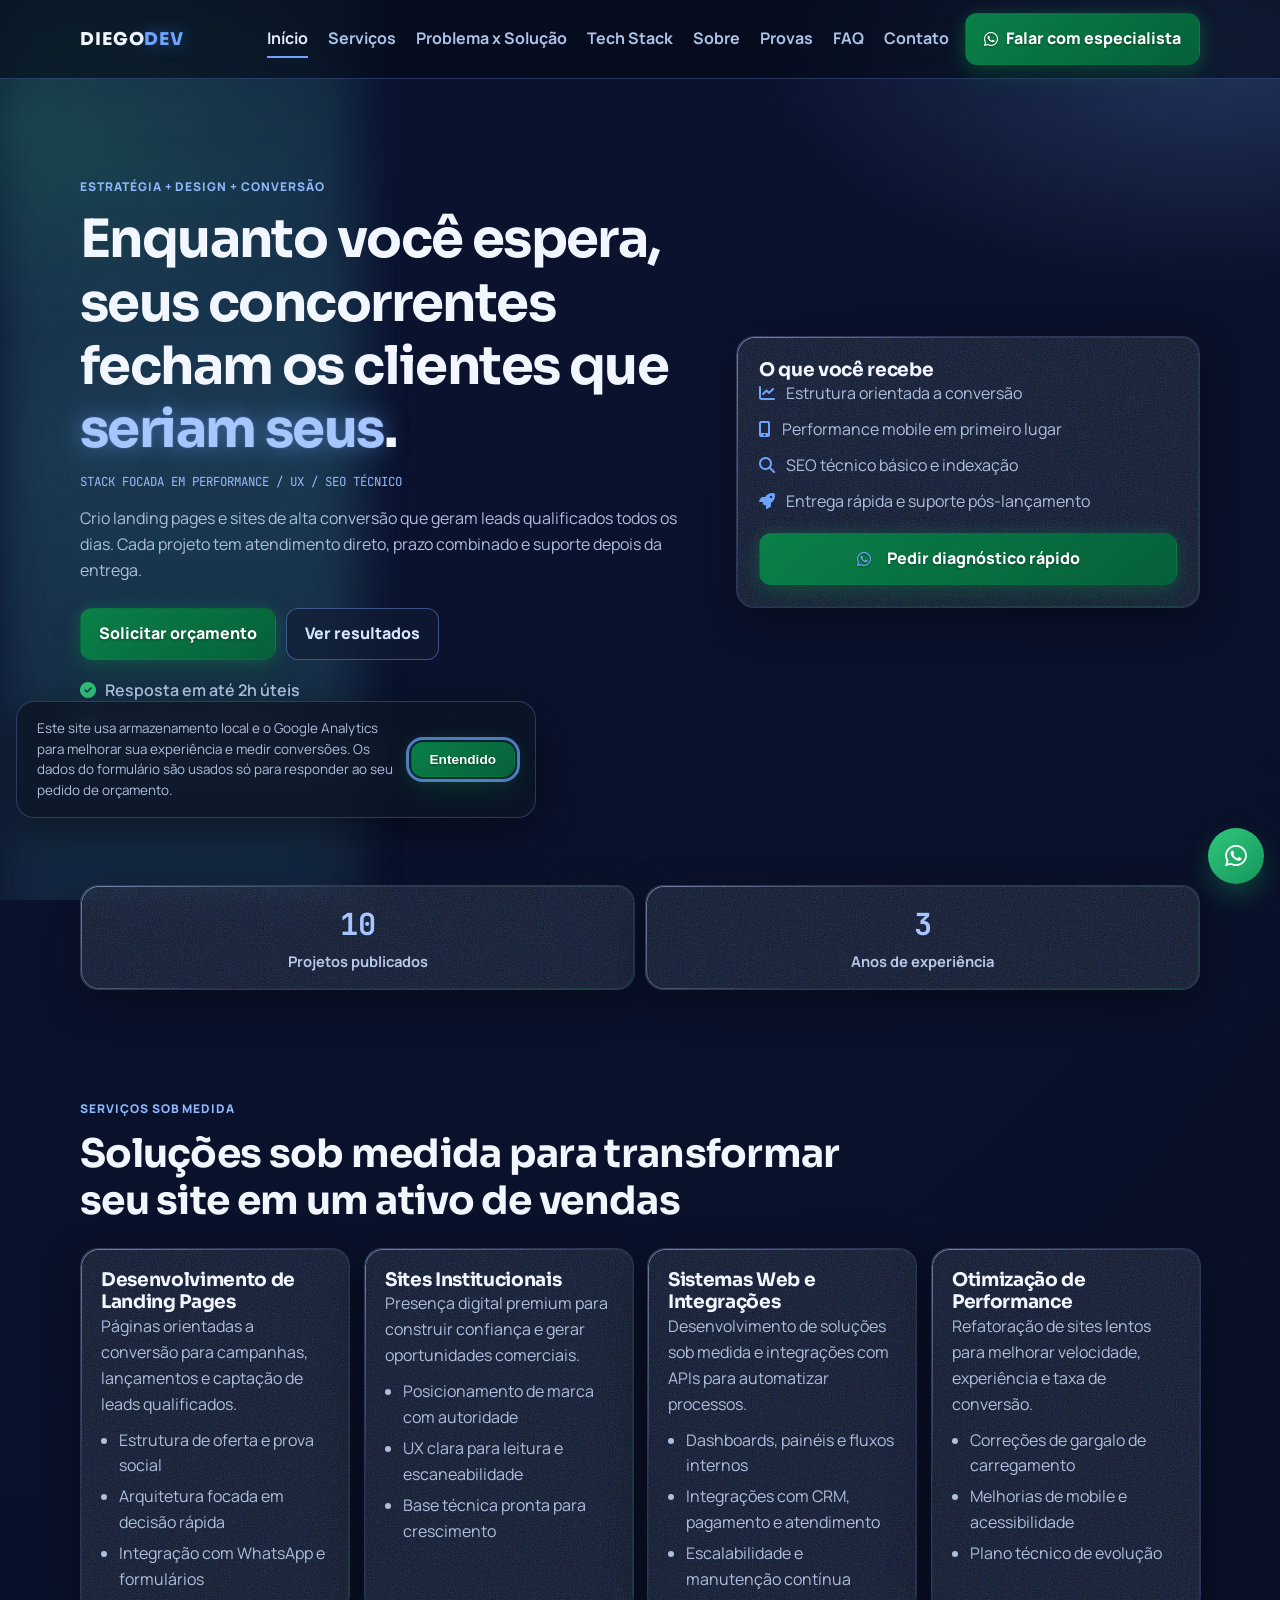
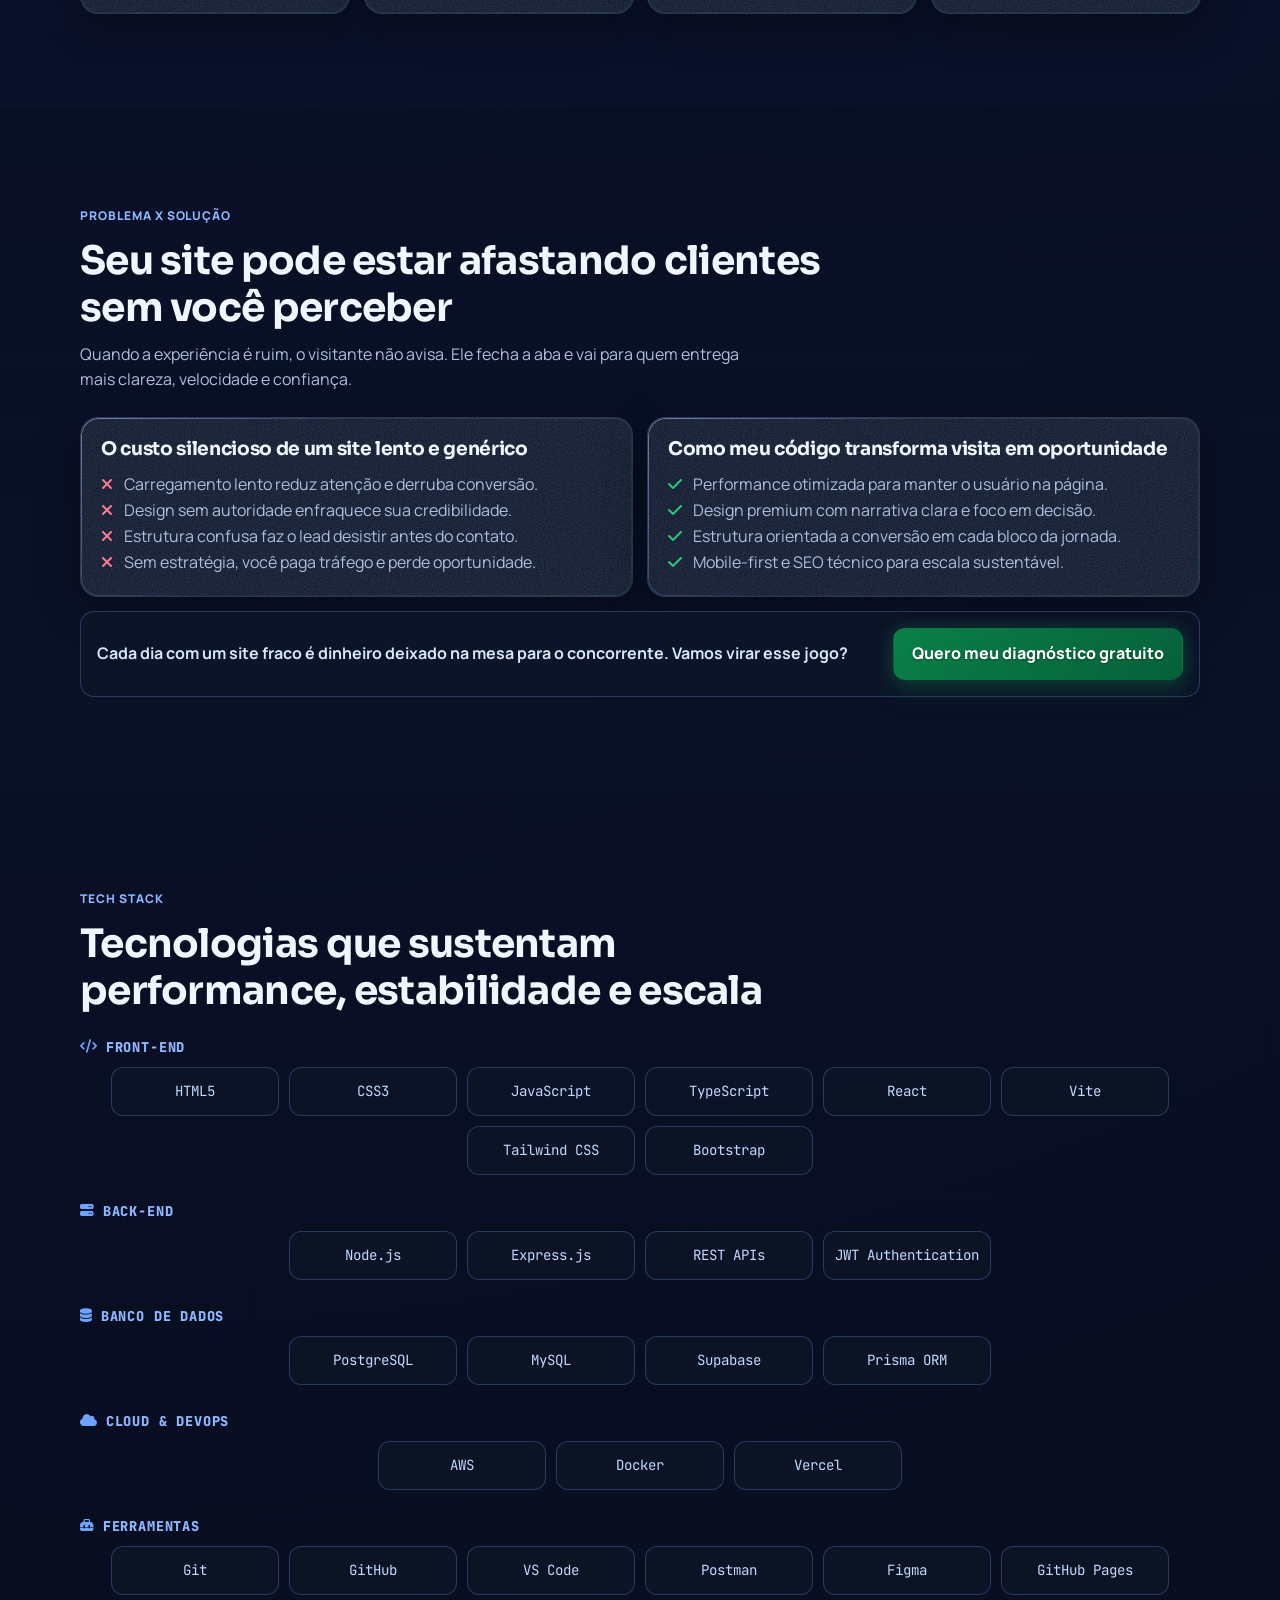
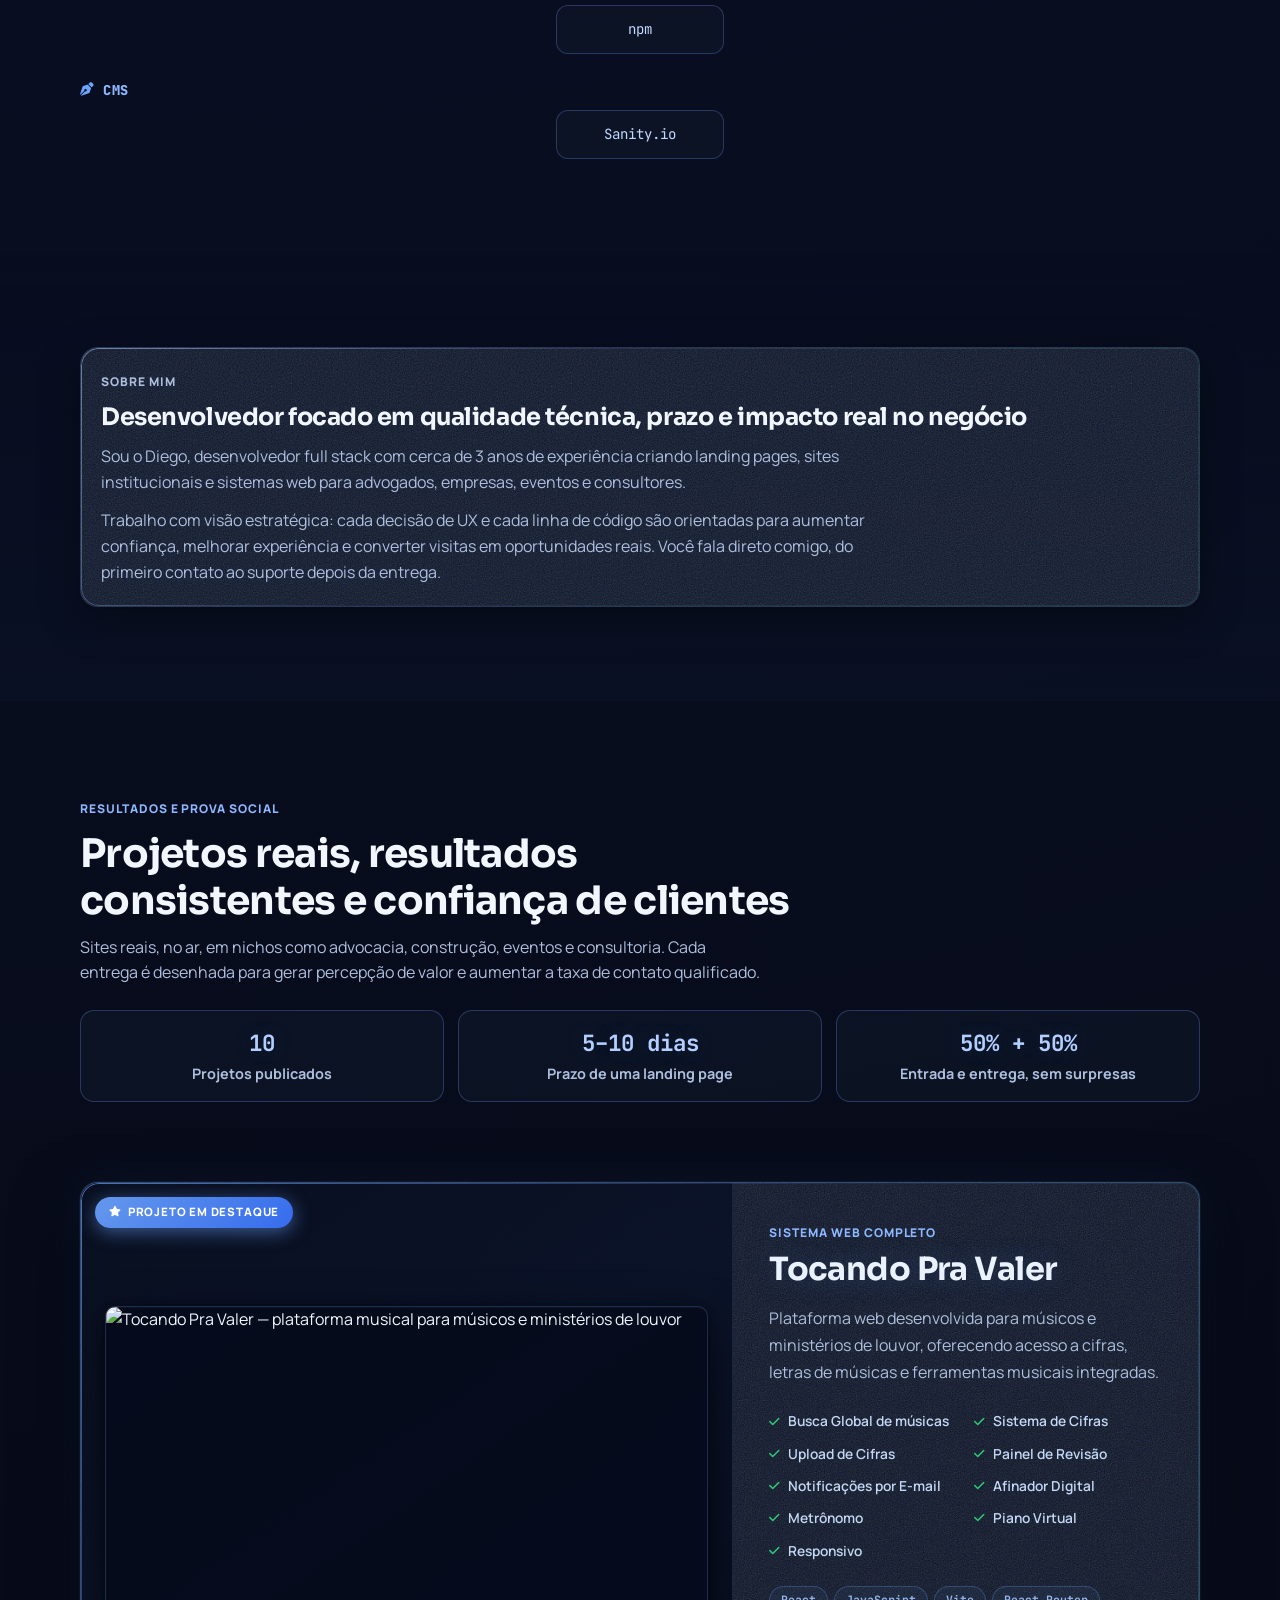
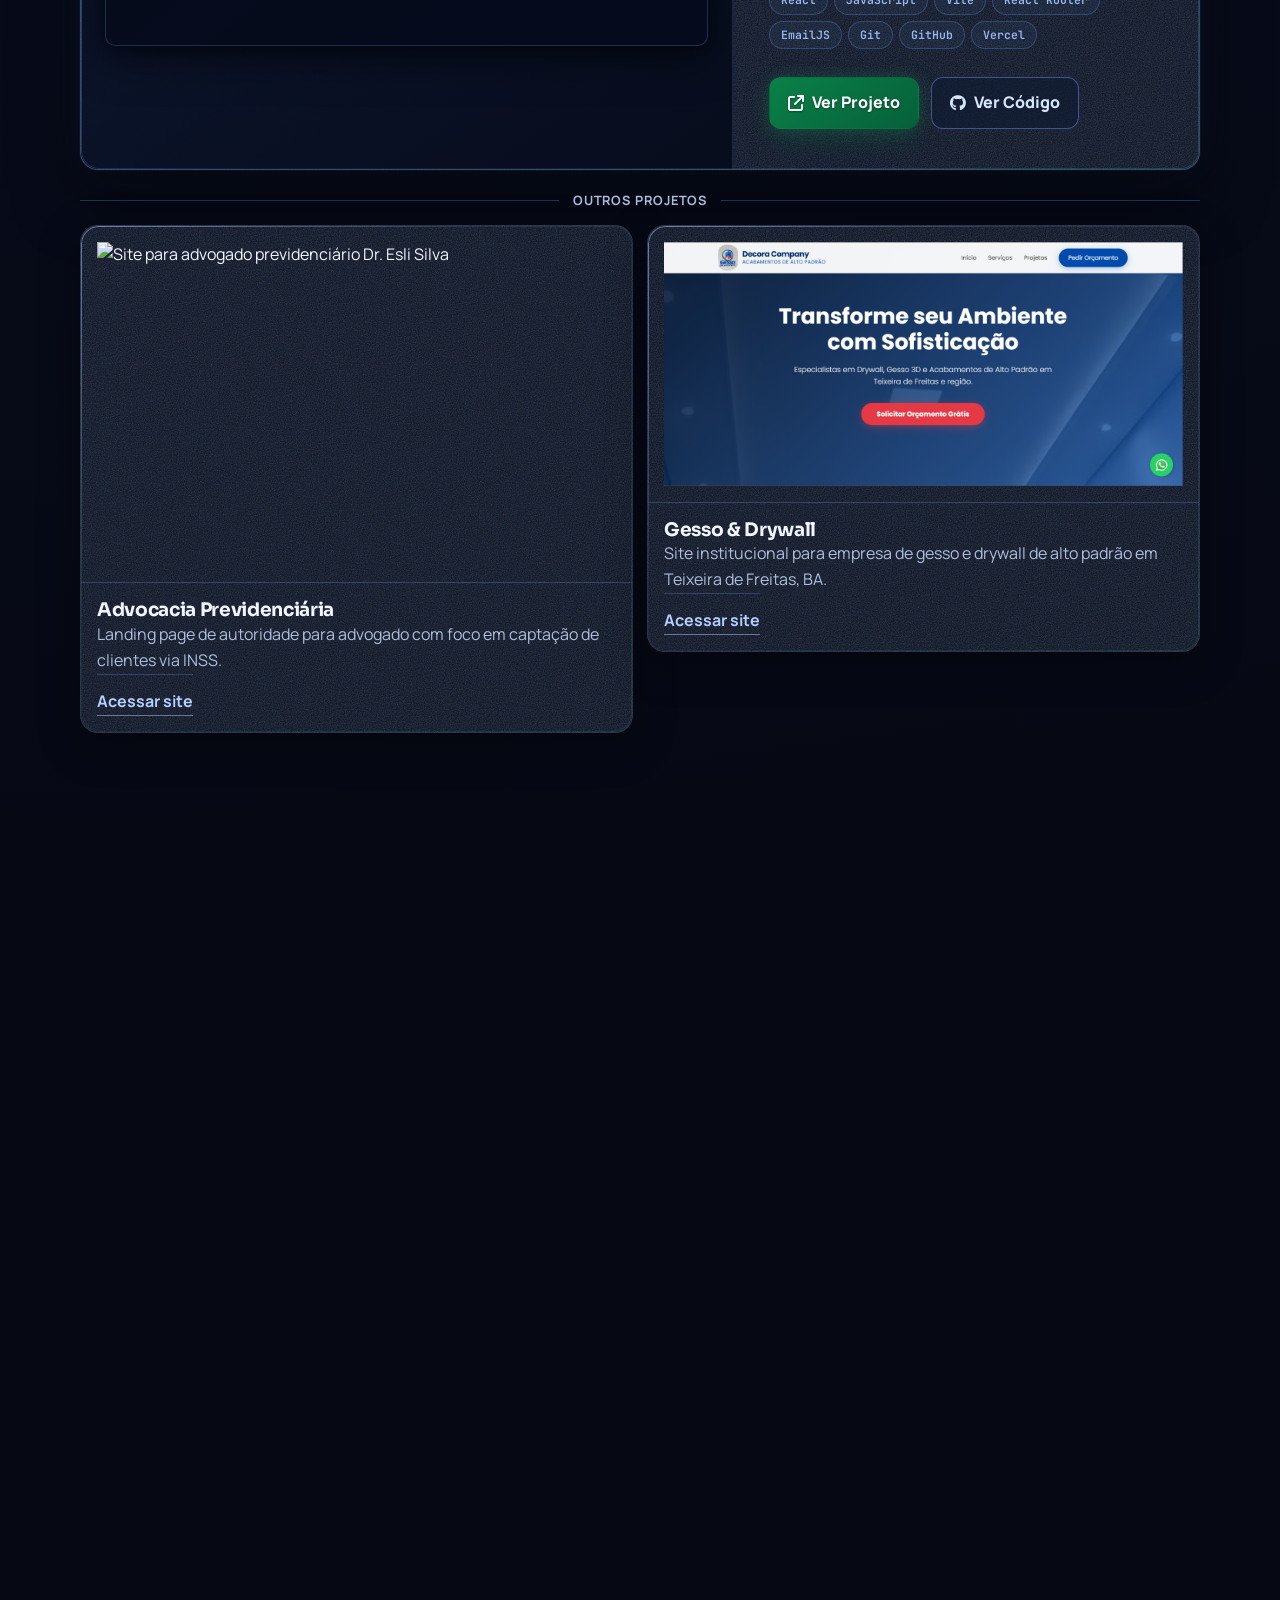
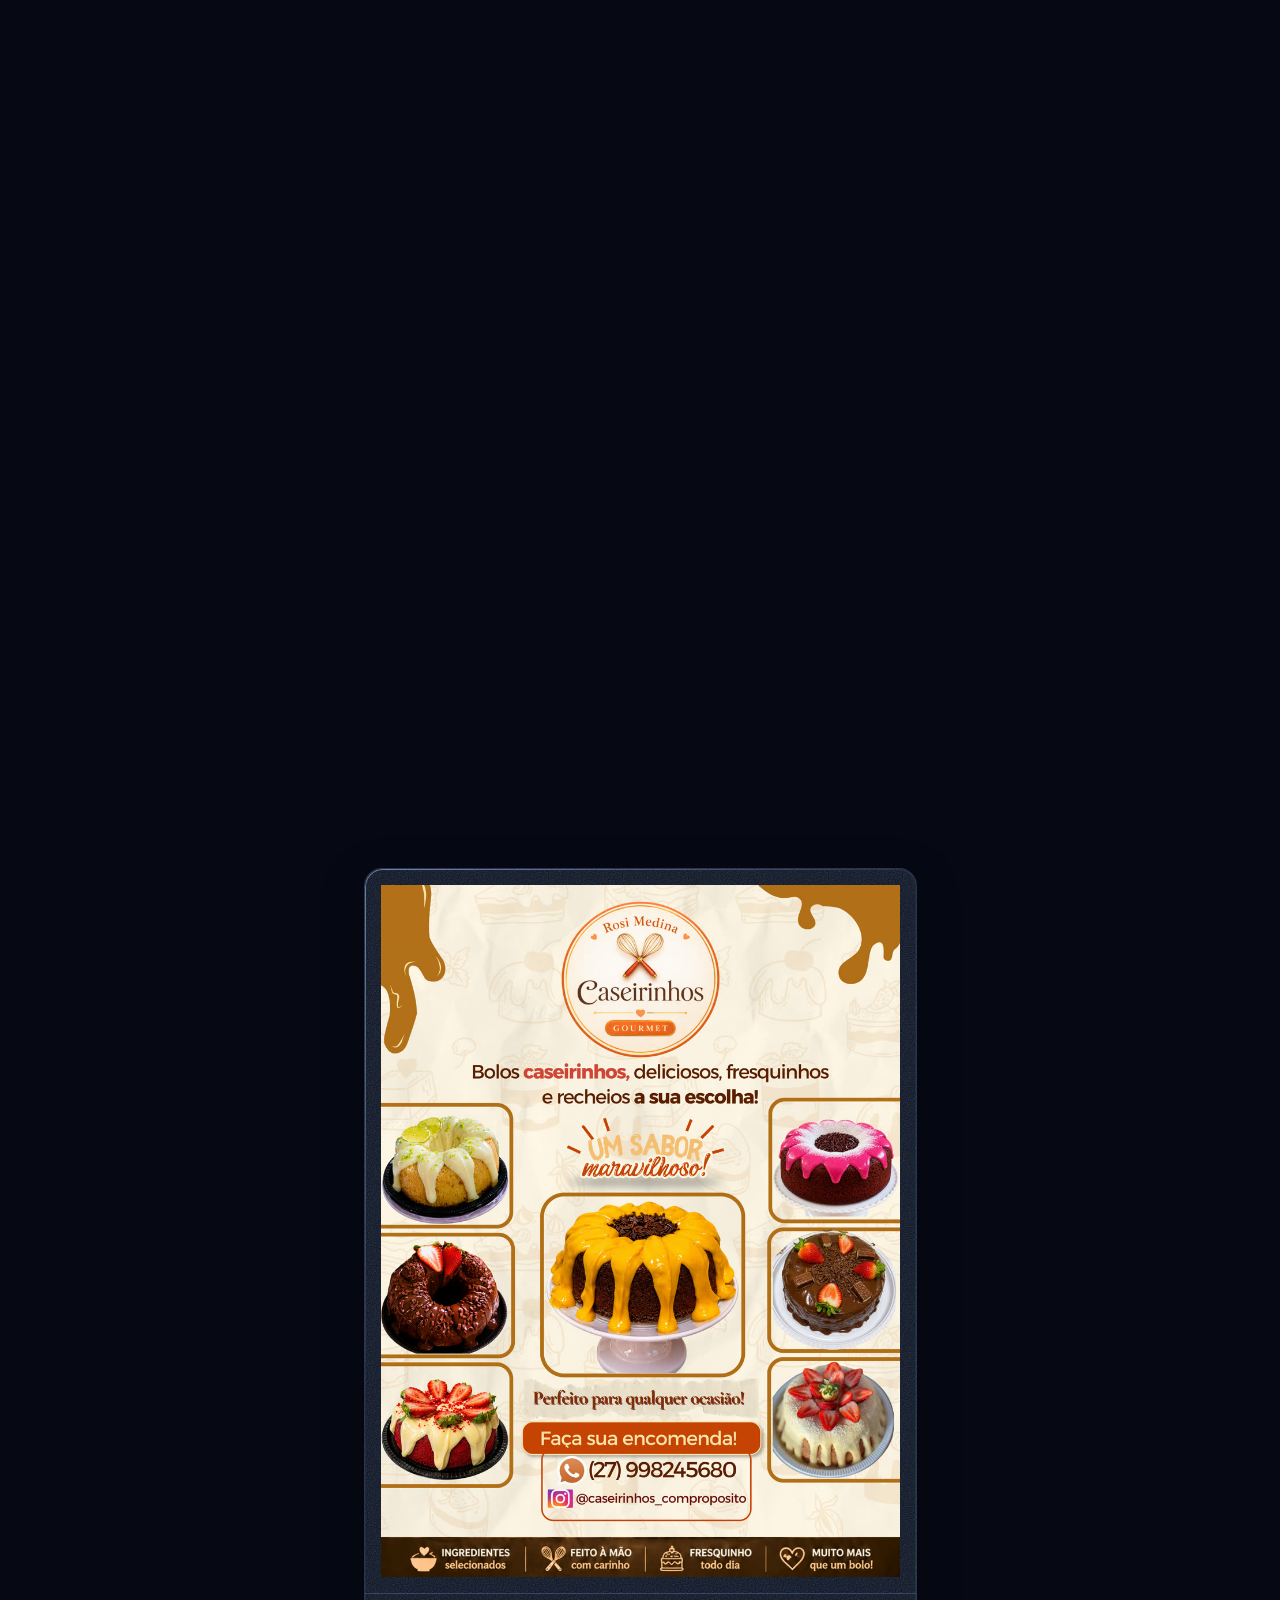
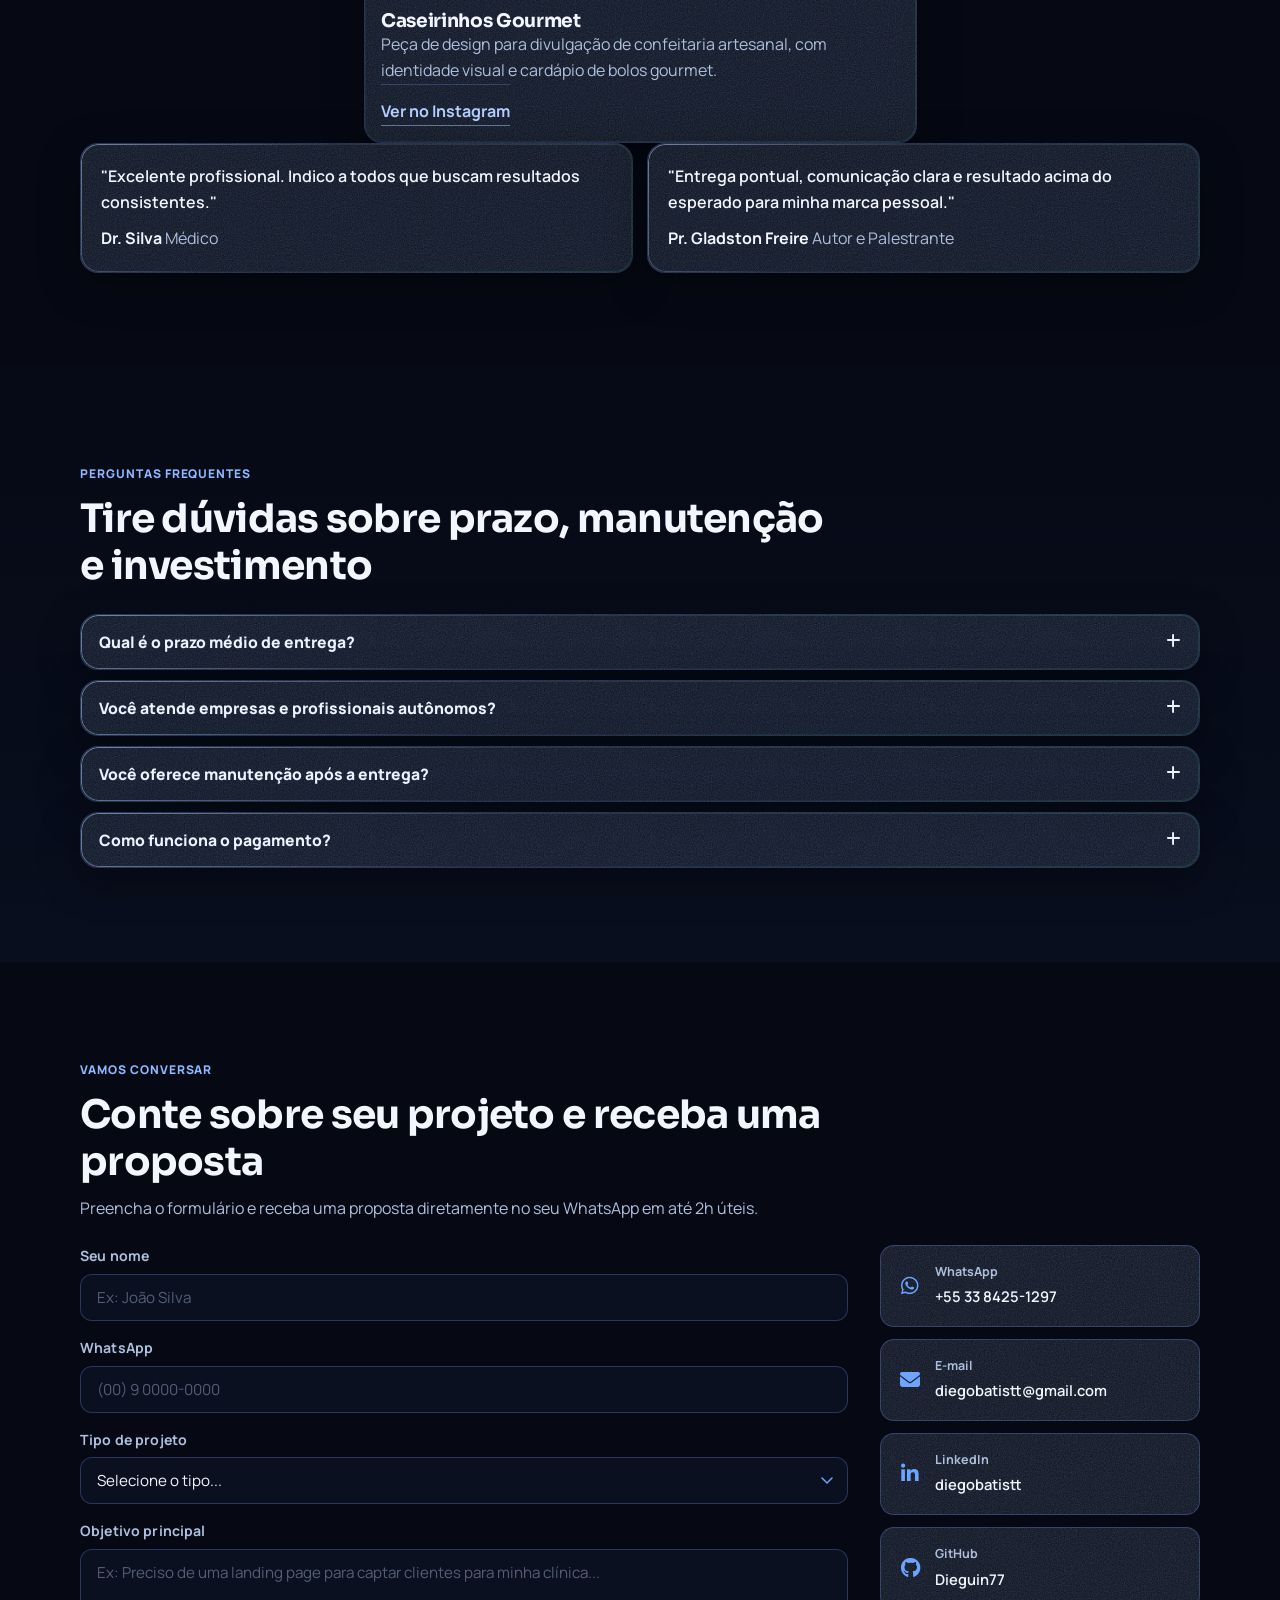
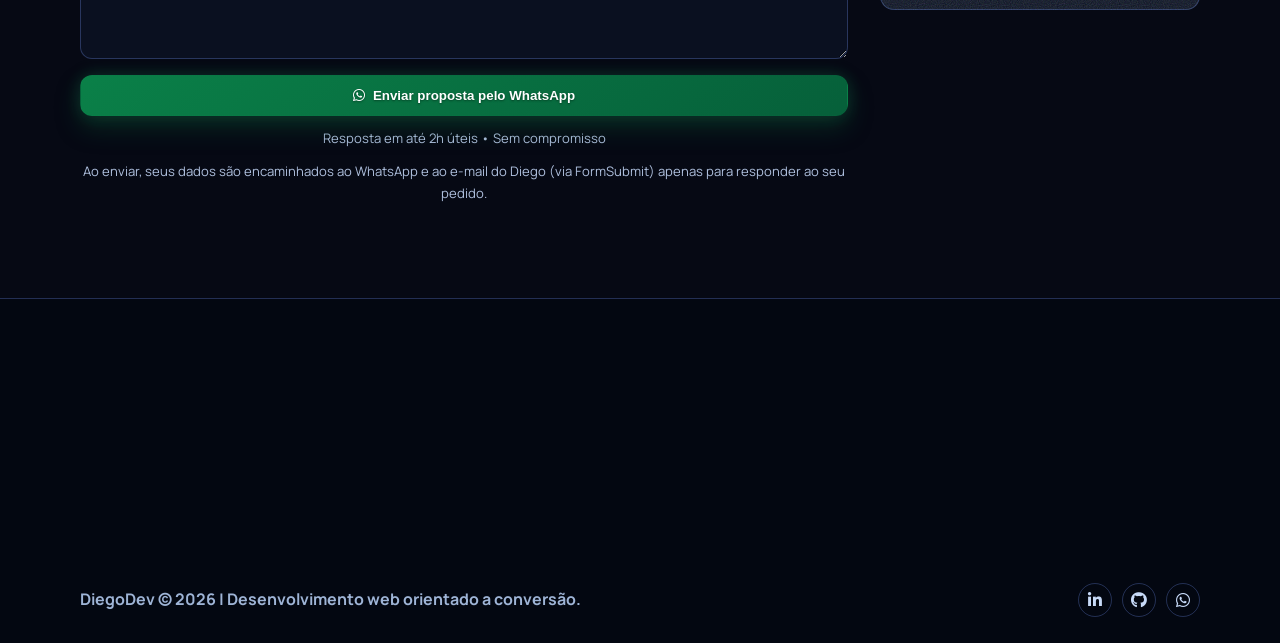
==== index.html @ 4d2b1c66 "feat: envia lead por e-mail, ab_variant em todos os eventos e atualiza aviso LGPD Co-Authored-By: Cl" ====
<!DOCTYPE html>
<html lang="pt-BR">
<head>
    <meta charset="UTF-8">
    <meta name="viewport" content="width=device-width, initial-scale=1.0">
    <title>Desenvolvedor Web Full Stack | Landing Pages de Alta Conversão — DiegoDev</title>
    <meta name="description" content="Desenvolvedor web full stack para empresas e profissionais no Brasil e exterior. Criação de landing pages, sites institucionais e sistemas web com foco em conversão e performance.">
    <meta name="keywords" content="desenvolvedor web, desenvolvedor web minas gerais, desenvolvedor web governador valadares, criacao de sites, landing page, site institucional, desenvolvimento web brasil">
    <meta name="robots" content="index, follow, max-image-preview:large, max-snippet:-1, max-video-preview:-1">
    <meta name="author" content="DiegoDev">
    <meta name="theme-color" content="#060914">
    <link rel="canonical" href="https://diegodev.dev.br/">
    <link rel="icon" type="image/png" href="imagem/favycon.png">
    <link rel="apple-touch-icon" href="imagem/favycon.png">

    <meta property="og:type" content="website">
    <meta property="og:locale" content="pt_BR">
    <meta property="og:site_name" content="DiegoDev">
    <meta property="og:title" content="Desenvolvedor Web Full Stack | Landing Pages e Sites de Alta Conversão - DiegoDev">
    <meta property="og:description" content="Transforme seu site em um canal de vendas com estratégia, design e performance.">
    <meta property="og:url" content="https://diegodev.dev.br/">
    <meta property="og:image" content="https://diegodev.dev.br/imagem/og-cover.svg">
    <meta property="og:image:width" content="1200">
    <meta property="og:image:height" content="630">
    <meta property="og:image:alt" content="DiegoDev — Desenvolvedor Web Full Stack">

    <meta name="twitter:card" content="summary_large_image">
    <meta name="twitter:title" content="Desenvolvedor Web Full Stack | Landing Pages e Sites de Alta Conversão - DiegoDev">
    <meta name="twitter:description" content="Criação de sites, landing pages e sistemas web com foco em conversão e performance.">
    <meta name="twitter:image" content="https://diegodev.dev.br/imagem/og-cover.svg">

    <link rel="preconnect" href="https://fonts.googleapis.com">
    <link rel="preconnect" href="https://fonts.gstatic.com" crossorigin>
    <link rel="preconnect" href="https://cdnjs.cloudflare.com" crossorigin>
    <link rel="preconnect" href="https://www.googletagmanager.com" crossorigin>
    <link rel="preload" href="https://fonts.googleapis.com/css2?family=JetBrains+Mono:wght@500;700&family=Manrope:wght@400;500;600;700;800&family=Sora:wght@600;700;800&display=swap" as="style" crossorigin onload="this.onload=null;this.rel='stylesheet'">
    <noscript><link href="https://fonts.googleapis.com/css2?family=JetBrains+Mono:wght@500;700&family=Manrope:wght@400;500;600;700;800&family=Sora:wght@600;700;800&display=swap" rel="stylesheet"></noscript>
    <link rel="preload" href="https://cdnjs.cloudflare.com/ajax/libs/font-awesome/6.6.0/css/all.min.css" as="style" onload="this.onload=null;this.rel='stylesheet'" crossorigin="anonymous" referrerpolicy="no-referrer">
    <noscript><link href="https://cdnjs.cloudflare.com/ajax/libs/font-awesome/6.6.0/css/all.min.css" rel="stylesheet" crossorigin="anonymous" referrerpolicy="no-referrer"></noscript>
    <link rel="stylesheet" href="style.css">
    <noscript><style>.reveal{opacity:1!important;transform:none!important;}</style></noscript>

    <!-- GA4 Consent Mode v2 — padrão negado até aceite do banner LGPD -->
    <script>
        window.dataLayer = window.dataLayer || [];
        function gtag(){dataLayer.push(arguments);}
        gtag('consent', 'default', {
            'analytics_storage': 'denied',
            'ad_storage': 'denied',
            'wait_for_update': 500
        });
        if (localStorage.getItem('lgpd_accepted')) {
            gtag('consent', 'update', { 'analytics_storage': 'granted' });
        }
    </script>
    <script async src="https://www.googletagmanager.com/gtag/js?id=G-18HRSQXSXP"></script>
    <script>
        window.dataLayer = window.dataLayer || [];
        function gtag(){dataLayer.push(arguments);}
        gtag('js', new Date());
        gtag('config', 'G-18HRSQXSXP');
    </script>

        <script type="application/ld+json">
        {
            "@context": "https://schema.org",
            "@type": "ProfessionalService",
            "@id": "https://diegodev.dev.br/#professionalservice",
            "name": "DiegoDev",
            "url": "https://diegodev.dev.br/",
            "description": "Desenvolvimento de landing pages, sites institucionais e sistemas web com foco em conversão e performance.",
            "areaServed": ["Minas Gerais", "Brasil", "Worldwide"],
            "telephone": "+553384251297",
            "email": "diegobatistt@gmail.com",
            "address": {
                "@type": "PostalAddress",
                "addressLocality": "Governador Valadares",
                "addressRegion": "MG",
                "addressCountry": "BR"
            },
            "sameAs": [
                "https://www.linkedin.com/in/diegobatistt",
                "https://github.com/Dieguin77"
            ],
            "serviceType": [
                "Landing Pages",
                "Sites Institucionais",
                "Sistemas Web",
                "Integrações"
            ]
        }
        </script>

        <script type="application/ld+json">
        {
            "@context": "https://schema.org",
            "@graph": [
                {
                    "@type": "Organization",
                    "name": "DiegoDev",
                    "url": "https://diegodev.dev.br/",
                    "logo": "https://diegodev.dev.br/imagem/favycon.png",
                    "sameAs": [
                        "https://www.linkedin.com/in/diegobatistt",
                        "https://github.com/Dieguin77"
                    ],
                    "contactPoint": {
                        "@type": "ContactPoint",
                        "contactType": "sales",
                        "telephone": "+553384251297",
                        "email": "diegobatistt@gmail.com",
                        "availableLanguage": ["pt-BR"]
                    }
                },
                {
                    "@type": "WebSite",
                    "name": "DiegoDev",
                    "url": "https://diegodev.dev.br/",
                    "inLanguage": "pt-BR"
                }
            ]
        }
        </script>

        <script type="application/ld+json">
        {
            "@context": "https://schema.org",
            "@type": "FAQPage",
            "mainEntity": [
                {
                    "@type": "Question",
                    "name": "Qual é o prazo médio de entrega?",
                    "acceptedAnswer": {
                        "@type": "Answer",
                        "text": "Landing pages costumam levar de 5 a 10 dias úteis. Projetos institucionais variam de 10 a 20 dias, conforme escopo."
                    }
                },
                {
                    "@type": "Question",
                    "name": "Você atende empresas e profissionais autônomos?",
                    "acceptedAnswer": {
                        "@type": "Answer",
                        "text": "Sim. O projeto é adaptado para cada contexto, seja B2B, B2C, negócios locais ou posicionamento pessoal."
                    }
                },
                {
                    "@type": "Question",
                    "name": "Você oferece manutenção após a entrega?",
                    "acceptedAnswer": {
                        "@type": "Answer",
                        "text": "Sim. Posso atuar com suporte contínuo, melhorias evolutivas e ajustes técnicos para manter o projeto performando."
                    }
                },
                {
                    "@type": "Question",
                    "name": "Como funciona o pagamento?",
                    "acceptedAnswer": {
                        "@type": "Answer",
                        "text": "Modelo padrão: 50% na aprovação da proposta e 50% na entrega. Em projetos maiores, avaliamos parcelamento."
                    }
                }
            ]
        }
        </script>

        <script type="application/ld+json">
        {
            "@context": "https://schema.org",
            "@type": "Person",
            "@id": "https://diegodev.dev.br/#diego",
            "name": "Diego",
            "jobTitle": "Desenvolvedor Web Full Stack",
            "url": "https://diegodev.dev.br/",
            "email": "diegobatistt@gmail.com",
            "telephone": "+553384251297",
            "sameAs": [
                "https://www.linkedin.com/in/diegobatistt",
                "https://github.com/Dieguin77"
            ],
            "worksFor": {
                "@type": "Organization",
                "name": "DiegoDev",
                "url": "https://diegodev.dev.br/"
            }
        }
        </script>
</head>
<body>
    <a class="skip-link" href="#contato">Pular para contato</a>
    <div class="scroll-progress" id="scrollProgress" aria-hidden="true"></div>
    <div class="bg-beams" aria-hidden="true"></div>
    <div class="bg-noise" aria-hidden="true"></div>
    <div class="bg-aurora" aria-hidden="true"></div>
    <div class="cursor-glow" id="cursorGlow" aria-hidden="true"></div>

    <header class="site-header" id="topo">
        <div class="container header-wrap">
            <a class="brand" href="#topo" aria-label="Voltar ao topo">DIEGO<span>DEV</span></a>

            <button class="menu-toggle" id="menuToggle" aria-label="Abrir menu" aria-expanded="false" aria-controls="mobileMenu">
                <span></span>
                <span></span>
                <span></span>
            </button>

            <nav class="desktop-nav" aria-label="Navegação principal">
                <a href="#hero">Início</a>
                <a href="#servicos">Serviços</a>
                <a href="#problema-solucao">Problema x Solução</a>
                <a href="#stack">Tech Stack</a>
                <a href="#sobre">Sobre</a>
                <a href="#provas">Provas</a>
                <a href="#faq">FAQ</a>
                <a href="#contato">Contato</a>
            </nav>

            <a class="btn btn-primary btn-header" href="https://wa.me/553384251297?text=Olá+Diego!+Quero+atrair+mais+clientes+com+um+site+de+alta+conversão." target="_blank" rel="noopener noreferrer">
                <i class="fab fa-whatsapp" aria-hidden="true"></i>
                Falar com especialista
            </a>
        </div>

        <nav class="mobile-menu" id="mobileMenu" aria-label="Menu mobile">
            <a href="#hero">Início</a>
            <a href="#servicos">Serviços</a>
            <a href="#problema-solucao">Problema x Solução</a>
            <a href="#stack">Tech Stack</a>
            <a href="#sobre">Sobre</a>
            <a href="#provas">Provas</a>
            <a href="#faq">FAQ</a>
            <a href="#contato">Contato</a>
        </nav>
    </header>

    <main>
        <section class="hero section" id="hero" aria-labelledby="heroHeadline">
            <div class="container hero-grid">
                <div class="hero-copy reveal">
                    <p class="eyebrow">Estratégia + Design + Conversão</p>
                    <h1 id="heroHeadline">Enquanto você espera, seus concorrentes fecham os clientes que <span>seriam seus</span>.</h1>
                    <p class="tech-line">STACK FOCADA EM PERFORMANCE / UX / SEO TÉCNICO</p>
                    <p class="lead" id="heroSubheadline">Crio landing pages e sites de alta conversão que geram leads qualificados todos os dias. Cada projeto tem atendimento direto, prazo combinado e suporte depois da entrega.</p>

                    <div class="hero-ctas">
                        <a class="btn btn-primary" id="heroPrimaryCta" data-track="hero-primary-cta" href="#contato">Solicitar orçamento</a>
                        <a class="btn btn-secondary" data-track="hero-secondary-cta" href="#provas">Ver resultados</a>
                    </div>

                    <div class="trust-inline">
                        <span><i class="fas fa-circle-check" aria-hidden="true"></i> Resposta em até 2h úteis</span>
                        <span><i class="fas fa-circle-check" aria-hidden="true"></i> 10 projetos publicados</span>
                        <span><i class="fas fa-circle-check" aria-hidden="true"></i> Pagamento em 2 etapas (50% + 50%)</span>
                    </div>
                </div>

                <aside class="hero-card reveal" aria-label="Destaques do serviço">
                    <h3>O que você recebe</h3>
                    <ul>
                        <li><i class="fas fa-chart-line" aria-hidden="true"></i> Estrutura orientada a conversão</li>
                        <li><i class="fas fa-mobile-screen-button" aria-hidden="true"></i> Performance mobile em primeiro lugar</li>
                        <li><i class="fas fa-magnifying-glass" aria-hidden="true"></i> SEO técnico básico e indexação</li>
                        <li><i class="fas fa-rocket" aria-hidden="true"></i> Entrega rápida e suporte pós-lançamento</li>
                    </ul>
                    <a class="btn btn-primary btn-full" data-track="hero-diagnostico-whatsapp" href="https://wa.me/553384251297?text=Olá+Diego!+Quero+receber+um+diagnóstico+do+meu+site." target="_blank" rel="noopener noreferrer">
                        <i class="fab fa-whatsapp" aria-hidden="true"></i>
                        Pedir diagnóstico rápido
                    </a>
                </aside>
            </div>
        </section>

        <section class="metrics section-sm" aria-label="Métricas de autoridade">
            <div class="container metrics-grid">
                <article class="metric-item reveal">
                    <strong class="metric-number" data-target="10">0</strong>
                    <span>Projetos publicados</span>
                </article>
                <article class="metric-item reveal">
                    <strong class="metric-number" data-target="3">0</strong>
                    <span>Anos de experiência</span>
                </article>
            </div>
        </section>

        <section class="section" id="servicos" aria-labelledby="servicos-title">
            <div class="container">
                <div class="section-heading reveal">
                    <p class="eyebrow">Serviços sob medida</p>
                    <h2 id="servicos-title">Soluções sob medida para transformar seu site em um ativo de vendas</h2>
                </div>
                <div class="service-grid">
                    <article class="service-card reveal">
                        <h3>Desenvolvimento de Landing Pages</h3>
                        <p>Páginas orientadas a conversão para campanhas, lançamentos e captação de leads qualificados.</p>
                        <ul>
                            <li>Estrutura de oferta e prova social</li>
                            <li>Arquitetura focada em decisão rápida</li>
                            <li>Integração com WhatsApp e formulários</li>
                        </ul>
                    </article>
                    <article class="service-card reveal">
                        <h3>Sites Institucionais</h3>
                        <p>Presença digital premium para construir confiança e gerar oportunidades comerciais.</p>
                        <ul>
                            <li>Posicionamento de marca com autoridade</li>
                            <li>UX clara para leitura e escaneabilidade</li>
                            <li>Base técnica pronta para crescimento</li>
                        </ul>
                    </article>
                    <article class="service-card reveal">
                        <h3>Sistemas Web e Integrações</h3>
                        <p>Desenvolvimento de soluções sob medida e integrações com APIs para automatizar processos.</p>
                        <ul>
                            <li>Dashboards, painéis e fluxos internos</li>
                            <li>Integrações com CRM, pagamento e atendimento</li>
                            <li>Escalabilidade e manutenção contínua</li>
                        </ul>
                    </article>
                    <article class="service-card reveal">
                        <h3>Otimização de Performance</h3>
                        <p>Refatoração de sites lentos para melhorar velocidade, experiência e taxa de conversão.</p>
                        <ul>
                            <li>Correções de gargalo de carregamento</li>
                            <li>Melhorias de mobile e acessibilidade</li>
                            <li>Plano técnico de evolução</li>
                        </ul>
                    </article>
                </div>
            </div>
        </section>

        <section class="section soft-bg" id="problema-solucao" aria-labelledby="problema-solucao-title">
            <div class="container">
                <div class="section-heading reveal">
                    <p class="eyebrow">Problema x Solução</p>
                    <h2 id="problema-solucao-title">Seu site pode estar afastando clientes sem você perceber</h2>
                    <p class="section-intro">
                        Quando a experiência é ruim, o visitante não avisa. Ele fecha a aba e vai para quem entrega mais clareza,
                        velocidade e confiança.
                    </p>
                </div>

                <div class="problem-solution-grid">
                    <article class="problem-card reveal" aria-labelledby="problema-title">
                        <h3 id="problema-title">O custo silencioso de um site lento e genérico</h3>
                        <ul>
                            <li><i class="fas fa-xmark" aria-hidden="true"></i> Carregamento lento reduz atenção e derruba conversão.</li>
                            <li><i class="fas fa-xmark" aria-hidden="true"></i> Design sem autoridade enfraquece sua credibilidade.</li>
                            <li><i class="fas fa-xmark" aria-hidden="true"></i> Estrutura confusa faz o lead desistir antes do contato.</li>
                            <li><i class="fas fa-xmark" aria-hidden="true"></i> Sem estratégia, você paga tráfego e perde oportunidade.</li>
                        </ul>
                    </article>

                    <article class="solution-card reveal" aria-labelledby="solucao-title">
                        <h3 id="solucao-title">Como meu código transforma visita em oportunidade</h3>
                        <ul>
                            <li><i class="fas fa-check" aria-hidden="true"></i> Performance otimizada para manter o usuário na página.</li>
                            <li><i class="fas fa-check" aria-hidden="true"></i> Design premium com narrativa clara e foco em decisão.</li>
                            <li><i class="fas fa-check" aria-hidden="true"></i> Estrutura orientada a conversão em cada bloco da jornada.</li>
                            <li><i class="fas fa-check" aria-hidden="true"></i> Mobile-first e SEO técnico para escala sustentável.</li>
                        </ul>
                    </article>
                </div>

                <div class="section-cta-inline reveal">
                    <p>Cada dia com um site fraco é dinheiro deixado na mesa para o concorrente. Vamos virar esse jogo?</p>
                    <a class="btn btn-primary" data-track="problema-solucao-cta" href="#contato">Quero meu diagnóstico gratuito</a>
                </div>
            </div>
        </section>

        <section class="section" id="stack" aria-labelledby="stack-title">
            <div class="container">
                <div class="section-heading reveal">
                    <p class="eyebrow">Tech Stack</p>
                    <h2 id="stack-title">Tecnologias que sustentam performance, estabilidade e escala</h2>
                </div>
                <div class="stack-categories">
                    <div class="stack-category reveal">
                        <h3 class="stack-category-title"><i class="fas fa-code" aria-hidden="true"></i> Front-End</h3>
                        <ul class="stack-grid" aria-label="Tecnologias de Front-End">
                            <li class="stack-chip reveal">HTML5</li>
                            <li class="stack-chip reveal">CSS3</li>
                            <li class="stack-chip reveal">JavaScript</li>
                            <li class="stack-chip reveal">TypeScript</li>
                            <li class="stack-chip reveal">React</li>
                            <li class="stack-chip reveal">Vite</li>
                            <li class="stack-chip reveal">Tailwind CSS</li>
                            <li class="stack-chip reveal">Bootstrap</li>
                        </ul>
                    </div>

                    <div class="stack-category reveal">
                        <h3 class="stack-category-title"><i class="fas fa-server" aria-hidden="true"></i> Back-End</h3>
                        <ul class="stack-grid" aria-label="Tecnologias de Back-End">
                            <li class="stack-chip reveal">Node.js</li>
                            <li class="stack-chip reveal">Express.js</li>
                            <li class="stack-chip reveal">REST APIs</li>
                            <li class="stack-chip reveal">JWT Authentication</li>
                        </ul>
                    </div>

                    <div class="stack-category reveal">
                        <h3 class="stack-category-title"><i class="fas fa-database" aria-hidden="true"></i> Banco de Dados</h3>
                        <ul class="stack-grid" aria-label="Tecnologias de Banco de Dados">
                            <li class="stack-chip reveal">PostgreSQL</li>
                            <li class="stack-chip reveal">MySQL</li>
                            <li class="stack-chip reveal">Supabase</li>
                            <li class="stack-chip reveal">Prisma ORM</li>
                        </ul>
                    </div>

                    <div class="stack-category reveal">
                        <h3 class="stack-category-title"><i class="fas fa-cloud" aria-hidden="true"></i> Cloud &amp; DevOps</h3>
                        <ul class="stack-grid" aria-label="Tecnologias de Cloud e DevOps">
                            <li class="stack-chip reveal">AWS</li>
                            <li class="stack-chip reveal">Docker</li>
                            <li class="stack-chip reveal">Vercel</li>
                        </ul>
                    </div>

                    <div class="stack-category reveal">
                        <h3 class="stack-category-title"><i class="fas fa-toolbox" aria-hidden="true"></i> Ferramentas</h3>
                        <ul class="stack-grid" aria-label="Ferramentas de trabalho">
                            <li class="stack-chip reveal">Git</li>
                            <li class="stack-chip reveal">GitHub</li>
                            <li class="stack-chip reveal">VS Code</li>
                            <li class="stack-chip reveal">Postman</li>
                            <li class="stack-chip reveal">Figma</li>
                            <li class="stack-chip reveal">GitHub Pages</li>
                            <li class="stack-chip reveal">npm</li>
                        </ul>
                    </div>

                    <div class="stack-category reveal">
                        <h3 class="stack-category-title"><i class="fas fa-pen-nib" aria-hidden="true"></i> CMS</h3>
                        <ul class="stack-grid" aria-label="Tecnologias de CMS">
                            <li class="stack-chip reveal">Sanity.io</li>
                        </ul>
                    </div>
                </div>
            </div>
        </section>

        <section class="section soft-bg" id="sobre" aria-labelledby="sobre-title">
            <div class="container">
                <article class="about-card reveal">
                    <p class="eyebrow">Sobre mim</p>
                    <h2 id="sobre-title">Desenvolvedor focado em qualidade técnica, prazo e impacto real no negócio</h2>
                    <p>
                        Sou o Diego, desenvolvedor full stack com cerca de 3 anos de experiência criando landing pages,
                        sites institucionais e sistemas web para advogados, empresas, eventos e consultores.
                    </p>
                    <p>
                        Trabalho com visão estratégica: cada decisão de UX e cada linha de código são orientadas para
                        aumentar confiança, melhorar experiência e converter visitas em oportunidades reais. Você fala
                        direto comigo, do primeiro contato ao suporte depois da entrega.
                    </p>
                </article>
            </div>
        </section>

        <section class="section" id="provas" aria-labelledby="provas-title">
            <div class="container">
                <div class="section-heading reveal">
                    <p class="eyebrow">Resultados e prova social</p>
                    <h2 id="provas-title">Projetos reais, resultados consistentes e confiança de clientes</h2>
                    <p class="section-intro">
                        Sites reais, no ar, em nichos como advocacia, construção, eventos e consultoria. Cada entrega é desenhada
                        para gerar percepção de valor e aumentar a taxa de contato qualificado.
                    </p>
                </div>

                <div class="authority-strip reveal" aria-label="Indicadores de autoridade">
                    <article>
                        <strong>10</strong>
                        <span>Projetos publicados</span>
                    </article>
                    <article>
                        <strong>5–10 dias</strong>
                        <span>Prazo de uma landing page</span>
                    </article>
                    <article>
                        <strong>50% + 50%</strong>
                        <span>Entrada e entrega, sem surpresas</span>
                    </article>
                </div>

                <!-- Destaque principal -->
                <article class="featured-project reveal" aria-labelledby="featured-title">
                    <div class="featured-project-image">
                        <span class="featured-badge">
                            <i class="fas fa-star" aria-hidden="true"></i> Projeto em Destaque
                        </span>
                        <div class="screenshot-frame">
                            <img src="imagem/print-tocando-pra-valer.jpg" alt="Tocando Pra Valer — plataforma musical para músicos e ministérios de louvor" loading="lazy" width="1280" height="720">
                        </div>
                    </div>
                    <div class="featured-project-content">
                        <p class="eyebrow">Sistema Web Completo</p>
                        <h3 id="featured-title">Tocando Pra Valer</h3>
                        <p class="featured-desc">
                            Plataforma web desenvolvida para músicos e ministérios de louvor, oferecendo acesso a cifras,
                            letras de músicas e ferramentas musicais integradas.
                        </p>
                        <ul class="featured-features" aria-label="Funcionalidades">
                            <li><i class="fas fa-check" aria-hidden="true"></i> Busca Global de músicas</li>
                            <li><i class="fas fa-check" aria-hidden="true"></i> Sistema de Cifras</li>
                            <li><i class="fas fa-check" aria-hidden="true"></i> Upload de Cifras</li>
                            <li><i class="fas fa-check" aria-hidden="true"></i> Painel de Revisão</li>
                            <li><i class="fas fa-check" aria-hidden="true"></i> Notificações por E-mail</li>
                            <li><i class="fas fa-check" aria-hidden="true"></i> Afinador Digital</li>
                            <li><i class="fas fa-check" aria-hidden="true"></i> Metrônomo</li>
                            <li><i class="fas fa-check" aria-hidden="true"></i> Piano Virtual</li>
                            <li><i class="fas fa-check" aria-hidden="true"></i> Responsivo</li>
                        </ul>
                        <div class="featured-tech" aria-label="Tecnologias utilizadas">
                            <span>React</span>
                            <span>JavaScript</span>
                            <span>Vite</span>
                            <span>React Router</span>
                            <span>EmailJS</span>
                            <span>Git</span>
                            <span>GitHub</span>
                            <span>Vercel</span>
                        </div>
                        <div class="featured-actions">
                            <a class="btn btn-primary" data-track="featured-ver-projeto" href="https://tocando-pra-valer3-0.vercel.app" target="_blank" rel="noopener noreferrer">
                                <i class="fas fa-arrow-up-right-from-square" aria-hidden="true"></i>
                                Ver Projeto
                            </a>
                            <a class="btn btn-secondary" data-track="featured-ver-codigo" href="https://github.com/Dieguin77/tocando-pra-valer-3" target="_blank" rel="noopener noreferrer">
                                <i class="fab fa-github" aria-hidden="true"></i>
                                Ver Código
                            </a>
                        </div>
                    </div>
                </article>

                <div class="other-projects-label reveal" aria-hidden="true">
                    <span>Outros projetos</span>
                </div>

                <div class="portfolio-grid">
                    <article class="portfolio-card reveal">
                        <div class="card-image">
                            <img src="imagem/esli.jpg" alt="Site para advogado previdenciário Dr. Esli Silva" loading="lazy" width="1280" height="800">
                        </div>
                        <div>
                            <h3>Advocacia Previdenciária</h3>
                            <p>Landing page de autoridade para advogado com foco em captação de clientes via INSS.</p>
                            <a href="https://eslisilvaadvocacia.com.br/" target="_blank" rel="noopener noreferrer" aria-label="Acessar site: Advocacia Previdenciária Dr. Esli Silva">Acessar site</a>
                        </div>
                    </article>
                    <article class="portfolio-card reveal">
                        <div class="card-image">
                            <img src="imagem/decoracompany.png" alt="Site para Gesso Decoracompany - Drywall e Gesso" loading="lazy" width="1280" height="800">
                        </div>
                        <div>
                            <h3>Gesso & Drywall</h3>
                            <p>Site institucional para empresa de gesso e drywall de alto padrão em Teixeira de Freitas, BA.</p>
                            <a href="https://gessodecoracompany.com.br/" target="_blank" rel="noopener noreferrer" aria-label="Acessar site: Gesso Decoracompany">Acessar site</a>
                        </div>
                    </article>
                    <article class="portfolio-card reveal">
                        <div class="card-image">
                            <img src="imagem/welding.png" alt="CR Welding - Projeto internacional de construção industrial" loading="lazy" width="1280" height="800">
                        </div>
                        <div>
                            <h3>Projeto Internacional</h3>
                            <p>Site em inglês para empresa de construção industrial e soldagem de estruturas metálicas.</p>
                            <a href="https://dieguin77.github.io/Celio-Welding/" target="_blank" rel="noopener noreferrer" aria-label="Acessar site: CR Welding — construção industrial">Acessar site</a>
                        </div>
                    </article>
                    <article class="portfolio-card reveal">
                        <div class="card-image">
                            <img src="imagem/print-pr-gladston.jpg" alt="Projeto para autor e palestrante" loading="lazy" width="1280" height="800">
                        </div>
                        <div>
                            <h3>Autor e Palestrante</h3>
                            <p>Página orientada a posicionamento de marca e venda de mentoria.</p>
                            <a href="https://gladstonfreire.com.br/" target="_blank" rel="noopener noreferrer" aria-label="Acessar site: Gladston Freire — Autor e Palestrante">Acessar site</a>
                        </div>
                    </article>
                    <article class="portfolio-card reveal">
                        <div class="card-image">
                            <img src="imagem/home-rucilan.jpeg" alt="Rucirlan — Consultor de Consórcios e Investimentos" loading="lazy" width="1280" height="800">
                        </div>
                        <div>
                            <h3>Consultor de Consórcios</h3>
                            <p>Site para consultor multimarcas de consórcios e investimentos com foco em geração de leads.</p>
                            <a href="https://dieguin77.github.io/rucirlan/" target="_blank" rel="noopener noreferrer" aria-label="Acessar site: Rucirlan — Consultor de Consórcios">Acessar site</a>
                        </div>
                    </article>
                    <article class="portfolio-card reveal">
                        <div class="card-image">
                            <img src="imagem/umadgov-2026.jpeg" alt="UMADGOV 2026 - sistema de venda das camisas oficiais do evento" loading="lazy" width="1280" height="800">
                        </div>
                        <div>
                            <h3>UMADGOV 2026</h3>
                            <p>Sistema web para venda das camisas oficiais do evento, com geração de PIX e painel administrativo.</p>
                            <a href="https://umadgov.com.br" target="_blank" rel="noopener noreferrer" aria-label="Acessar site: UMADGOV 2026">Acessar site</a>
                        </div>
                    </article>
                    <article class="portfolio-card reveal">
                        <div class="card-image">
                            <img src="imagem/sistema-lista-tarefas.png" alt="Sistema de Lista de Tarefas com CRUD e reordenação" loading="lazy" width="1280" height="800">
                        </div>
                        <div>
                            <h3>Lista de Tarefas</h3>
                            <p>API REST própria para gestão de tarefas, com CRUD completo, reordenação por drag-and-drop e persistência em banco de dados.</p>
                            <a href="https://sistema-tarefas-app.fly.dev/" target="_blank" rel="noopener noreferrer" aria-label="Acessar site: Sistema de Lista de Tarefas">Acessar site</a>
                        </div>
                    </article>
                    <article class="portfolio-card reveal">
                        <div class="card-image">
                            <img src="imagem/everlabs-fullstack.jpeg" alt="Everlabs Full Stack - sistema de gestão de tarefas Kanban" loading="lazy" width="1280" height="800">
                        </div>
                        <div>
                            <h3>Everlabs Full Stack</h3>
                            <p>Sistema fullstack de gestão de tarefas estilo Kanban, com autenticação JWT e Clean Architecture.</p>
                            <a href="https://everlabs-fullstack.vercel.app" target="_blank" rel="noopener noreferrer" aria-label="Acessar site: Everlabs Full Stack">Acessar site</a>
                        </div>
                    </article>
                    <article class="portfolio-card reveal">
                        <div class="card-image">
                            <img src="imagem/banner-rosi-medina.jpg" alt="Banner de divulgação para a confeitaria Caseirinhos Gourmet" loading="lazy" width="1280" height="800">
                        </div>
                        <div>
                            <h3>Caseirinhos Gourmet</h3>
                            <p>Peça de design para divulgação de confeitaria artesanal, com identidade visual e cardápio de bolos gourmet.</p>
                            <a href="https://instagram.com/caseirinhos_comproposito" target="_blank" rel="noopener noreferrer" aria-label="Ver no Instagram: Caseirinhos Gourmet">Ver no Instagram</a>
                        </div>
                    </article>
                </div>

                <div class="testimonial-grid">
                    <article class="testimonial-card reveal">
                        <p>"Excelente profissional. Indico a todos que buscam resultados consistentes."</p>
                        <strong>Dr. Silva</strong>
                        <span>Médico</span>
                    </article>
                    <article class="testimonial-card reveal">
                        <p>"Entrega pontual, comunicação clara e resultado acima do esperado para minha marca pessoal."</p>
                        <strong>Pr. Gladston Freire</strong>
                        <span>Autor e Palestrante</span>
                    </article>
                </div>
            </div>
        </section>

        <section class="section soft-bg" id="faq" aria-labelledby="faq-title">
            <div class="container">
                <div class="section-heading reveal">
                    <p class="eyebrow">Perguntas frequentes</p>
                    <h2 id="faq-title">Tire dúvidas sobre prazo, manutenção e investimento</h2>
                </div>
                <div class="faq-list">
                    <article class="faq-item reveal">
                        <button class="faq-question" id="faq-q1" aria-expanded="false" aria-controls="faq-a1">
                            Qual é o prazo médio de entrega?
                            <i class="fas fa-plus" aria-hidden="true"></i>
                        </button>
                        <div class="faq-answer" id="faq-a1" role="region" aria-labelledby="faq-q1">
                            <p>Landing pages costumam levar de 5 a 10 dias úteis. Projetos institucionais variam de 10 a 20 dias, conforme escopo.</p>
                        </div>
                    </article>
                    <article class="faq-item reveal">
                        <button class="faq-question" id="faq-q2" aria-expanded="false" aria-controls="faq-a2">
                            Você atende empresas e profissionais autônomos?
                            <i class="fas fa-plus" aria-hidden="true"></i>
                        </button>
                        <div class="faq-answer" id="faq-a2" role="region" aria-labelledby="faq-q2">
                            <p>Sim. O projeto é adaptado para cada contexto, seja B2B, B2C, negócios locais ou posicionamento pessoal.</p>
                        </div>
                    </article>
                    <article class="faq-item reveal">
                        <button class="faq-question" id="faq-q3" aria-expanded="false" aria-controls="faq-a3">
                            Você oferece manutenção após a entrega?
                            <i class="fas fa-plus" aria-hidden="true"></i>
                        </button>
                        <div class="faq-answer" id="faq-a3" role="region" aria-labelledby="faq-q3">
                            <p>Sim. Posso atuar com suporte contínuo, melhorias evolutivas e ajustes técnicos para manter o projeto performando.</p>
                        </div>
                    </article>
                    <article class="faq-item reveal">
                        <button class="faq-question" id="faq-q4" aria-expanded="false" aria-controls="faq-a4">
                            Como funciona o pagamento?
                            <i class="fas fa-plus" aria-hidden="true"></i>
                        </button>
                        <div class="faq-answer" id="faq-a4" role="region" aria-labelledby="faq-q4">
                            <p>Modelo padrão: 50% na aprovação da proposta e 50% na entrega. Em projetos maiores, avaliamos parcelamento.</p>
                        </div>
                    </article>
                </div>
            </div>
        </section>

        <section class="section" id="contato" aria-labelledby="contato-title">
            <div class="container">
                <div class="section-heading reveal">
                    <p class="eyebrow">Vamos conversar</p>
                    <h2 id="contato-title">Conte sobre seu projeto e receba uma proposta</h2>
                    <p class="section-intro">Preencha o formulário e receba uma proposta diretamente no seu WhatsApp em até 2h úteis.</p>
                </div>
                <div class="contact-grid">
                    <form id="leadForm" class="lead-form reveal" novalidate aria-label="Formulário de contato">
                        <div class="form-group">
                            <label for="nome">Seu nome</label>
                            <input type="text" id="nome" name="nome" placeholder="Ex: João Silva" required autocomplete="name">
                        </div>
                        <div class="form-group">
                            <label for="telefone">WhatsApp</label>
                            <input type="tel" id="telefone" name="telefone" placeholder="(00) 9 0000-0000" required autocomplete="tel">
                        </div>
                        <div class="form-group">
                            <label for="tipo">Tipo de projeto</label>
                            <select id="tipo" name="tipo">
                                <option value="">Selecione o tipo...</option>
                                <option value="Landing Page">Landing Page</option>
                                <option value="Site Institucional">Site Institucional</option>
                                <option value="Sistema Web">Sistema Web</option>
                                <option value="Otimização de Performance">Otimização de Performance</option>
                                <option value="Outro">Outro</option>
                            </select>
                        </div>
                        <div class="form-group">
                            <label for="detalhes">Objetivo principal</label>
                            <textarea id="detalhes" name="detalhes" rows="4" placeholder="Ex: Preciso de uma landing page para captar clientes para minha clínica..."></textarea>
                        </div>
                        <button type="submit" class="btn btn-primary btn-full" data-track="lead-form-submit">
                            <i class="fab fa-whatsapp" aria-hidden="true"></i>
                            Enviar proposta pelo WhatsApp
                        </button>
                        <p class="form-note">Resposta em até 2h úteis &bull; Sem compromisso</p>
                        <p class="form-note">Ao enviar, seus dados são encaminhados ao WhatsApp e ao e-mail do Diego (via FormSubmit) apenas para responder ao seu pedido.</p>
                        <p id="formAnnouncer" class="sr-only" aria-live="polite" aria-atomic="true"></p>
                    </form>

                    <div class="contact-info reveal">
                        <a class="contact-card" href="https://wa.me/553384251297" target="_blank" rel="noopener noreferrer">
                            <i class="fab fa-whatsapp" aria-hidden="true"></i>
                            <div>
                                <strong>WhatsApp</strong>
                                <span>+55 33 8425-1297</span>
                            </div>
                        </a>
                        <a class="contact-card" href="mailto:diegobatistt@gmail.com">
                            <i class="fas fa-envelope" aria-hidden="true"></i>
                            <div>
                                <strong>E-mail</strong>
                                <span>diegobatistt@gmail.com</span>
                            </div>
                        </a>
                        <a class="contact-card" href="https://www.linkedin.com/in/diegobatistt" target="_blank" rel="noopener noreferrer">
                            <i class="fab fa-linkedin-in" aria-hidden="true"></i>
                            <div>
                                <strong>LinkedIn</strong>
                                <span>diegobatistt</span>
                            </div>
                        </a>
                        <a class="contact-card" href="https://github.com/Dieguin77" target="_blank" rel="noopener noreferrer">
                            <i class="fab fa-github" aria-hidden="true"></i>
                            <div>
                                <strong>GitHub</strong>
                                <span>Dieguin77</span>
                            </div>
                        </a>
                    </div>
                </div>
            </div>
        </section>

    </main>

    <footer class="site-footer">
        <div class="container footer-wrap">
            <div class="final-cta reveal">
                <p class="eyebrow">Vamos conversar</p>
                <h2>Pronto para ter um site que gera contatos?</h2>
                <p>Você recebe um plano claro para tirar a ideia do papel com performance, design cuidadoso e foco em conversão. Resposta em até 2h úteis.</p>
                <a class="btn btn-primary" data-track="footer-final-whatsapp" href="https://wa.me/553384251297?text=Olá+Diego!+Quero+um+orçamento+para+uma+landing+page." target="_blank" rel="noopener noreferrer">
                    <i class="fab fa-whatsapp" aria-hidden="true"></i>
                    Solicitar orçamento
                </a>
            </div>

            <p>DiegoDev © 2026 | Desenvolvimento web orientado a conversão.</p>
            <div class="footer-social">
                <a href="https://www.linkedin.com/in/diegobatistt" target="_blank" rel="noopener noreferrer" aria-label="LinkedIn"><i class="fab fa-linkedin-in" aria-hidden="true"></i></a>
                <a href="https://github.com/Dieguin77" target="_blank" rel="noopener noreferrer" aria-label="GitHub"><i class="fab fa-github" aria-hidden="true"></i></a>
                <a href="https://wa.me/553384251297" target="_blank" rel="noopener noreferrer" aria-label="WhatsApp"><i class="fab fa-whatsapp" aria-hidden="true"></i></a>
            </div>
        </div>
    </footer>

    <a href="https://wa.me/553384251297?text=Olá+Diego!+Vi+seu+site+e+quero+atrair+mais+clientes." class="whatsapp-float" data-track="float-whatsapp" target="_blank" rel="noopener noreferrer" aria-label="Falar no WhatsApp">
        <i class="fab fa-whatsapp" aria-hidden="true"></i>
    </a>

    <div class="lgpd-banner" id="lgpdBanner" role="dialog" aria-modal="true" aria-live="polite" aria-label="Aviso de privacidade" hidden>
        <p>Este site usa armazenamento local e o Google Analytics para melhorar sua experiência e medir conversões. Os dados do formulário são usados só para responder ao seu pedido de orçamento.</p>
        <button class="btn btn-primary lgpd-accept" id="lgpdAccept">Entendido</button>
    </div>

    <script src="script.js"></script>
</body>
</html>
---- style.css ----
:root {
    --bg: #060914;
    --bg-soft: #0a1022;
    --surface: rgba(17, 25, 45, 0.52);
    --surface-strong: rgba(13, 21, 38, 0.82);
    --text: #f1f6ff;
    --muted: #aebfdd;
    --line: rgba(118, 156, 255, 0.28);
    --primary: #6da4ff;
    --success: #30c67c;
    --glow: 0 0 26px rgba(109, 164, 255, 0.2);
    --neon-primary: 0 0 18px rgba(109, 164, 255, 0.45);
    --neon-success: 0 0 22px rgba(48, 198, 124, 0.5);
    --radius: 18px;

    /* Borda 1px com gradiente translúcido (frosted edge) */
    --border-grad: linear-gradient(135deg,
        rgba(176, 204, 255, 0.55) 0%,
        rgba(120, 160, 255, 0.05) 38%,
        rgba(48, 198, 124, 0.16) 100%);

    /* Textura de ruído finíssima para vidro jateado (frosted glass) */
    --noise: url("data:image/svg+xml,%3Csvg xmlns='http://www.w3.org/2000/svg' width='140' height='140'%3E%3Cfilter id='n'%3E%3CfeTurbulence type='fractalNoise' baseFrequency='0.85' numOctaves='2' stitchTiles='stitch'/%3E%3C/filter%3E%3Crect width='100%25' height='100%25' filter='url(%23n)' opacity='0.38'/%3E%3C/svg%3E");

    --font-title: 'Sora', sans-serif;
    --font-body: 'Manrope', sans-serif;
    --font-mono: 'JetBrains Mono', monospace;
}

* {
    margin: 0;
    padding: 0;
    box-sizing: border-box;
}

html {
    scroll-behavior: smooth;
}

body {
    font-family: var(--font-body);
    background: radial-gradient(circle at 8% 2%, #0b1330 0%, #060914 55%);
    color: var(--text);
    line-height: 1.62;
    overflow-x: hidden;
    -webkit-font-smoothing: antialiased;
    -moz-osx-font-smoothing: grayscale;
    text-rendering: optimizeLegibility;
}

a {
    text-decoration: none;
    color: inherit;
}

ul {
    list-style: none;
}

.container {
    width: min(1120px, 92%);
    margin-inline: auto;
}

.section {
    padding: 72px 0;
}

@media (max-width: 767px) {
    .section { padding: 48px 0; }
}

.section-sm {
    padding: 20px 0 10px;
}

.soft-bg {
    background: linear-gradient(180deg, rgba(8, 14, 30, 0.24), rgba(12, 21, 43, 0.44));
}

.skip-link {
    position: absolute;
    left: -9999px;
    top: 8px;
    background: #fff;
    color: #000;
    border-radius: 8px;
    padding: 10px 14px;
    font-weight: 700;
    z-index: 999;
}

.skip-link:focus {
    left: 10px;
}

/* Visível apenas para screen readers */
.sr-only {
    position: absolute;
    width: 1px;
    height: 1px;
    padding: 0;
    margin: -1px;
    overflow: hidden;
    clip: rect(0, 0, 0, 0);
    white-space: nowrap;
    border: 0;
}

/* M1 — LCP: hero copy visível desde o primeiro frame; só anima transform */
.hero-copy.reveal {
    opacity: 1;
}

.bg-noise,
.bg-aurora,
.bg-beams {
    position: fixed;
    inset: 0;
    pointer-events: none;
    z-index: -2;
}

/* Malha de pontos high-tech que "respira" */
.bg-noise {
    opacity: 0.4;
    background-image: radial-gradient(rgba(201, 220, 255, 0.2) 0.6px, transparent 0.6px);
    background-size: 16px 16px;
    will-change: transform, opacity;
    animation: breathe 9s ease-in-out infinite;
}

@keyframes breathe {
    0%, 100% { opacity: 0.32; transform: scale(1); }
    50% { opacity: 0.5; transform: scale(1.035); }
}

.bg-aurora {
    background:
        radial-gradient(46% 34% at 95% 5%, rgba(109, 164, 255, 0.24) 0%, transparent 80%),
        radial-gradient(34% 30% at 2% 14%, rgba(48, 198, 124, 0.16) 0%, transparent 80%);
    animation: drift 12s ease-in-out infinite alternate;
}

@keyframes drift {
    from { transform: translateY(0); }
    to { transform: translateY(-14px); }
}

/* Feixes de luz cruzando a tela no escuro */
.bg-beams {
    overflow: hidden;
}

.bg-beams::before,
.bg-beams::after {
    content: '';
    position: absolute;
    top: -50%;
    left: 0;
    width: 28%;
    height: 200%;
    background: linear-gradient(180deg, transparent 0%, rgba(109, 164, 255, 0.14) 50%, transparent 100%);
    filter: blur(26px);
    will-change: transform, opacity;
    animation: beam 16s linear infinite;
}

.bg-beams::after {
    background: linear-gradient(180deg, transparent 0%, rgba(48, 198, 124, 0.12) 50%, transparent 100%);
    animation-duration: 22s;
    animation-delay: -8s;
}

@keyframes beam {
    0%   { transform: translateX(-35vw) rotate(14deg); opacity: 0; }
    15%  { opacity: 1; }
    85%  { opacity: 1; }
    100% { transform: translateX(125vw) rotate(14deg); opacity: 0; }
}

/* Glow radial que segue o cursor (spotlight global).
   Movido apenas via transform (translate3d) para rodar 100% no compositor,
   sem repintar a viewport a cada frame. */
.cursor-glow {
    position: fixed;
    top: 0;
    left: 0;
    width: 620px;
    height: 620px;
    margin: -310px 0 0 -310px;
    pointer-events: none;
    z-index: -1;
    background: radial-gradient(circle, rgba(109, 164, 255, 0.08) 0%, transparent 62%);
    opacity: 0;
    transition: opacity 0.5s ease;
    will-change: transform;
}

.cursor-glow.is-active { opacity: 1; }

/* Barra de progresso de leitura */
.scroll-progress {
    position: fixed;
    top: 0;
    left: 0;
    width: 100%;
    height: 3px;
    transform: scaleX(0);
    transform-origin: 0 50%;
    background: linear-gradient(90deg, var(--primary), var(--success));
    box-shadow: 0 0 14px rgba(109, 164, 255, 0.55);
    z-index: 200;
    will-change: transform;
}

.site-header {
    position: sticky;
    top: 0;
    z-index: 100;
    backdrop-filter: blur(12px);
    -webkit-backdrop-filter: blur(12px);
    background: rgba(5, 10, 22, 0.64);
    border-bottom: 1px solid var(--line);
}

.header-wrap {
    min-height: 78px;
    display: flex;
    align-items: center;
    gap: 16px;
}

.brand {
    font-family: var(--font-title);
    font-size: 1.1rem;
    font-weight: 800;
    letter-spacing: 0.05em;
}

.brand span {
    color: var(--primary);
    text-shadow: var(--neon-primary);
}

.desktop-nav {
    display: none;
}

.menu-toggle {
    margin-left: auto;
    border: 1px solid var(--line);
    background: rgba(12, 20, 38, 0.7);
    border-radius: 12px;
    width: 42px;
    height: 42px;
    display: inline-flex;
    align-items: center;
    justify-content: center;
    flex-direction: column;
    gap: 4px;
    cursor: pointer;
}

.menu-toggle span {
    width: 18px;
    height: 2px;
    background: #eff5ff;
    transition: 0.25s ease;
}

.menu-toggle.active span:nth-child(1) { transform: translateY(6px) rotate(45deg); }
.menu-toggle.active span:nth-child(2) { opacity: 0; }
.menu-toggle.active span:nth-child(3) { transform: translateY(-6px) rotate(-45deg); }

.mobile-menu {
    display: none;
    background: rgba(5, 10, 22, 0.94);
    border-top: 1px solid var(--line);
    padding: 12px 4%;
}

.mobile-menu.active {
    display: grid;
    gap: 8px;
}

.mobile-menu a {
    border: 1px solid rgba(118, 156, 255, 0.18);
    background: rgba(15, 24, 43, 0.7);
    border-radius: 10px;
    padding: 11px 12px;
    font-weight: 700;
    color: var(--muted);
}

.mobile-menu a:hover {
    color: #fff;
    border-color: rgba(118, 156, 255, 0.38);
}

.btn {
    position: relative;
    isolation: isolate;
    overflow: hidden;
    display: inline-flex;
    align-items: center;
    justify-content: center;
    gap: 8px;
    border-radius: 12px;
    padding: 12px 18px;
    font-weight: 800;
    border: 1px solid transparent;
    transition: transform 0.25s cubic-bezier(0.22, 1, 0.36, 1), box-shadow 0.25s ease, filter 0.2s ease;
}

.btn:hover {
    transform: translateY(-2px);
    filter: brightness(1.05);
}

/* Brilho dinâmico que segue o cursor dentro do botão */
.btn-primary::before {
    content: '';
    position: absolute;
    inset: 0;
    z-index: -1;
    background: radial-gradient(120px circle at var(--mx, 50%) var(--my, 50%),
        rgba(255, 255, 255, 0.4) 0%, transparent 60%);
    opacity: 0;
    transition: opacity 0.3s ease;
}

.btn-primary:hover::before { opacity: 1; }

.btn-primary {
    background: linear-gradient(140deg, #0a8048 0%, #06603a 100%);
    color: #ffffff;
    text-shadow: 0 1px 2px rgba(0, 30, 15, 0.5);
    box-shadow: 0 12px 25px rgba(10, 90, 54, 0.34), 0 0 18px rgba(48, 198, 124, 0.2);
}

.btn-primary:hover {
    box-shadow: 0 16px 38px rgba(24, 142, 89, 0.45), 0 0 0 1px rgba(120, 255, 190, 0.2);
}

.btn-success,
.btn-success:hover {
    background: linear-gradient(140deg, #065e38 0%, #044526 100%) !important;
    cursor: default !important;
    transform: none !important;
    opacity: 0.88;
}

/* Spotlight de vidro: brilho radial que acompanha o cursor sobre os cards */
.glow-card {
    position: relative;
    overflow: hidden;
}

.glow-card::before {
    content: '';
    position: absolute;
    inset: 0;
    border-radius: inherit;
    background: radial-gradient(240px circle at var(--mx, 50%) var(--my, 50%),
        rgba(109, 164, 255, 0.18) 0%, transparent 60%);
    opacity: 0;
    transition: opacity 0.35s ease;
    pointer-events: none;
    z-index: 0;
}

.glow-card:hover::before { opacity: 1; }

.glow-card > * {
    position: relative;
    z-index: 1;
}

.btn-secondary {
    background: rgba(17, 27, 50, 0.64);
    color: #d7e6ff;
    border-color: rgba(118, 156, 255, 0.44);
}

.btn-full { width: 100%; }
.btn-header { display: none; }

.hero { padding-top: 48px; }
.hero-grid { display: grid; gap: 18px; }

.eyebrow {
    display: inline-block;
    text-transform: uppercase;
    letter-spacing: 0.08em;
    color: #8eb8ff;
    font-size: 0.75rem;
    font-weight: 800;
    margin-bottom: 12px;
}

.tech-line {
    margin-top: 10px;
    font-family: var(--font-mono);
    font-size: 0.78rem;
    color: #9ec1ff;
    opacity: 0.95;
}

h1, h2, h3 {
    font-family: var(--font-title);
    line-height: 1.2;
    letter-spacing: -0.018em;
}

h1 {
    font-size: clamp(1.8rem, 7.2vw, 3.3rem);
    max-width: 17ch;
    letter-spacing: -0.03em;
}

/* Reflexo neon apenas no ponto focal de conversão do hero */
h1 span {
    color: #a6c6ff;
    text-shadow: 0 0 24px rgba(109, 164, 255, 0.55), 0 0 2px rgba(166, 198, 255, 0.4);
}

.lead {
    margin-top: 14px;
    color: var(--muted);
    max-width: 60ch;
}

.hero-ctas {
    margin-top: 24px;
    display: flex;
    gap: 10px;
    flex-wrap: wrap;
}

.trust-inline {
    margin-top: 18px;
    display: grid;
    gap: 8px;
    color: #b9cae9;
    font-weight: 600;
}

.trust-inline i {
    color: var(--success);
    margin-right: 6px;
}

.hero-card,
.service-card,
.portfolio-card,
.testimonial-card,
.faq-item,
.metric-item,
.problem-card,
.solution-card,
.about-card,
.final-cta {
    position: relative;
    background-color: var(--surface);
    background-image: var(--noise);
    background-size: 140px 140px;
    background-blend-mode: soft-light;
    border: 1px solid rgba(118, 156, 255, 0.14);
    border-radius: var(--radius);
    backdrop-filter: blur(12px) saturate(125%);
    -webkit-backdrop-filter: blur(12px) saturate(125%);
    box-shadow: 0 12px 40px rgba(0, 0, 0, 0.35), inset 0 1px 0 rgba(255, 255, 255, 0.05);
}

/* Borda translúcida em gradiente, recortada com mask para 1px nítido */
.hero-card::after,
.service-card::after,
.portfolio-card::after,
.testimonial-card::after,
.faq-item::after,
.metric-item::after,
.problem-card::after,
.solution-card::after,
.about-card::after,
.final-cta::after {
    content: '';
    position: absolute;
    inset: 0;
    border-radius: inherit;
    padding: 1px;
    background: var(--border-grad);
    -webkit-mask: linear-gradient(#fff 0 0) content-box, linear-gradient(#fff 0 0);
    -webkit-mask-composite: xor;
            mask: linear-gradient(#fff 0 0) content-box, linear-gradient(#fff 0 0);
            mask-composite: exclude;
    pointer-events: none;
    z-index: 2;
}

.hero-card { padding: 22px; }
.hero-card h2 { font-size: 1.2rem; margin-bottom: 14px; }
.hero-card ul { display: grid; gap: 10px; color: var(--muted); margin-bottom: 18px; }
.hero-card i { color: var(--primary); margin-right: 8px; }

.metrics-grid {
    display: grid;
    grid-template-columns: 1fr;
    gap: 10px;
}

.metric-item { padding: 14px; text-align: center; }
.metric-number {
    display: block;
    font-family: var(--font-mono);
    font-size: 1.9rem;
    color: #a7c6ff;
}

.metric-item span {
    color: #b8c8e8;
    font-size: 0.92rem;
    font-weight: 700;
}

.section-heading {
    max-width: 760px;
    margin-bottom: 24px;
}

.section-heading h2 { font-size: clamp(1.4rem, 5.8vw, 2.45rem); }
.section-intro { margin-top: 10px; color: var(--muted); max-width: 68ch; }

.service-grid,
.testimonial-grid,
.problem-solution-grid,
.authority-strip {
    display: grid;
    gap: 14px;
}

.portfolio-grid {
    display: grid;
    gap: 14px;
    align-items: start;
}

.service-grid { grid-template-columns: 1fr; }

.service-card,
.testimonial-card { padding: 20px; }

.service-card p,
.testimonial-card span,
.portfolio-card p,
.faq-answer p,
.about-card p,
.final-cta p,
.solution-card ul,
.problem-card ul {
    color: var(--muted);
}

.service-card ul {
    margin-top: 10px;
    list-style: disc;
    padding-left: 18px;
    display: grid;
    gap: 5px;
    color: var(--muted);
}

.problem-card,
.solution-card,
.about-card,
.final-cta { padding: 20px; }

.problem-card h3,
.solution-card h3,
.about-card h2,
.final-cta h2 { margin-bottom: 12px; }

.problem-card i { color: #ff7d93; margin-right: 8px; }
.solution-card i { color: var(--success); margin-right: 8px; }

.section-cta-inline {
    margin-top: 14px;
    padding: 16px;
    border-radius: 14px;
    border: 1px solid var(--line);
    background: rgba(15, 24, 43, 0.62);
    display: grid;
    gap: 10px;
    align-items: center;
}

.section-cta-inline p { color: #d7e5ff; font-weight: 700; }

.stack-categories {
    display: grid;
    gap: 28px;
}

.stack-category-title {
    display: flex;
    align-items: center;
    gap: 8px;
    margin-bottom: 12px;
    font-family: var(--font-mono);
    font-size: 0.85rem;
    font-weight: 800;
    text-transform: uppercase;
    letter-spacing: 0.06em;
    color: #8eb8ff;
}

.stack-category-title i { color: var(--primary); }

.stack-grid {
    display: flex;
    flex-wrap: wrap;
    justify-content: center;
    gap: 10px;
}

.stack-chip {
    width: 168px;
    text-align: center;
    padding: 12px 10px;
    border-radius: 12px;
    border: 1px solid var(--line);
    background: rgba(14, 22, 40, 0.74);
    font-family: var(--font-mono);
    font-size: 0.88rem;
    color: #c3d8ff;
    transition: transform 0.25s cubic-bezier(0.22, 1, 0.36, 1), border-color 0.25s ease,
                box-shadow 0.25s ease, color 0.25s ease;
}

.stack-chip.reveal:hover {
    transform: translateY(-4px);
    color: #eaf2ff;
    border-color: rgba(118, 156, 255, 0.6);
    box-shadow: 0 10px 24px rgba(8, 14, 30, 0.5), var(--glow);
}

.service-card,
.portfolio-card,
.testimonial-card {
    transition: transform 0.3s cubic-bezier(0.22, 1, 0.36, 1), border-color 0.3s ease, box-shadow 0.3s ease;
}

.service-card.reveal:hover,
.portfolio-card.reveal:hover,
.testimonial-card.reveal:hover {
    transform: translateY(-6px);
    border-color: rgba(118, 156, 255, 0.5);
    box-shadow: 0 22px 50px rgba(0, 0, 0, 0.45), var(--glow);
}

.portfolio-card img { transition: transform 0.5s cubic-bezier(0.22, 1, 0.36, 1); }
.portfolio-card:hover .card-image img { transform: scale(1.06); }

.about-card p { max-width: 80ch; }
.about-card p + p { margin-top: 12px; }

.authority-strip article {
    background: var(--surface-strong);
    border: 1px solid var(--line);
    border-radius: 14px;
    padding: 14px;
    text-align: center;
}

.authority-strip strong {
    display: block;
    color: #b4ceff;
    text-shadow: var(--glow);
    font-family: var(--font-mono);
    font-size: 1.4rem;
}

.authority-strip span {
    color: var(--muted);
    font-weight: 700;
    font-size: 0.9rem;
}

.portfolio-card {
    overflow: hidden;
    display: flex;
    flex-direction: column;
}

.card-image {
    height: 220px;
    overflow: hidden;
    flex-shrink: 0;
    border-bottom: 1px solid var(--line);
}

.portfolio-card img {
    width: 100%;
    height: 100%;
    object-fit: cover;
    object-position: top;
    display: block;
}

.portfolio-card > div {
    padding: 16px;
    display: flex;
    flex-direction: column;
    flex: 1;
}

.portfolio-card div a {
    display: block;
    margin-top: auto;
    padding-top: 14px;
    font-weight: 700;
    color: #b4ceff;
    border-top: 1px solid var(--line);
    border-bottom: 1px solid rgba(180, 206, 255, 0.5);
    width: fit-content;
}

.portfolio-card div a:hover {
    color: #d7e6ff;
    border-top-color: rgba(118, 156, 255, 0.5);
    border-bottom-color: rgba(215, 230, 255, 0.9);
}

/* ============================================================
   CONTACT SECTION — Formulário de lead
   ============================================================ */

.contact-grid {
    display: grid;
    gap: 32px;
}

.lead-form {
    display: grid;
    gap: 16px;
}

.form-group {
    display: grid;
    gap: 6px;
}

.form-group label {
    font-weight: 700;
    color: var(--muted);
    font-size: 0.88rem;
    letter-spacing: 0.01em;
}

.lead-form input,
.lead-form select,
.lead-form textarea {
    background: rgba(13, 21, 38, 0.7);
    border: 1px solid var(--line);
    border-radius: 12px;
    padding: 12px 16px;
    color: var(--text);
    font-family: var(--font-body);
    font-size: 0.95rem;
    width: 100%;
    transition: border-color 0.2s ease, box-shadow 0.2s ease;
    -webkit-appearance: none;
    appearance: none;
}

.lead-form input::placeholder,
.lead-form textarea::placeholder {
    color: rgba(174, 191, 221, 0.45);
}

.lead-form input:focus,
.lead-form select:focus,
.lead-form textarea:focus {
    border-color: rgba(109, 164, 255, 0.6);
    box-shadow: 0 0 0 3px rgba(109, 164, 255, 0.12);
    outline: none;
}

.lead-form input.input-error,
.lead-form select.input-error,
.lead-form textarea.input-error {
    border-color: rgba(255, 90, 100, 0.7);
    box-shadow: 0 0 0 3px rgba(255, 90, 100, 0.12);
}

.lead-form textarea {
    resize: vertical;
    min-height: 100px;
}

.lead-form select {
    cursor: pointer;
    background-image: url("data:image/svg+xml,%3Csvg xmlns='http://www.w3.org/2000/svg' width='12' height='8' viewBox='0 0 12 8'%3E%3Cpath d='M1 1l5 5 5-5' stroke='%236da4ff' stroke-width='1.5' fill='none' stroke-linecap='round'/%3E%3C/svg%3E");
    background-repeat: no-repeat;
    background-position: right 14px center;
    padding-right: 36px;
}

.lead-form select option { background: #0a1022; }

.form-note {
    text-align: center;
    font-size: 0.82rem;
    color: var(--muted);
    margin-top: -4px;
}

.contact-info {
    display: grid;
    gap: 12px;
    align-content: start;
}

.contact-card {
    display: flex;
    align-items: center;
    gap: 14px;
    padding: 16px 18px;
    background: var(--surface);
    background-image: var(--noise);
    background-size: 140px 140px;
    background-blend-mode: soft-light;
    border: 1px solid var(--line);
    border-radius: 14px;
    backdrop-filter: blur(12px);
    transition: border-color 0.25s ease, transform 0.25s ease;
    color: var(--text);
}

.contact-card:hover {
    border-color: rgba(109, 164, 255, 0.4);
    transform: translateY(-2px);
}

.contact-card i {
    font-size: 1.25rem;
    color: var(--primary);
    width: 22px;
    text-align: center;
    flex-shrink: 0;
}

.contact-card strong {
    display: block;
    font-size: 0.78rem;
    color: var(--muted);
    font-weight: 700;
    margin-bottom: 2px;
}

.contact-card span {
    font-size: 0.92rem;
    font-weight: 600;
}

@media (min-width: 860px) {
    .contact-grid { grid-template-columns: 1fr 320px; }
}

/* ============================================================
   LGPD BANNER
   ============================================================ */

.lgpd-banner {
    position: fixed;
    bottom: 82px;
    left: 16px;
    right: 16px;
    max-width: 520px;
    background: var(--surface-strong);
    border: 1px solid var(--line);
    border-radius: var(--radius);
    padding: 16px 20px;
    display: flex;
    align-items: center;
    gap: 16px;
    flex-wrap: wrap;
    backdrop-filter: blur(14px);
    -webkit-backdrop-filter: blur(14px);
    box-shadow: 0 12px 40px rgba(0, 0, 0, 0.45);
    z-index: 150;
    animation: slideUp 0.4s cubic-bezier(0.22, 1, 0.36, 1);
}

.lgpd-banner[hidden] { display: none; }

@keyframes slideUp {
    from { opacity: 0; transform: translateY(20px); }
    to   { opacity: 1; transform: translateY(0); }
}

.lgpd-banner p {
    flex: 1;
    font-size: 0.84rem;
    color: var(--muted);
    line-height: 1.55;
    min-width: 200px;
}

.lgpd-accept {
    padding: 9px 18px;
    font-size: 0.85rem;
    white-space: nowrap;
    flex-shrink: 0;
}

/* ============================================================
   PORTFOLIO — card solitário centralizado
   ============================================================ */

@media (min-width: 860px) {
    .portfolio-card:last-child:nth-child(2n+1) {
        grid-column: 1 / span 2;
        justify-self: center;
        width: calc(50% - 7px);
    }
}

/* ============================================================
   FEATURED PROJECT — Tocando Pra Valer
   ============================================================ */

.featured-project {
    position: relative;
    display: grid;
    margin-top: 80px;
    margin-bottom: 20px;
    border: 1px solid rgba(109, 164, 255, 0.3);
    border-radius: var(--radius);
    overflow: hidden;
    background-color: var(--surface);
    background-image: var(--noise);
    background-blend-mode: soft-light;
    backdrop-filter: blur(14px) saturate(130%);
    -webkit-backdrop-filter: blur(14px) saturate(130%);
    box-shadow:
        0 24px 64px rgba(0, 0, 0, 0.5),
        0 0 0 1px rgba(109, 164, 255, 0.08),
        0 0 50px rgba(109, 164, 255, 0.07);
    transition:
        transform 0.3s cubic-bezier(0.22, 1, 0.36, 1),
        box-shadow 0.3s ease,
        border-color 0.3s ease;
}

.featured-project::after {
    content: '';
    position: absolute;
    inset: 0;
    border-radius: inherit;
    padding: 1px;
    background: linear-gradient(135deg,
        rgba(109, 164, 255, 0.68) 0%,
        rgba(120, 160, 255, 0.06) 45%,
        rgba(48, 198, 124, 0.24) 100%);
    -webkit-mask: linear-gradient(#fff 0 0) content-box, linear-gradient(#fff 0 0);
    -webkit-mask-composite: xor;
            mask: linear-gradient(#fff 0 0) content-box, linear-gradient(#fff 0 0);
            mask-composite: exclude;
    pointer-events: none;
    z-index: 2;
}

.featured-project.glow-card::before {
    background: radial-gradient(280px circle at var(--mx, 50%) var(--my, 50%),
        rgba(109, 164, 255, 0.14) 0%, transparent 65%);
}

.featured-project.reveal:hover {
    transform: translateY(-4px);
    border-color: rgba(109, 164, 255, 0.48);
    box-shadow:
        0 32px 80px rgba(0, 0, 0, 0.55),
        0 0 0 1px rgba(109, 164, 255, 0.2),
        0 0 80px rgba(109, 164, 255, 0.14);
}

/* — Image column: glassmorphism dark stage for the screenshot — */

.featured-project-image {
    position: relative;
    display: flex;
    align-items: center;
    justify-content: center;
    padding: 28px 24px;
    overflow: hidden;
    background: linear-gradient(145deg,
        rgba(8, 15, 32, 0.98) 0%,
        rgba(10, 18, 40, 0.95) 50%,
        rgba(6, 12, 28, 0.98) 100%);
    border-bottom: 1px solid rgba(109, 164, 255, 0.14);
}

/* — Screenshot frame: bordered & shadowed container around the image — */

.screenshot-frame {
    width: 100%;
    border-radius: 10px;
    border: 1px solid rgba(109, 164, 255, 0.22);
    box-shadow:
        0 12px 40px rgba(0, 0, 0, 0.55),
        0 2px 8px rgba(0, 0, 0, 0.4),
        inset 0 1px 0 rgba(255, 255, 255, 0.04);
    overflow: hidden;
    background: rgba(6, 12, 28, 0.9);
}

.screenshot-frame img {
    width: 100%;
    height: auto;
    object-fit: contain;
    display: block;
    transition: transform 0.3s cubic-bezier(0.22, 1, 0.36, 1);
}

.featured-project:hover .screenshot-frame img { transform: scale(1.02); }

.featured-badge {
    position: absolute;
    top: 14px;
    left: 14px;
    display: inline-flex;
    align-items: center;
    gap: 6px;
    padding: 6px 14px;
    border-radius: 30px;
    background: linear-gradient(135deg, rgba(109, 164, 255, 0.92) 0%, rgba(58, 116, 255, 0.92) 100%);
    color: #fff;
    font-size: 0.72rem;
    font-weight: 800;
    letter-spacing: 0.07em;
    text-transform: uppercase;
    box-shadow: 0 4px 18px rgba(109, 164, 255, 0.5);
    backdrop-filter: blur(8px);
    z-index: 3;
}

.featured-badge i { font-size: 0.66rem; }

/* — Content column — */

.featured-project-content {
    padding: 26px 22px;
    display: flex;
    flex-direction: column;
    justify-content: center;
}

.featured-project-content .eyebrow { margin-bottom: 8px; }

.featured-project-content h3 {
    font-size: clamp(1.45rem, 4vw, 2rem);
    margin-bottom: 16px;
    color: #eaf2ff;
    text-shadow: 0 0 32px rgba(109, 164, 255, 0.24);
}

.featured-desc {
    color: var(--muted);
    margin-bottom: 24px;
    line-height: 1.7;
}

.featured-features {
    display: grid;
    grid-template-columns: repeat(2, 1fr);
    gap: 10px 16px;
    margin-bottom: 24px;
    padding: 0;
    list-style: none;
}

.featured-features li {
    color: #c4d8f5;
    font-size: 0.86rem;
    font-weight: 600;
    display: flex;
    align-items: center;
    gap: 8px;
}

.featured-features li i {
    color: var(--success);
    font-size: 0.75rem;
    flex-shrink: 0;
}

.featured-tech {
    display: flex;
    flex-wrap: wrap;
    gap: 6px;
    margin-bottom: 28px;
}

.featured-tech span {
    padding: 4px 11px;
    border-radius: 30px;
    border: 1px solid rgba(109, 164, 255, 0.25);
    background: rgba(109, 164, 255, 0.06);
    color: #9ab8f0;
    font-family: var(--font-mono);
    font-size: 0.72rem;
    font-weight: 600;
    transition: border-color 0.22s ease, background 0.22s ease, color 0.22s ease, transform 0.22s ease;
}

.featured-tech span:hover {
    border-color: rgba(109, 164, 255, 0.5);
    background: rgba(109, 164, 255, 0.12);
    color: #d4e6ff;
    transform: translateY(-2px);
}

.featured-actions {
    display: flex;
    gap: 12px;
    flex-wrap: wrap;
    margin-top: auto;
}

.other-projects-label {
    display: flex;
    align-items: center;
    gap: 14px;
    margin-bottom: 14px;
}

.other-projects-label::before,
.other-projects-label::after {
    content: '';
    flex: 1;
    height: 1px;
    background: var(--line);
}

.other-projects-label span {
    color: var(--muted);
    font-size: 0.8rem;
    font-weight: 700;
    letter-spacing: 0.07em;
    text-transform: uppercase;
    white-space: nowrap;
}

.testimonial-card p { margin-bottom: 10px; font-weight: 600; }

.faq-list { display: grid; gap: 10px; }
.faq-item { overflow: hidden; }

.faq-question {
    width: 100%;
    background: transparent;
    color: #ecf3ff;
    border: none;
    padding: 16px 18px;
    font-family: var(--font-body);
    font-size: 0.98rem;
    font-weight: 800;
    text-align: left;
    display: flex;
    align-items: center;
    justify-content: space-between;
    cursor: pointer;
}

.faq-answer {
    max-height: 0;
    overflow: hidden;
    transition: max-height 0.35s ease;
}

.faq-answer p { padding: 0 18px 16px; }
.faq-item.active .faq-answer { max-height: 220px; }
.faq-item.active .faq-question i { transform: rotate(45deg); }

.site-footer {
    padding: 36px 0 26px;
    border-top: 1px solid var(--line);
    background: rgba(4, 8, 18, 0.86);
}

.footer-wrap {
    display: grid;
    gap: 14px;
    justify-items: center;
    text-align: center;
    color: #9eb4d6;
    font-weight: 700;
}

.final-cta {
    width: 100%;
    max-width: 820px;
    text-align: left;
}

.final-cta .btn { margin-top: 12px; }

.footer-social {
    display: flex;
    gap: 10px;
}

.footer-social a {
    width: 34px;
    height: 34px;
    display: grid;
    place-items: center;
    border-radius: 50%;
    border: 1px solid rgba(118, 156, 255, 0.28);
    color: #c7daf8;
}

.footer-social a:hover {
    border-color: rgba(118, 156, 255, 0.58);
    box-shadow: var(--glow);
}

.whatsapp-float {
    position: fixed;
    right: 16px;
    bottom: 16px;
    width: 56px;
    height: 56px;
    display: grid;
    place-items: center;
    border-radius: 50%;
    font-size: 1.55rem;
    color: #fff;
    background: linear-gradient(140deg, #30c67c 0%, #15985b 100%);
    box-shadow: 0 12px 24px rgba(19, 140, 82, 0.36);
    z-index: 120;
    animation: pulse 2s infinite;
}

@keyframes pulse {
    0% { box-shadow: 0 0 0 0 rgba(48, 198, 124, 0.45); }
    70% { box-shadow: 0 0 0 14px rgba(48, 198, 124, 0); }
    100% { box-shadow: 0 0 0 0 rgba(48, 198, 124, 0); }
}

.reveal {
    opacity: 0;
    transform: translateY(26px);
    transition: opacity 0.7s cubic-bezier(0.22, 1, 0.36, 1),
                transform 0.7s cubic-bezier(0.22, 1, 0.36, 1);
    transition-delay: var(--reveal-delay, 0ms);
}

/* will-change só enquanto o elemento ainda vai animar (definido pelo JS);
   removido após a revelação para não manter camadas órfãs na memória. */
.reveal.will-animate {
    will-change: opacity, transform;
}

.reveal.visible {
    opacity: 1;
    transform: translateY(0);
}

.lead-form input:focus,
.lead-form select:focus,
.lead-form textarea:focus,
.btn:focus-visible,
.menu-toggle:focus-visible,
.faq-question:focus-visible,
.mobile-menu a:focus-visible,
.desktop-nav a:focus-visible {
    outline: 3px solid rgba(109, 164, 255, 0.7);
    outline-offset: 2px;
}

@media (min-width: 700px) {
    .metrics-grid { grid-template-columns: repeat(2, 1fr); }
    .service-grid { grid-template-columns: repeat(2, 1fr); }
    .authority-strip { grid-template-columns: repeat(3, 1fr); }
    .section-cta-inline { grid-template-columns: 1fr auto; }

    .footer-wrap {
        display: flex;
        align-items: center;
        justify-content: space-between;
        text-align: left;
        flex-wrap: wrap;
    }
}

@media (min-width: 860px) {
    .site-header { background: rgba(5, 10, 22, 0.58); }

    .desktop-nav {
        margin-left: auto;
        display: flex;
        gap: 20px;
        color: #adc3e8;
        font-weight: 700;
    }

    .desktop-nav a { position: relative; }

    .desktop-nav a::after {
        content: '';
        position: absolute;
        left: 0;
        bottom: -6px;
        width: 0;
        height: 2px;
        background: var(--primary);
        box-shadow: var(--glow);
        transition: width 0.25s ease;
    }

    .desktop-nav a:hover::after,
    .desktop-nav a.active::after { width: 100%; }

    .desktop-nav a:hover,
    .desktop-nav a.active { color: #e2ecff; }

    .btn-header { display: inline-flex; }
    .menu-toggle,
    .mobile-menu { display: none; }

    .hero { padding-top: 66px; }

    .hero-grid {
        grid-template-columns: 1.15fr 0.85fr;
        gap: 28px;
        align-items: center;
    }

    .service-grid { grid-template-columns: repeat(4, 1fr); }
    .problem-solution-grid { grid-template-columns: 1fr 1fr; }
    .portfolio-grid { grid-template-columns: repeat(2, 1fr); }
    .testimonial-grid { grid-template-columns: repeat(2, 1fr); }

    .featured-project { grid-template-columns: 1.4fr 1fr; }
    .featured-project-image {
        border-bottom: none;
        border-right: 1px solid rgba(109, 164, 255, 0.14);
    }
    .featured-project-content { padding: 40px 36px; }

    .section { padding: 94px 0; }
}

@media (prefers-reduced-motion: reduce) {
    *, *::before, *::after {
        animation: none !important;
        transition: none !important;
        scroll-behavior: auto !important;
    }
}
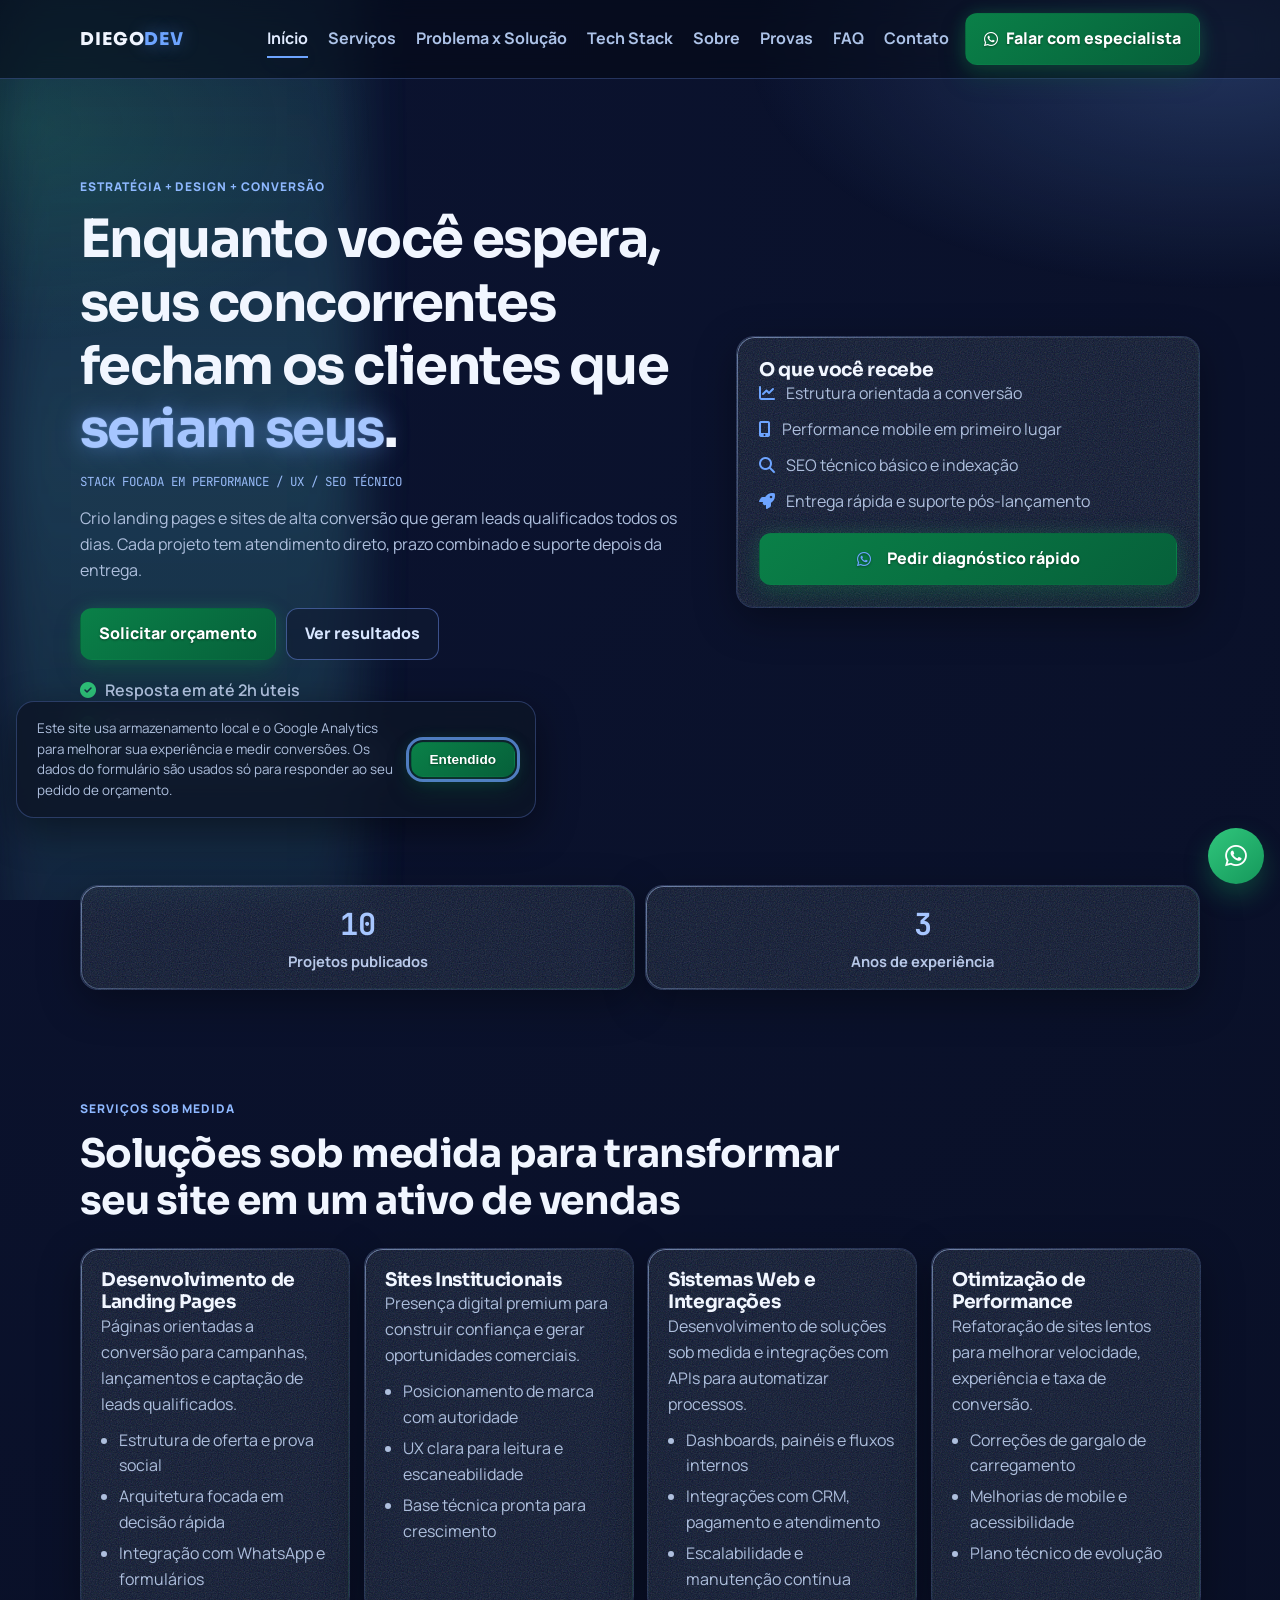
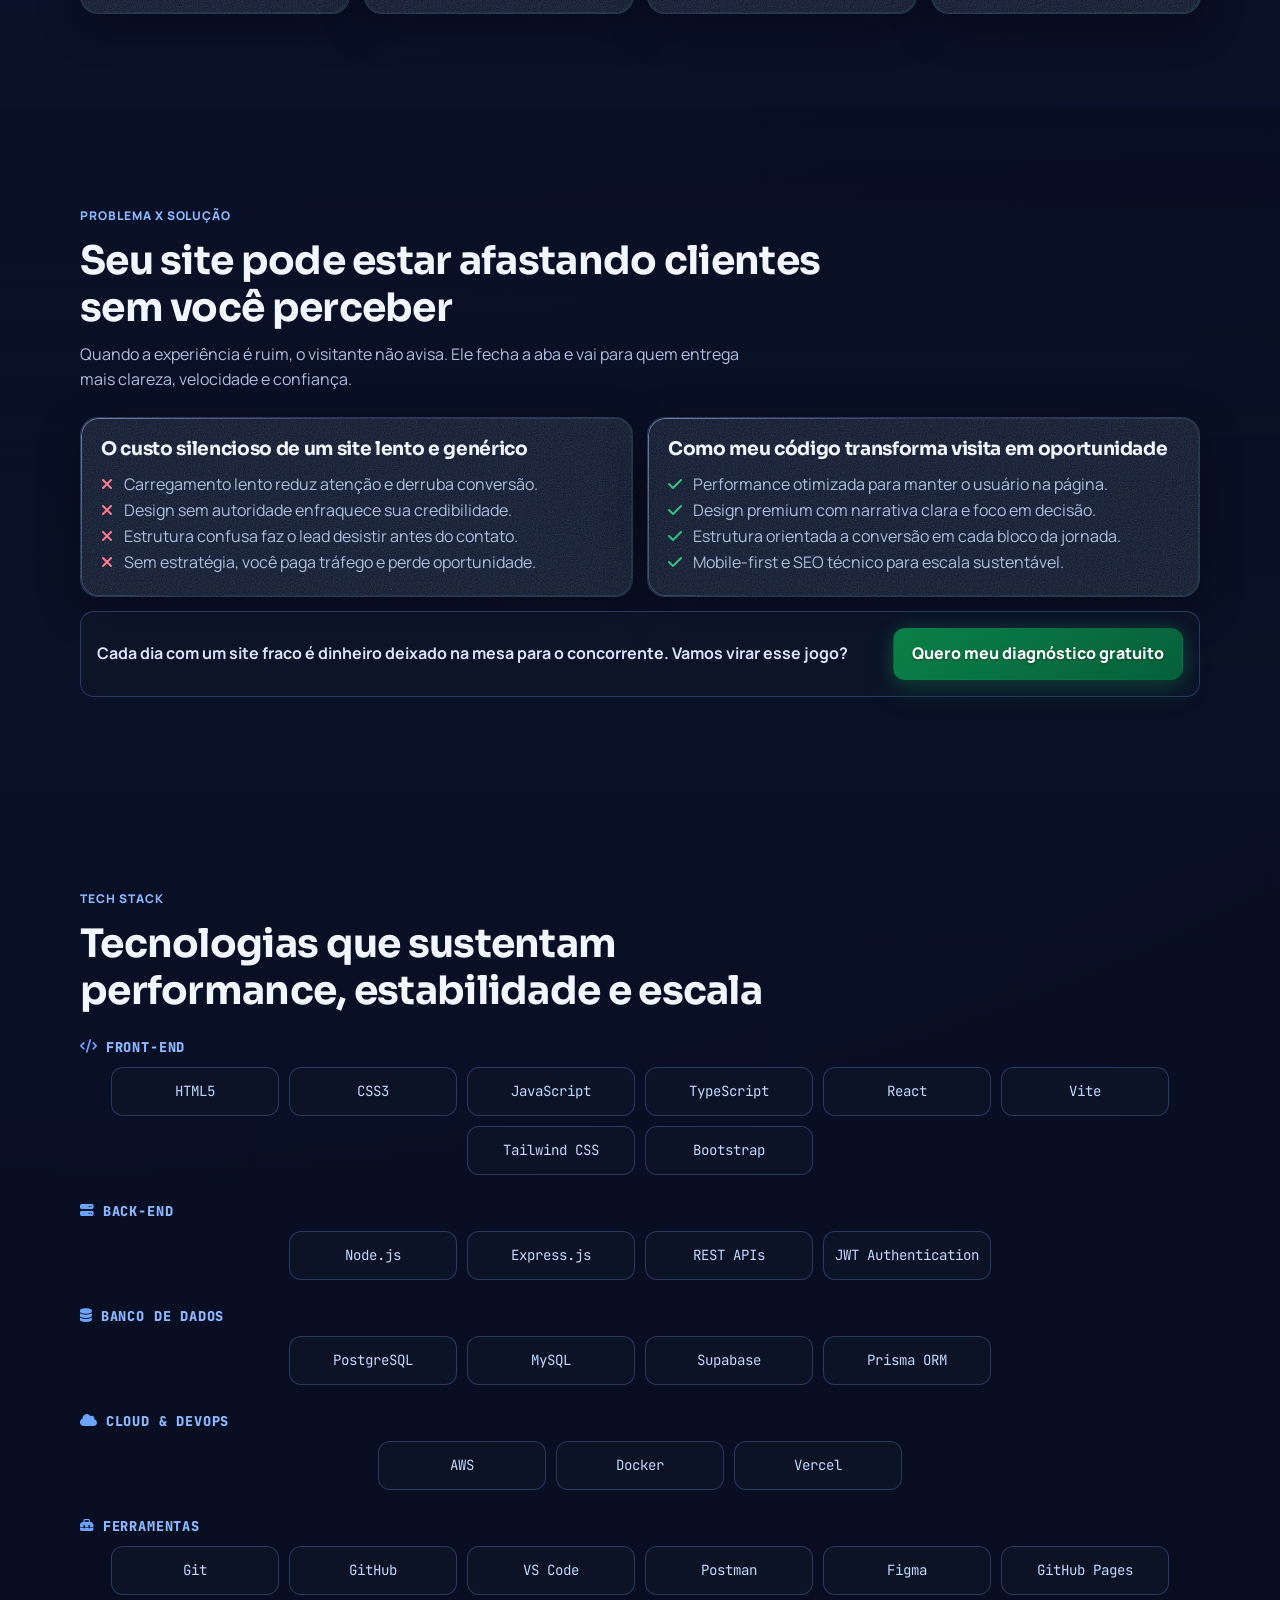
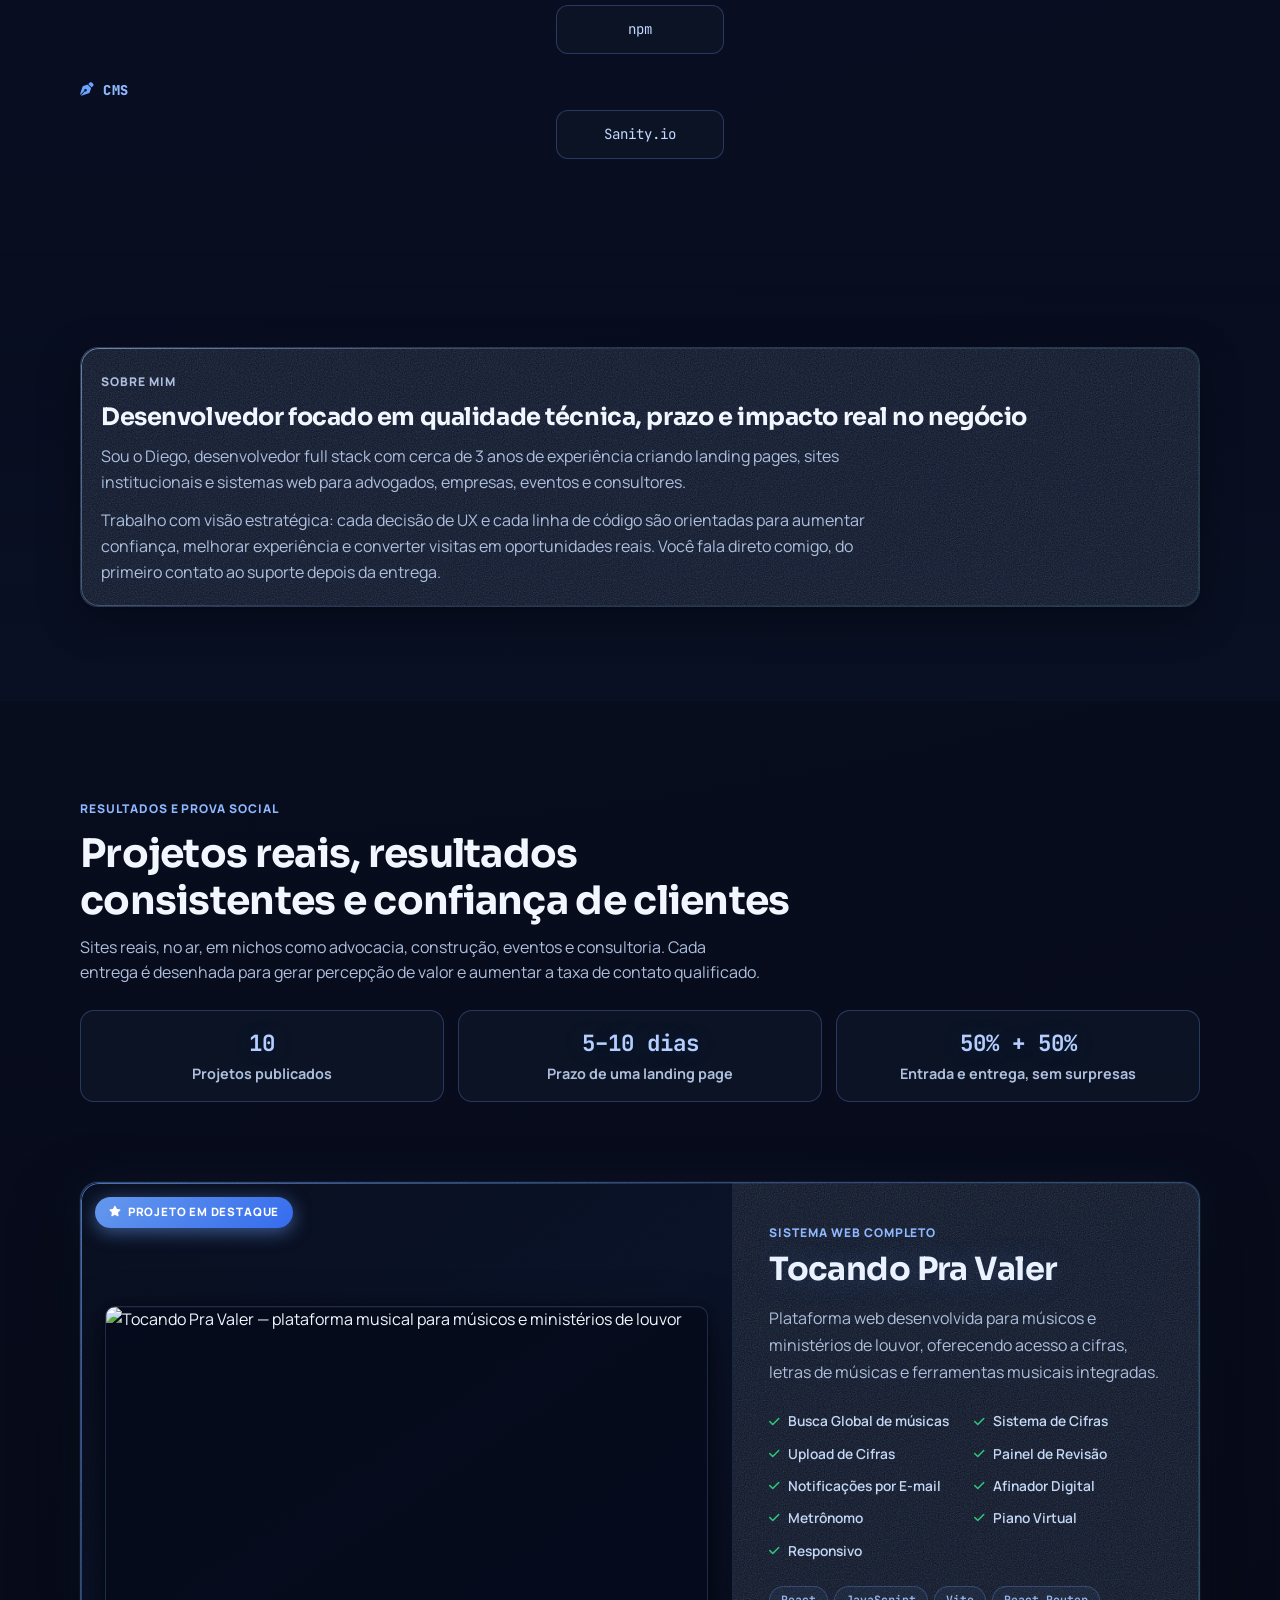
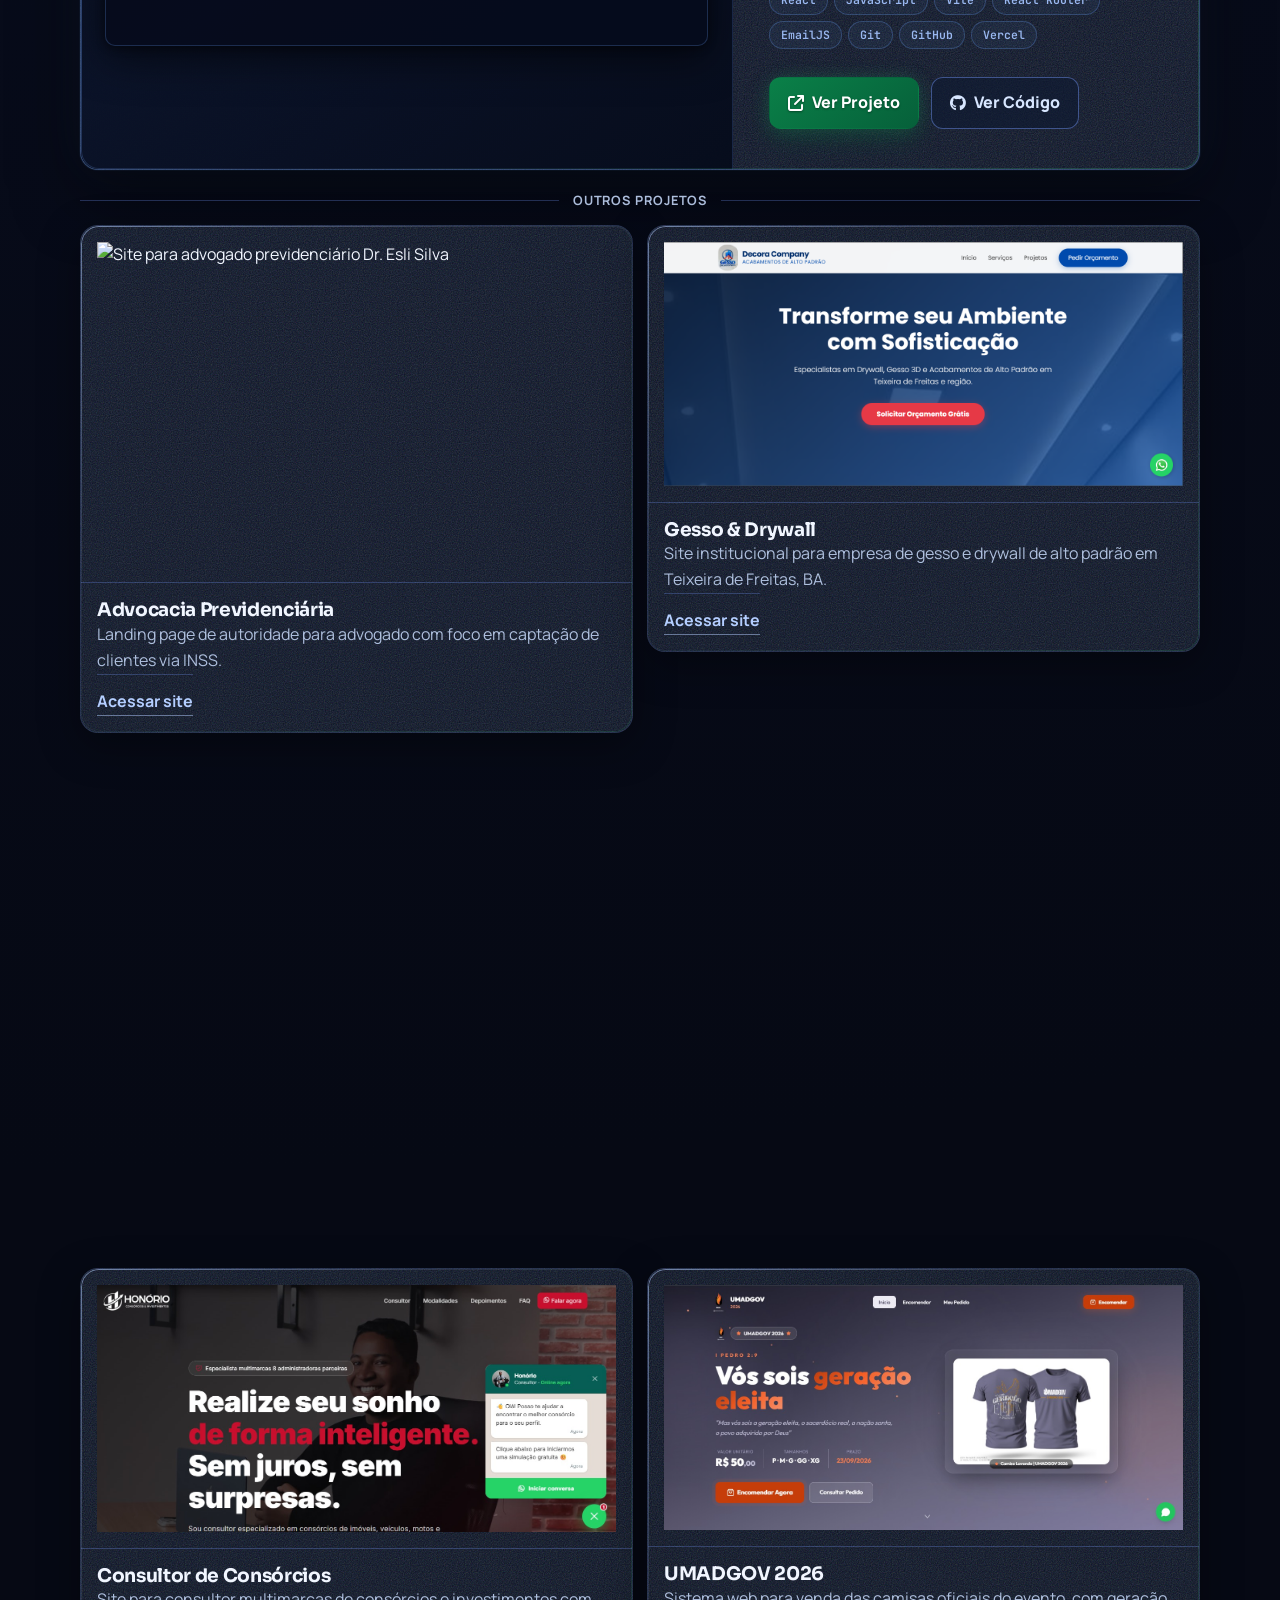
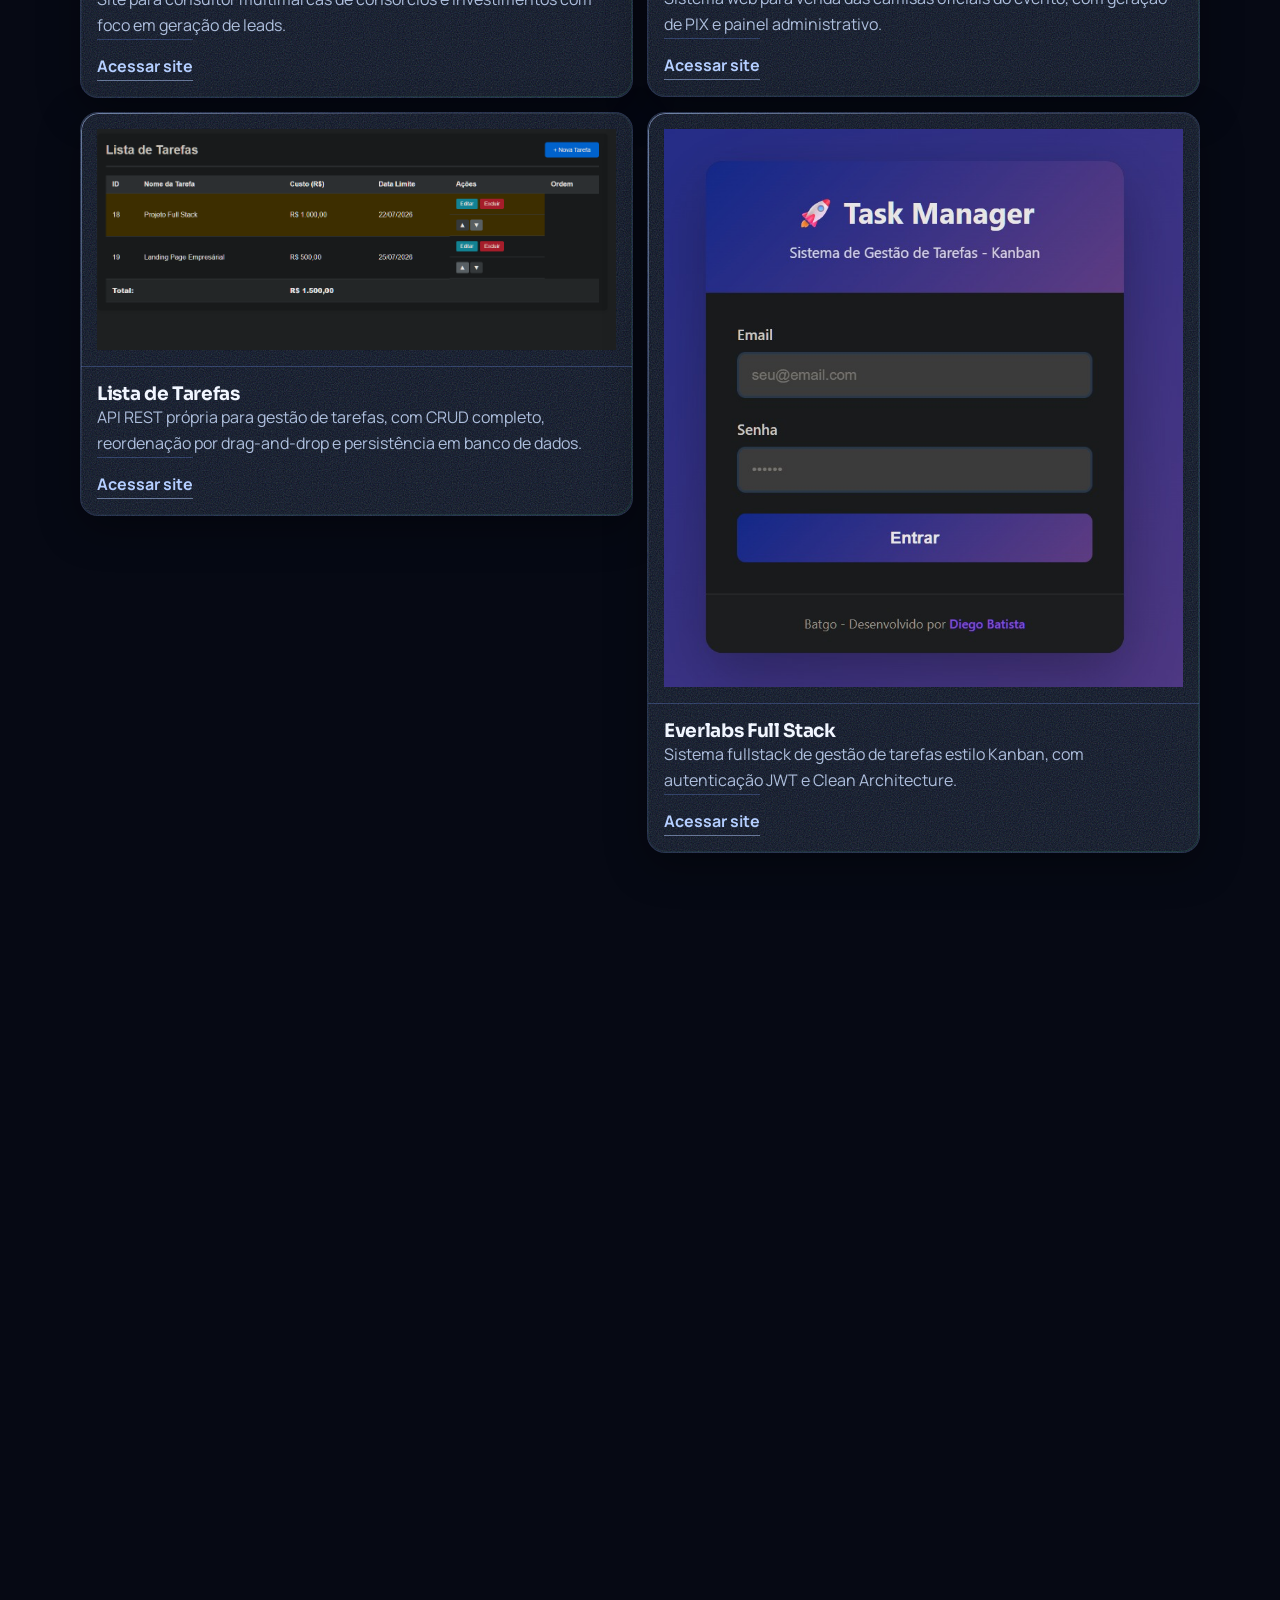
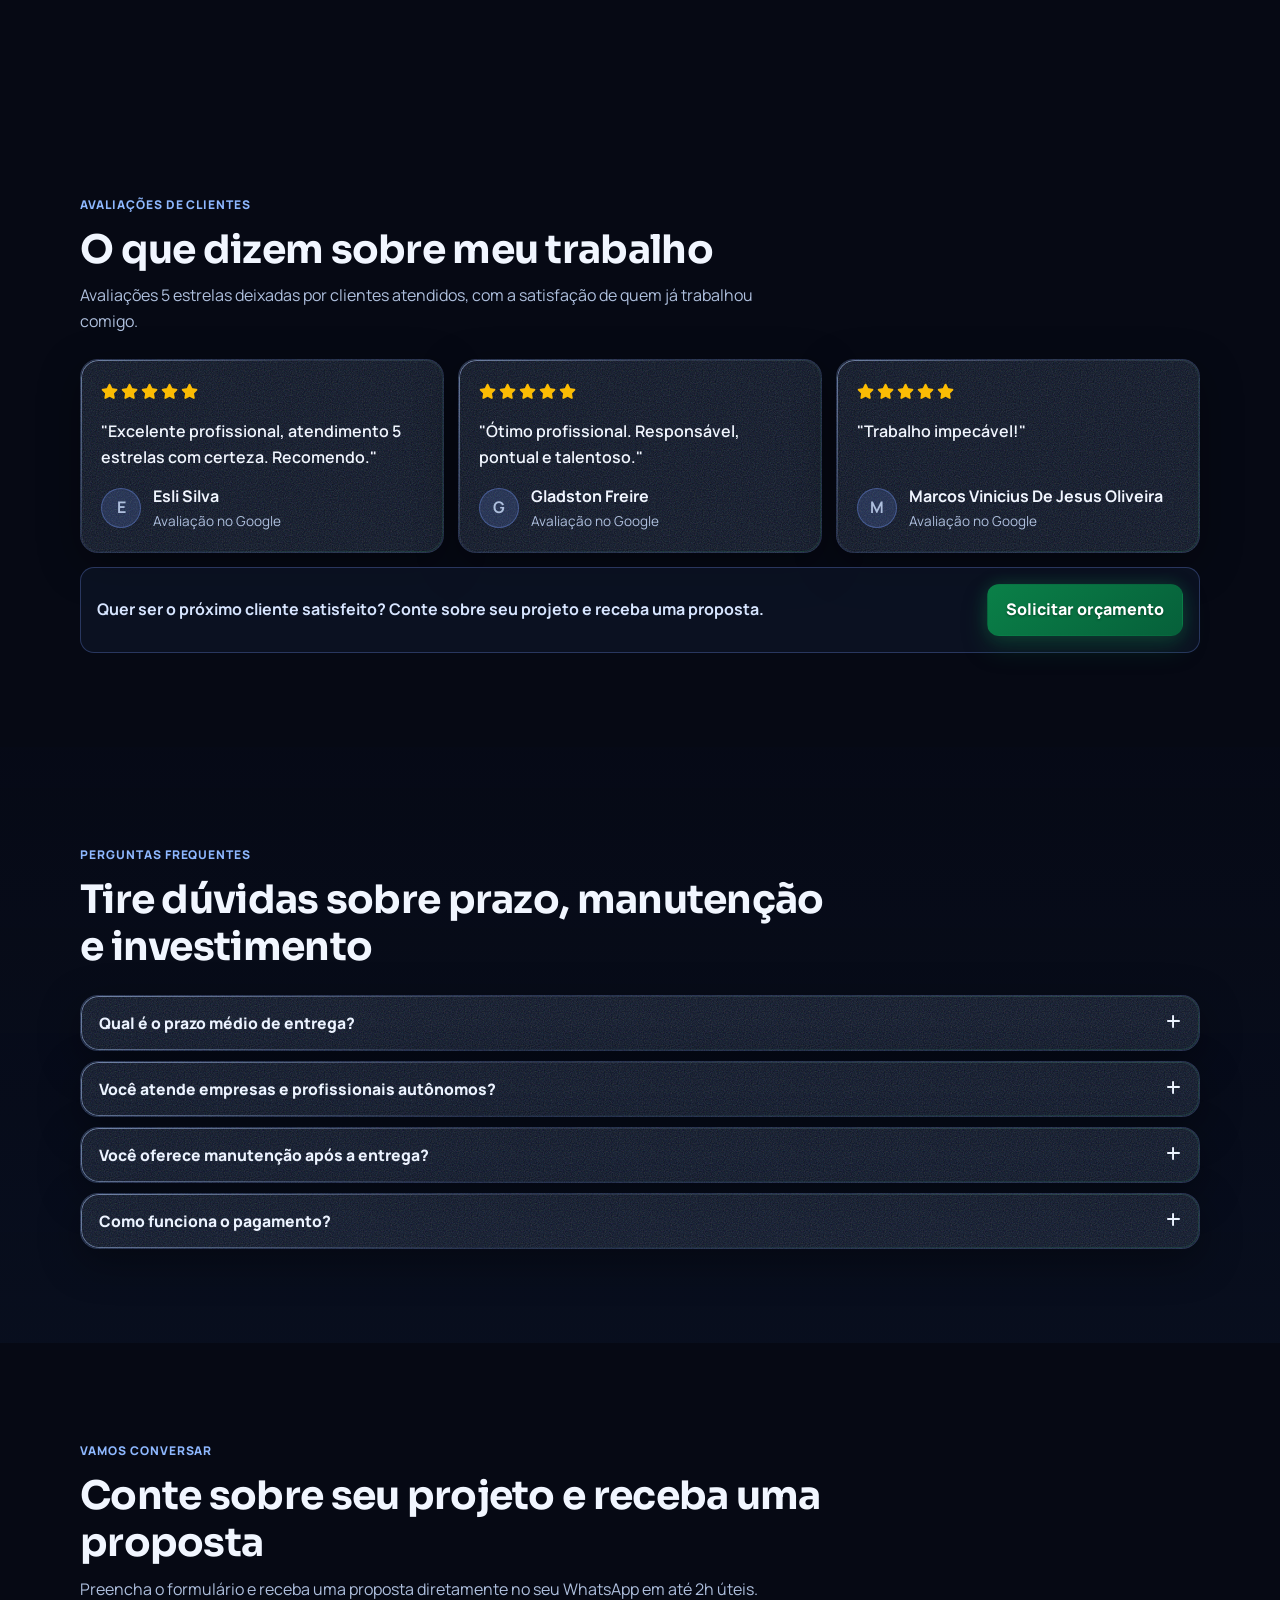
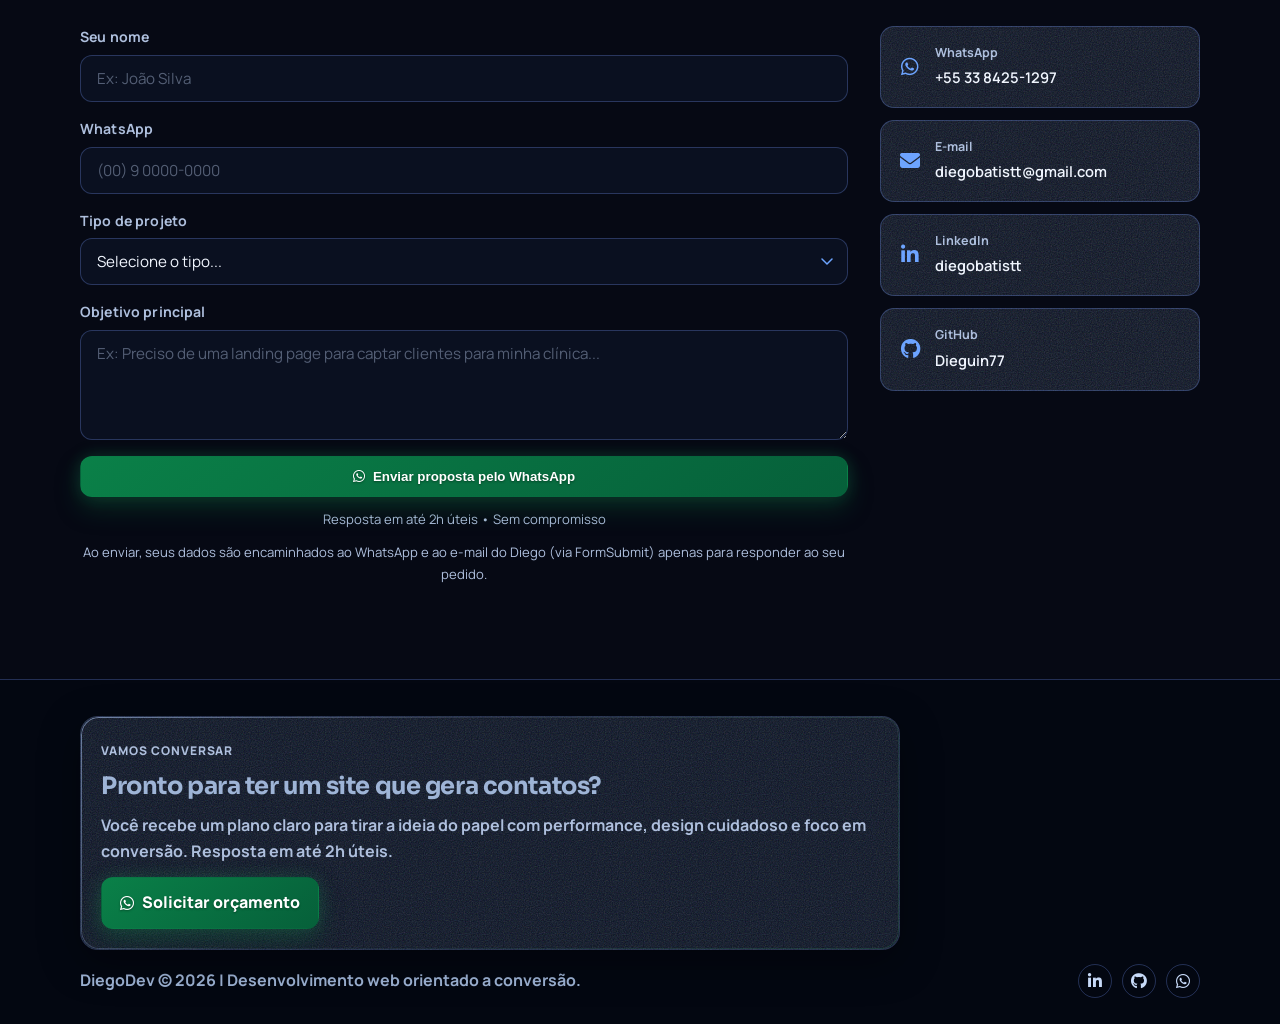
==== commit e972aee4: "feat: adiciona seção de avaliações de clientes na prova social Substitui os depoimentos sem comprova" ====
--- a/index.html
+++ b/index.html
@@ -634,17 +634,33 @@
                     </article>
                 </div>
 
-                <div class="testimonial-grid">
-                    <article class="testimonial-card reveal">
-                        <p>"Excelente profissional. Indico a todos que buscam resultados consistentes."</p>
-                        <strong>Dr. Silva</strong>
-                        <span>Médico</span>
-                    </article>
-                    <article class="testimonial-card reveal">
-                        <p>"Entrega pontual, comunicação clara e resultado acima do esperado para minha marca pessoal."</p>
-                        <strong>Pr. Gladston Freire</strong>
-                        <span>Autor e Palestrante</span>
-                    </article>
+                <div class="reviews-block">
+                    <div class="section-heading reveal">
+                        <p class="eyebrow">Avaliações de clientes</p>
+                        <h3 class="reviews-title">O que dizem sobre meu trabalho</h3>
+                        <p class="section-intro">Avaliações 5 estrelas deixadas por clientes atendidos, com a satisfação de quem já trabalhou comigo.</p>
+                    </div>
+                    <div class="testimonial-grid">
+                        <article class="testimonial-card review-card reveal">
+                            <div class="review-stars" role="img" aria-label="5 de 5 estrelas"><i class="fas fa-star" aria-hidden="true"></i><i class="fas fa-star" aria-hidden="true"></i><i class="fas fa-star" aria-hidden="true"></i><i class="fas fa-star" aria-hidden="true"></i><i class="fas fa-star" aria-hidden="true"></i></div>
+                            <blockquote>"Excelente profissional, atendimento 5 estrelas com certeza. Recomendo."</blockquote>
+                            <footer><span class="review-avatar" aria-hidden="true">E</span><div><strong>Esli Silva</strong><span>Avaliação no Google</span></div></footer>
+                        </article>
+                        <article class="testimonial-card review-card reveal">
+                            <div class="review-stars" role="img" aria-label="5 de 5 estrelas"><i class="fas fa-star" aria-hidden="true"></i><i class="fas fa-star" aria-hidden="true"></i><i class="fas fa-star" aria-hidden="true"></i><i class="fas fa-star" aria-hidden="true"></i><i class="fas fa-star" aria-hidden="true"></i></div>
+                            <blockquote>"Ótimo profissional. Responsável, pontual e talentoso."</blockquote>
+                            <footer><span class="review-avatar" aria-hidden="true">G</span><div><strong>Gladston Freire</strong><span>Avaliação no Google</span></div></footer>
+                        </article>
+                        <article class="testimonial-card review-card reveal">
+                            <div class="review-stars" role="img" aria-label="5 de 5 estrelas"><i class="fas fa-star" aria-hidden="true"></i><i class="fas fa-star" aria-hidden="true"></i><i class="fas fa-star" aria-hidden="true"></i><i class="fas fa-star" aria-hidden="true"></i><i class="fas fa-star" aria-hidden="true"></i></div>
+                            <blockquote>"Trabalho impecável!"</blockquote>
+                            <footer><span class="review-avatar" aria-hidden="true">M</span><div><strong>Marcos Vinicius De Jesus Oliveira</strong><span>Avaliação no Google</span></div></footer>
+                        </article>
+                    </div>
+                    <div class="section-cta-inline reveal">
+                        <p>Quer ser o próximo cliente satisfeito? Conte sobre seu projeto e receba uma proposta.</p>
+                        <a class="btn btn-primary" data-track="reviews-cta" href="#contato">Solicitar orçamento</a>
+                    </div>
                 </div>
             </div>
         </section>
--- a/style.css
+++ b/style.css
@@ -1361,3 +1361,28 @@
         scroll-behavior: auto !important;
     }
 }
+
+/* Avaliações de clientes */
+.reviews-block { margin-top: 48px; }
+.reviews-title { font-size: clamp(1.4rem, 5.8vw, 2.45rem); }
+.reviews-block .testimonial-grid { margin-top: 24px; }
+.review-card { display: flex; flex-direction: column; gap: 14px; }
+.review-stars { color: #fbbc04; font-size: 0.95rem; letter-spacing: 3px; }
+.review-card blockquote { margin: 0; font-weight: 600; flex: 1; }
+.review-card footer { display: flex; align-items: center; gap: 12px; }
+.review-card footer div { display: flex; flex-direction: column; min-width: 0; }
+.review-card footer span:not(.review-avatar) { color: var(--muted); font-size: 0.85rem; }
+.review-avatar {
+    flex: none;
+    width: 40px;
+    height: 40px;
+    border-radius: 50%;
+    display: grid;
+    place-items: center;
+    font-weight: 700;
+    background: rgba(118, 156, 255, 0.18);
+    border: 1px solid rgba(118, 156, 255, 0.35);
+}
+@media (min-width: 1024px) {
+    .reviews-block .testimonial-grid { grid-template-columns: repeat(3, 1fr); }
+}
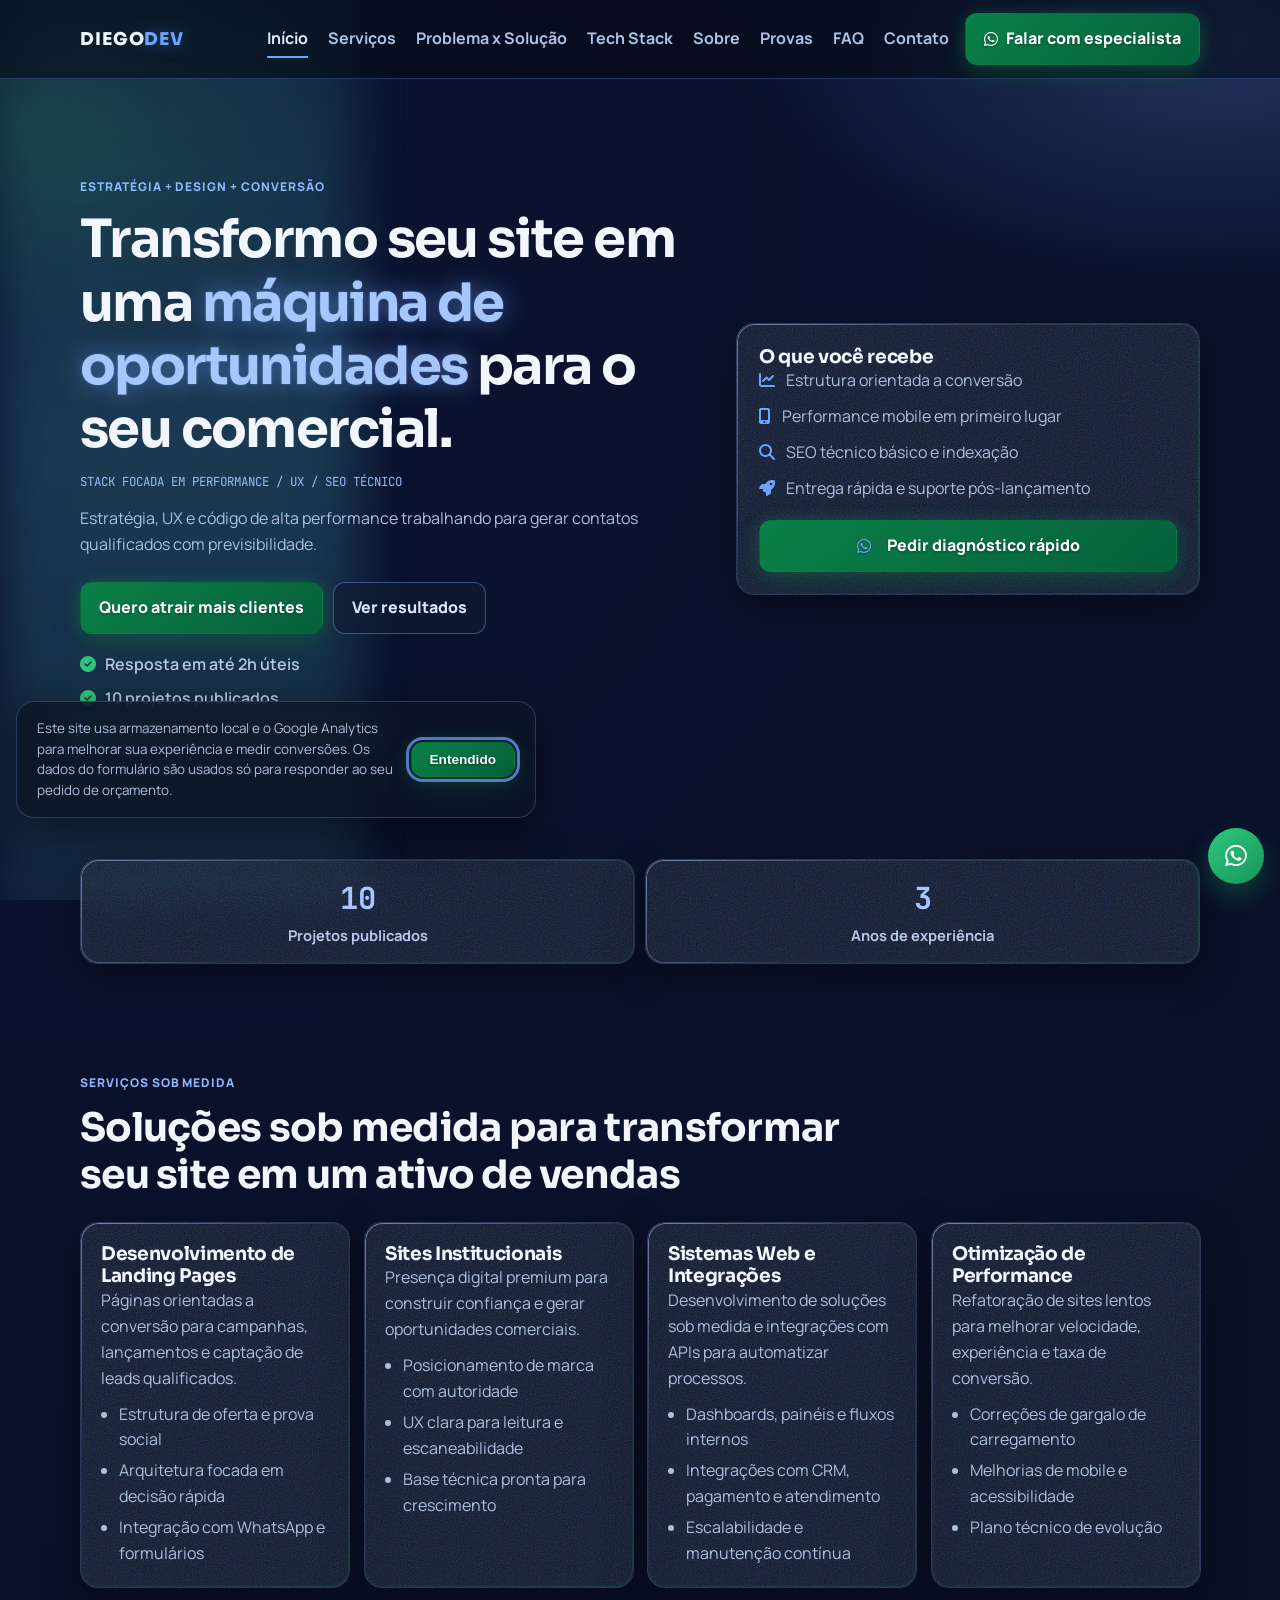
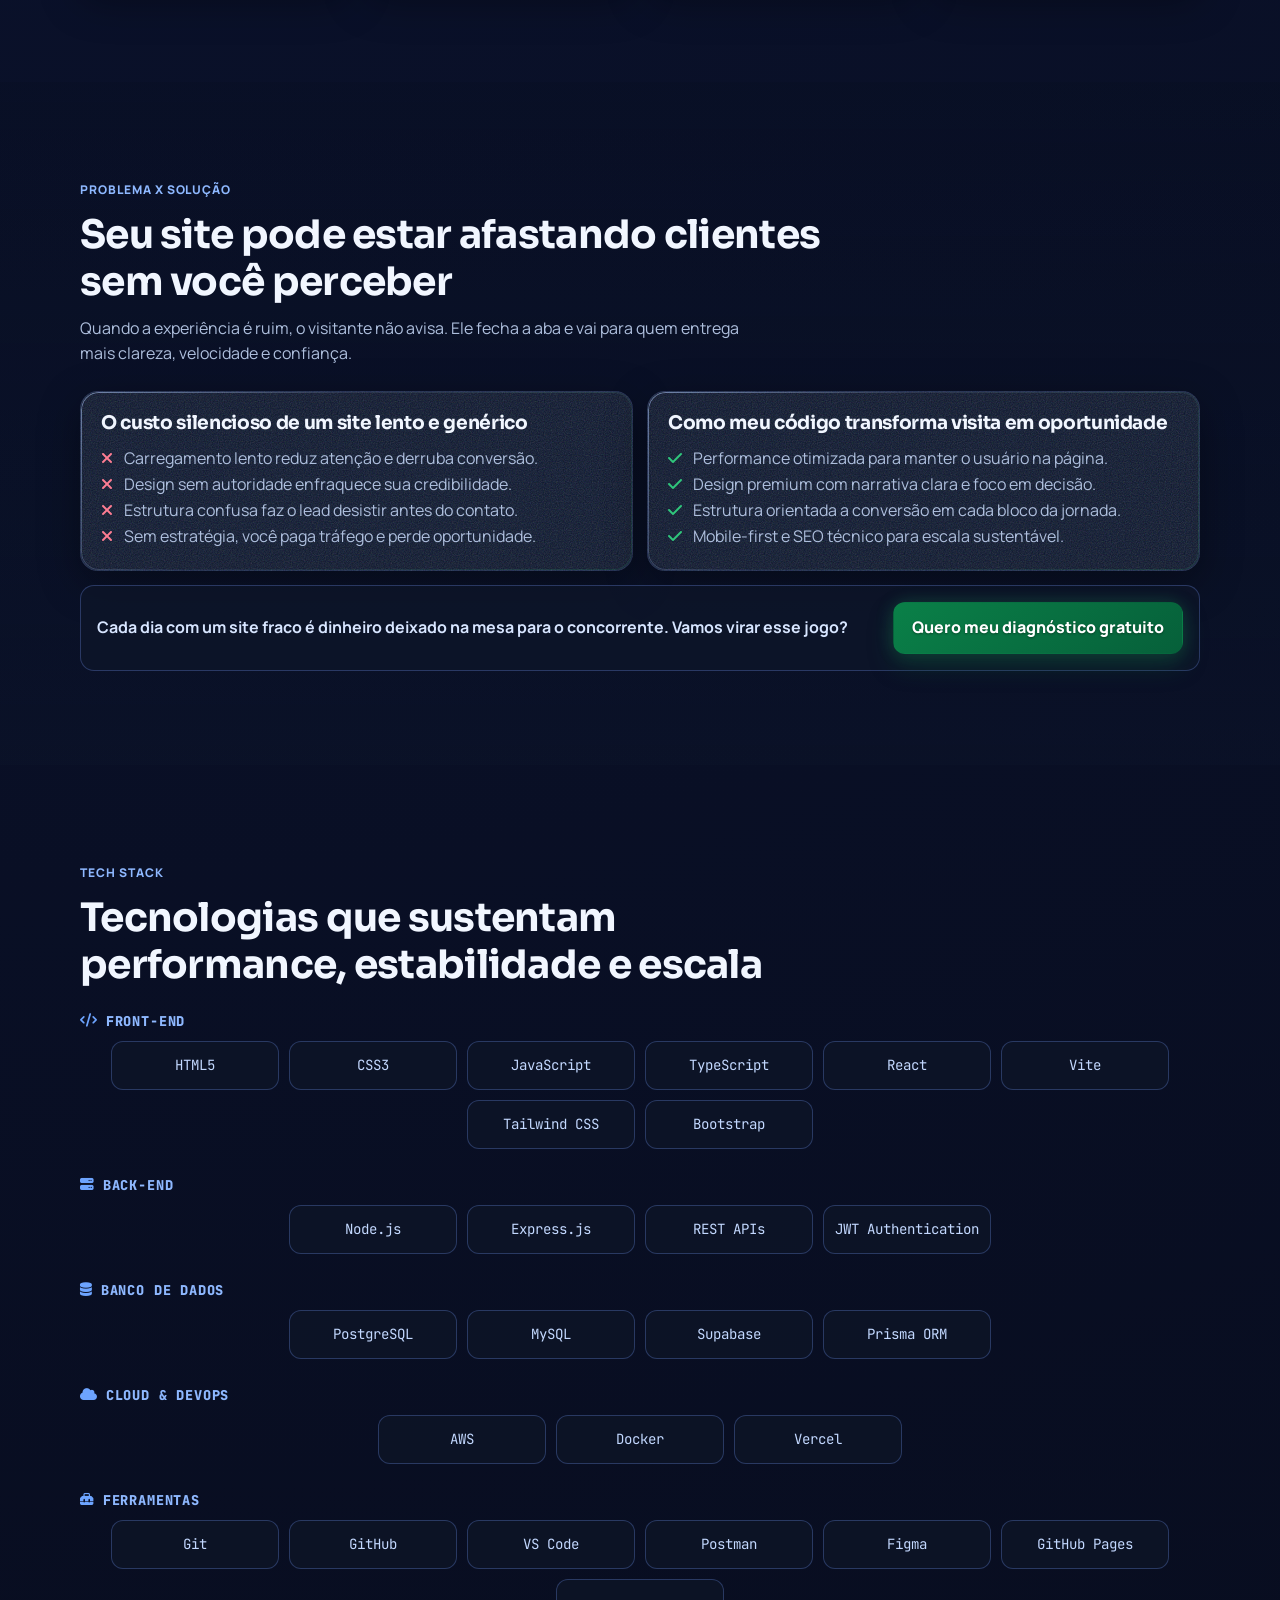
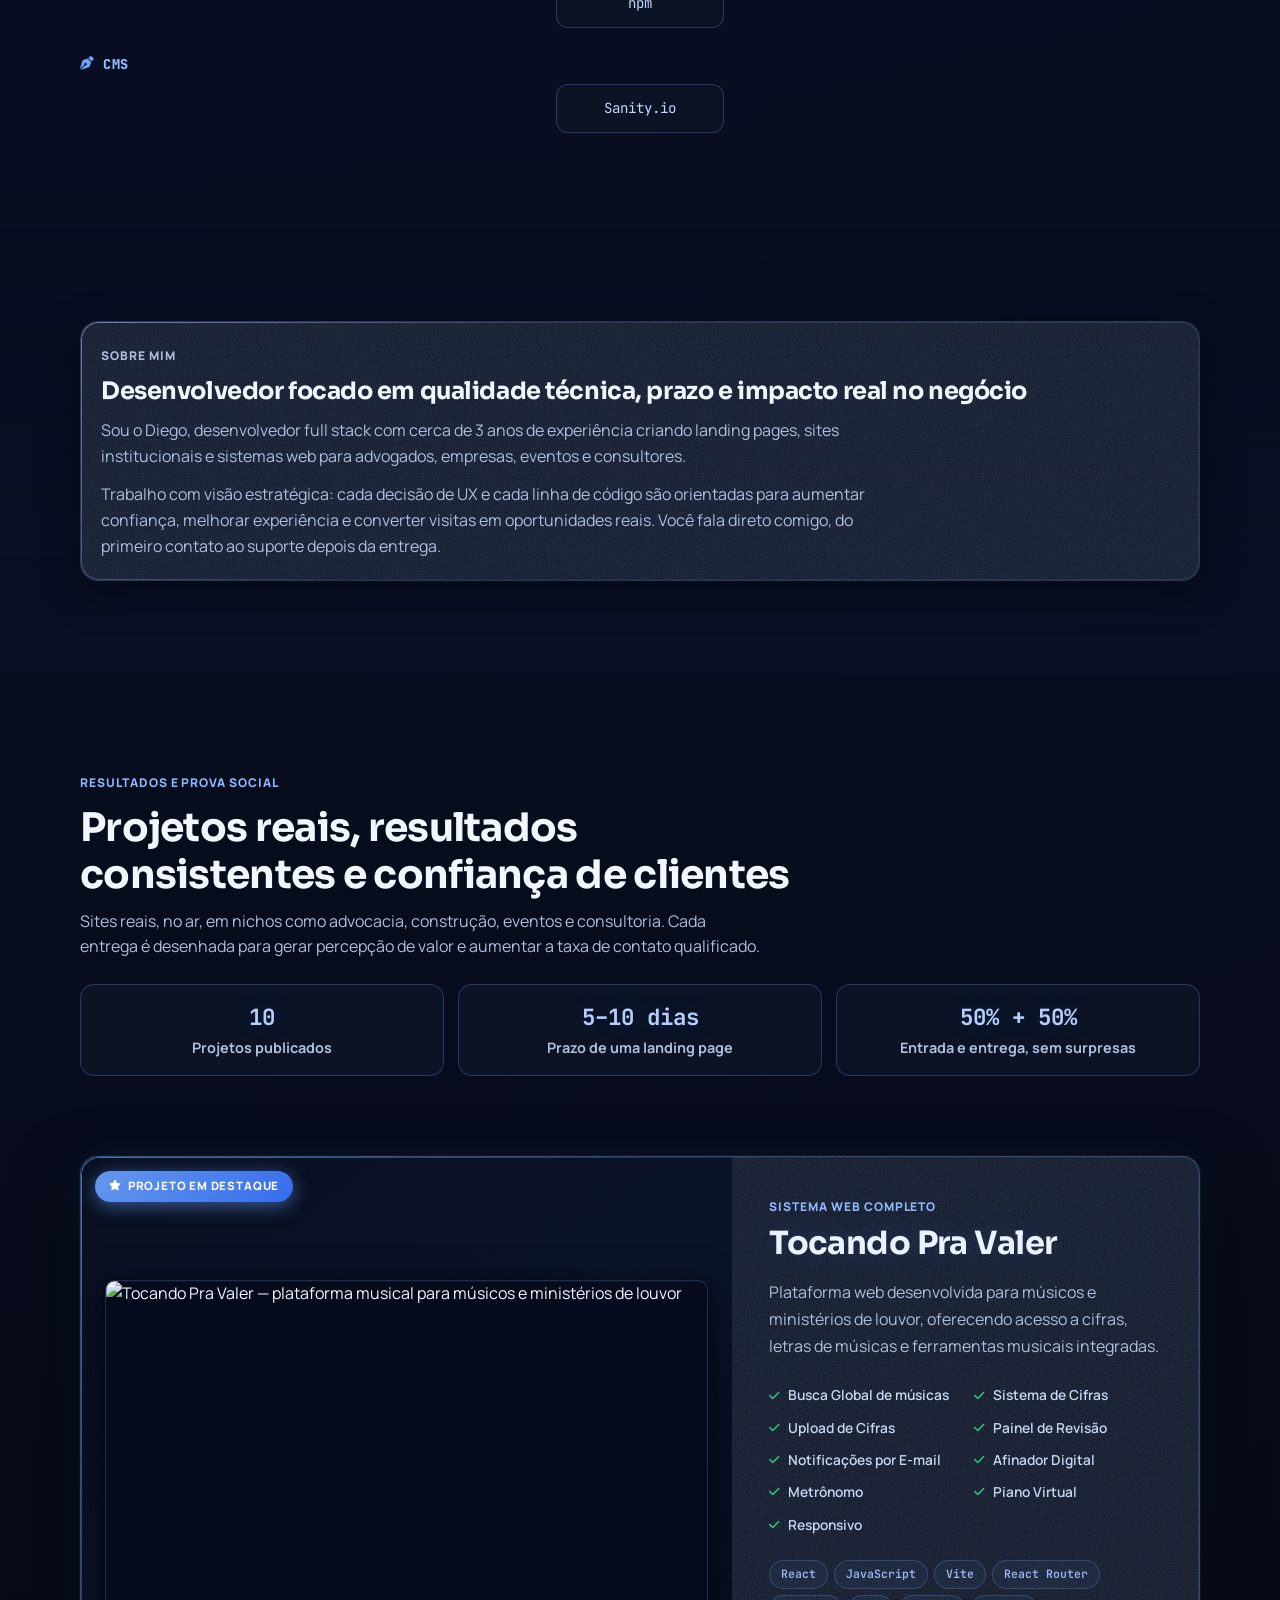
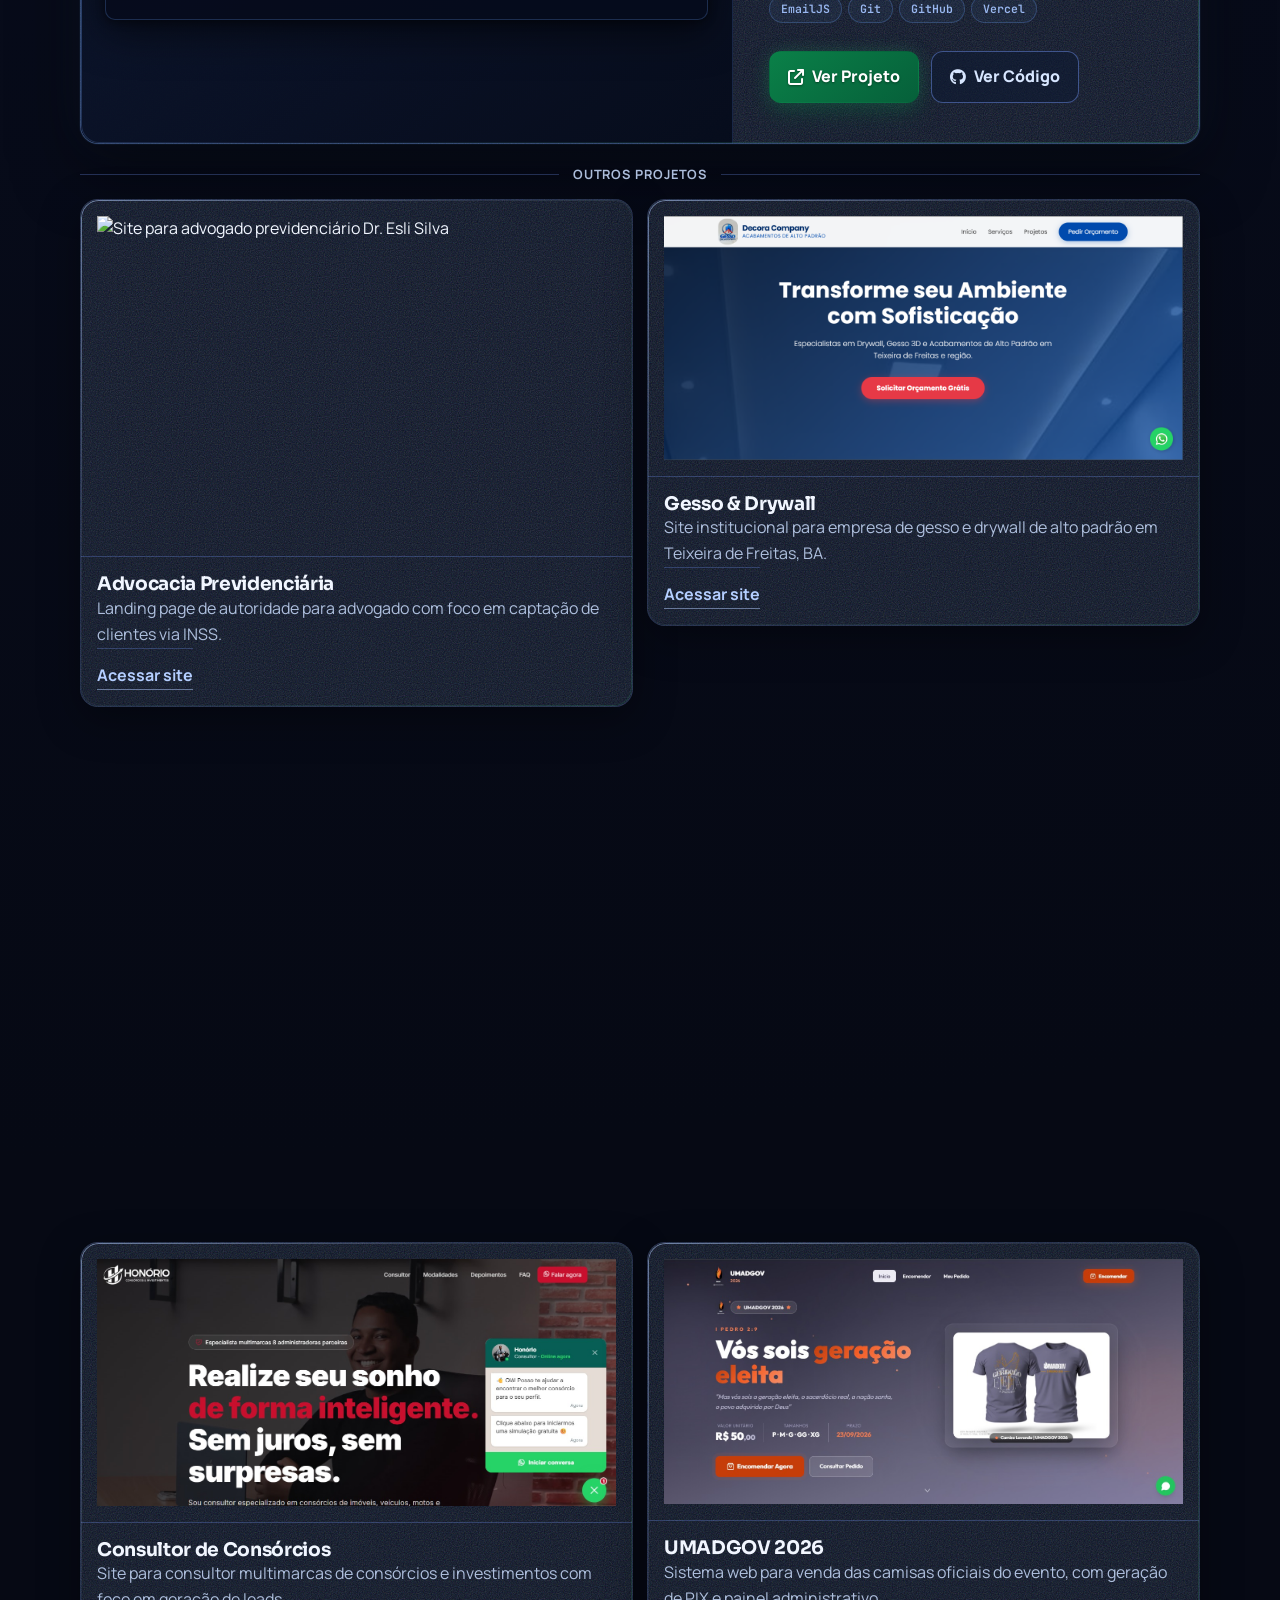
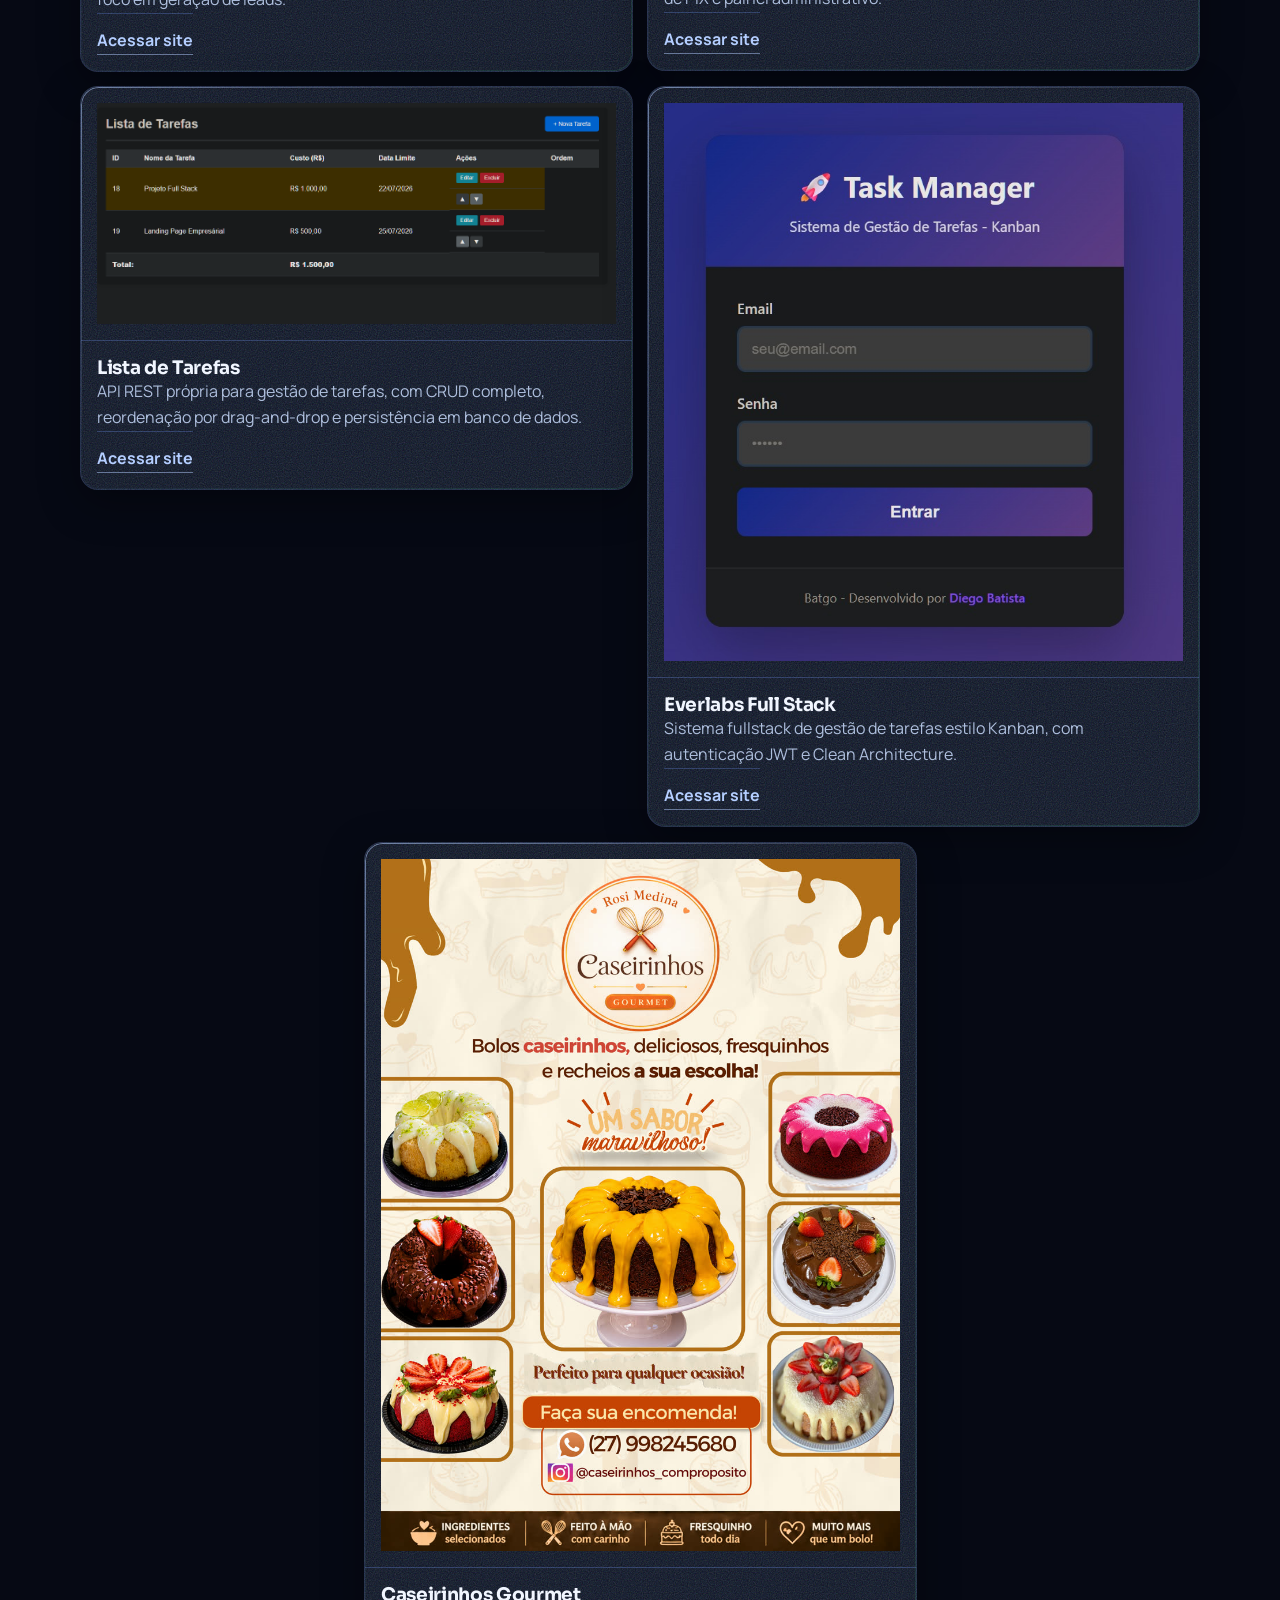
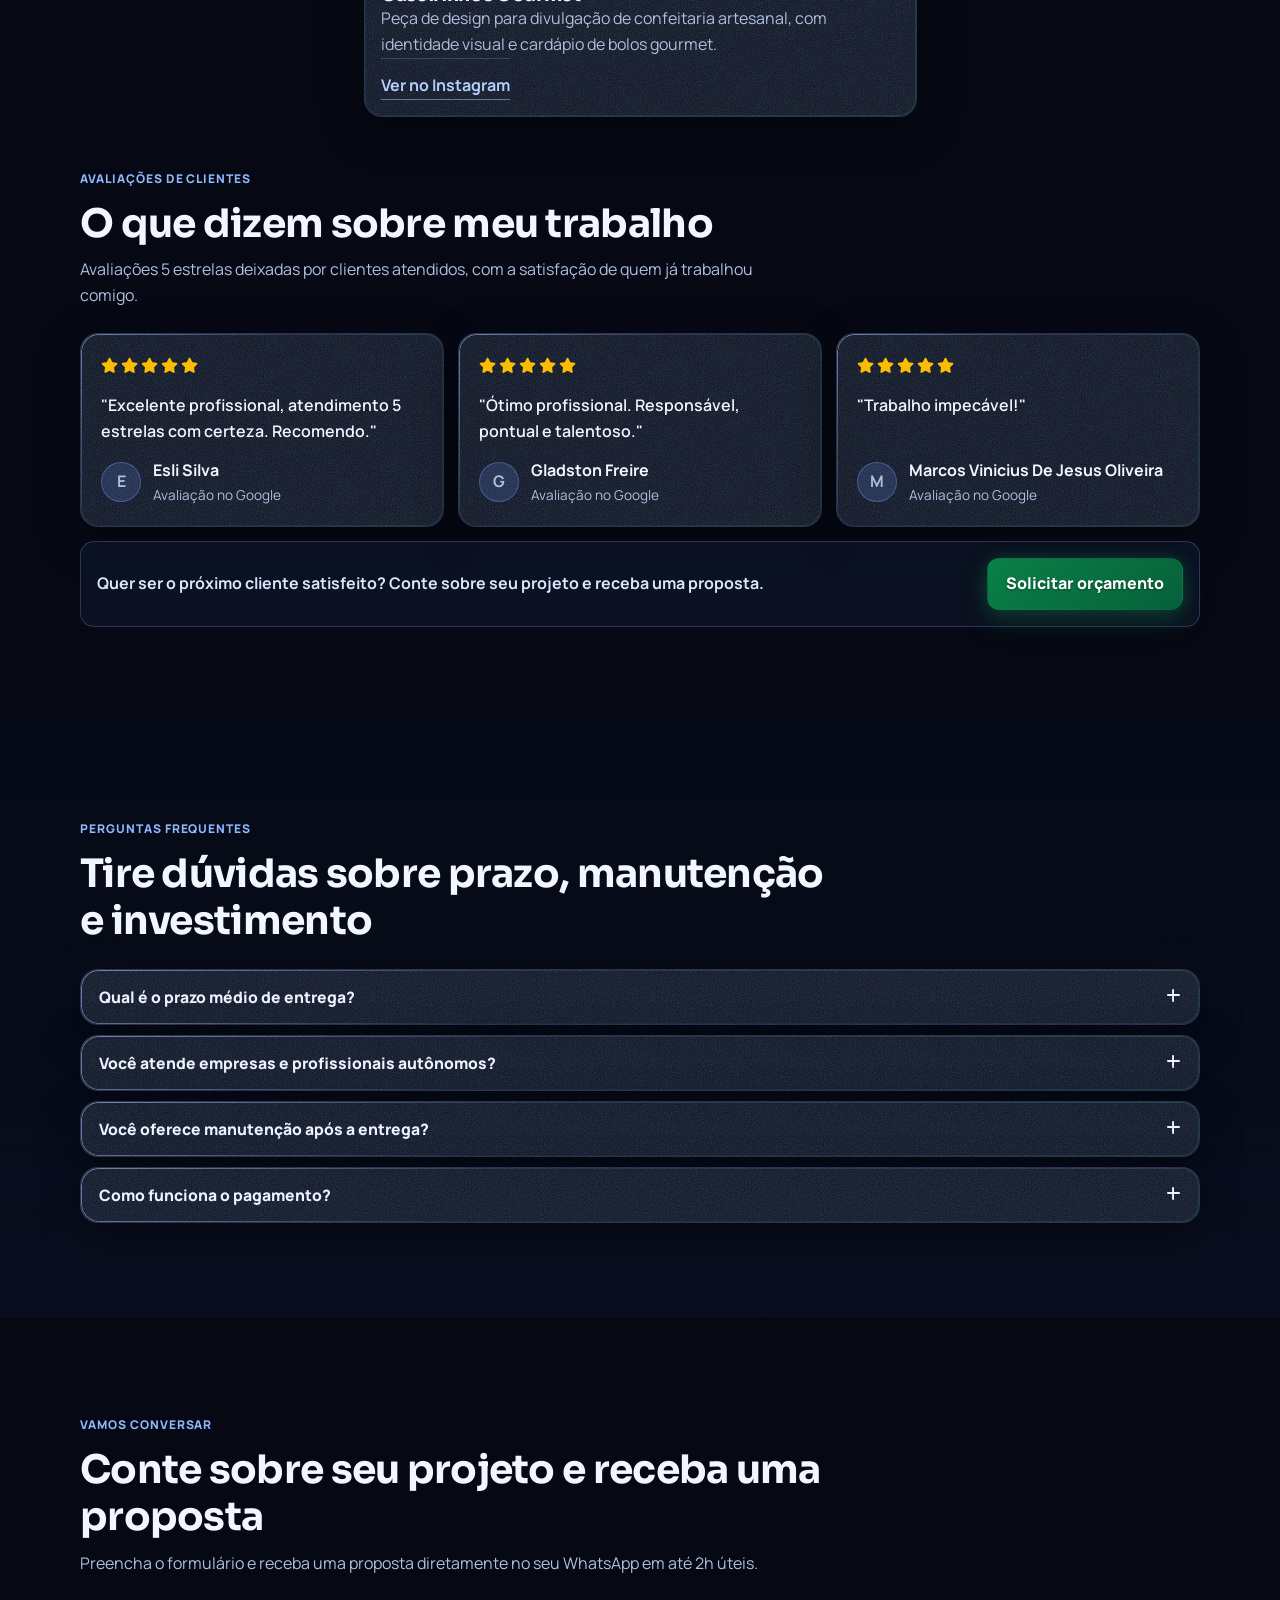
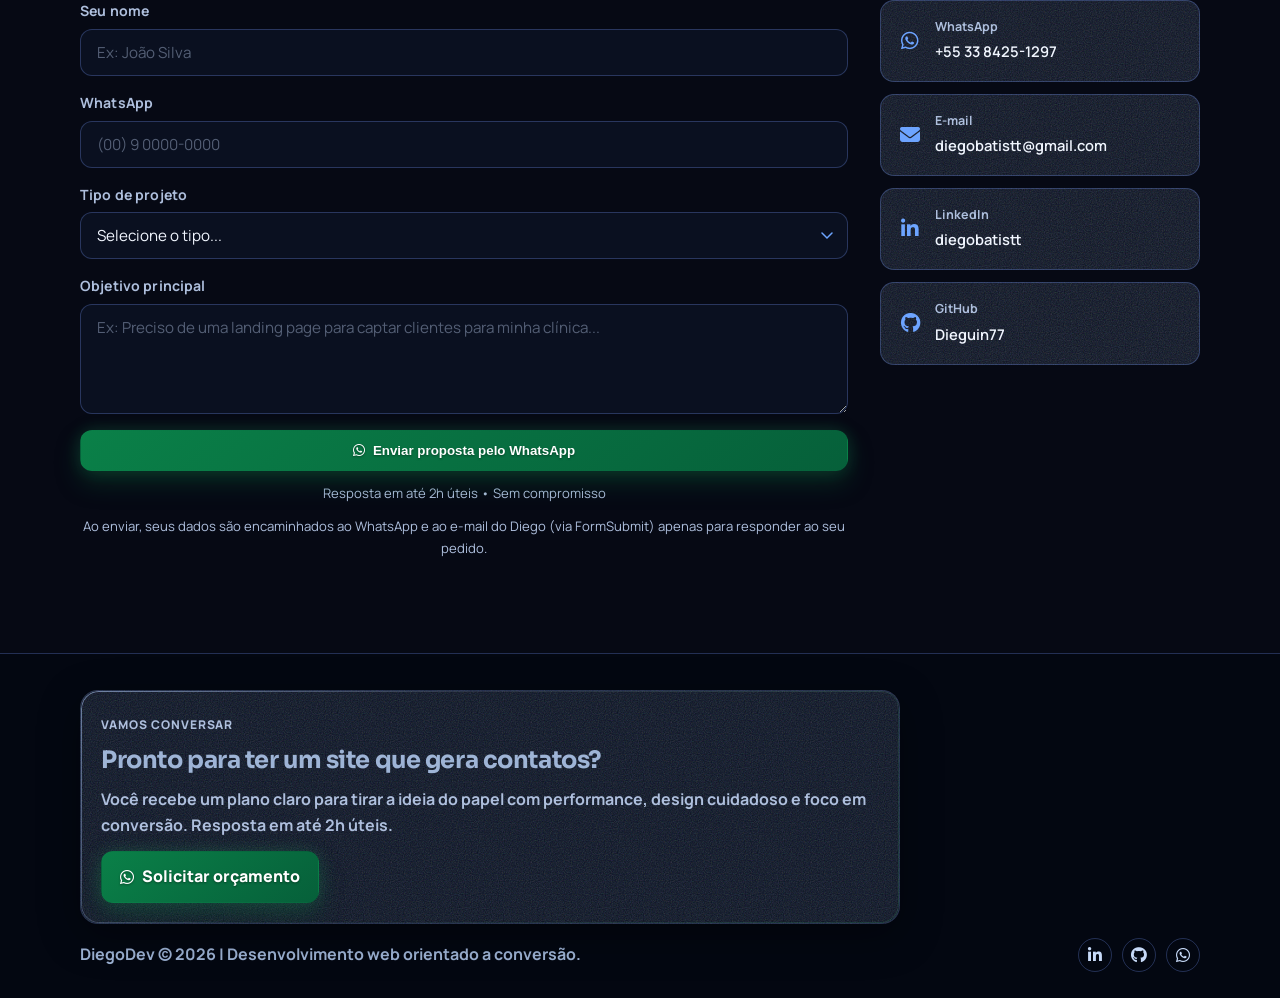
==== commit 96320d5f: "chore: troca diegodev.dev.br pelo endereço do GitHub Pages O domínio diegodev.dev.br não vai ser ren" ====
--- a/index.html
+++ b/index.html
@@ -9,7 +9,7 @@
     <meta name="robots" content="index, follow, max-image-preview:large, max-snippet:-1, max-video-preview:-1">
     <meta name="author" content="DiegoDev">
     <meta name="theme-color" content="#060914">
-    <link rel="canonical" href="https://diegodev.dev.br/">
+    <link rel="canonical" href="https://dieguin77.github.io/site-diego-dev/">
     <link rel="icon" type="image/png" href="imagem/favycon.png">
     <link rel="apple-touch-icon" href="imagem/favycon.png">
 
@@ -18,8 +18,8 @@
     <meta property="og:site_name" content="DiegoDev">
     <meta property="og:title" content="Desenvolvedor Web Full Stack | Landing Pages e Sites de Alta Conversão - DiegoDev">
     <meta property="og:description" content="Transforme seu site em um canal de vendas com estratégia, design e performance.">
-    <meta property="og:url" content="https://diegodev.dev.br/">
-    <meta property="og:image" content="https://diegodev.dev.br/imagem/og-cover.svg">
+    <meta property="og:url" content="https://dieguin77.github.io/site-diego-dev/">
+    <meta property="og:image" content="https://dieguin77.github.io/site-diego-dev/imagem/og-cover.svg">
     <meta property="og:image:width" content="1200">
     <meta property="og:image:height" content="630">
     <meta property="og:image:alt" content="DiegoDev — Desenvolvedor Web Full Stack">
@@ -27,7 +27,7 @@
     <meta name="twitter:card" content="summary_large_image">
     <meta name="twitter:title" content="Desenvolvedor Web Full Stack | Landing Pages e Sites de Alta Conversão - DiegoDev">
     <meta name="twitter:description" content="Criação de sites, landing pages e sistemas web com foco em conversão e performance.">
-    <meta name="twitter:image" content="https://diegodev.dev.br/imagem/og-cover.svg">
+    <meta name="twitter:image" content="https://dieguin77.github.io/site-diego-dev/imagem/og-cover.svg">
 
     <link rel="preconnect" href="https://fonts.googleapis.com">
     <link rel="preconnect" href="https://fonts.gstatic.com" crossorigin>
@@ -65,9 +65,9 @@
         {
             "@context": "https://schema.org",
             "@type": "ProfessionalService",
-            "@id": "https://diegodev.dev.br/#professionalservice",
+            "@id": "https://dieguin77.github.io/site-diego-dev/#professionalservice",
             "name": "DiegoDev",
-            "url": "https://diegodev.dev.br/",
+            "url": "https://dieguin77.github.io/site-diego-dev/",
             "description": "Desenvolvimento de landing pages, sites institucionais e sistemas web com foco em conversão e performance.",
             "areaServed": ["Minas Gerais", "Brasil", "Worldwide"],
             "telephone": "+553384251297",
@@ -98,8 +98,8 @@
                 {
                     "@type": "Organization",
                     "name": "DiegoDev",
-                    "url": "https://diegodev.dev.br/",
-                    "logo": "https://diegodev.dev.br/imagem/favycon.png",
+                    "url": "https://dieguin77.github.io/site-diego-dev/",
+                    "logo": "https://dieguin77.github.io/site-diego-dev/imagem/favycon.png",
                     "sameAs": [
                         "https://www.linkedin.com/in/diegobatistt",
                         "https://github.com/Dieguin77"
@@ -115,7 +115,7 @@
                 {
                     "@type": "WebSite",
                     "name": "DiegoDev",
-                    "url": "https://diegodev.dev.br/",
+                    "url": "https://dieguin77.github.io/site-diego-dev/",
                     "inLanguage": "pt-BR"
                 }
             ]
@@ -167,10 +167,10 @@
         {
             "@context": "https://schema.org",
             "@type": "Person",
-            "@id": "https://diegodev.dev.br/#diego",
+            "@id": "https://dieguin77.github.io/site-diego-dev/#diego",
             "name": "Diego",
             "jobTitle": "Desenvolvedor Web Full Stack",
-            "url": "https://diegodev.dev.br/",
+            "url": "https://dieguin77.github.io/site-diego-dev/",
             "email": "diegobatistt@gmail.com",
             "telephone": "+553384251297",
             "sameAs": [
@@ -180,7 +180,7 @@
             "worksFor": {
                 "@type": "Organization",
                 "name": "DiegoDev",
-                "url": "https://diegodev.dev.br/"
+                "url": "https://dieguin77.github.io/site-diego-dev/"
             }
         }
         </script>
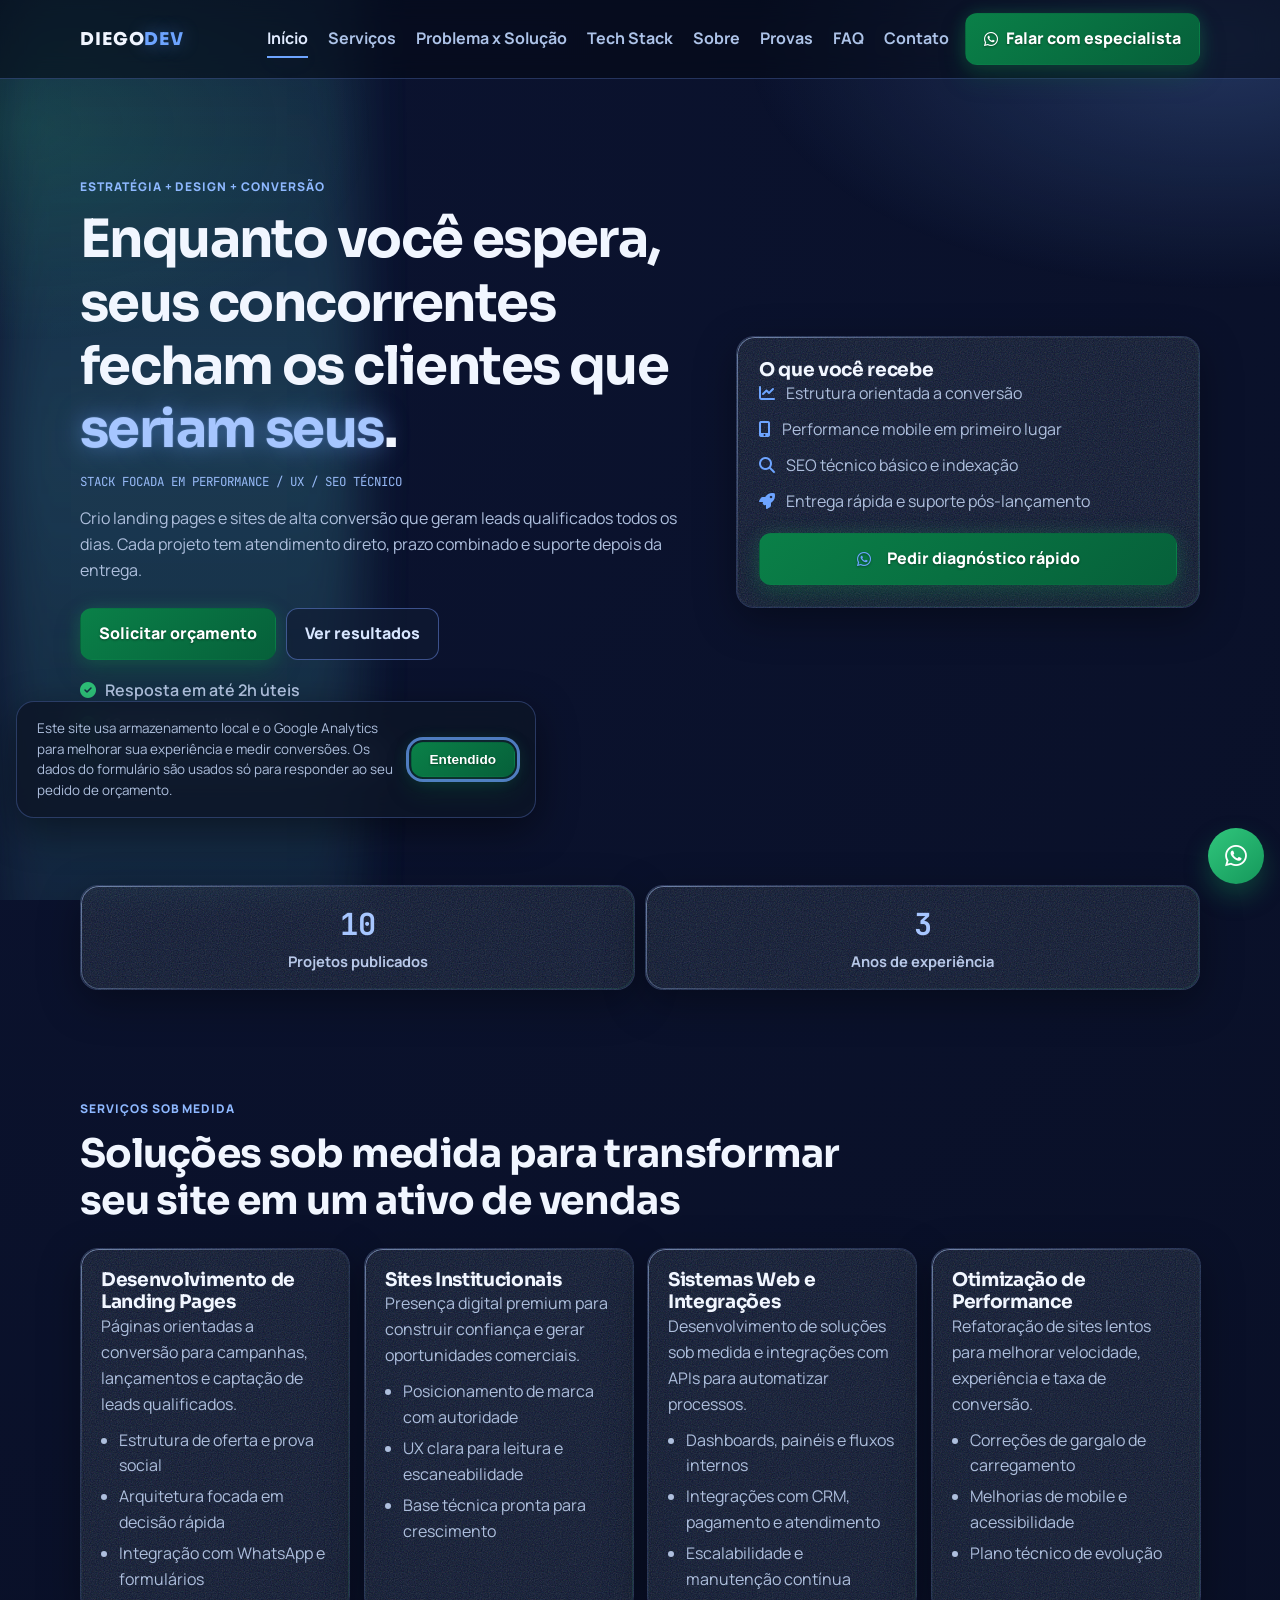
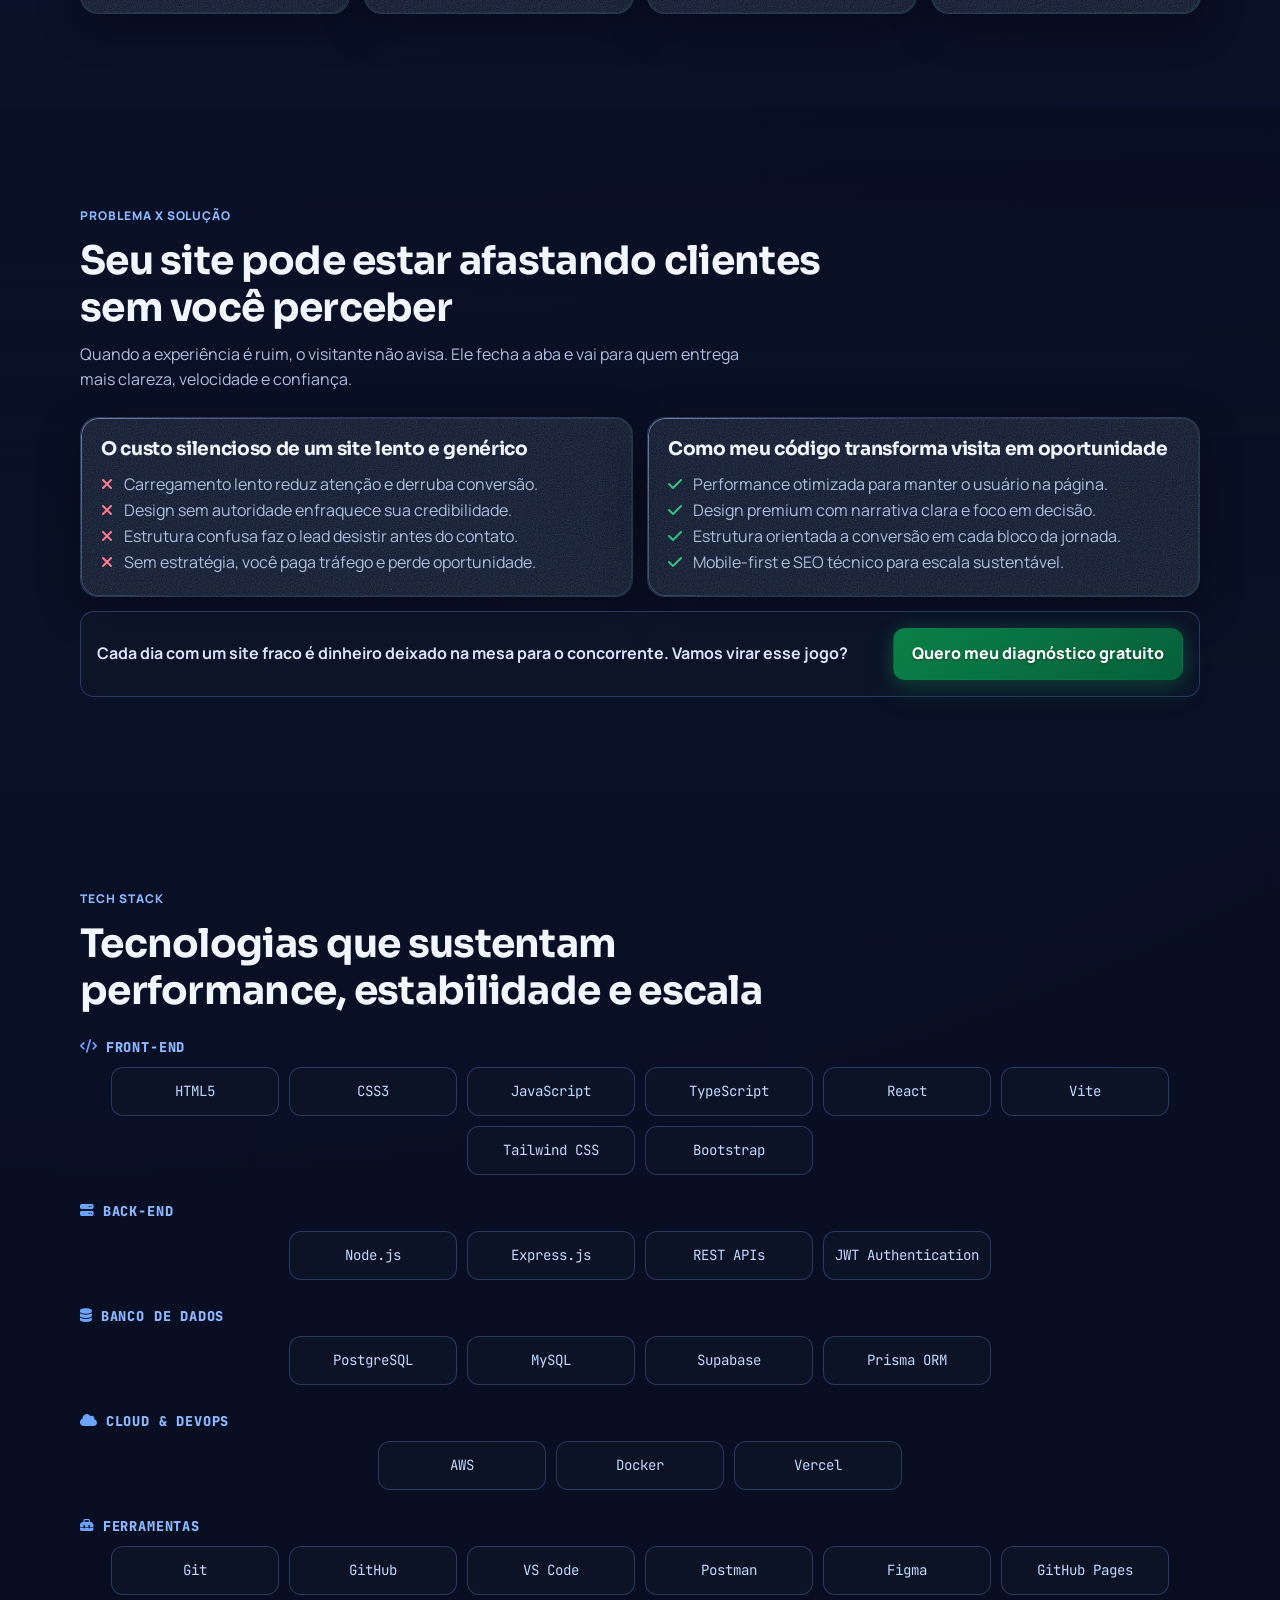
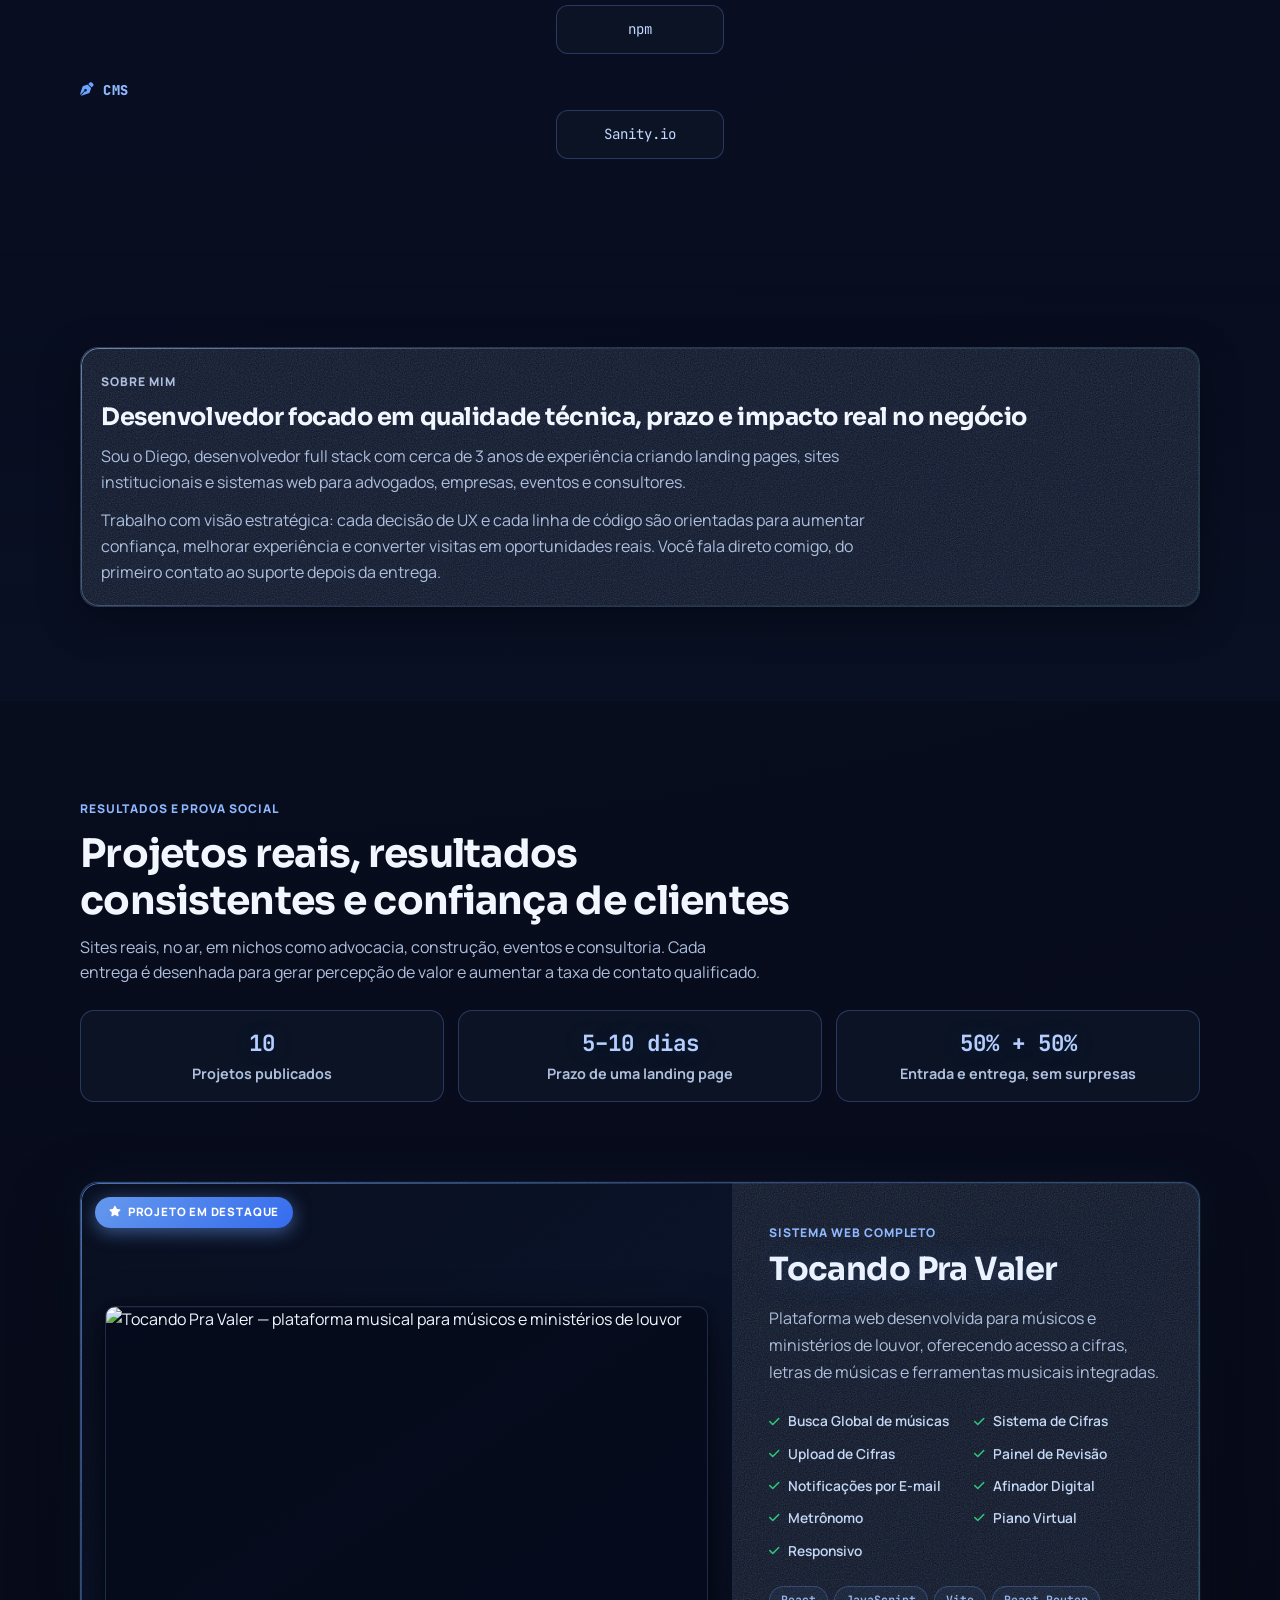
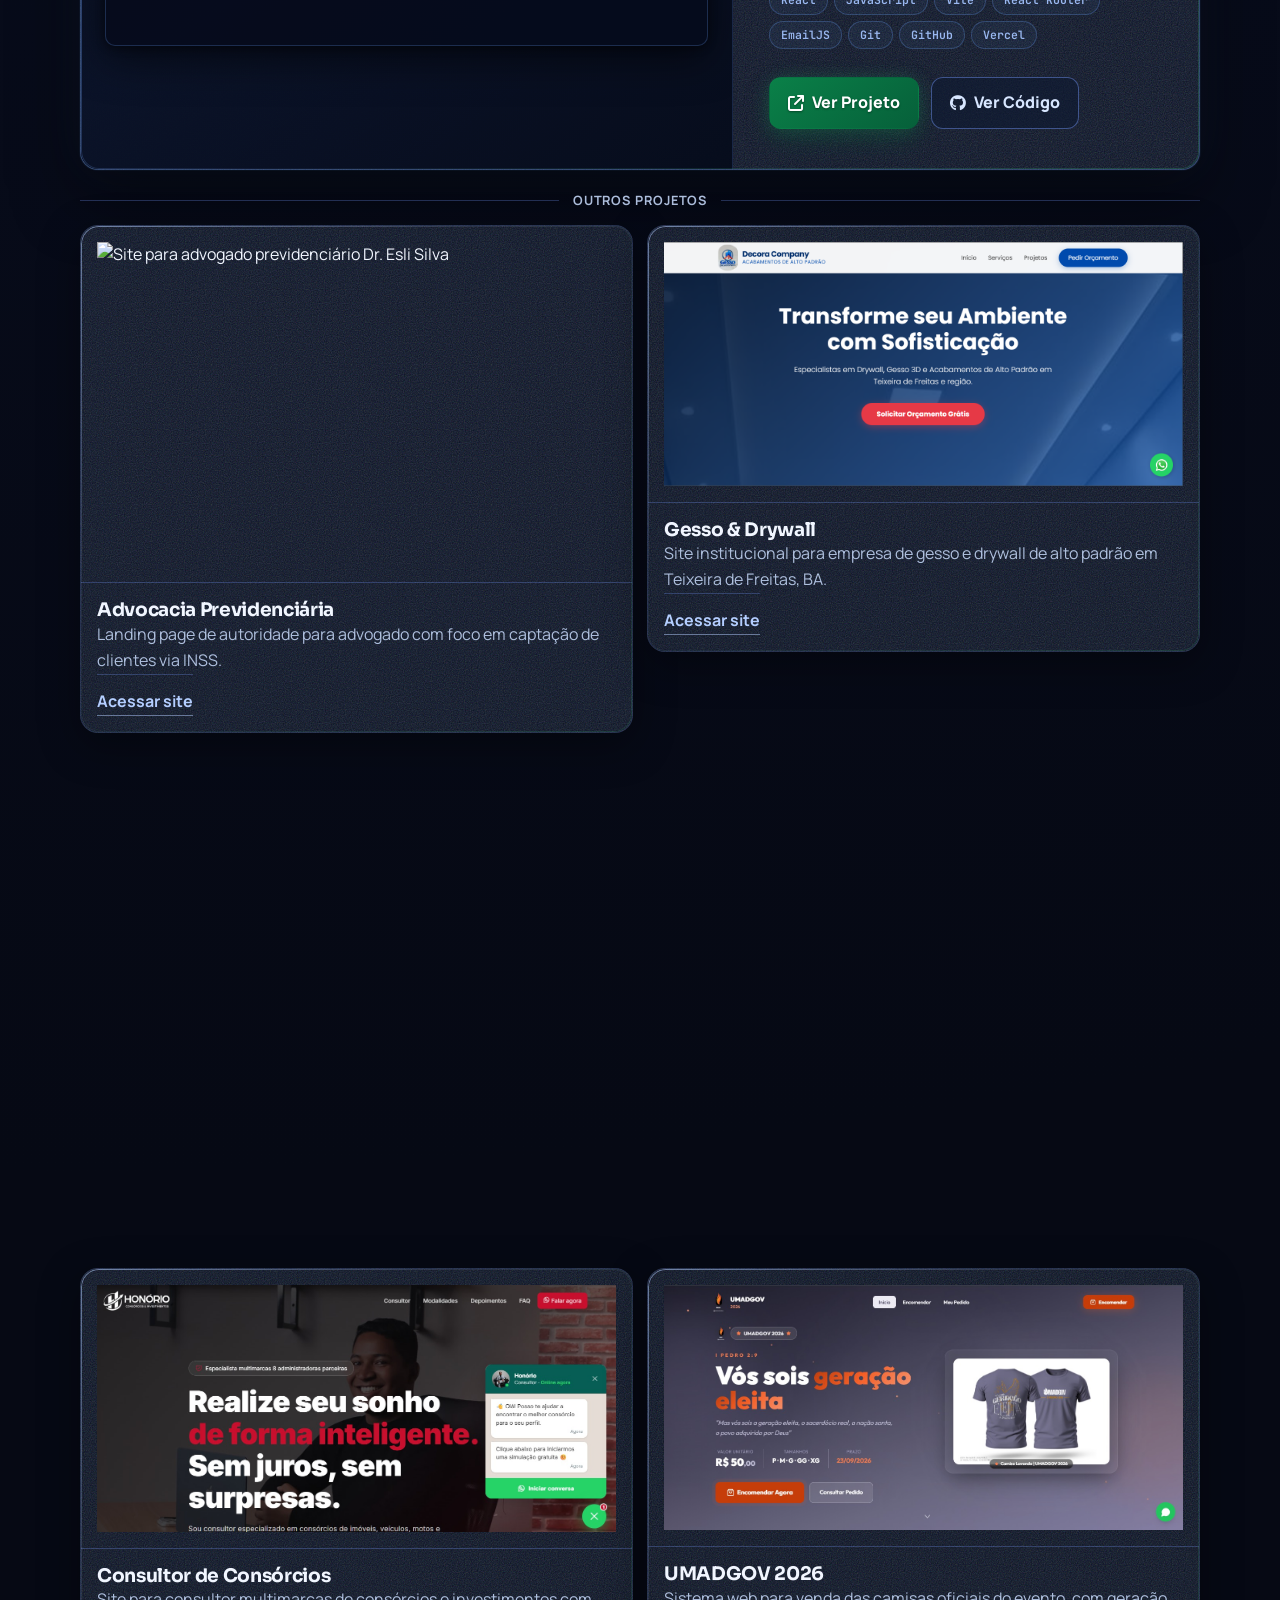
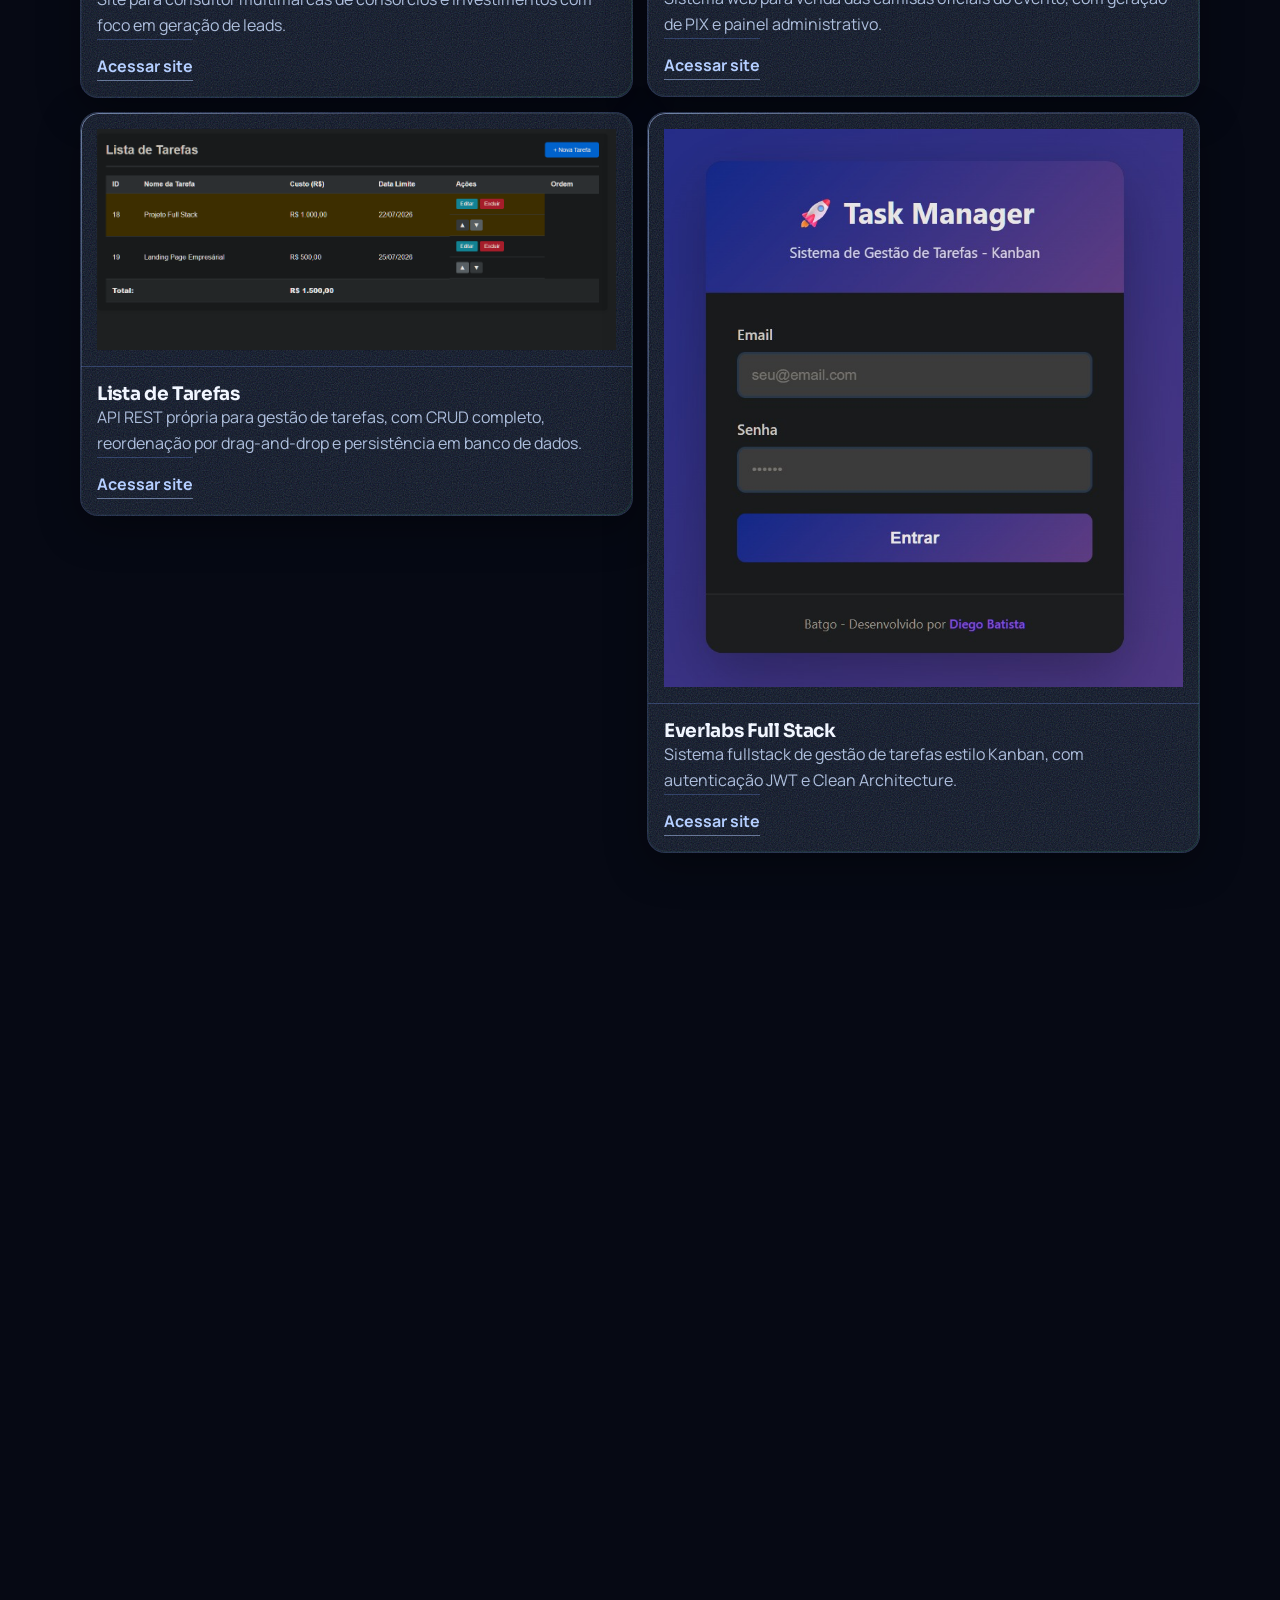
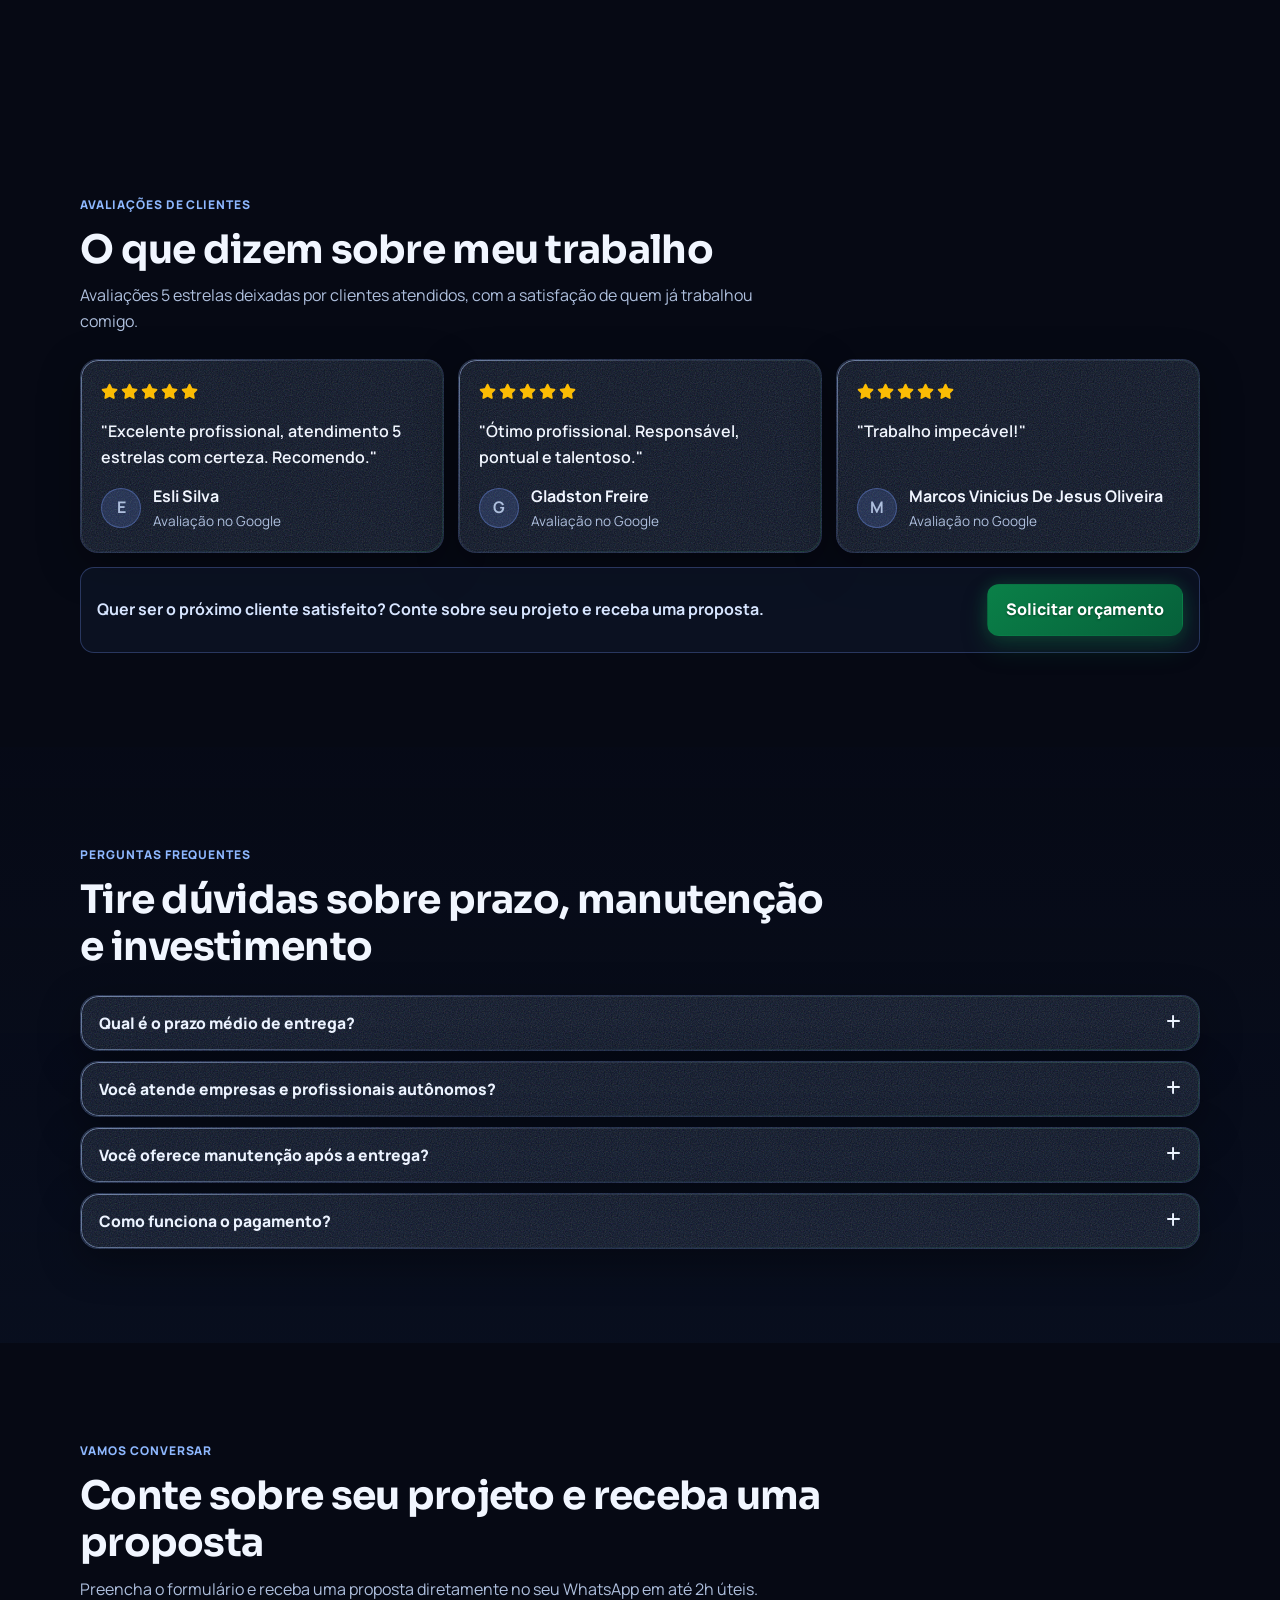
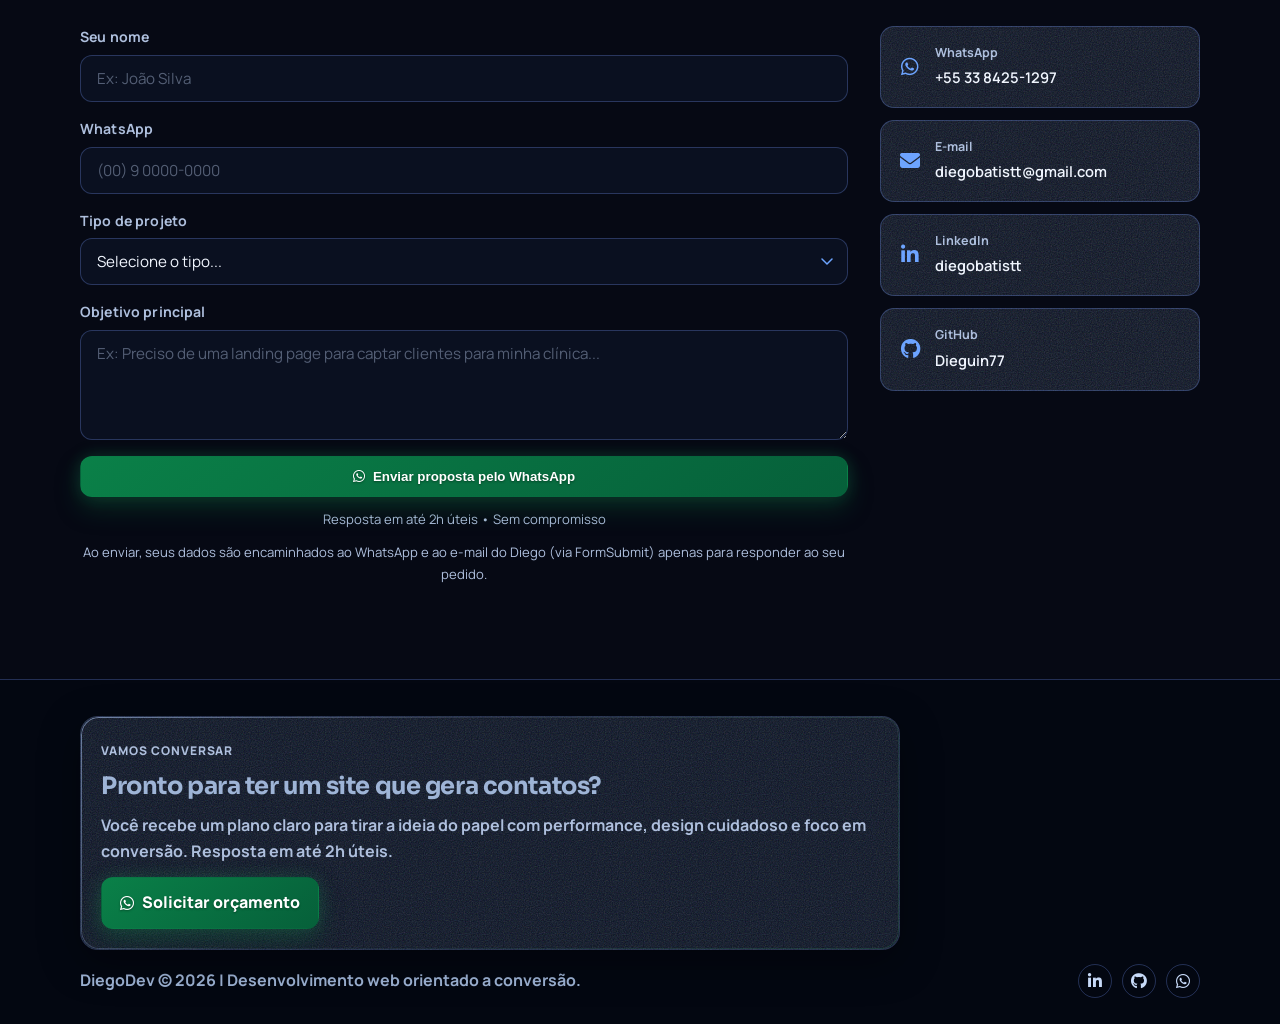
==== commit 7bf1b80d: "chore: volta a usar o domínio diegodev.dev.br O domínio foi renovado em 26/11/2026. Desfaz a troca t" ====
--- a/index.html
+++ b/index.html
@@ -9,7 +9,7 @@
     <meta name="robots" content="index, follow, max-image-preview:large, max-snippet:-1, max-video-preview:-1">
     <meta name="author" content="DiegoDev">
     <meta name="theme-color" content="#060914">
-    <link rel="canonical" href="https://dieguin77.github.io/site-diego-dev/">
+    <link rel="canonical" href="https://diegodev.dev.br/">
     <link rel="icon" type="image/png" href="imagem/favycon.png">
     <link rel="apple-touch-icon" href="imagem/favycon.png">
 
@@ -18,8 +18,8 @@
     <meta property="og:site_name" content="DiegoDev">
     <meta property="og:title" content="Desenvolvedor Web Full Stack | Landing Pages e Sites de Alta Conversão - DiegoDev">
     <meta property="og:description" content="Transforme seu site em um canal de vendas com estratégia, design e performance.">
-    <meta property="og:url" content="https://dieguin77.github.io/site-diego-dev/">
-    <meta property="og:image" content="https://dieguin77.github.io/site-diego-dev/imagem/og-cover.svg">
+    <meta property="og:url" content="https://diegodev.dev.br/">
+    <meta property="og:image" content="https://diegodev.dev.br/imagem/og-cover.svg">
     <meta property="og:image:width" content="1200">
     <meta property="og:image:height" content="630">
     <meta property="og:image:alt" content="DiegoDev — Desenvolvedor Web Full Stack">
@@ -27,7 +27,7 @@
     <meta name="twitter:card" content="summary_large_image">
     <meta name="twitter:title" content="Desenvolvedor Web Full Stack | Landing Pages e Sites de Alta Conversão - DiegoDev">
     <meta name="twitter:description" content="Criação de sites, landing pages e sistemas web com foco em conversão e performance.">
-    <meta name="twitter:image" content="https://dieguin77.github.io/site-diego-dev/imagem/og-cover.svg">
+    <meta name="twitter:image" content="https://diegodev.dev.br/imagem/og-cover.svg">
 
     <link rel="preconnect" href="https://fonts.googleapis.com">
     <link rel="preconnect" href="https://fonts.gstatic.com" crossorigin>
@@ -65,9 +65,9 @@
         {
             "@context": "https://schema.org",
             "@type": "ProfessionalService",
-            "@id": "https://dieguin77.github.io/site-diego-dev/#professionalservice",
+            "@id": "https://diegodev.dev.br/#professionalservice",
             "name": "DiegoDev",
-            "url": "https://dieguin77.github.io/site-diego-dev/",
+            "url": "https://diegodev.dev.br/",
             "description": "Desenvolvimento de landing pages, sites institucionais e sistemas web com foco em conversão e performance.",
             "areaServed": ["Minas Gerais", "Brasil", "Worldwide"],
             "telephone": "+553384251297",
@@ -98,8 +98,8 @@
                 {
                     "@type": "Organization",
                     "name": "DiegoDev",
-                    "url": "https://dieguin77.github.io/site-diego-dev/",
-                    "logo": "https://dieguin77.github.io/site-diego-dev/imagem/favycon.png",
+                    "url": "https://diegodev.dev.br/",
+                    "logo": "https://diegodev.dev.br/imagem/favycon.png",
                     "sameAs": [
                         "https://www.linkedin.com/in/diegobatistt",
                         "https://github.com/Dieguin77"
@@ -115,7 +115,7 @@
                 {
                     "@type": "WebSite",
                     "name": "DiegoDev",
-                    "url": "https://dieguin77.github.io/site-diego-dev/",
+                    "url": "https://diegodev.dev.br/",
                     "inLanguage": "pt-BR"
                 }
             ]
@@ -167,10 +167,10 @@
         {
             "@context": "https://schema.org",
             "@type": "Person",
-            "@id": "https://dieguin77.github.io/site-diego-dev/#diego",
+            "@id": "https://diegodev.dev.br/#diego",
             "name": "Diego",
             "jobTitle": "Desenvolvedor Web Full Stack",
-            "url": "https://dieguin77.github.io/site-diego-dev/",
+            "url": "https://diegodev.dev.br/",
             "email": "diegobatistt@gmail.com",
             "telephone": "+553384251297",
             "sameAs": [
@@ -180,7 +180,7 @@
             "worksFor": {
                 "@type": "Organization",
                 "name": "DiegoDev",
-                "url": "https://dieguin77.github.io/site-diego-dev/"
+                "url": "https://diegodev.dev.br/"
             }
         }
         </script>
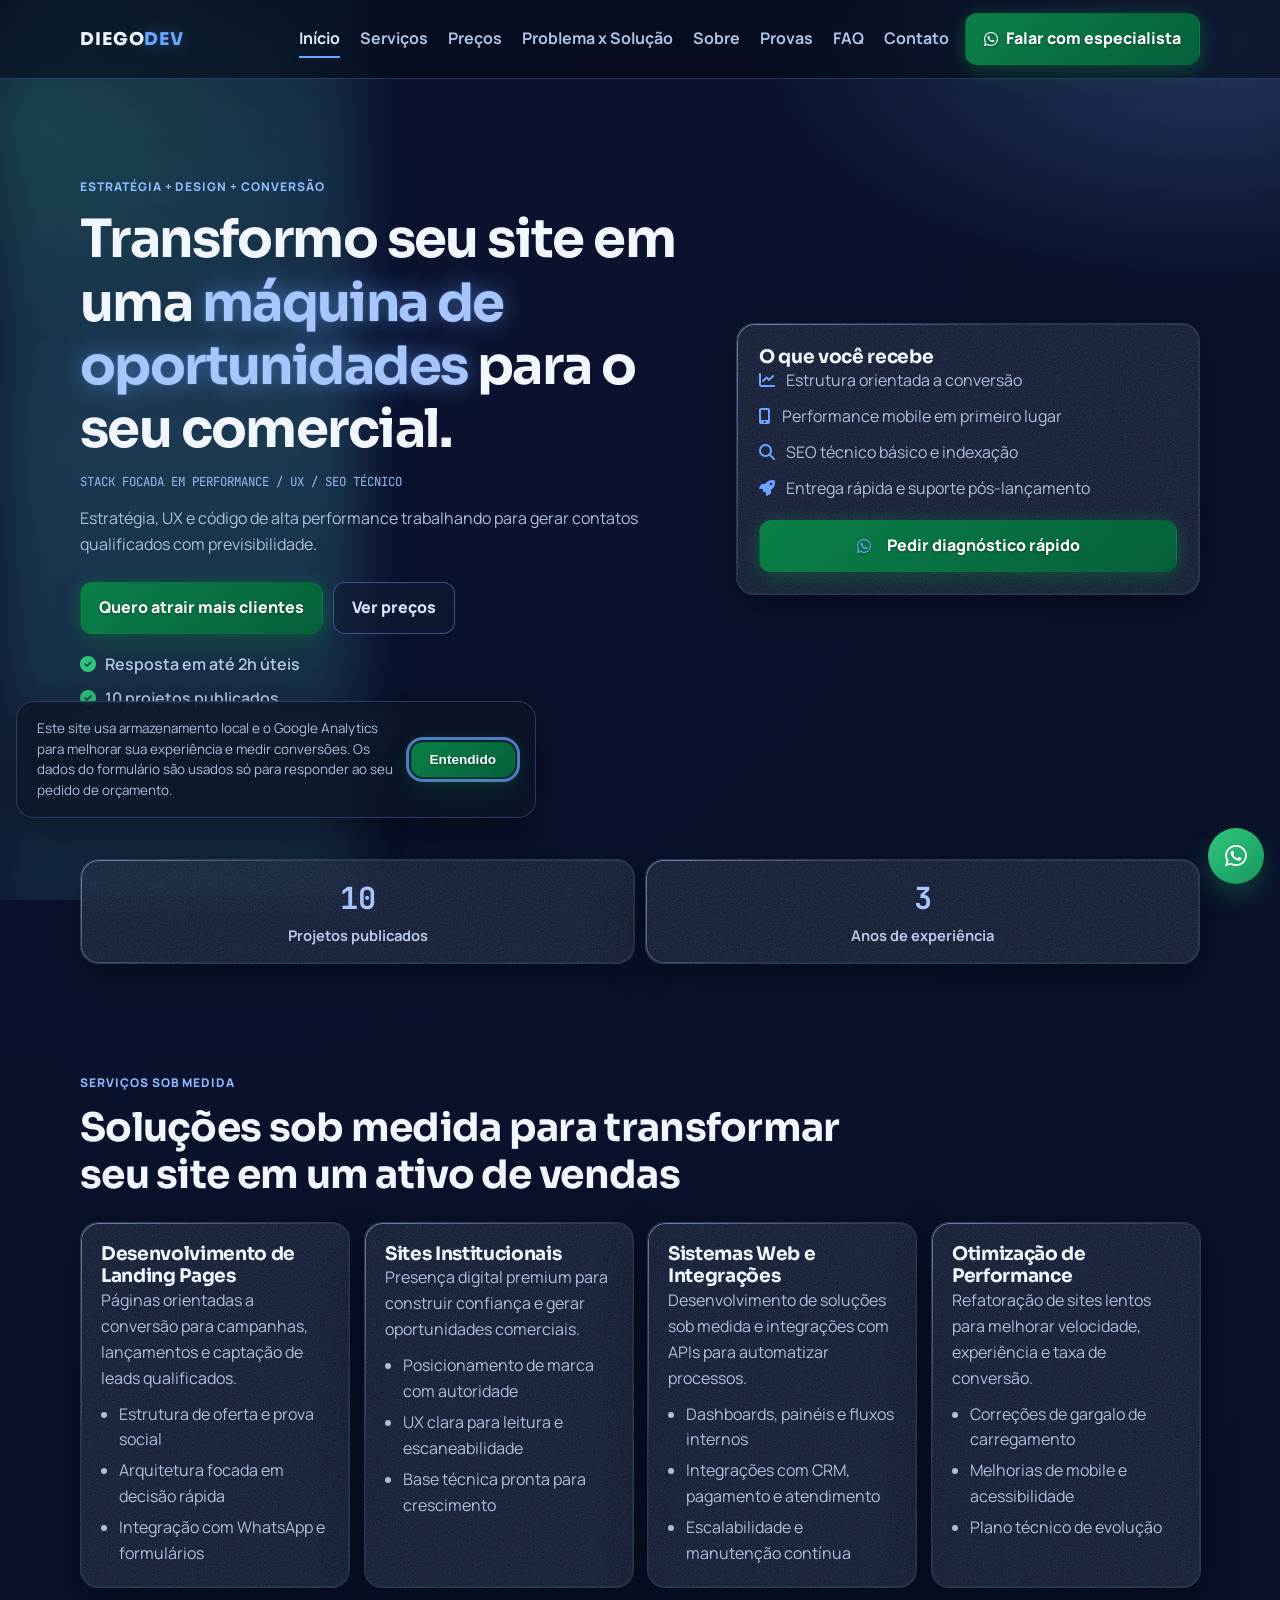
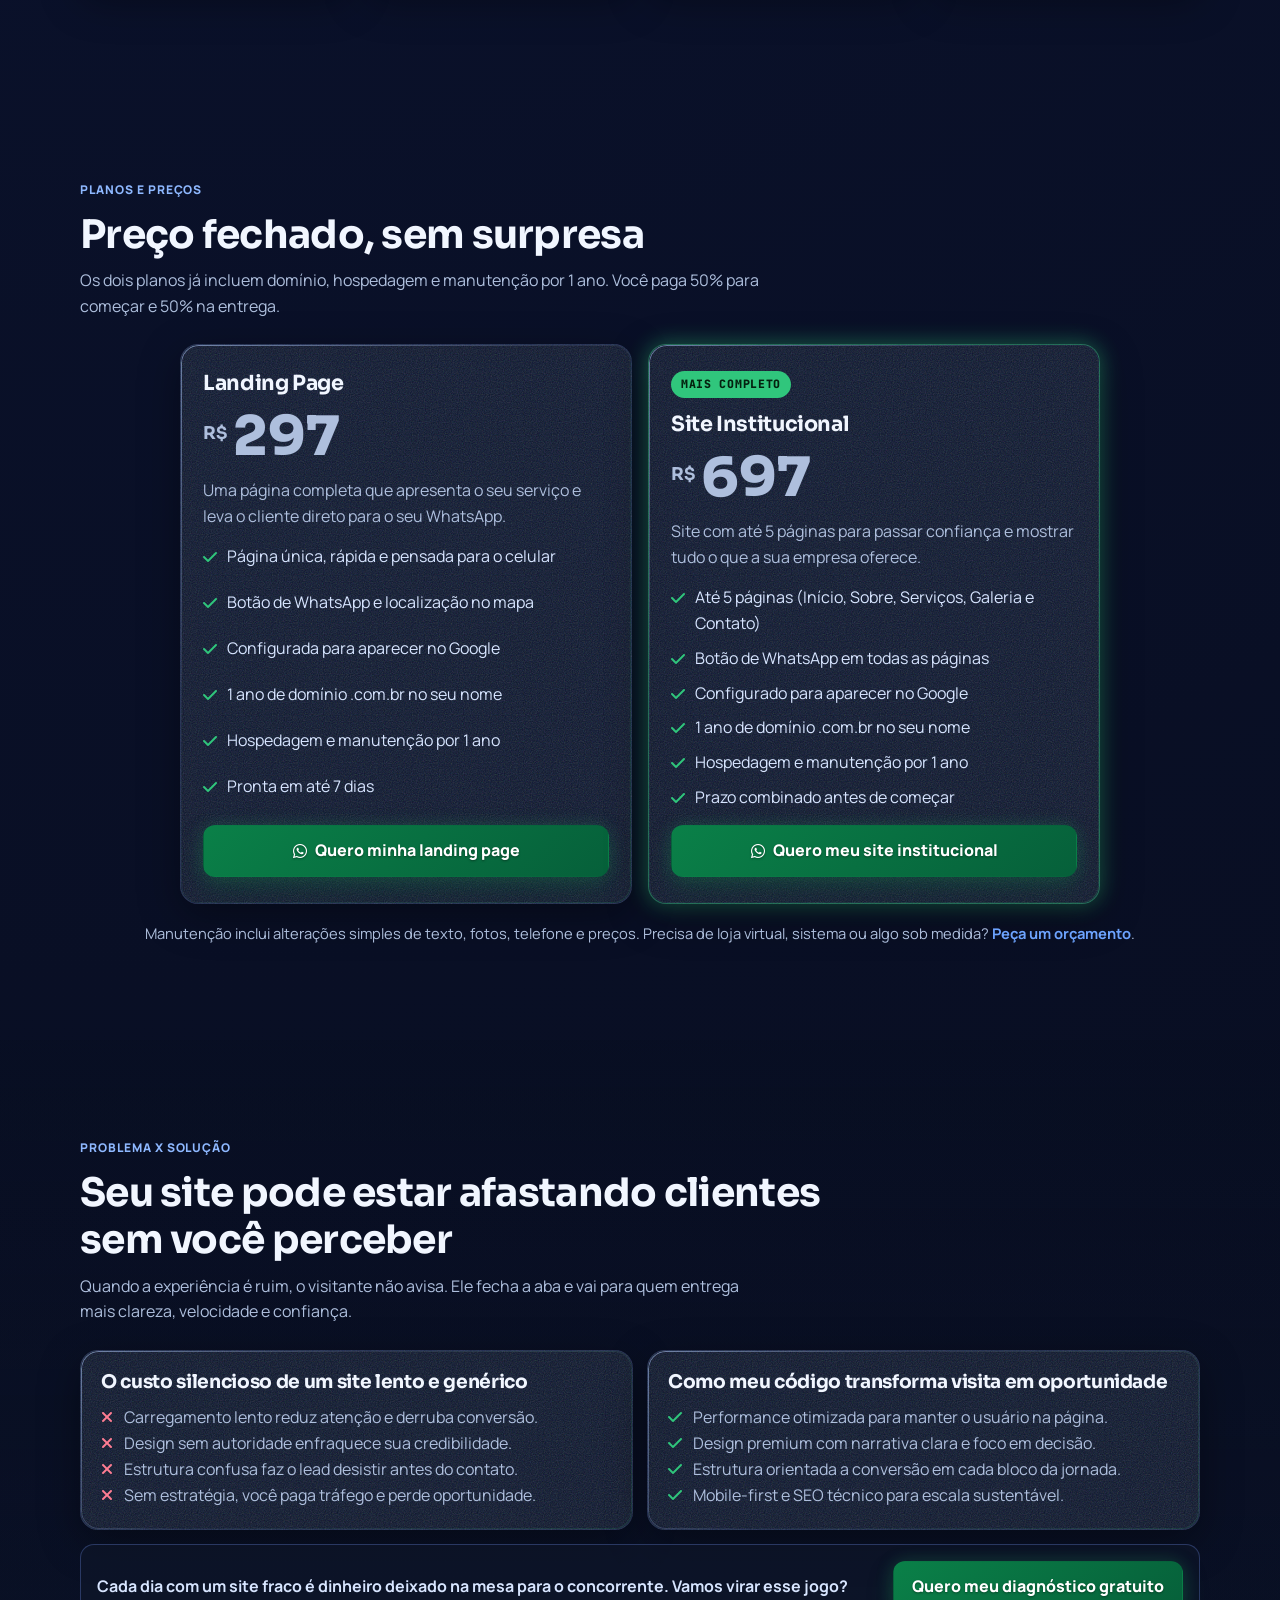
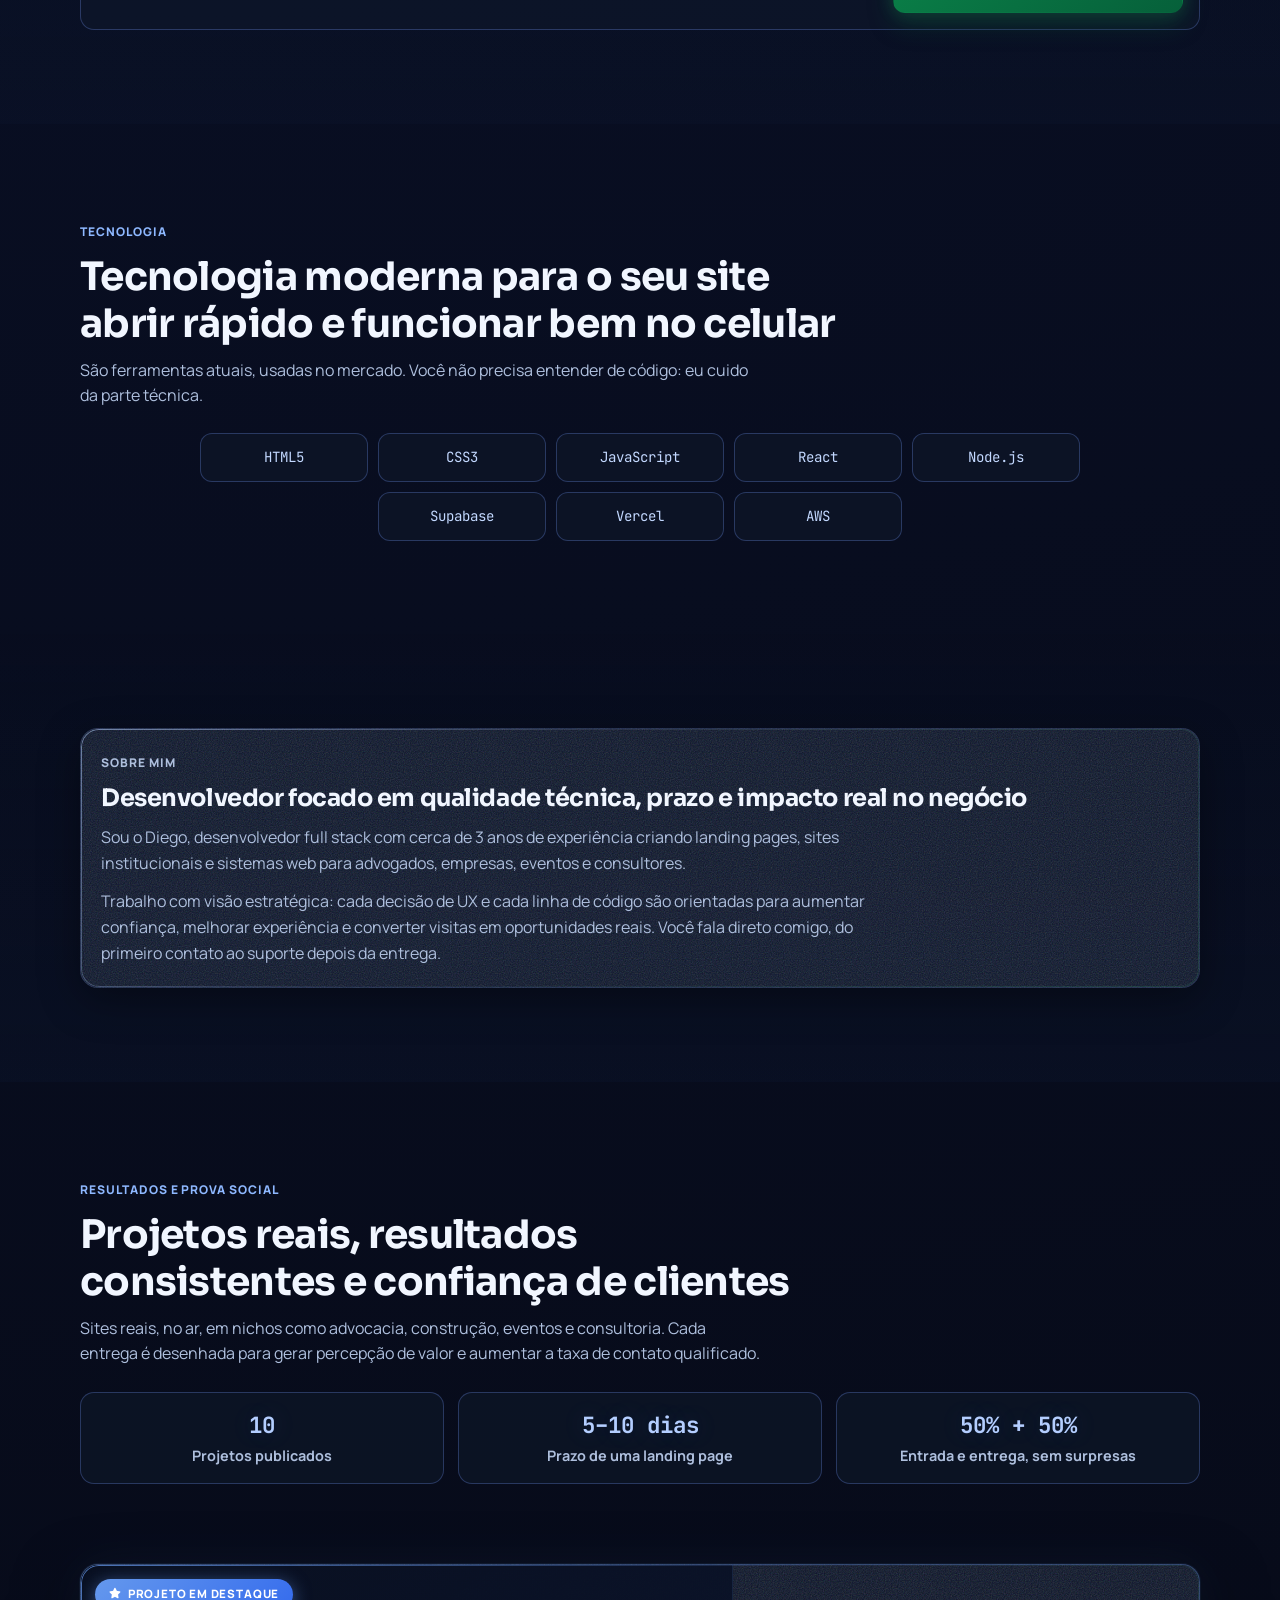
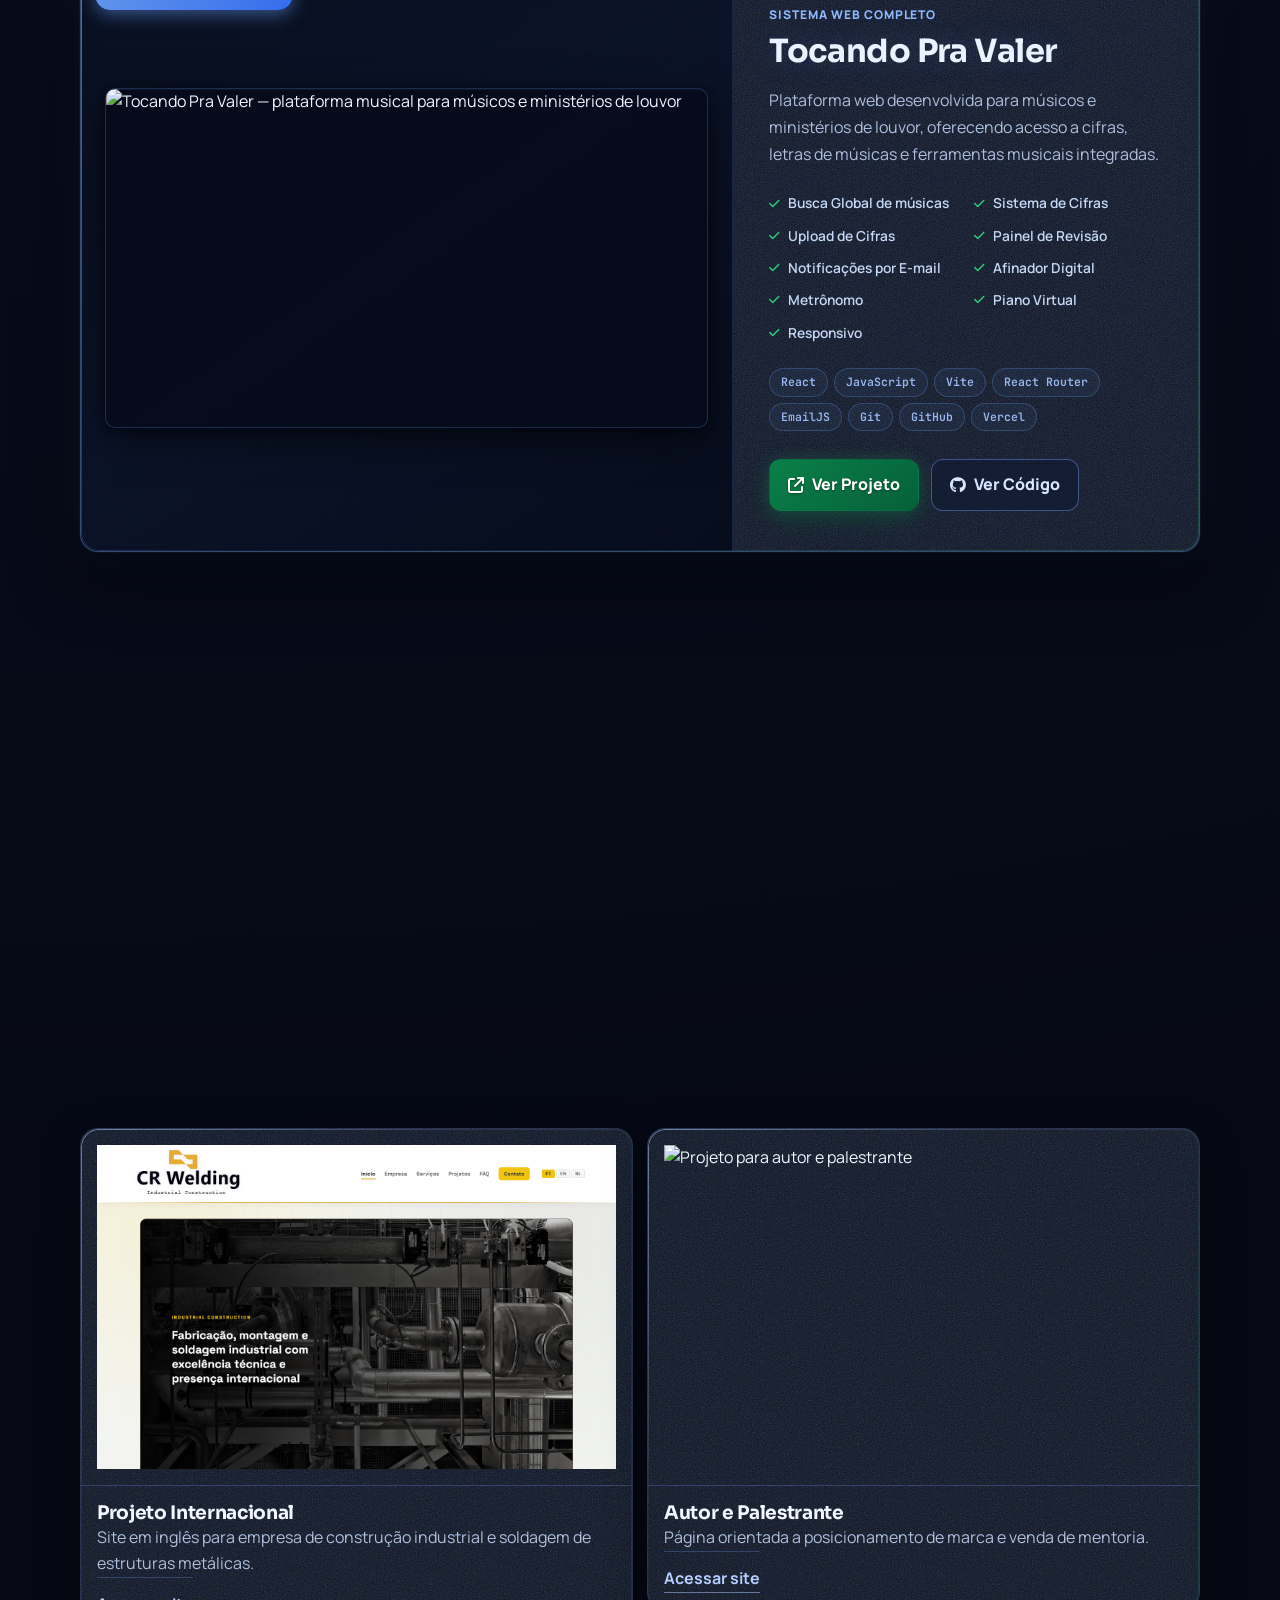
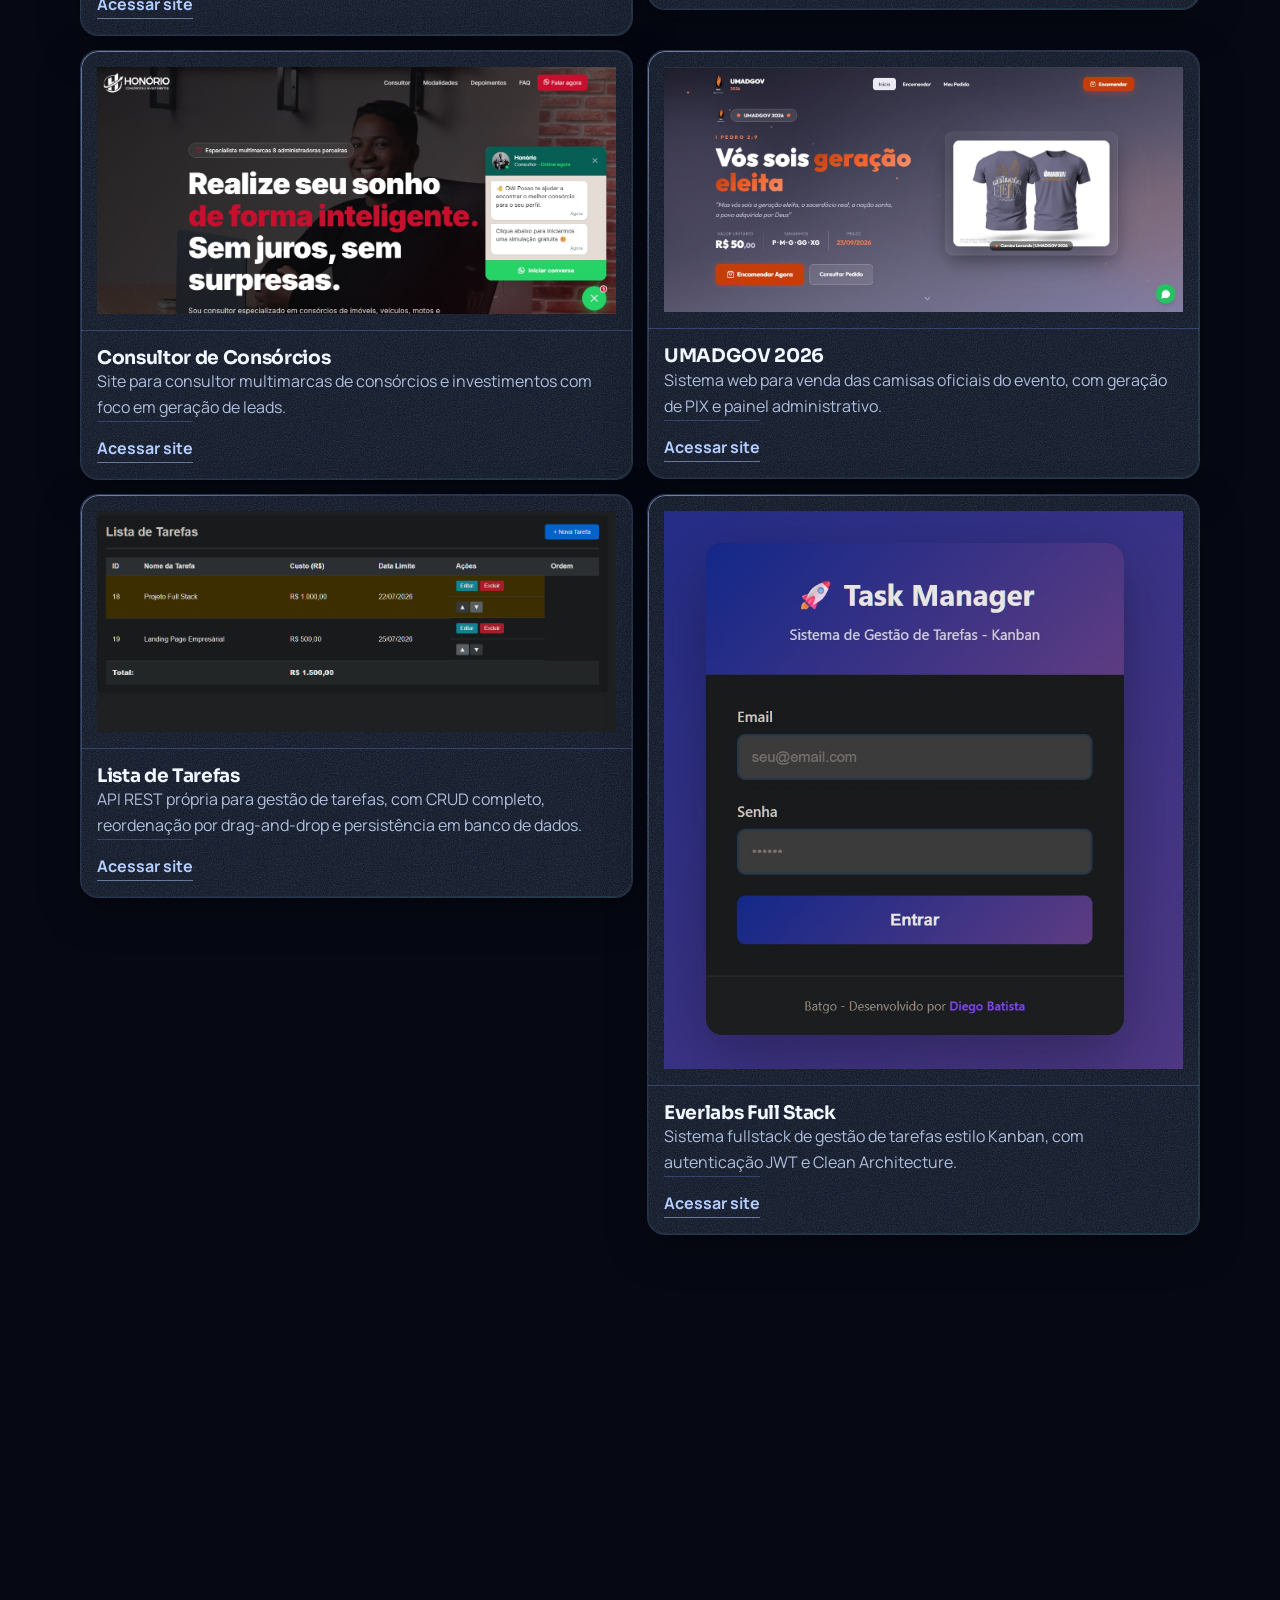
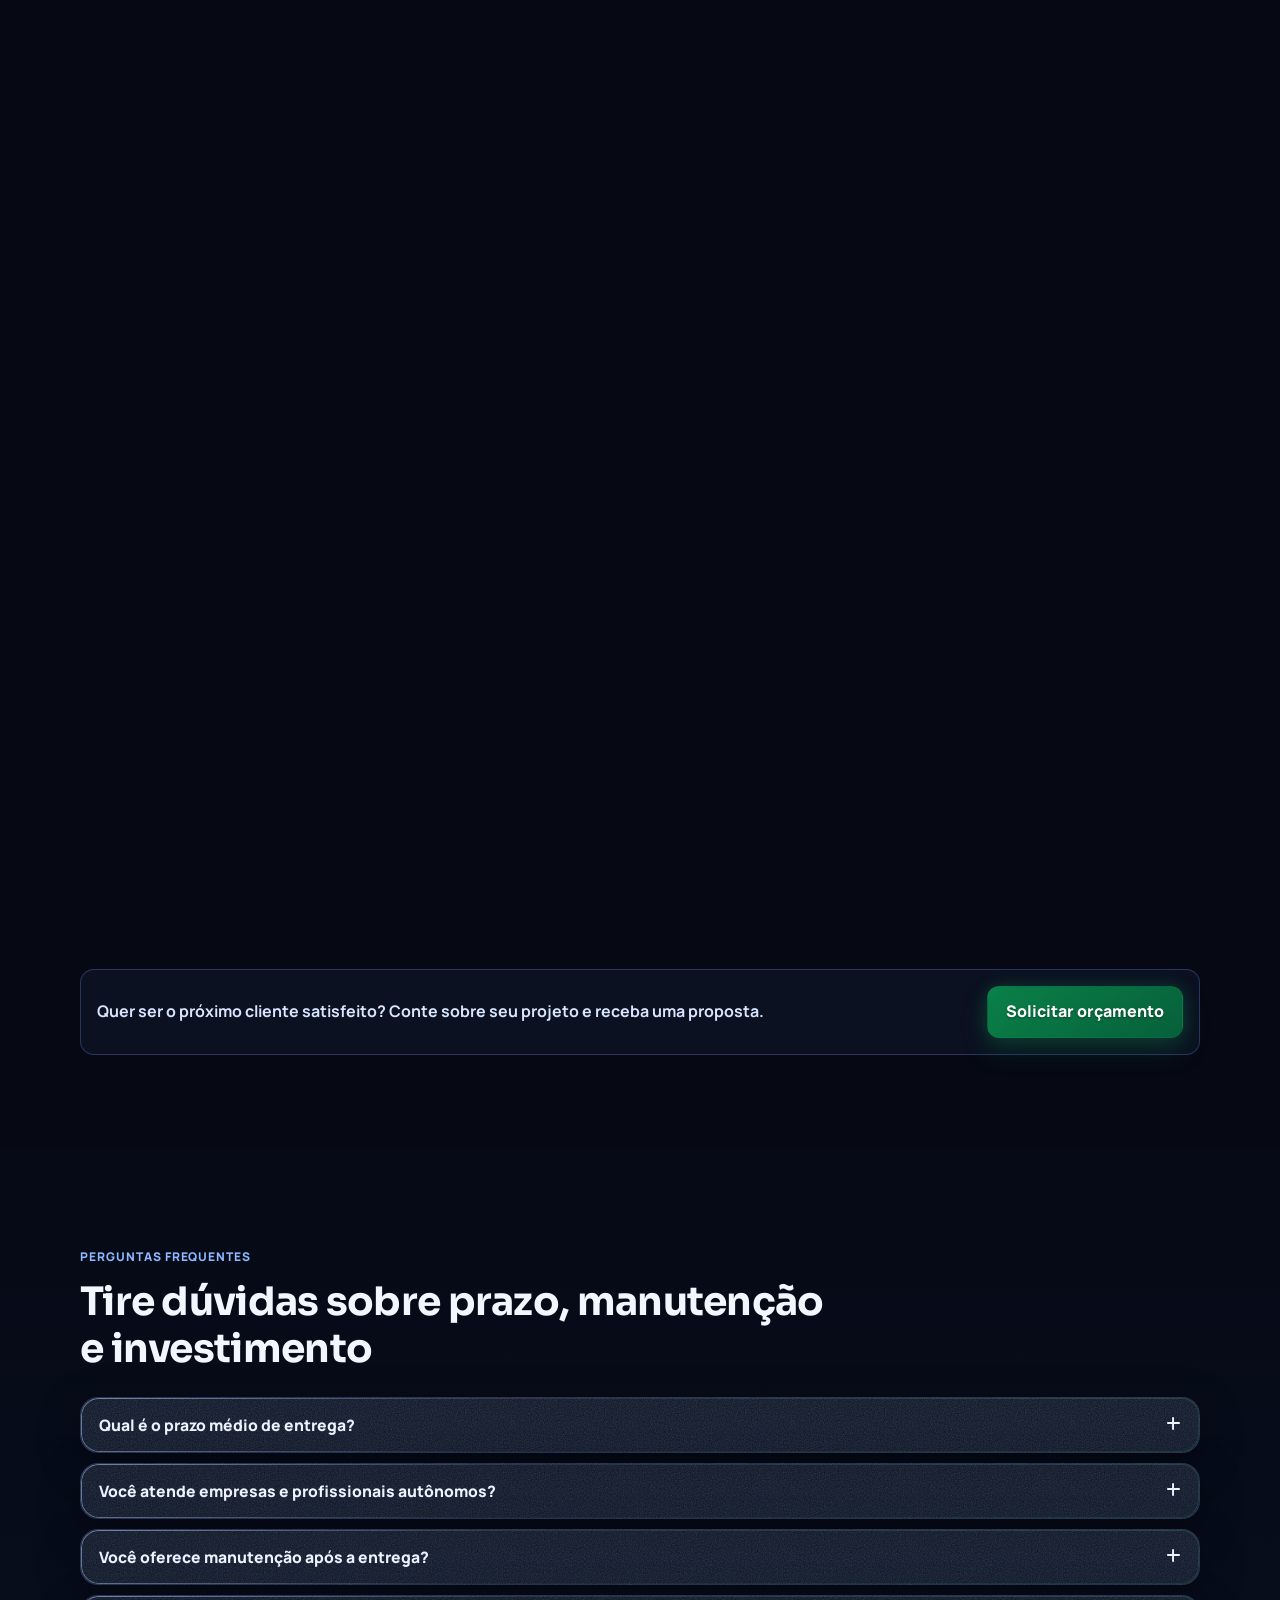
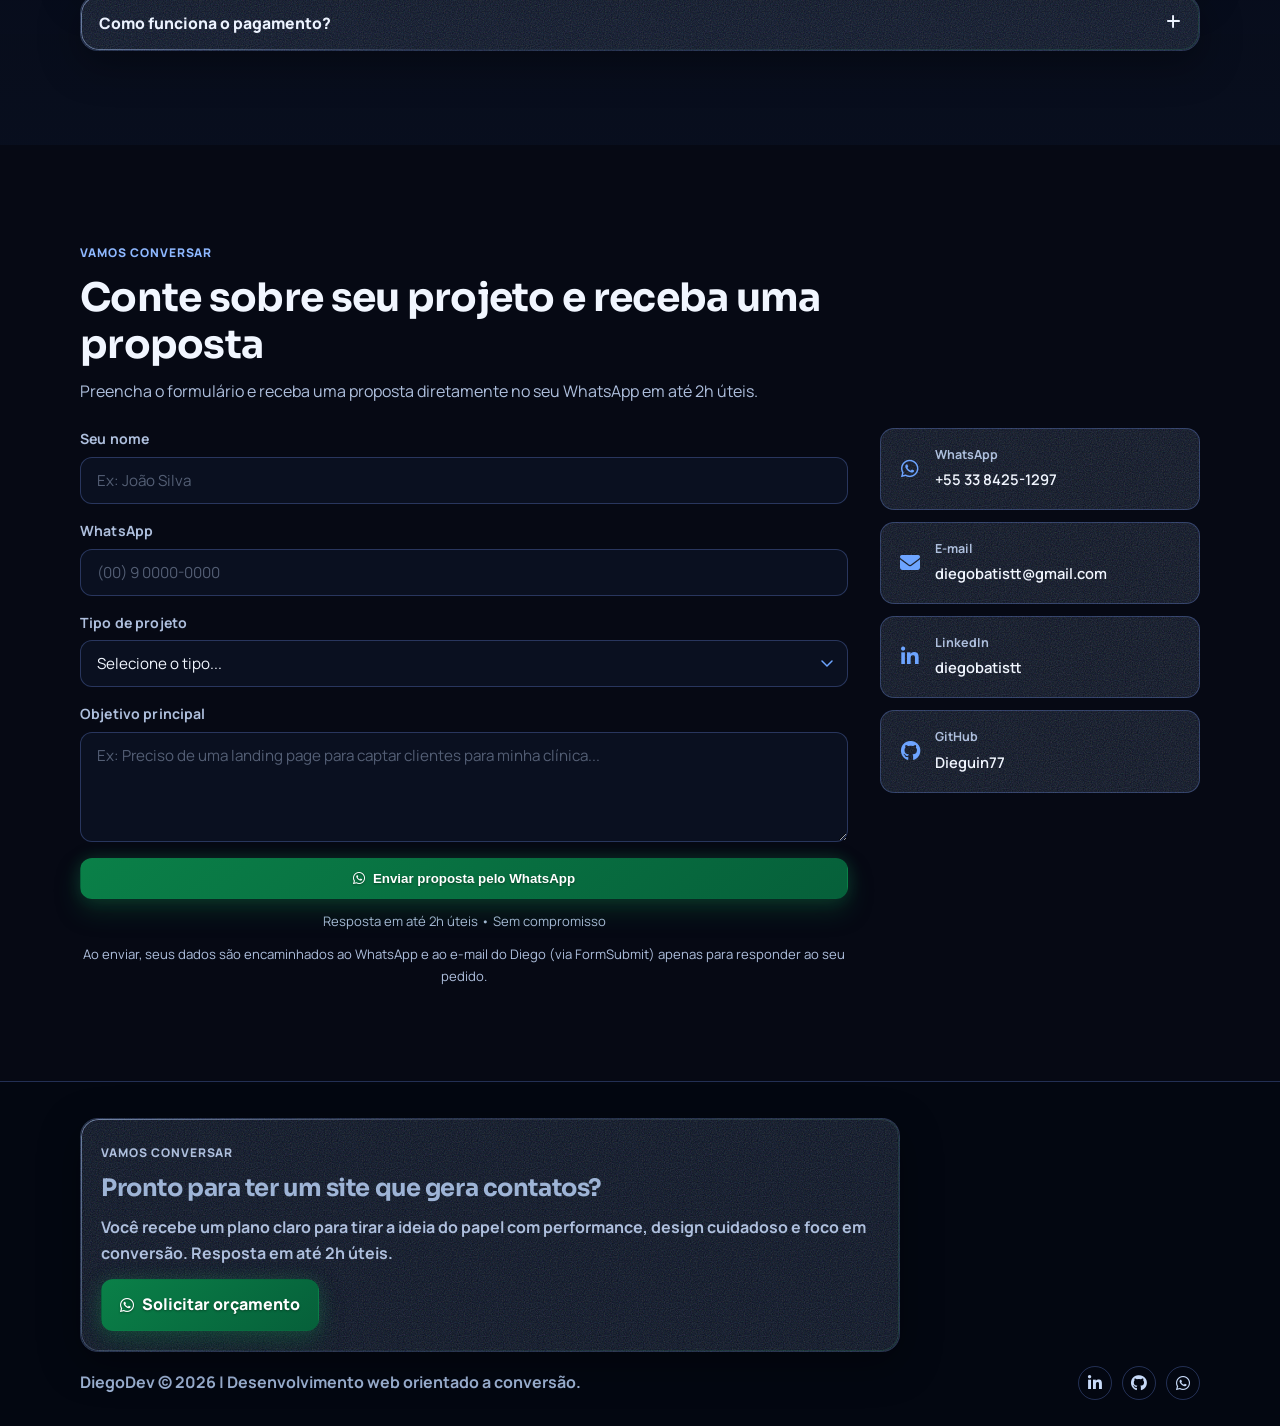
==== commit 7a25fff7: "feat: adiciona seção de preços e prints das avaliações - Nova seção "Planos e preços": Landing Page " ====
--- a/index.html
+++ b/index.html
@@ -206,8 +206,8 @@
             <nav class="desktop-nav" aria-label="Navegação principal">
                 <a href="#hero">Início</a>
                 <a href="#servicos">Serviços</a>
+                <a href="#precos">Preços</a>
                 <a href="#problema-solucao">Problema x Solução</a>
-                <a href="#stack">Tech Stack</a>
                 <a href="#sobre">Sobre</a>
                 <a href="#provas">Provas</a>
                 <a href="#faq">FAQ</a>
@@ -223,8 +223,8 @@
         <nav class="mobile-menu" id="mobileMenu" aria-label="Menu mobile">
             <a href="#hero">Início</a>
             <a href="#servicos">Serviços</a>
+            <a href="#precos">Preços</a>
             <a href="#problema-solucao">Problema x Solução</a>
-            <a href="#stack">Tech Stack</a>
             <a href="#sobre">Sobre</a>
             <a href="#provas">Provas</a>
             <a href="#faq">FAQ</a>
@@ -243,7 +243,7 @@
 
                     <div class="hero-ctas">
                         <a class="btn btn-primary" id="heroPrimaryCta" data-track="hero-primary-cta" href="#contato">Solicitar orçamento</a>
-                        <a class="btn btn-secondary" data-track="hero-secondary-cta" href="#provas">Ver resultados</a>
+                        <a class="btn btn-secondary" data-track="hero-secondary-cta" href="#precos">Ver preços</a>
                     </div>
 
                     <div class="trust-inline">
@@ -329,6 +329,54 @@
             </div>
         </section>
 
+        <section class="section" id="precos" aria-labelledby="precos-title">
+            <div class="container">
+                <div class="section-heading reveal">
+                    <p class="eyebrow">Planos e preços</p>
+                    <h2 id="precos-title">Preço fechado, sem surpresa</h2>
+                    <p class="section-intro">Os dois planos já incluem domínio, hospedagem e manutenção por 1 ano. Você paga 50% para começar e 50% na entrega.</p>
+                </div>
+                <div class="pricing-grid">
+                    <article class="service-card price-card reveal">
+                        <h3>Landing Page</h3>
+                        <p class="price-value"><small>R$</small>297</p>
+                        <p class="price-sub">Uma página completa que apresenta o seu serviço e leva o cliente direto para o seu WhatsApp.</p>
+                        <ul class="price-list">
+                            <li><i class="fas fa-check" aria-hidden="true"></i> Página única, rápida e pensada para o celular</li>
+                            <li><i class="fas fa-check" aria-hidden="true"></i> Botão de WhatsApp e localização no mapa</li>
+                            <li><i class="fas fa-check" aria-hidden="true"></i> Configurada para aparecer no Google</li>
+                            <li><i class="fas fa-check" aria-hidden="true"></i> 1 ano de domínio .com.br no seu nome</li>
+                            <li><i class="fas fa-check" aria-hidden="true"></i> Hospedagem e manutenção por 1 ano</li>
+                            <li><i class="fas fa-check" aria-hidden="true"></i> Pronta em até 7 dias</li>
+                        </ul>
+                        <a class="btn btn-primary btn-full" data-track="precos-landing-page" href="https://wa.me/553384251297?text=Olá+Diego!+Quero+a+Landing+Page+de+R%24+297." target="_blank" rel="noopener noreferrer">
+                            <i class="fab fa-whatsapp" aria-hidden="true"></i>
+                            Quero minha landing page
+                        </a>
+                    </article>
+                    <article class="service-card price-card featured reveal">
+                        <span class="price-badge">Mais completo</span>
+                        <h3>Site Institucional</h3>
+                        <p class="price-value"><small>R$</small>697</p>
+                        <p class="price-sub">Site com até 5 páginas para passar confiança e mostrar tudo o que a sua empresa oferece.</p>
+                        <ul class="price-list">
+                            <li><i class="fas fa-check" aria-hidden="true"></i> Até 5 páginas (Início, Sobre, Serviços, Galeria e Contato)</li>
+                            <li><i class="fas fa-check" aria-hidden="true"></i> Botão de WhatsApp em todas as páginas</li>
+                            <li><i class="fas fa-check" aria-hidden="true"></i> Configurado para aparecer no Google</li>
+                            <li><i class="fas fa-check" aria-hidden="true"></i> 1 ano de domínio .com.br no seu nome</li>
+                            <li><i class="fas fa-check" aria-hidden="true"></i> Hospedagem e manutenção por 1 ano</li>
+                            <li><i class="fas fa-check" aria-hidden="true"></i> Prazo combinado antes de começar</li>
+                        </ul>
+                        <a class="btn btn-primary btn-full" data-track="precos-site-institucional" href="https://wa.me/553384251297?text=Olá+Diego!+Quero+o+Site+Institucional+de+R%24+697." target="_blank" rel="noopener noreferrer">
+                            <i class="fab fa-whatsapp" aria-hidden="true"></i>
+                            Quero meu site institucional
+                        </a>
+                    </article>
+                </div>
+                <p class="pricing-note reveal">Manutenção inclui alterações simples de texto, fotos, telefone e preços. Precisa de loja virtual, sistema ou algo sob medida? <a href="#contato">Peça um orçamento</a>.</p>
+            </div>
+        </section>
+
         <section class="section soft-bg" id="problema-solucao" aria-labelledby="problema-solucao-title">
             <div class="container">
                 <div class="section-heading reveal">
@@ -372,73 +420,20 @@
         <section class="section" id="stack" aria-labelledby="stack-title">
             <div class="container">
                 <div class="section-heading reveal">
-                    <p class="eyebrow">Tech Stack</p>
-                    <h2 id="stack-title">Tecnologias que sustentam performance, estabilidade e escala</h2>
-                </div>
-                <div class="stack-categories">
-                    <div class="stack-category reveal">
-                        <h3 class="stack-category-title"><i class="fas fa-code" aria-hidden="true"></i> Front-End</h3>
-                        <ul class="stack-grid" aria-label="Tecnologias de Front-End">
-                            <li class="stack-chip reveal">HTML5</li>
-                            <li class="stack-chip reveal">CSS3</li>
-                            <li class="stack-chip reveal">JavaScript</li>
-                            <li class="stack-chip reveal">TypeScript</li>
-                            <li class="stack-chip reveal">React</li>
-                            <li class="stack-chip reveal">Vite</li>
-                            <li class="stack-chip reveal">Tailwind CSS</li>
-                            <li class="stack-chip reveal">Bootstrap</li>
-                        </ul>
-                    </div>
-
-                    <div class="stack-category reveal">
-                        <h3 class="stack-category-title"><i class="fas fa-server" aria-hidden="true"></i> Back-End</h3>
-                        <ul class="stack-grid" aria-label="Tecnologias de Back-End">
-                            <li class="stack-chip reveal">Node.js</li>
-                            <li class="stack-chip reveal">Express.js</li>
-                            <li class="stack-chip reveal">REST APIs</li>
-                            <li class="stack-chip reveal">JWT Authentication</li>
-                        </ul>
-                    </div>
-
-                    <div class="stack-category reveal">
-                        <h3 class="stack-category-title"><i class="fas fa-database" aria-hidden="true"></i> Banco de Dados</h3>
-                        <ul class="stack-grid" aria-label="Tecnologias de Banco de Dados">
-                            <li class="stack-chip reveal">PostgreSQL</li>
-                            <li class="stack-chip reveal">MySQL</li>
-                            <li class="stack-chip reveal">Supabase</li>
-                            <li class="stack-chip reveal">Prisma ORM</li>
-                        </ul>
-                    </div>
-
-                    <div class="stack-category reveal">
-                        <h3 class="stack-category-title"><i class="fas fa-cloud" aria-hidden="true"></i> Cloud &amp; DevOps</h3>
-                        <ul class="stack-grid" aria-label="Tecnologias de Cloud e DevOps">
-                            <li class="stack-chip reveal">AWS</li>
-                            <li class="stack-chip reveal">Docker</li>
-                            <li class="stack-chip reveal">Vercel</li>
-                        </ul>
-                    </div>
-
-                    <div class="stack-category reveal">
-                        <h3 class="stack-category-title"><i class="fas fa-toolbox" aria-hidden="true"></i> Ferramentas</h3>
-                        <ul class="stack-grid" aria-label="Ferramentas de trabalho">
-                            <li class="stack-chip reveal">Git</li>
-                            <li class="stack-chip reveal">GitHub</li>
-                            <li class="stack-chip reveal">VS Code</li>
-                            <li class="stack-chip reveal">Postman</li>
-                            <li class="stack-chip reveal">Figma</li>
-                            <li class="stack-chip reveal">GitHub Pages</li>
-                            <li class="stack-chip reveal">npm</li>
-                        </ul>
-                    </div>
-
-                    <div class="stack-category reveal">
-                        <h3 class="stack-category-title"><i class="fas fa-pen-nib" aria-hidden="true"></i> CMS</h3>
-                        <ul class="stack-grid" aria-label="Tecnologias de CMS">
-                            <li class="stack-chip reveal">Sanity.io</li>
-                        </ul>
-                    </div>
-                </div>
+                    <p class="eyebrow">Tecnologia</p>
+                    <h2 id="stack-title">Tecnologia moderna para o seu site abrir rápido e funcionar bem no celular</h2>
+                    <p class="section-intro">São ferramentas atuais, usadas no mercado. Você não precisa entender de código: eu cuido da parte técnica.</p>
+                </div>
+                <ul class="stack-grid stack-compact" aria-label="Principais tecnologias">
+                    <li class="stack-chip reveal">HTML5</li>
+                    <li class="stack-chip reveal">CSS3</li>
+                    <li class="stack-chip reveal">JavaScript</li>
+                    <li class="stack-chip reveal">React</li>
+                    <li class="stack-chip reveal">Node.js</li>
+                    <li class="stack-chip reveal">Supabase</li>
+                    <li class="stack-chip reveal">Vercel</li>
+                    <li class="stack-chip reveal">AWS</li>
+                </ul>
             </div>
         </section>
 
@@ -638,24 +633,21 @@
                     <div class="section-heading reveal">
                         <p class="eyebrow">Avaliações de clientes</p>
                         <h3 class="reviews-title">O que dizem sobre meu trabalho</h3>
-                        <p class="section-intro">Avaliações 5 estrelas deixadas por clientes atendidos, com a satisfação de quem já trabalhou comigo.</p>
+                        <p class="section-intro">Prints das avaliações 5 estrelas que clientes deixaram no meu perfil do Google.</p>
                     </div>
-                    <div class="testimonial-grid">
-                        <article class="testimonial-card review-card reveal">
-                            <div class="review-stars" role="img" aria-label="5 de 5 estrelas"><i class="fas fa-star" aria-hidden="true"></i><i class="fas fa-star" aria-hidden="true"></i><i class="fas fa-star" aria-hidden="true"></i><i class="fas fa-star" aria-hidden="true"></i><i class="fas fa-star" aria-hidden="true"></i></div>
-                            <blockquote>"Excelente profissional, atendimento 5 estrelas com certeza. Recomendo."</blockquote>
-                            <footer><span class="review-avatar" aria-hidden="true">E</span><div><strong>Esli Silva</strong><span>Avaliação no Google</span></div></footer>
-                        </article>
-                        <article class="testimonial-card review-card reveal">
-                            <div class="review-stars" role="img" aria-label="5 de 5 estrelas"><i class="fas fa-star" aria-hidden="true"></i><i class="fas fa-star" aria-hidden="true"></i><i class="fas fa-star" aria-hidden="true"></i><i class="fas fa-star" aria-hidden="true"></i><i class="fas fa-star" aria-hidden="true"></i></div>
-                            <blockquote>"Ótimo profissional. Responsável, pontual e talentoso."</blockquote>
-                            <footer><span class="review-avatar" aria-hidden="true">G</span><div><strong>Gladston Freire</strong><span>Avaliação no Google</span></div></footer>
-                        </article>
-                        <article class="testimonial-card review-card reveal">
-                            <div class="review-stars" role="img" aria-label="5 de 5 estrelas"><i class="fas fa-star" aria-hidden="true"></i><i class="fas fa-star" aria-hidden="true"></i><i class="fas fa-star" aria-hidden="true"></i><i class="fas fa-star" aria-hidden="true"></i><i class="fas fa-star" aria-hidden="true"></i></div>
-                            <blockquote>"Trabalho impecável!"</blockquote>
-                            <footer><span class="review-avatar" aria-hidden="true">M</span><div><strong>Marcos Vinicius De Jesus Oliveira</strong><span>Avaliação no Google</span></div></footer>
-                        </article>
+                    <div class="testimonial-grid review-prints">
+                        <figure class="testimonial-card review-card review-print reveal">
+                            <img src="imagem/avaliacao-esli.png" alt="Avaliação 5 estrelas de Esli Silva no Google: Excelente profissional, atendimento 5 estrelas com certeza. Recomendo." width="902" height="180" loading="lazy" decoding="async">
+                        </figure>
+                        <figure class="testimonial-card review-card review-print reveal">
+                            <img src="imagem/avaliacao-gladston.png" alt="Avaliação 5 estrelas de Gladston Freire no Google: Ótimo profissional. Responsável, pontual e talentoso." width="890" height="180" loading="lazy" decoding="async">
+                        </figure>
+                        <figure class="testimonial-card review-card review-print reveal">
+                            <img src="imagem/avaliacao-marcos.png" alt="Avaliação 5 estrelas de Marcos Vinicius De Jesus Oliveira no Google: Trabalho impecável!" width="890" height="180" loading="lazy" decoding="async">
+                        </figure>
+                        <figure class="testimonial-card review-card review-print reveal">
+                            <img src="imagem/avaliacao-wagner.png" alt="Avaliação 5 estrelas de Wagner Gomes dos Santos no Google, sem comentário escrito" width="890" height="130" loading="lazy" decoding="async">
+                        </figure>
                     </div>
                     <div class="section-cta-inline reveal">
                         <p>Quer ser o próximo cliente satisfeito? Conte sobre seu projeto e receba uma proposta.</p>
@@ -678,7 +670,7 @@
                             <i class="fas fa-plus" aria-hidden="true"></i>
                         </button>
                         <div class="faq-answer" id="faq-a1" role="region" aria-labelledby="faq-q1">
-                            <p>Landing pages costumam levar de 5 a 10 dias úteis. Projetos institucionais variam de 10 a 20 dias, conforme escopo.</p>
+                            <p>Landing pages ficam prontas em até 7 dias. Sites institucionais levam de 10 a 20 dias, conforme o conteúdo, e o prazo é combinado antes de começar.</p>
                         </div>
                     </article>
                     <article class="faq-item reveal">
@@ -696,7 +688,7 @@
                             <i class="fas fa-plus" aria-hidden="true"></i>
                         </button>
                         <div class="faq-answer" id="faq-a3" role="region" aria-labelledby="faq-q3">
-                            <p>Sim. Posso atuar com suporte contínuo, melhorias evolutivas e ajustes técnicos para manter o projeto performando.</p>
+                            <p>Sim. A Landing Page e o Site Institucional já incluem 1 ano de manutenção, com alterações simples de texto, fotos, telefone e preços. Depois do primeiro ano, a renovação é combinada à parte.</p>
                         </div>
                     </article>
                     <article class="faq-item reveal">
--- a/style.css
+++ b/style.css
@@ -1386,3 +1386,65 @@
 @media (min-width: 1024px) {
     .reviews-block .testimonial-grid { grid-template-columns: repeat(3, 1fr); }
 }
+
+/* Planos e preços */
+.pricing-grid { display: grid; gap: 16px; }
+.price-card { display: flex; flex-direction: column; gap: 14px; padding: 26px 22px; }
+.price-card h3 { font-size: 1.3rem; }
+.price-badge {
+    align-self: flex-start;
+    font-family: var(--font-mono);
+    font-size: 0.72rem;
+    font-weight: 800;
+    letter-spacing: 0.06em;
+    text-transform: uppercase;
+    color: #04210f;
+    background: var(--success);
+    padding: 4px 10px;
+    border-radius: 999px;
+}
+.price-value {
+    font-family: var(--font-title);
+    font-size: clamp(2.6rem, 10vw, 3.4rem);
+    font-weight: 800;
+    line-height: 1;
+    color: var(--text);
+}
+.price-value small {
+    font-size: 1.1rem;
+    font-weight: 700;
+    color: var(--muted);
+    margin-right: 6px;
+    vertical-align: 0.9em;
+}
+.price-sub { color: var(--muted); }
+.price-card .price-list {
+    list-style: none;
+    padding-left: 0;
+    margin-top: 0;
+    display: grid;
+    gap: 9px;
+    color: #d7e5ff;
+    flex: 1;
+}
+.price-list li { display: flex; gap: 10px; align-items: flex-start; }
+.price-list i { color: var(--success); margin-top: 5px; }
+.price-card.featured {
+    border-color: rgba(48, 198, 124, 0.45);
+    box-shadow: 0 12px 40px rgba(0, 0, 0, 0.35), var(--neon-success);
+}
+.pricing-note { margin-top: 18px; color: var(--muted); font-size: 0.92rem; text-align: center; }
+.pricing-note a { color: var(--primary); font-weight: 700; }
+@media (min-width: 760px) {
+    .pricing-grid { grid-template-columns: repeat(2, 1fr); max-width: 920px; margin: 0 auto; }
+}
+
+/* Avaliações em print do Google */
+.review-print { margin: 0; padding: 0; overflow: hidden; background-color: #131313; }
+.review-print img { display: block; width: 100%; height: auto; }
+@media (min-width: 1024px) {
+    .reviews-block .review-prints { grid-template-columns: repeat(2, 1fr); }
+}
+
+/* Tecnologia resumida */
+.stack-compact { max-width: 900px; margin: 0 auto; }
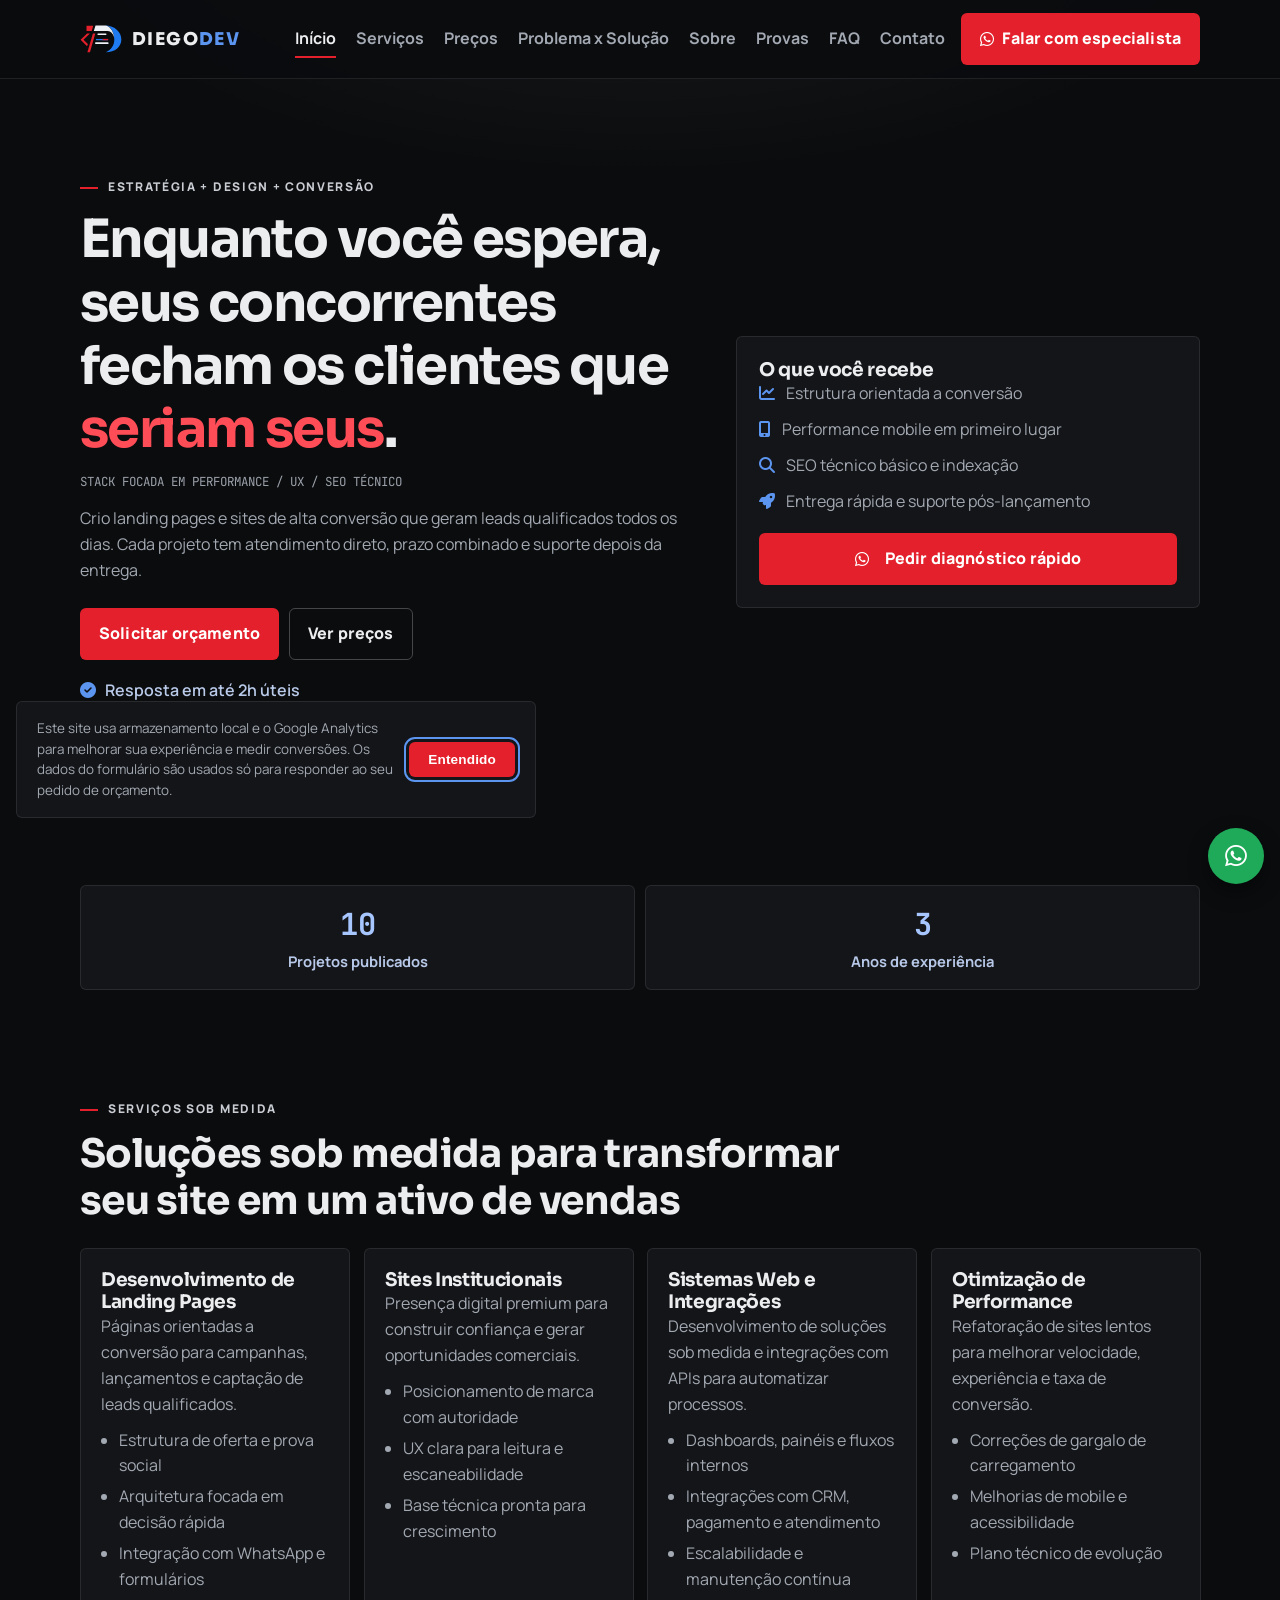
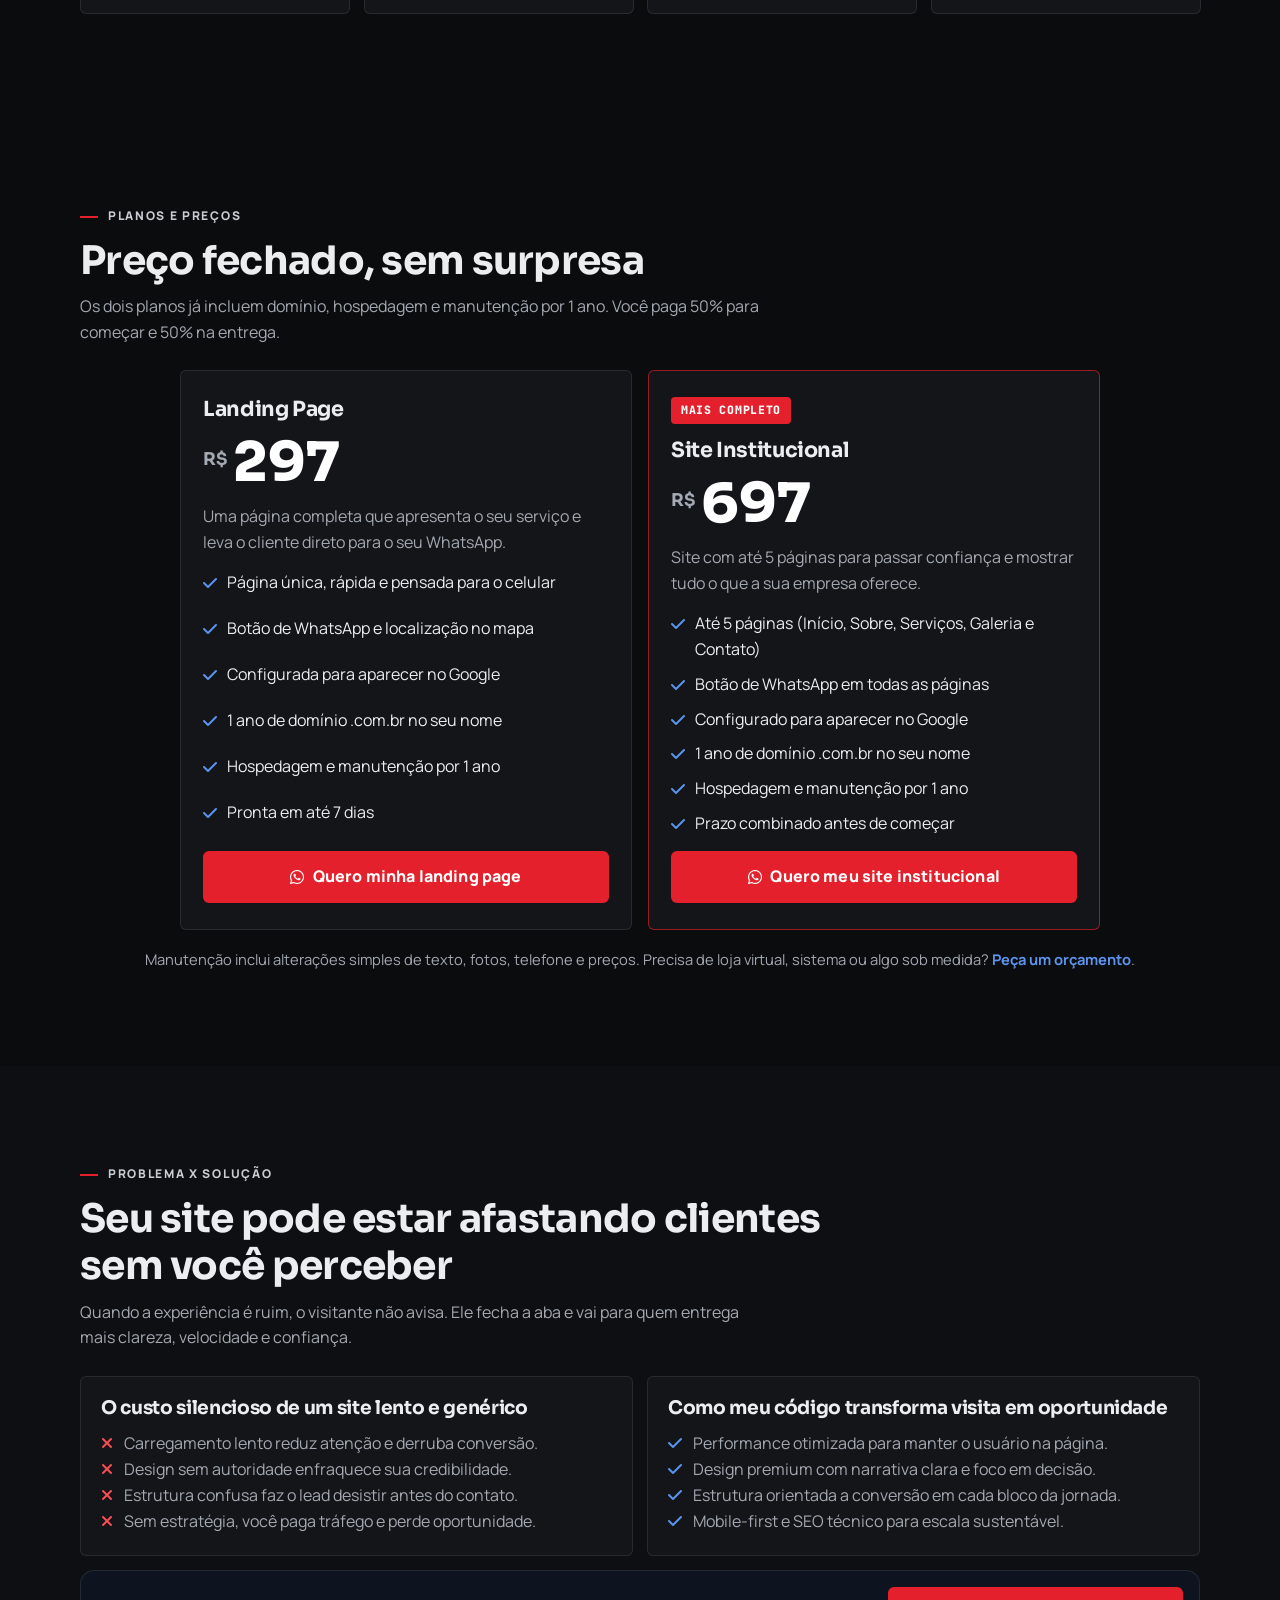
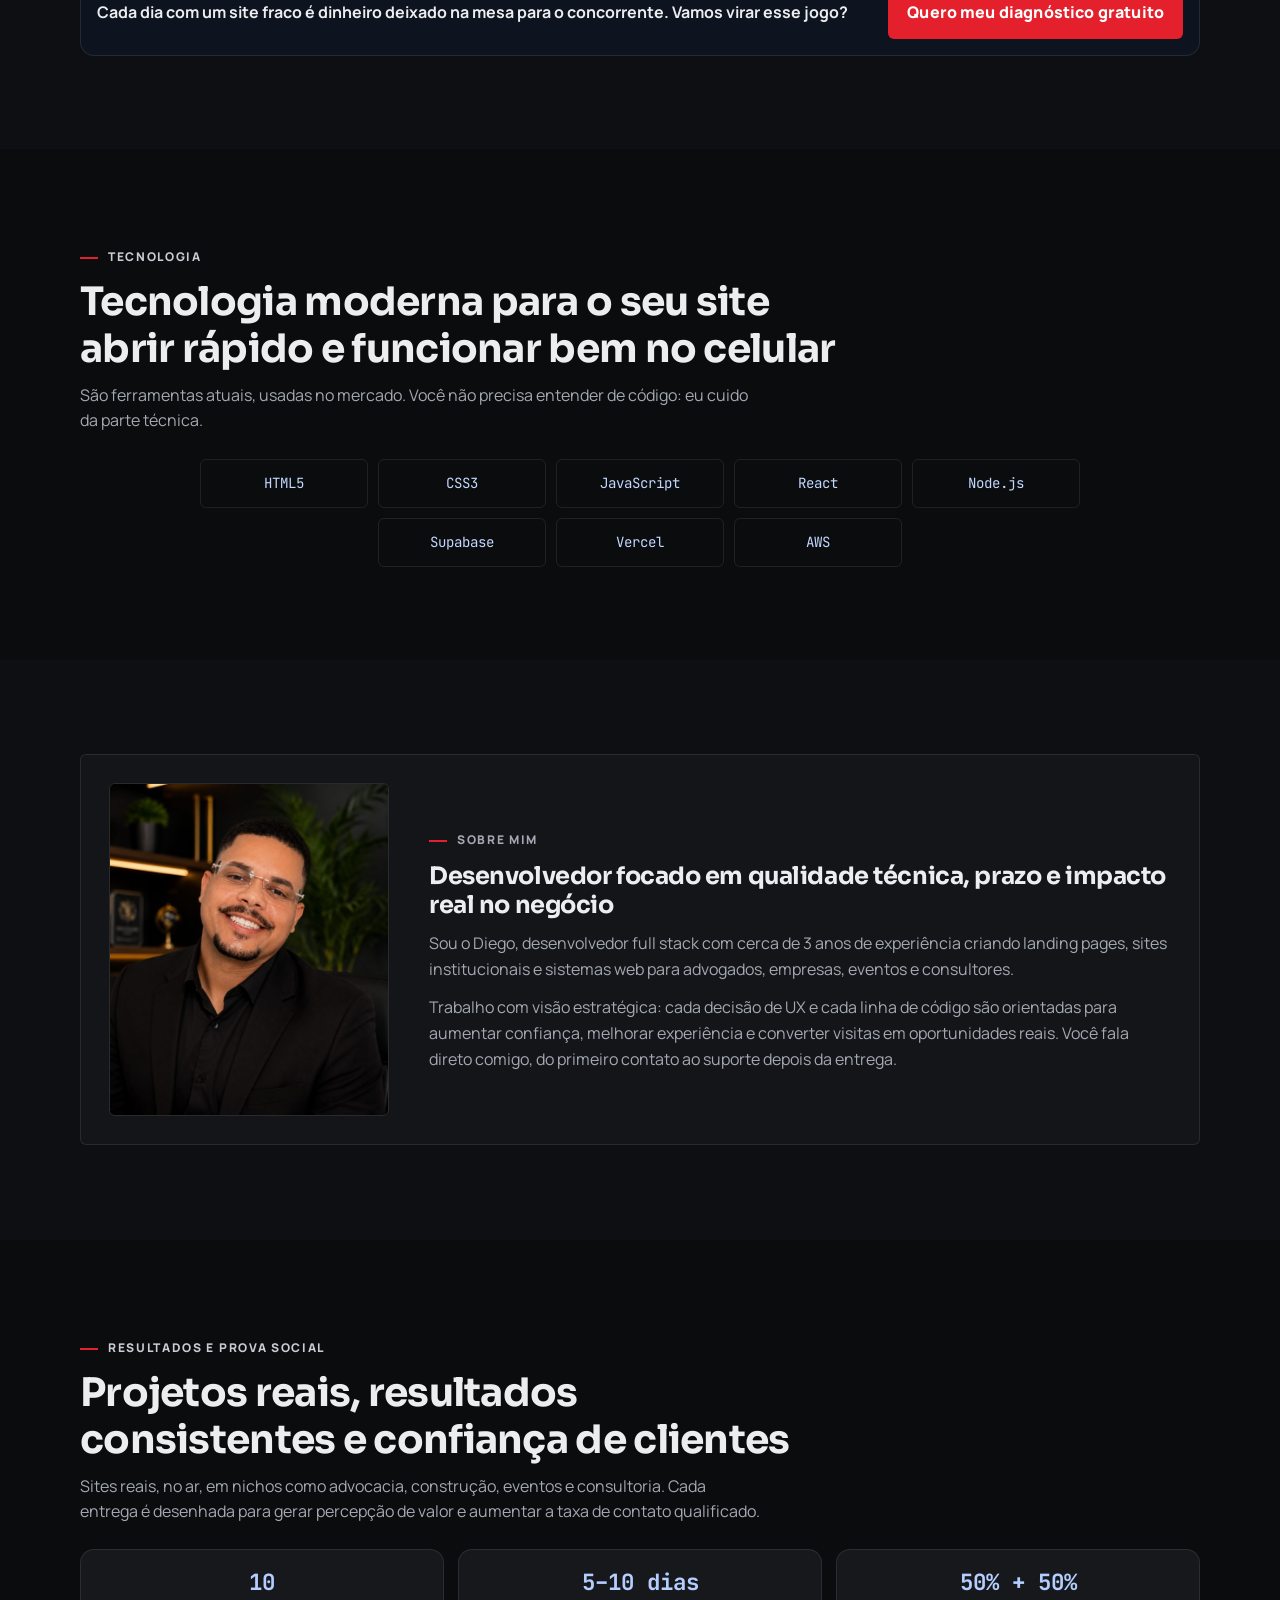
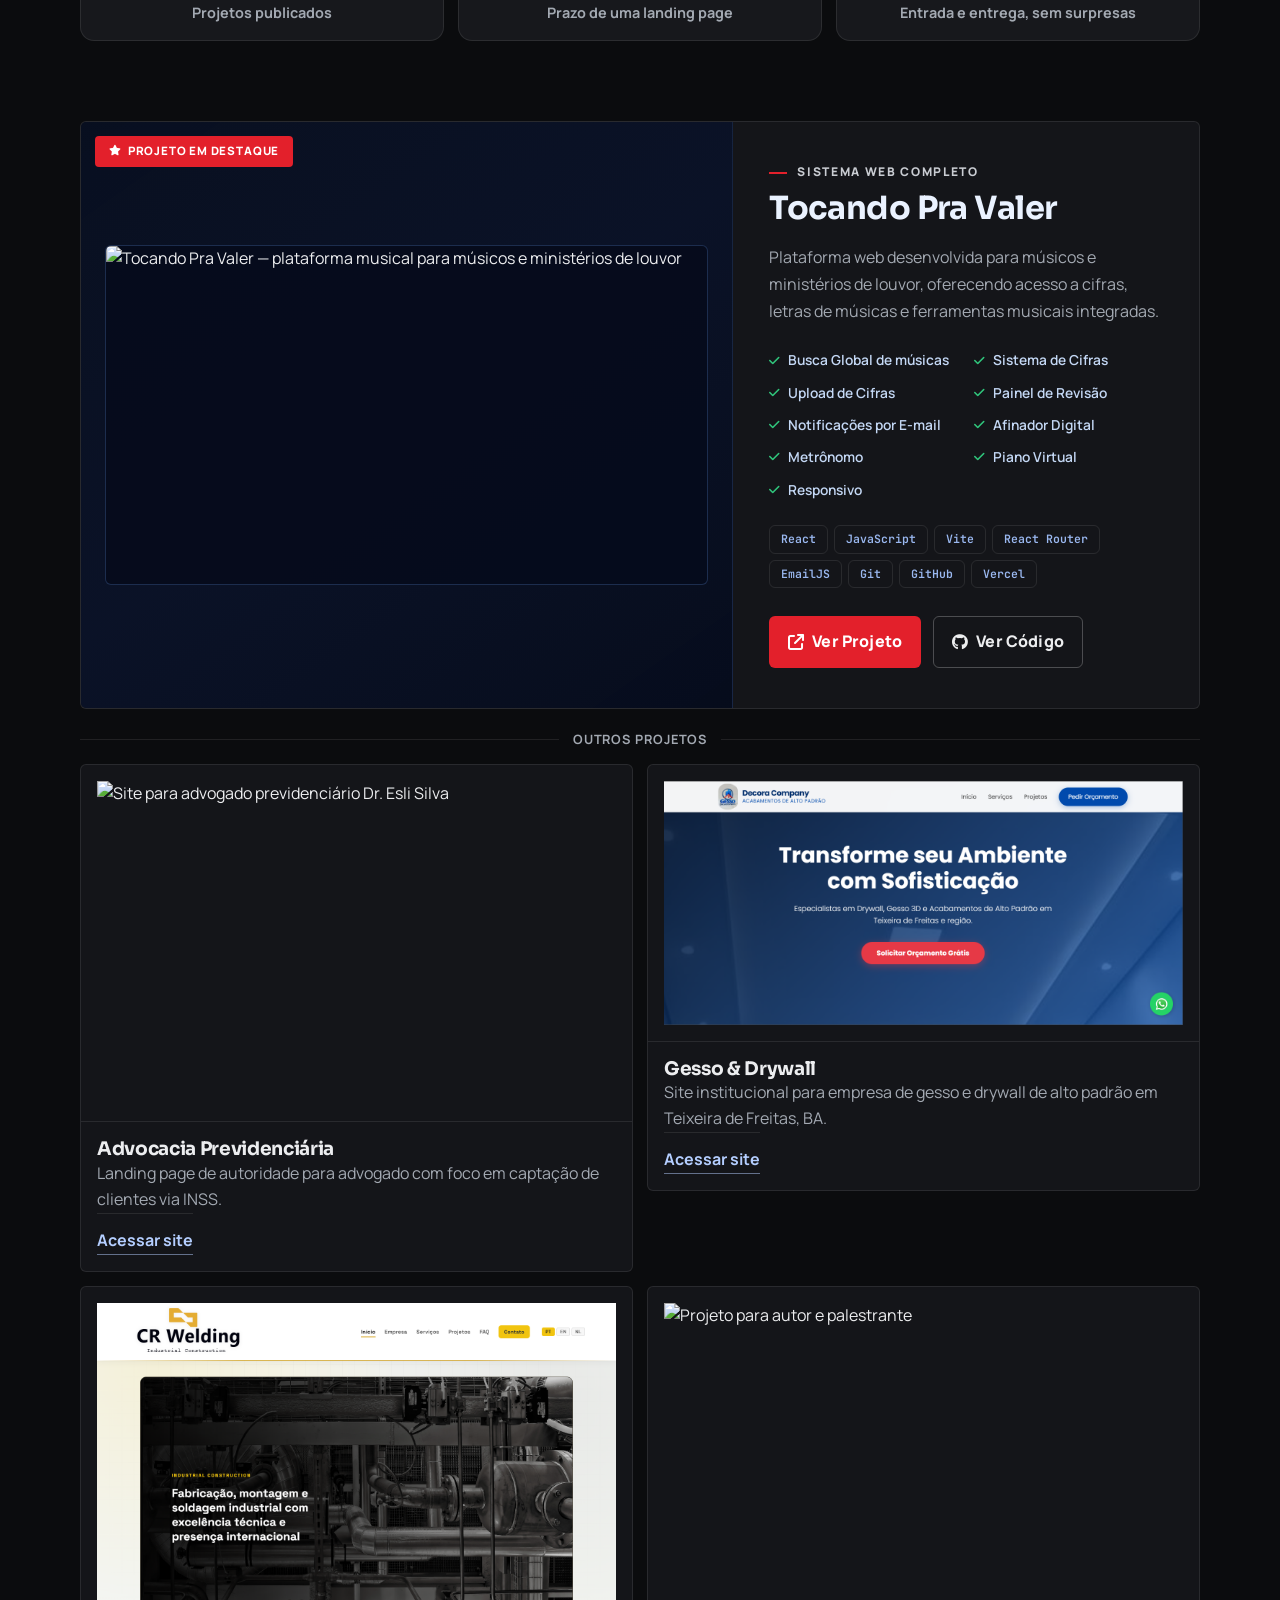
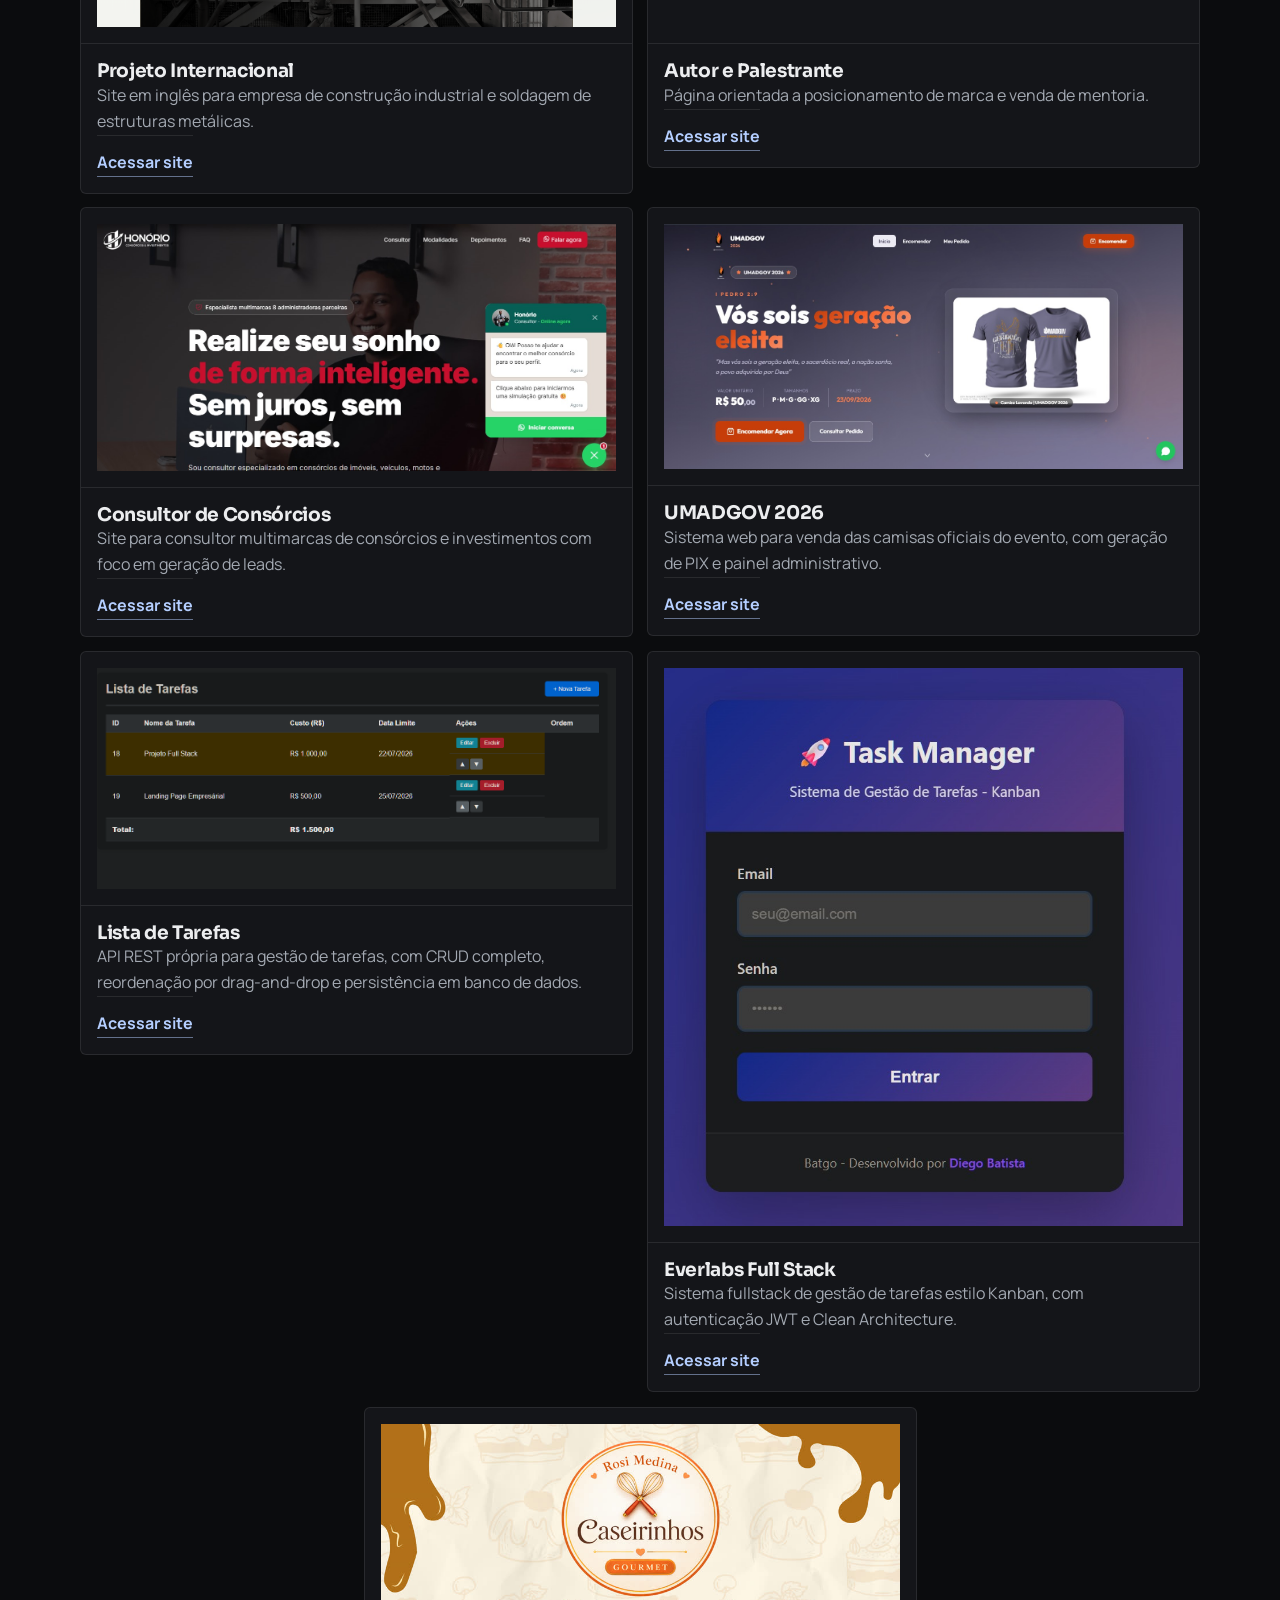
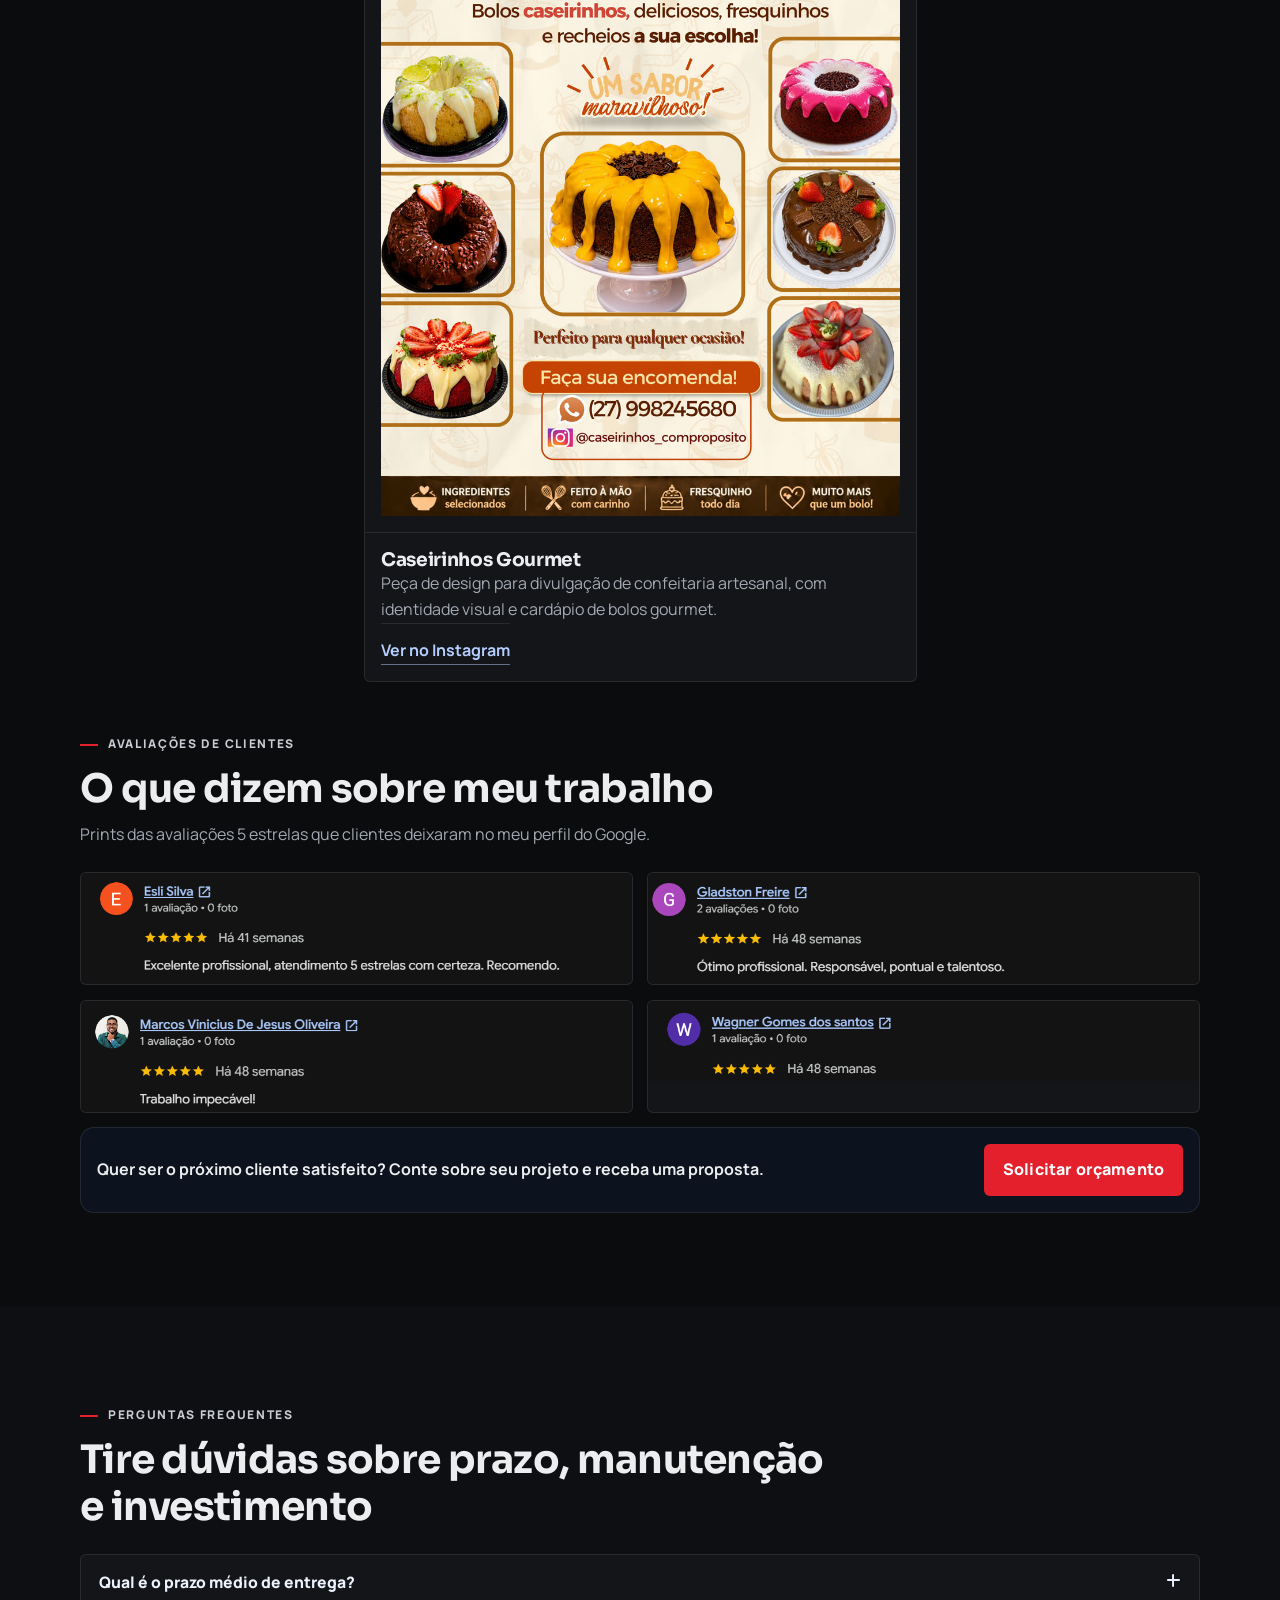
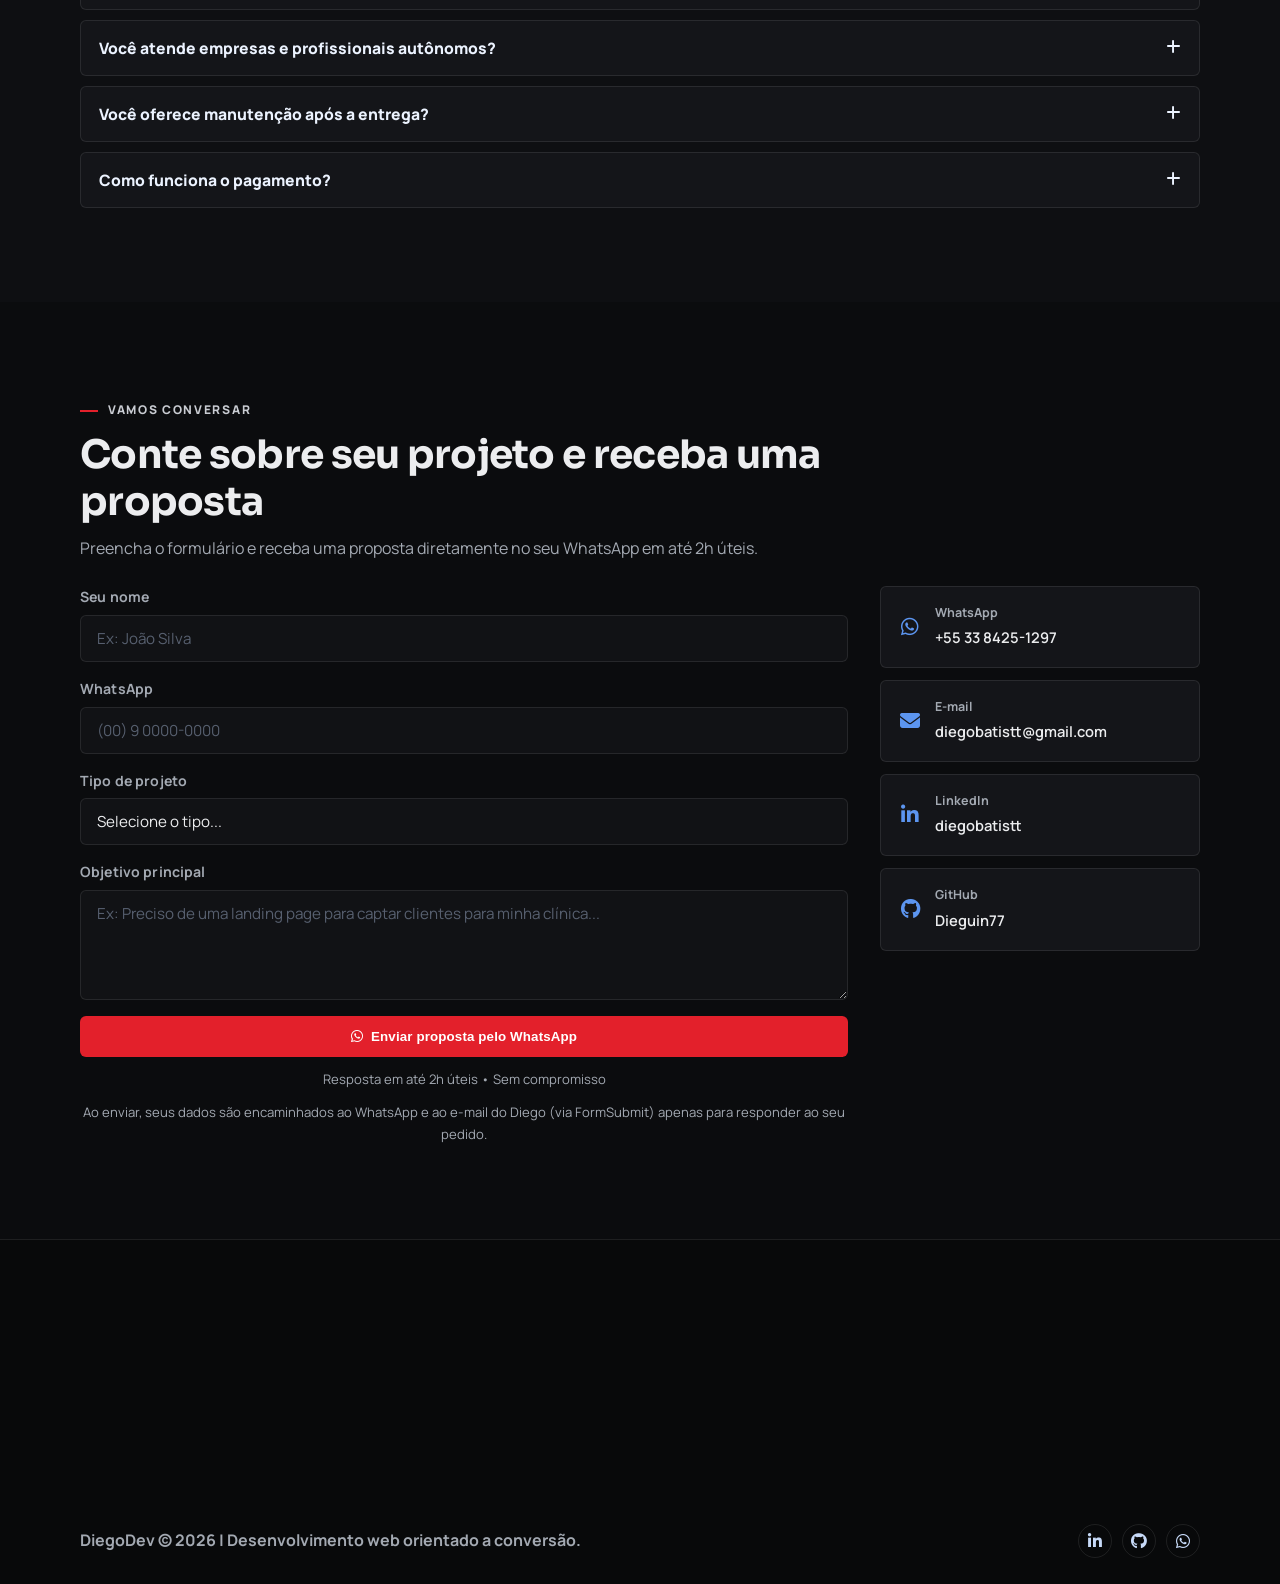
==== commit 8b99d24f: "feat: visual noite, logo no topo e foto no Sobre mim - Novo tema-noite.css (carregado depois do styl" ====
--- a/index.html
+++ b/index.html
@@ -8,10 +8,11 @@
     <meta name="keywords" content="desenvolvedor web, desenvolvedor web minas gerais, desenvolvedor web governador valadares, criacao de sites, landing page, site institucional, desenvolvimento web brasil">
     <meta name="robots" content="index, follow, max-image-preview:large, max-snippet:-1, max-video-preview:-1">
     <meta name="author" content="DiegoDev">
-    <meta name="theme-color" content="#060914">
+    <meta name="theme-color" content="#0b0c0e">
     <link rel="canonical" href="https://diegodev.dev.br/">
-    <link rel="icon" type="image/png" href="imagem/favycon.png">
-    <link rel="apple-touch-icon" href="imagem/favycon.png">
+    <link rel="icon" type="image/svg+xml" href="imagem/logo-diegodev.svg">
+    <link rel="icon" type="image/png" sizes="32x32" href="imagem/favicon-32.png">
+    <link rel="apple-touch-icon" href="imagem/apple-touch-icon.png">
 
     <meta property="og:type" content="website">
     <meta property="og:locale" content="pt_BR">
@@ -38,6 +39,7 @@
     <link rel="preload" href="https://cdnjs.cloudflare.com/ajax/libs/font-awesome/6.6.0/css/all.min.css" as="style" onload="this.onload=null;this.rel='stylesheet'" crossorigin="anonymous" referrerpolicy="no-referrer">
     <noscript><link href="https://cdnjs.cloudflare.com/ajax/libs/font-awesome/6.6.0/css/all.min.css" rel="stylesheet" crossorigin="anonymous" referrerpolicy="no-referrer"></noscript>
     <link rel="stylesheet" href="style.css">
+    <link rel="stylesheet" href="tema-noite.css">
     <noscript><style>.reveal{opacity:1!important;transform:none!important;}</style></noscript>
 
     <!-- GA4 Consent Mode v2 — padrão negado até aceite do banner LGPD -->
@@ -99,7 +101,7 @@
                     "@type": "Organization",
                     "name": "DiegoDev",
                     "url": "https://diegodev.dev.br/",
-                    "logo": "https://diegodev.dev.br/imagem/favycon.png",
+                    "logo": "https://diegodev.dev.br/imagem/logo-diegodev-512.png",
                     "sameAs": [
                         "https://www.linkedin.com/in/diegobatistt",
                         "https://github.com/Dieguin77"
@@ -195,7 +197,7 @@
 
     <header class="site-header" id="topo">
         <div class="container header-wrap">
-            <a class="brand" href="#topo" aria-label="Voltar ao topo">DIEGO<span>DEV</span></a>
+            <a class="brand" href="#topo" aria-label="DiegoDev, voltar ao topo"><img class="brand-logo" src="imagem/logo-diegodev.svg" alt="" width="42" height="28">DIEGO<span>DEV</span></a>
 
             <button class="menu-toggle" id="menuToggle" aria-label="Abrir menu" aria-expanded="false" aria-controls="mobileMenu">
                 <span></span>
@@ -439,7 +441,9 @@
 
         <section class="section soft-bg" id="sobre" aria-labelledby="sobre-title">
             <div class="container">
-                <article class="about-card reveal">
+                <article class="about-card about-com-foto reveal">
+                    <img class="about-foto" src="imagem/diego-perfil.jpg" alt="Diego Batista, desenvolvedor web" width="640" height="763" loading="lazy" decoding="async">
+                    <div class="about-texto">
                     <p class="eyebrow">Sobre mim</p>
                     <h2 id="sobre-title">Desenvolvedor focado em qualidade técnica, prazo e impacto real no negócio</h2>
                     <p>
@@ -451,6 +455,7 @@
                         aumentar confiança, melhorar experiência e converter visitas em oportunidades reais. Você fala
                         direto comigo, do primeiro contato ao suporte depois da entrega.
                     </p>
+                    </div>
                 </article>
             </div>
         </section>
--- a/tema-noite.css
+++ b/tema-noite.css
@@ -0,0 +1,343 @@
+/* =========================================================
+   Tema "Noite": preto profundo, vermelho e azul da logo,
+   luz de cinema. Carregado depois do style.css e só
+   sobrescreve o visual (nada de conteúdo muda aqui).
+   Sem aurora, feixes, vidro fosco nem brilho neon.
+   ========================================================= */
+
+:root {
+    --bg: #0b0c0e;
+    --bg-soft: #111215;
+    --surface: #141519;
+    --surface-strong: #17181c;
+    --text: #ecedef;
+    --muted: #a3a9b2;
+    --line: rgba(255, 255, 255, 0.09);
+    --primary: #5c95f0;          /* azul da logo, clareado para ler no preto */
+    --red: #e3202b;              /* vermelho da logo */
+    --red-hover: #f0303a;
+    --red-text: #ff4d57;         /* vermelho para texto no fundo escuro */
+    --success: #30c67c;
+    --glow: none;
+    --neon-primary: none;
+    --neon-success: none;
+    --radius: 6px;
+    --border-grad: none;
+    --noise: none;
+}
+
+/* Fundo: preto liso com uma luz fraca vindo de cima, como um refletor */
+body {
+    background:
+        radial-gradient(70% 45% at 50% -12%, rgba(255, 255, 255, 0.07) 0%, transparent 70%),
+        var(--bg);
+    background-attachment: fixed;
+}
+
+.bg-beams,
+.bg-noise,
+.bg-aurora,
+.cursor-glow {
+    display: none !important;
+}
+
+.soft-bg { background: #0e0f12; }
+
+.scroll-progress {
+    background: var(--red);
+    box-shadow: none;
+    height: 2px;
+}
+
+/* ---------- Cabeçalho ---------- */
+.site-header {
+    background: rgba(11, 12, 14, 0.94);
+    backdrop-filter: none;
+    -webkit-backdrop-filter: none;
+    border-bottom: 1px solid var(--line);
+}
+
+.brand {
+    display: inline-flex;
+    align-items: center;
+    letter-spacing: 0.08em;
+}
+
+.brand-logo {
+    display: block;
+    width: 42px;
+    height: 28px;
+    margin-right: 10px;
+}
+
+@media (min-width: 860px) {
+    .site-header { background: rgba(11, 12, 14, 0.94); }
+
+    .desktop-nav { color: var(--muted); }
+
+    .desktop-nav a:hover,
+    .desktop-nav a.active { color: var(--text); }
+
+    .desktop-nav a::after {
+        background: var(--red);
+        box-shadow: none;
+    }
+}
+
+.brand span {
+    color: var(--primary);
+    text-shadow: none;
+}
+
+.menu-toggle,
+.mobile-menu a {
+    background: var(--surface);
+    border-color: var(--line);
+    border-radius: var(--radius);
+}
+
+.mobile-menu { background: rgba(11, 12, 14, 0.98); }
+.mobile-menu a:hover { border-color: rgba(255, 255, 255, 0.28); }
+
+/* ---------- Títulos e textos ---------- */
+h1 span {
+    color: var(--red-text);
+    text-shadow: none;
+}
+
+.eyebrow {
+    color: #c9ccd2;
+    letter-spacing: 0.14em;
+}
+
+.eyebrow::before {
+    content: '';
+    display: inline-block;
+    width: 18px;
+    height: 2px;
+    margin-right: 10px;
+    vertical-align: middle;
+    background: var(--red);
+}
+
+.tech-line { color: var(--muted); }
+.section-cta-inline p { color: var(--text); }
+
+/* ---------- Botões ---------- */
+.btn {
+    border-radius: var(--radius);
+    letter-spacing: 0.01em;
+}
+
+.btn:hover {
+    transform: none;
+    filter: none;
+}
+
+.btn-primary::before { display: none; }
+
+.btn-primary {
+    background: var(--red);
+    color: #fff;
+    text-shadow: none;
+    box-shadow: none;
+}
+
+.btn-primary:hover {
+    background: var(--red-hover);
+    box-shadow: none;
+}
+
+.btn i,
+.hero-card .btn i { color: inherit; }
+
+.trust-inline i { color: var(--primary); }
+
+.btn-secondary {
+    background: transparent;
+    color: var(--text);
+    border-color: rgba(255, 255, 255, 0.24);
+}
+
+.btn-secondary:hover { border-color: rgba(255, 255, 255, 0.6); }
+
+.btn:focus-visible,
+a:focus-visible,
+button:focus-visible {
+    outline: 2px solid var(--primary);
+    outline-offset: 3px;
+}
+
+/* ---------- Cartões: superfície lisa, borda fina, sem vidro ---------- */
+.hero-card,
+.service-card,
+.portfolio-card,
+.testimonial-card,
+.faq-item,
+.metric-item,
+.problem-card,
+.solution-card,
+.about-card,
+.final-cta,
+.contact-card,
+.featured-project,
+.lgpd-banner {
+    background-color: var(--surface);
+    background-image: none;
+    border: 1px solid var(--line);
+    border-radius: var(--radius);
+    backdrop-filter: none;
+    -webkit-backdrop-filter: none;
+    box-shadow: none;
+}
+
+.hero-card::after,
+.service-card::after,
+.portfolio-card::after,
+.testimonial-card::after,
+.faq-item::after,
+.metric-item::after,
+.problem-card::after,
+.solution-card::after,
+.about-card::after,
+.final-cta::after,
+.featured-project::after {
+    display: none;
+}
+
+.glow-card::before { display: none; }
+
+.testimonial-card.reveal:hover,
+.featured-project.reveal:hover,
+.stack-chip.reveal:hover,
+.contact-card:hover {
+    transform: none;
+    box-shadow: none;
+    border-color: rgba(255, 255, 255, 0.22);
+}
+
+.portfolio-card:hover .card-image img,
+.featured-project:hover .screenshot-frame img {
+    transform: none;
+}
+
+.hero-card i,
+.stack-category-title i,
+.price-list i,
+.solution-card i {
+    color: var(--primary);
+}
+
+.problem-card i { color: var(--red-text); }
+
+.metric-number,
+.authority-strip strong {
+    text-shadow: none;
+}
+
+.stack-chip,
+.featured-tech span,
+.footer-social a {
+    background: transparent;
+    border-color: var(--line);
+    border-radius: var(--radius);
+    box-shadow: none;
+}
+
+.footer-social a { border-radius: 50%; }
+.footer-social a:hover { box-shadow: none; border-color: rgba(255, 255, 255, 0.4); }
+
+.featured-badge {
+    background: var(--red);
+    color: #fff;
+    border: 0;
+    border-radius: 4px;
+    box-shadow: none;
+    backdrop-filter: none;
+}
+
+.featured-project-content h3 { text-shadow: none; }
+
+.screenshot-frame {
+    border-radius: var(--radius);
+    box-shadow: none;
+}
+
+/* ---------- Preços ---------- */
+.price-card.featured {
+    border-color: rgba(227, 32, 43, 0.65);
+    box-shadow: none;
+}
+
+.price-badge {
+    background: var(--red);
+    color: #fff;
+    border-radius: 4px;
+}
+
+.price-card .price-list { color: var(--text); }
+
+.price-card .price-value { color: #fff; }
+.price-card .price-value small { color: var(--muted); }
+
+/* ---------- Sobre mim com foto ---------- */
+.about-com-foto {
+    display: grid;
+    gap: 24px;
+    align-items: center;
+}
+
+.about-foto {
+    display: block;
+    width: 100%;
+    max-width: 300px;
+    height: auto;
+    border-radius: var(--radius);
+    border: 1px solid var(--line);
+}
+
+@media (min-width: 760px) {
+    .about-com-foto {
+        grid-template-columns: 280px 1fr;
+        gap: 40px;
+        padding: 28px;
+    }
+
+    .about-foto { max-width: none; }
+}
+
+/* ---------- Formulário ---------- */
+.lead-form textarea,
+.lead-form select,
+.lead-form input {
+    background: var(--bg-soft);
+    border-color: var(--line);
+    border-radius: var(--radius);
+}
+
+.lead-form textarea:focus,
+.lead-form select:focus,
+.lead-form input:focus {
+    border-color: var(--primary);
+    box-shadow: none;
+}
+
+.lead-form select option { background: var(--bg-soft); }
+
+/* ---------- Rodapé e botão do WhatsApp ---------- */
+.site-footer {
+    background: #08090a;
+    border-top: 1px solid var(--line);
+}
+
+.footer-wrap { color: var(--muted); }
+
+.whatsapp-float {
+    background: #1faa59;
+    box-shadow: 0 8px 20px rgba(0, 0, 0, 0.45);
+    animation: none;
+}
+
+@media (prefers-reduced-motion: reduce) {
+    .reveal { transition: none; }
+}
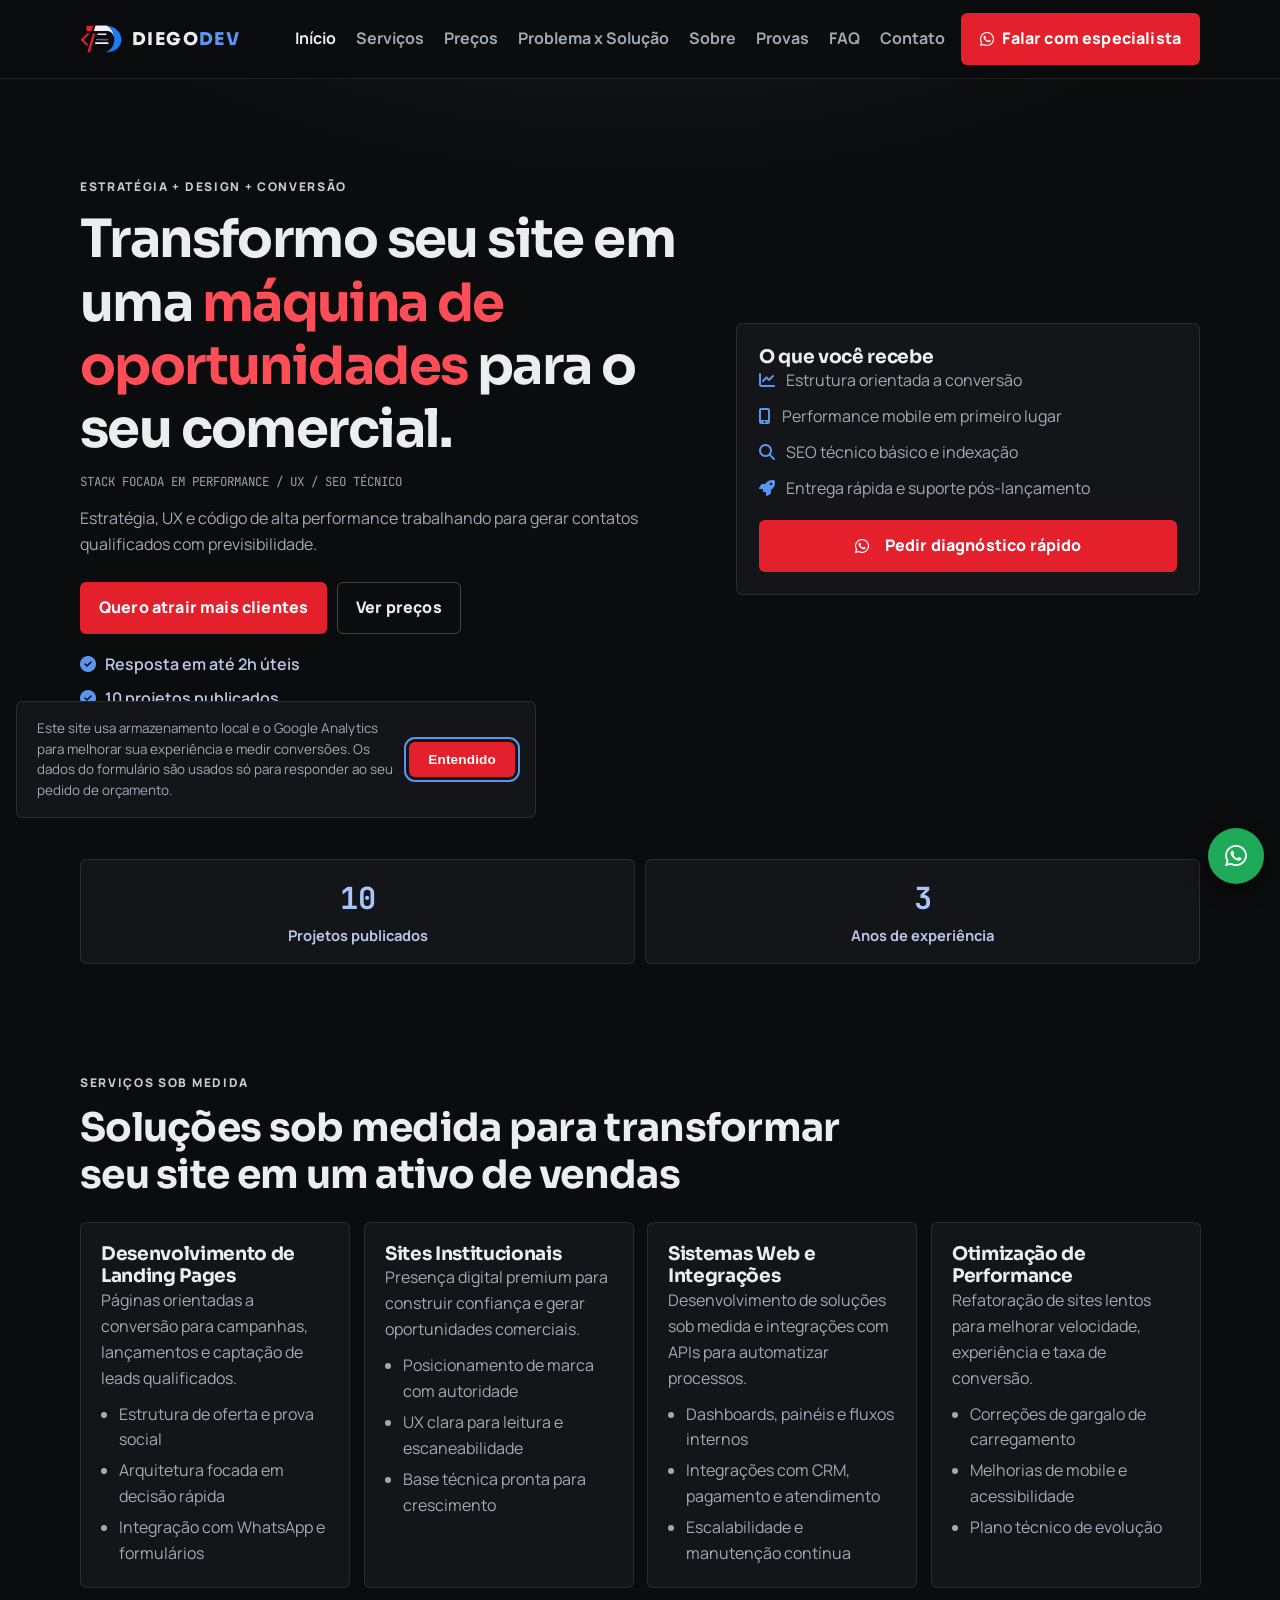
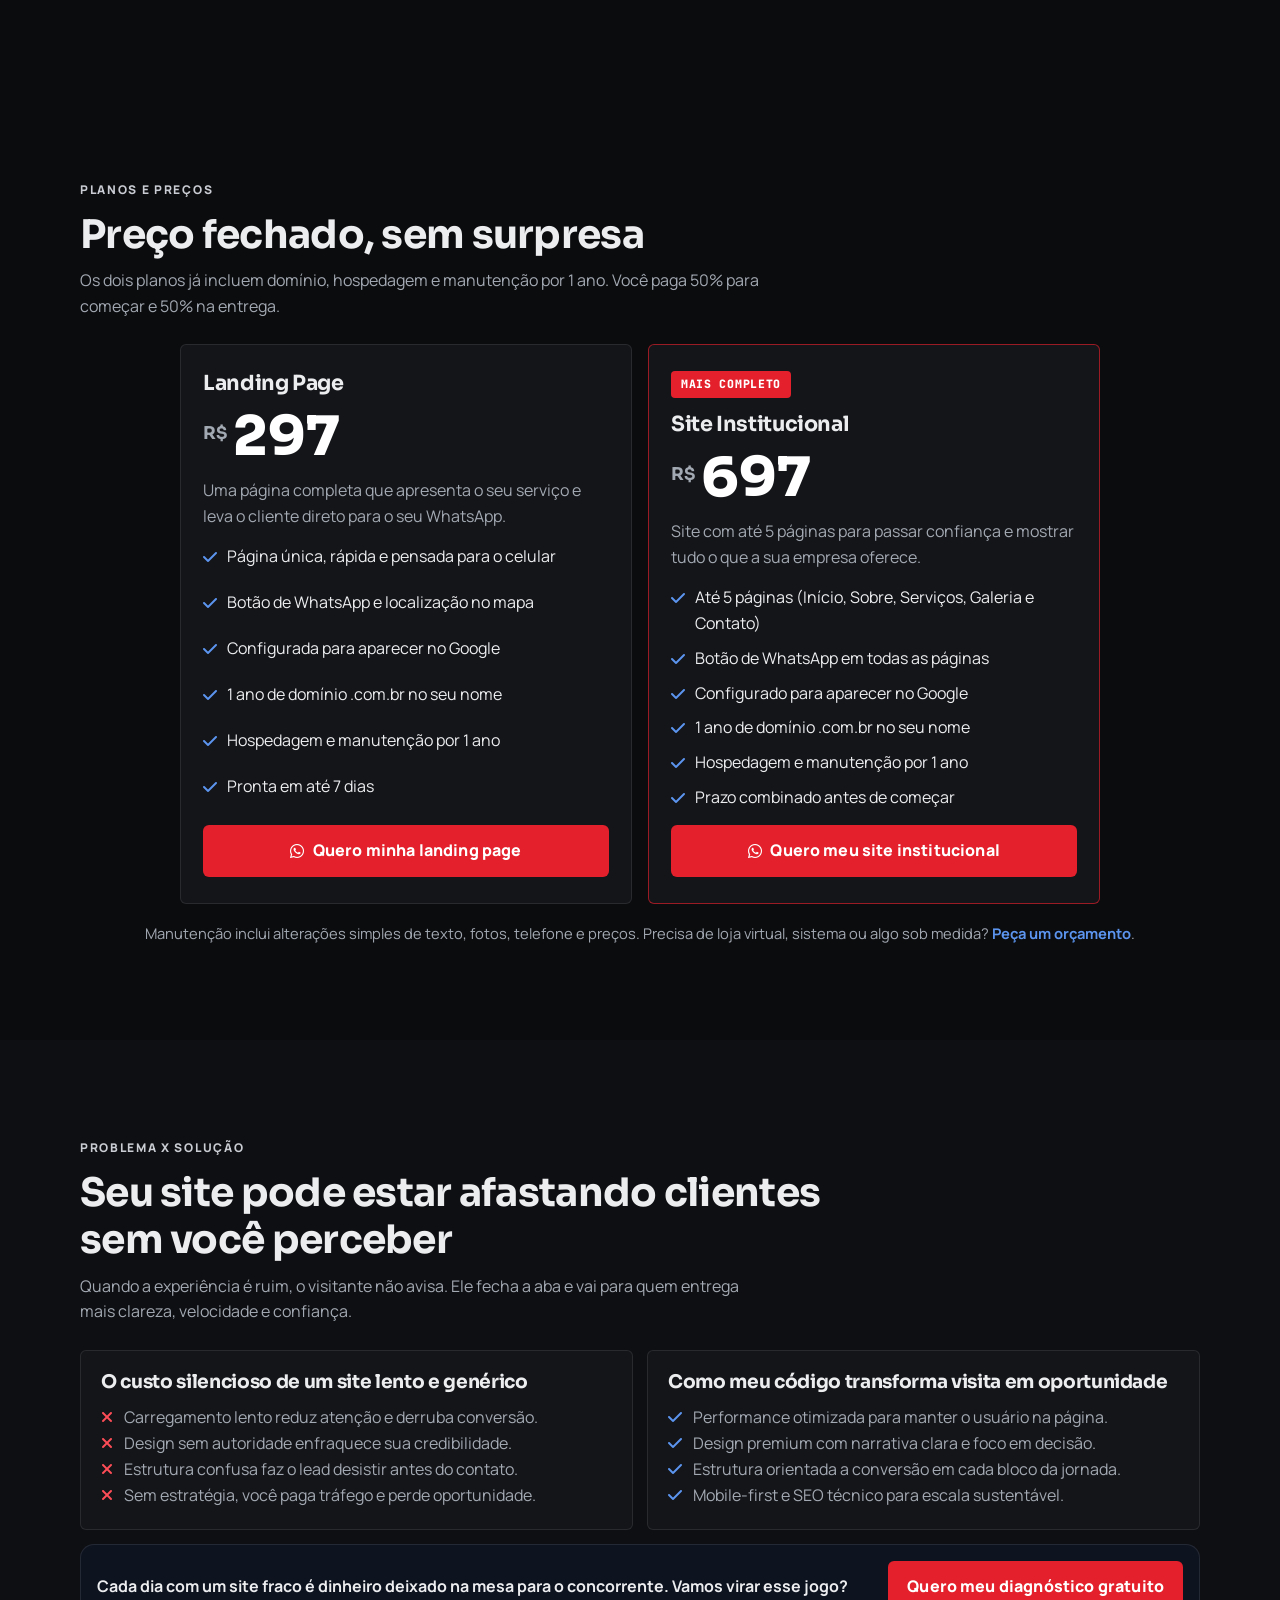
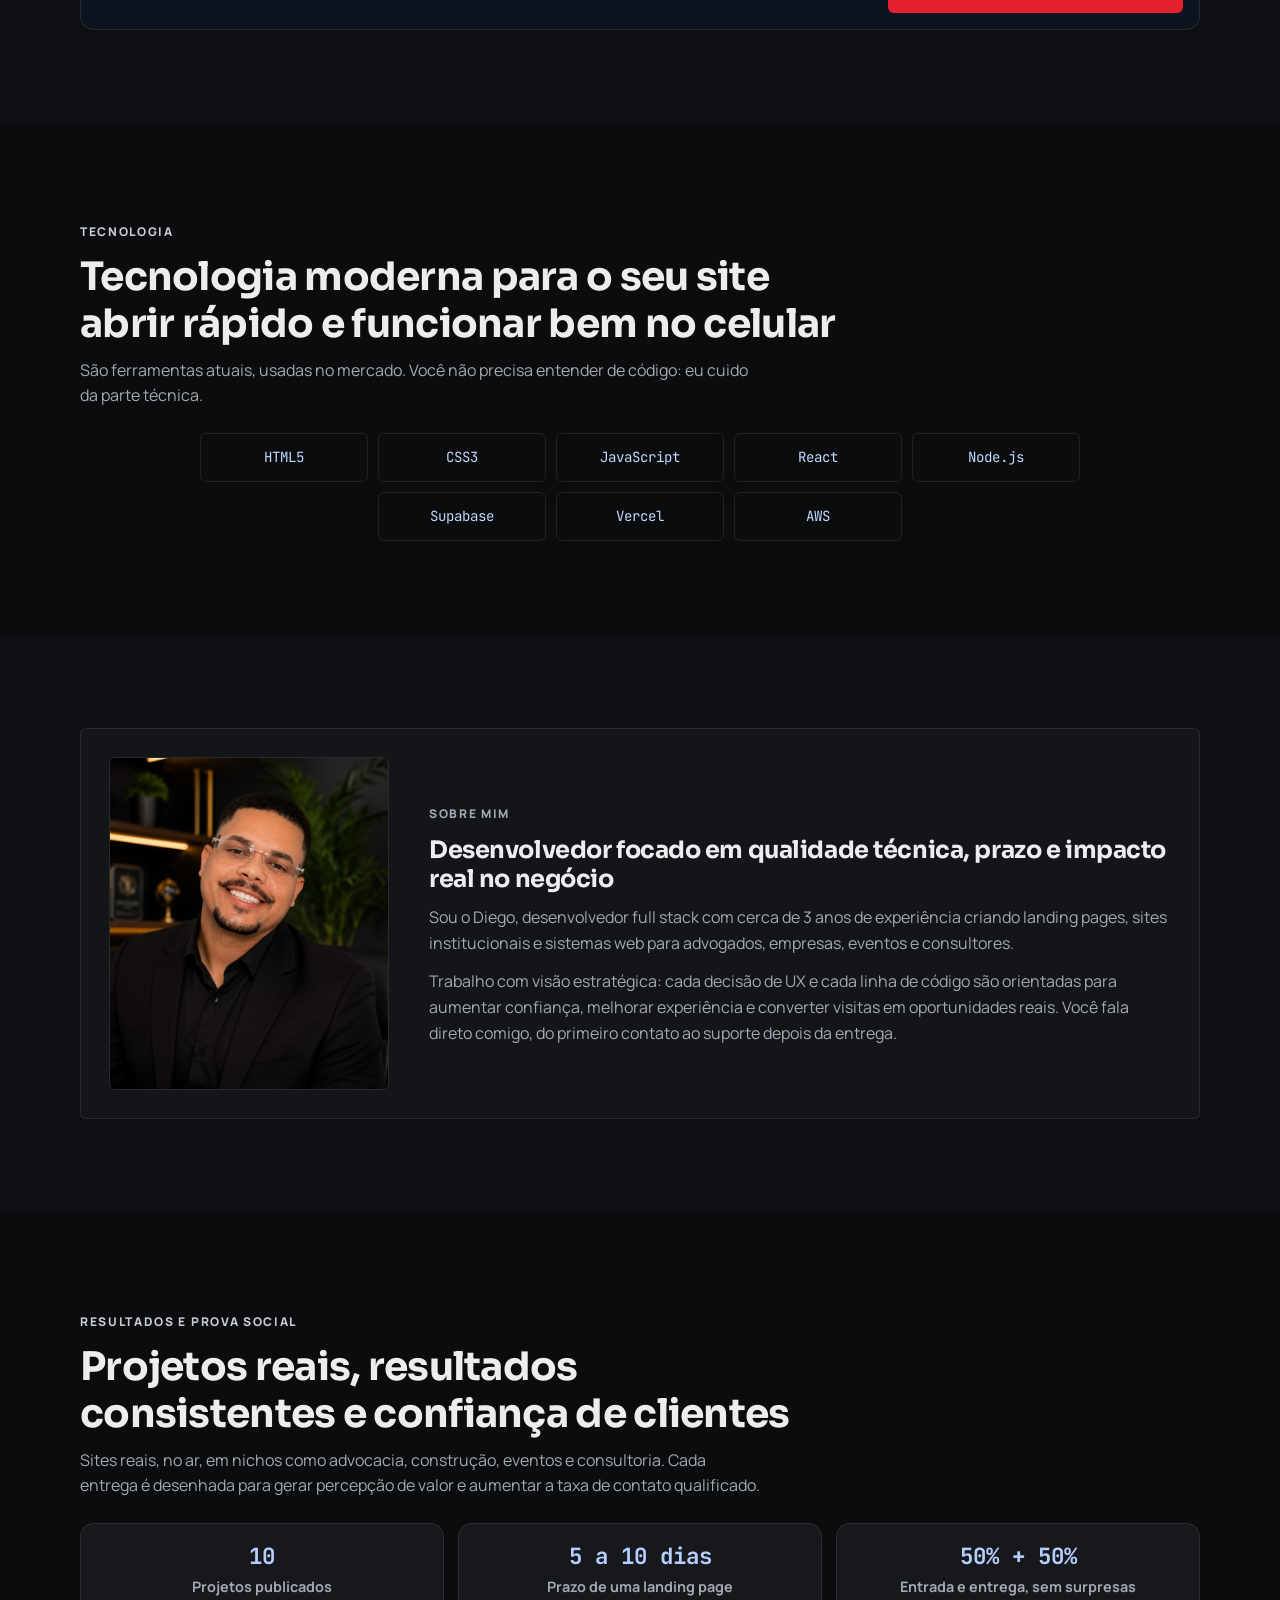
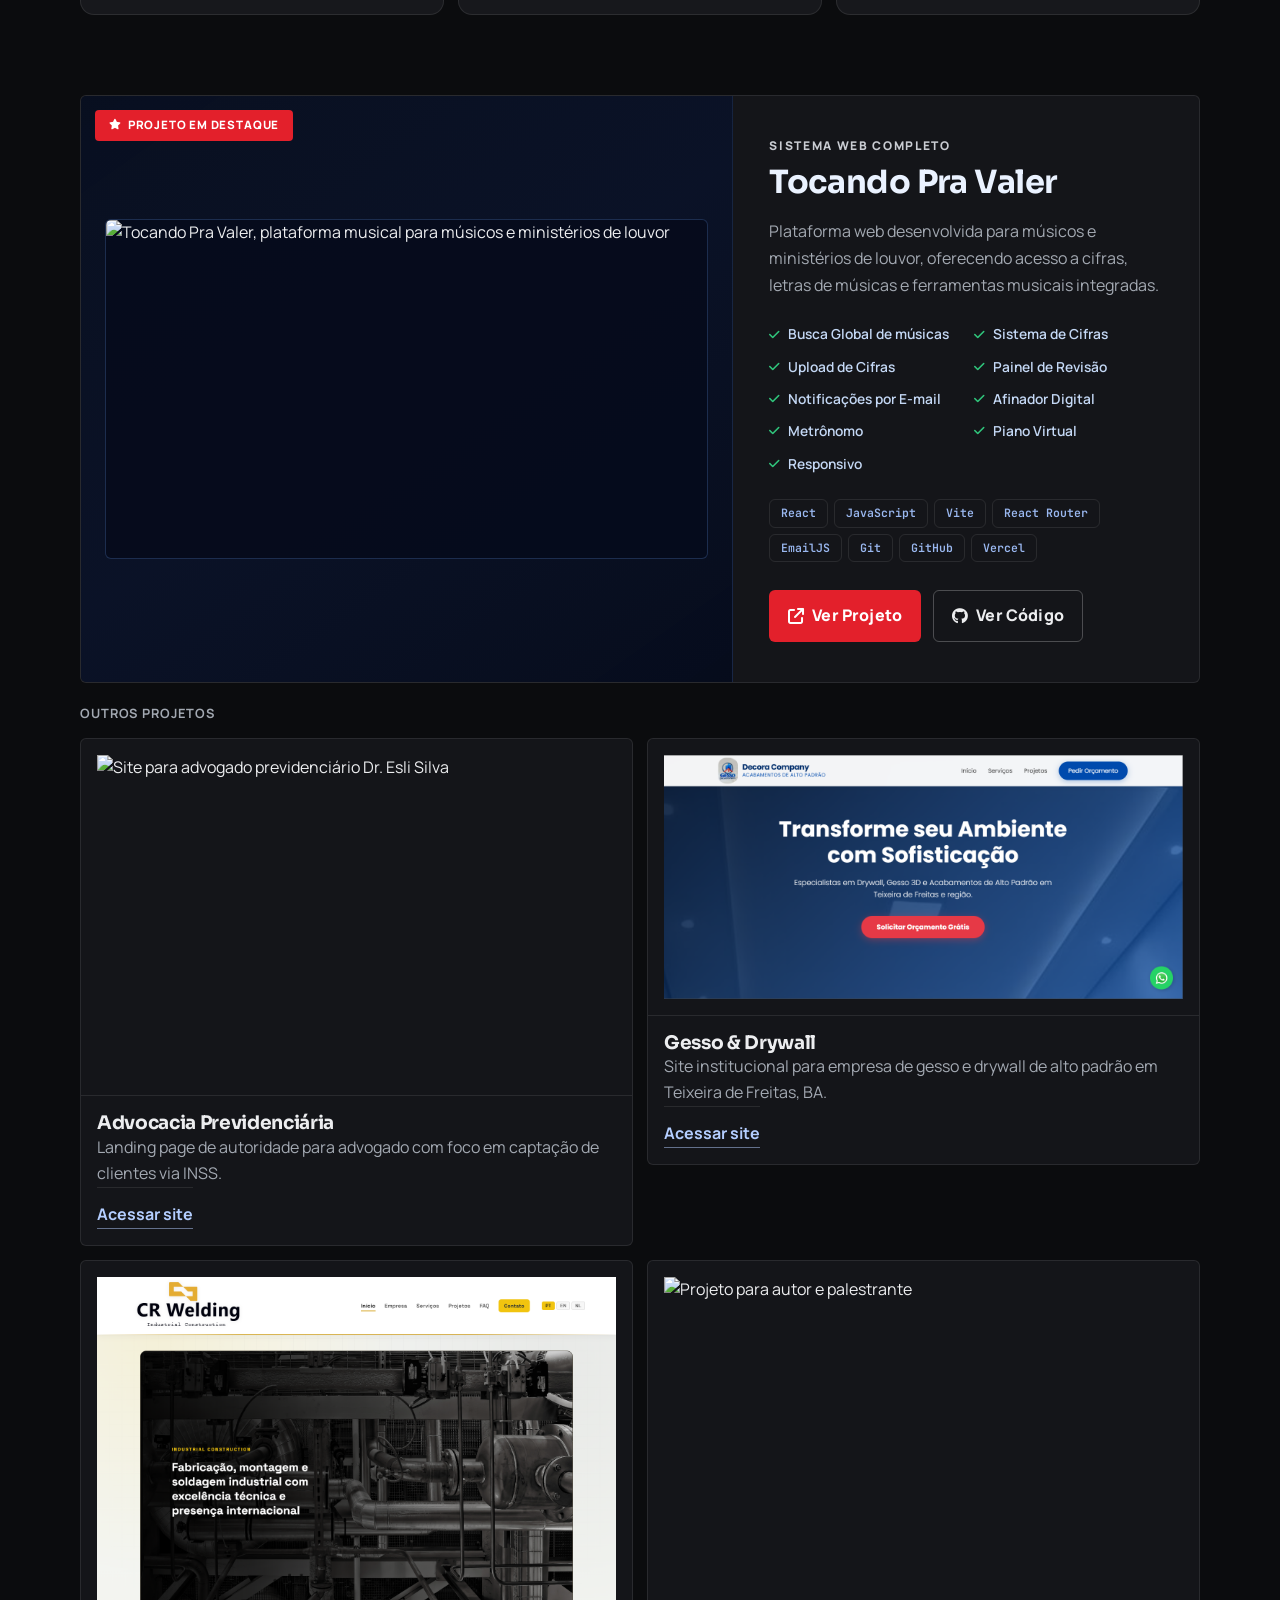
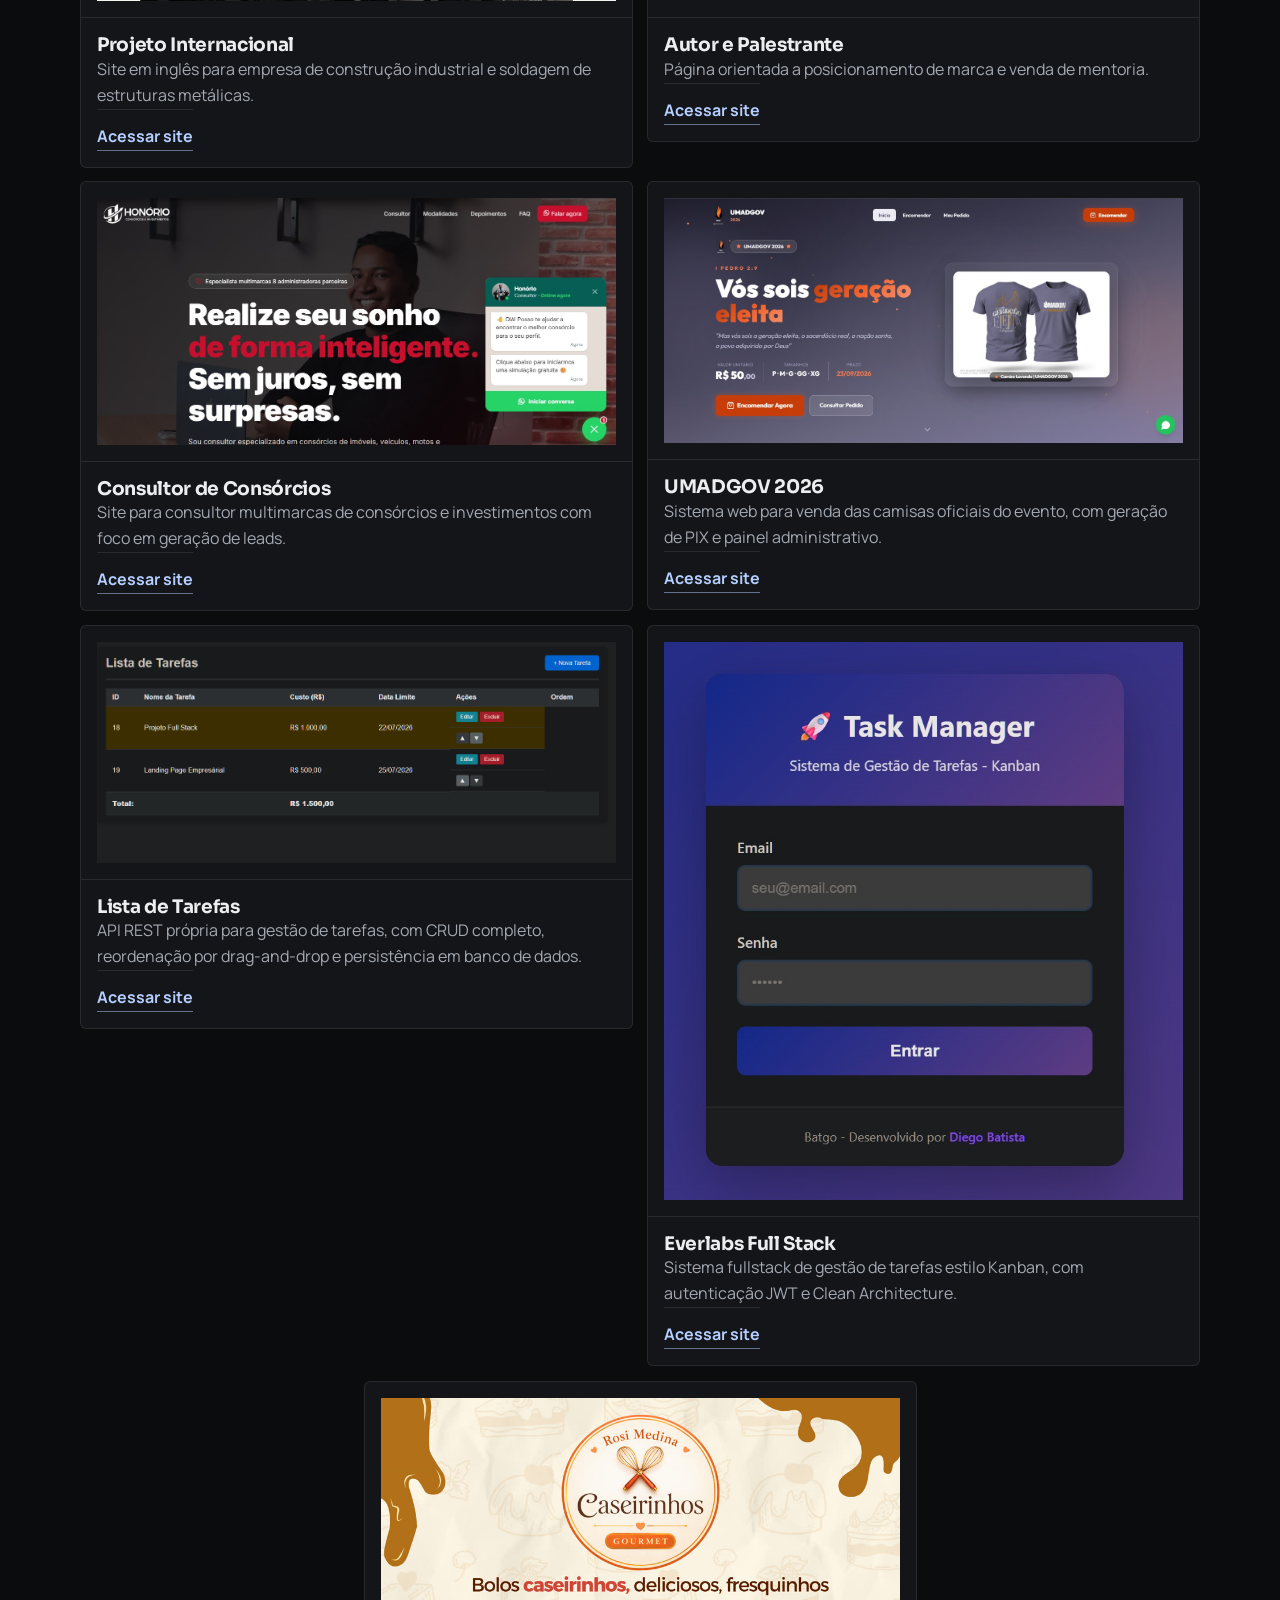
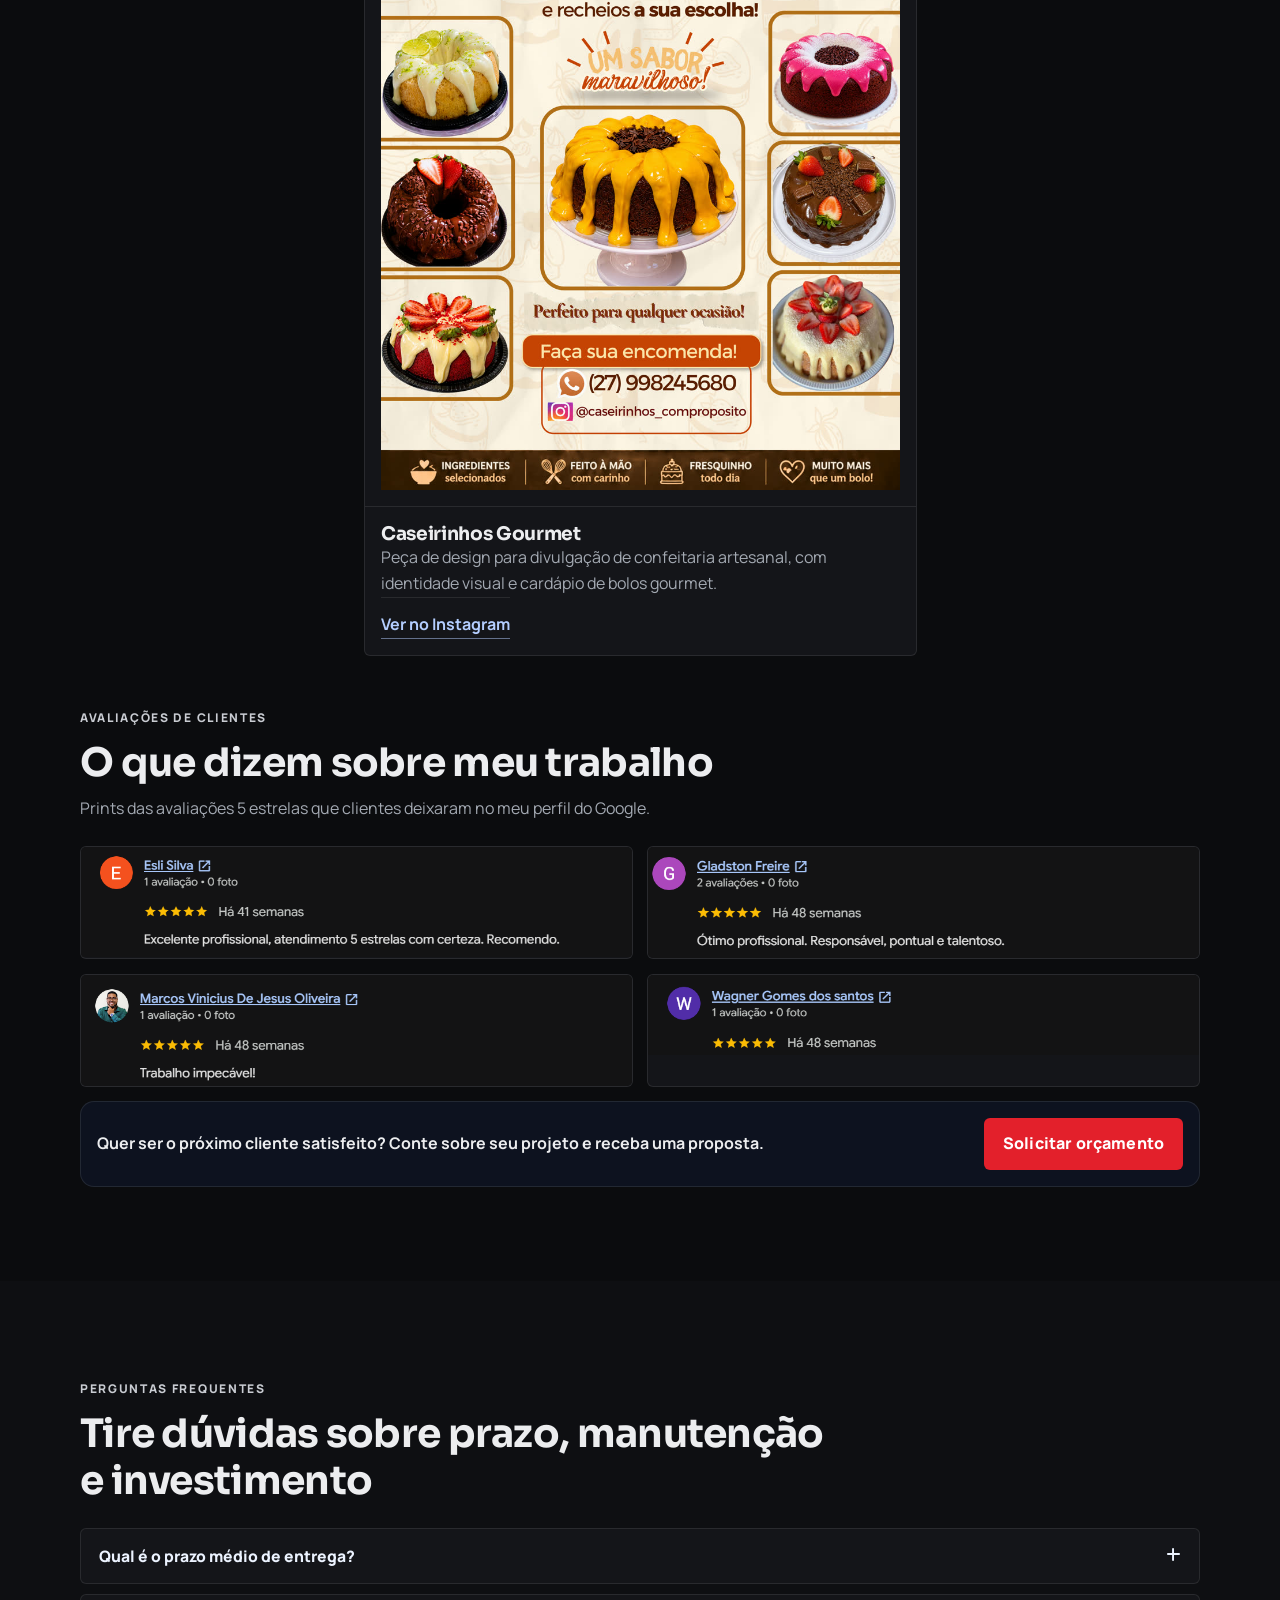
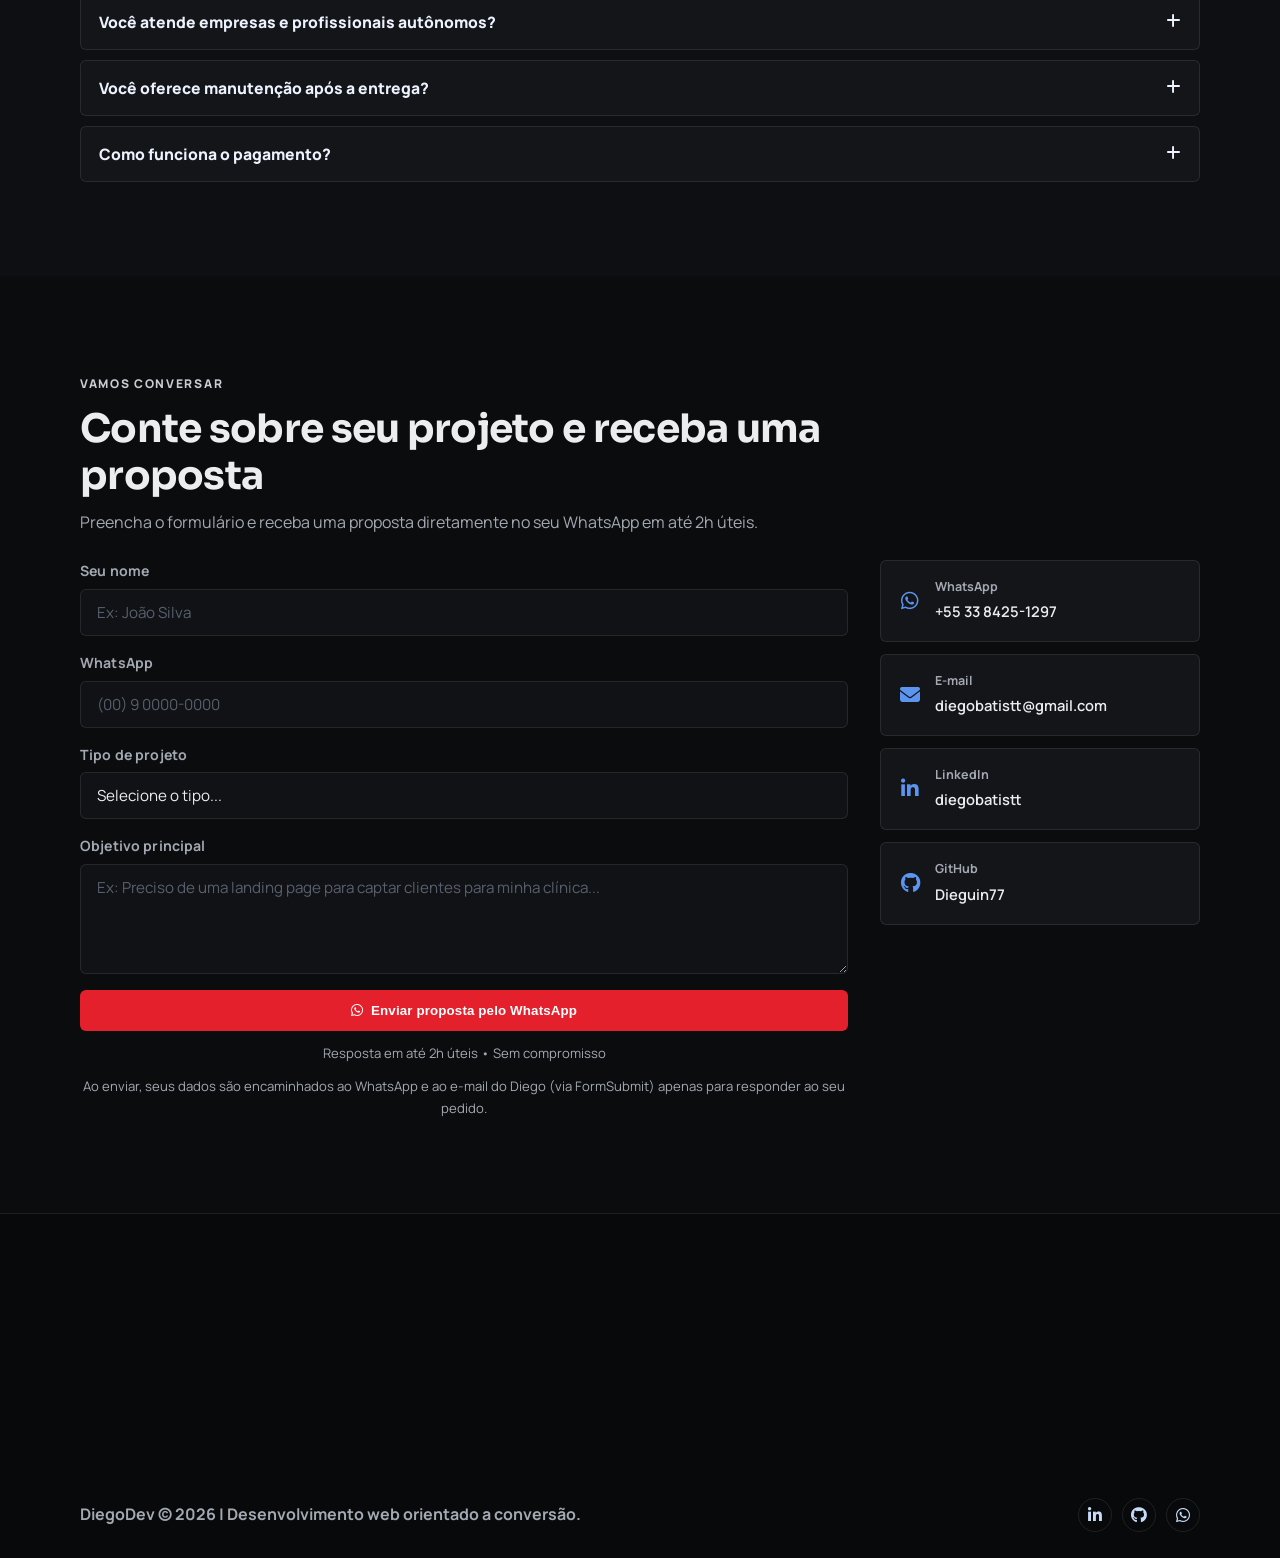
==== commit d1dceb9b: "style: remove todos os traços e travessões do site - Tira os traços vermelhos antes dos títulos pequ" ====
--- a/index.html
+++ b/index.html
@@ -3,7 +3,7 @@
 <head>
     <meta charset="UTF-8">
     <meta name="viewport" content="width=device-width, initial-scale=1.0">
-    <title>Desenvolvedor Web Full Stack | Landing Pages de Alta Conversão — DiegoDev</title>
+    <title>Desenvolvedor Web Full Stack | Landing Pages de Alta Conversão | DiegoDev</title>
     <meta name="description" content="Desenvolvedor web full stack para empresas e profissionais no Brasil e exterior. Criação de landing pages, sites institucionais e sistemas web com foco em conversão e performance.">
     <meta name="keywords" content="desenvolvedor web, desenvolvedor web minas gerais, desenvolvedor web governador valadares, criacao de sites, landing page, site institucional, desenvolvimento web brasil">
     <meta name="robots" content="index, follow, max-image-preview:large, max-snippet:-1, max-video-preview:-1">
@@ -23,7 +23,7 @@
     <meta property="og:image" content="https://diegodev.dev.br/imagem/og-cover.svg">
     <meta property="og:image:width" content="1200">
     <meta property="og:image:height" content="630">
-    <meta property="og:image:alt" content="DiegoDev — Desenvolvedor Web Full Stack">
+    <meta property="og:image:alt" content="DiegoDev | Desenvolvedor Web Full Stack">
 
     <meta name="twitter:card" content="summary_large_image">
     <meta name="twitter:title" content="Desenvolvedor Web Full Stack | Landing Pages e Sites de Alta Conversão - DiegoDev">
@@ -42,7 +42,7 @@
     <link rel="stylesheet" href="tema-noite.css">
     <noscript><style>.reveal{opacity:1!important;transform:none!important;}</style></noscript>
 
-    <!-- GA4 Consent Mode v2 — padrão negado até aceite do banner LGPD -->
+    <!-- GA4 Consent Mode v2: padrão negado até aceite do banner LGPD -->
     <script>
         window.dataLayer = window.dataLayer || [];
         function gtag(){dataLayer.push(arguments);}
@@ -477,7 +477,7 @@
                         <span>Projetos publicados</span>
                     </article>
                     <article>
-                        <strong>5–10 dias</strong>
+                        <strong>5 a 10 dias</strong>
                         <span>Prazo de uma landing page</span>
                     </article>
                     <article>
@@ -493,7 +493,7 @@
                             <i class="fas fa-star" aria-hidden="true"></i> Projeto em Destaque
                         </span>
                         <div class="screenshot-frame">
-                            <img src="imagem/print-tocando-pra-valer.jpg" alt="Tocando Pra Valer — plataforma musical para músicos e ministérios de louvor" loading="lazy" width="1280" height="720">
+                            <img src="imagem/print-tocando-pra-valer.jpg" alt="Tocando Pra Valer, plataforma musical para músicos e ministérios de louvor" loading="lazy" width="1280" height="720">
                         </div>
                     </div>
                     <div class="featured-project-content">
@@ -569,7 +569,7 @@
                         <div>
                             <h3>Projeto Internacional</h3>
                             <p>Site em inglês para empresa de construção industrial e soldagem de estruturas metálicas.</p>
-                            <a href="https://dieguin77.github.io/Celio-Welding/" target="_blank" rel="noopener noreferrer" aria-label="Acessar site: CR Welding — construção industrial">Acessar site</a>
+                            <a href="https://dieguin77.github.io/Celio-Welding/" target="_blank" rel="noopener noreferrer" aria-label="Acessar site: CR Welding, construção industrial">Acessar site</a>
                         </div>
                     </article>
                     <article class="portfolio-card reveal">
@@ -579,17 +579,17 @@
                         <div>
                             <h3>Autor e Palestrante</h3>
                             <p>Página orientada a posicionamento de marca e venda de mentoria.</p>
-                            <a href="https://gladstonfreire.com.br/" target="_blank" rel="noopener noreferrer" aria-label="Acessar site: Gladston Freire — Autor e Palestrante">Acessar site</a>
+                            <a href="https://gladstonfreire.com.br/" target="_blank" rel="noopener noreferrer" aria-label="Acessar site: Gladston Freire, autor e palestrante">Acessar site</a>
                         </div>
                     </article>
                     <article class="portfolio-card reveal">
                         <div class="card-image">
-                            <img src="imagem/home-rucilan.jpeg" alt="Rucirlan — Consultor de Consórcios e Investimentos" loading="lazy" width="1280" height="800">
+                            <img src="imagem/home-rucilan.jpeg" alt="Rucirlan, consultor de consórcios e investimentos" loading="lazy" width="1280" height="800">
                         </div>
                         <div>
                             <h3>Consultor de Consórcios</h3>
                             <p>Site para consultor multimarcas de consórcios e investimentos com foco em geração de leads.</p>
-                            <a href="https://dieguin77.github.io/rucirlan/" target="_blank" rel="noopener noreferrer" aria-label="Acessar site: Rucirlan — Consultor de Consórcios">Acessar site</a>
+                            <a href="https://dieguin77.github.io/rucirlan/" target="_blank" rel="noopener noreferrer" aria-label="Acessar site: Rucirlan, consultor de consórcios">Acessar site</a>
                         </div>
                     </article>
                     <article class="portfolio-card reveal">
--- a/style.css
+++ b/style.css
@@ -107,7 +107,7 @@
     border: 0;
 }
 
-/* M1 — LCP: hero copy visível desde o primeiro frame; só anima transform */
+/* M1: LCP: hero copy visível desde o primeiro frame; só anima transform */
 .hero-copy.reveal {
     opacity: 1;
 }
@@ -733,7 +733,7 @@
 }
 
 /* ============================================================
-   CONTACT SECTION — Formulário de lead
+   CONTACT SECTION: Formulário de lead
    ============================================================ */
 
 .contact-grid {
@@ -916,7 +916,7 @@
 }
 
 /* ============================================================
-   PORTFOLIO — card solitário centralizado
+   PORTFOLIO: card solitário centralizado
    ============================================================ */
 
 @media (min-width: 860px) {
@@ -928,7 +928,7 @@
 }
 
 /* ============================================================
-   FEATURED PROJECT — Tocando Pra Valer
+   FEATURED PROJECT: Tocando Pra Valer
    ============================================================ */
 
 .featured-project {
@@ -986,7 +986,7 @@
         0 0 80px rgba(109, 164, 255, 0.14);
 }
 
-/* — Image column: glassmorphism dark stage for the screenshot — */
+/* Image column: glassmorphism dark stage for the screenshot */
 
 .featured-project-image {
     position: relative;
@@ -1002,7 +1002,7 @@
     border-bottom: 1px solid rgba(109, 164, 255, 0.14);
 }
 
-/* — Screenshot frame: bordered & shadowed container around the image — */
+/* Screenshot frame: bordered & shadowed container around the image */
 
 .screenshot-frame {
     width: 100%;
@@ -1048,7 +1048,7 @@
 
 .featured-badge i { font-size: 0.66rem; }
 
-/* — Content column — */
+/* Content column */
 
 .featured-project-content {
     padding: 26px 22px;
--- a/tema-noite.css
+++ b/tema-noite.css
@@ -43,11 +43,7 @@
 
 .soft-bg { background: #0e0f12; }
 
-.scroll-progress {
-    background: var(--red);
-    box-shadow: none;
-    height: 2px;
-}
+.scroll-progress { display: none !important; }
 
 /* ---------- Cabeçalho ---------- */
 .site-header {
@@ -78,10 +74,7 @@
     .desktop-nav a:hover,
     .desktop-nav a.active { color: var(--text); }
 
-    .desktop-nav a::after {
-        background: var(--red);
-        box-shadow: none;
-    }
+    .desktop-nav a::after { display: none; }
 }
 
 .brand span {
@@ -110,14 +103,10 @@
     letter-spacing: 0.14em;
 }
 
-.eyebrow::before {
-    content: '';
-    display: inline-block;
-    width: 18px;
-    height: 2px;
-    margin-right: 10px;
-    vertical-align: middle;
-    background: var(--red);
+/* Sem traços decorativos em lugar nenhum (pedido do Diego, 27/11) */
+.other-projects-label::before,
+.other-projects-label::after {
+    display: none;
 }
 
 .tech-line { color: var(--muted); }
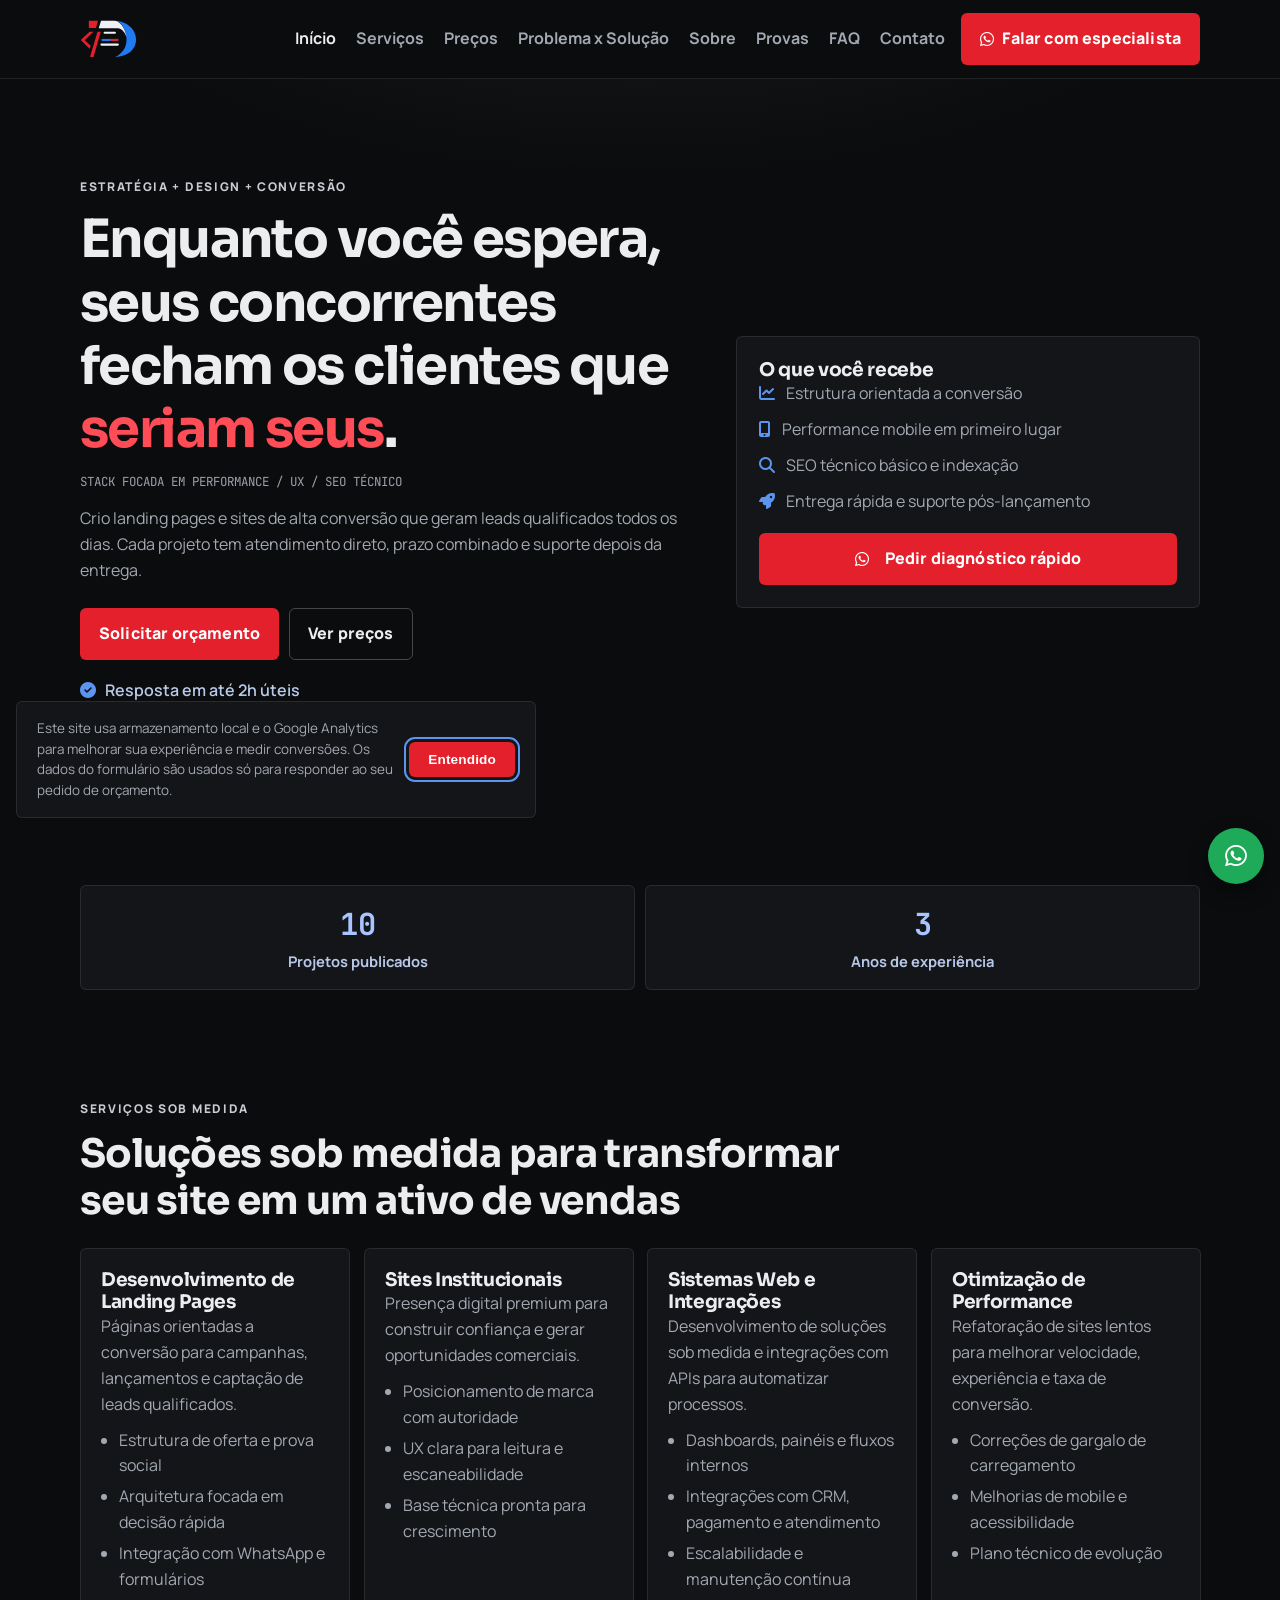
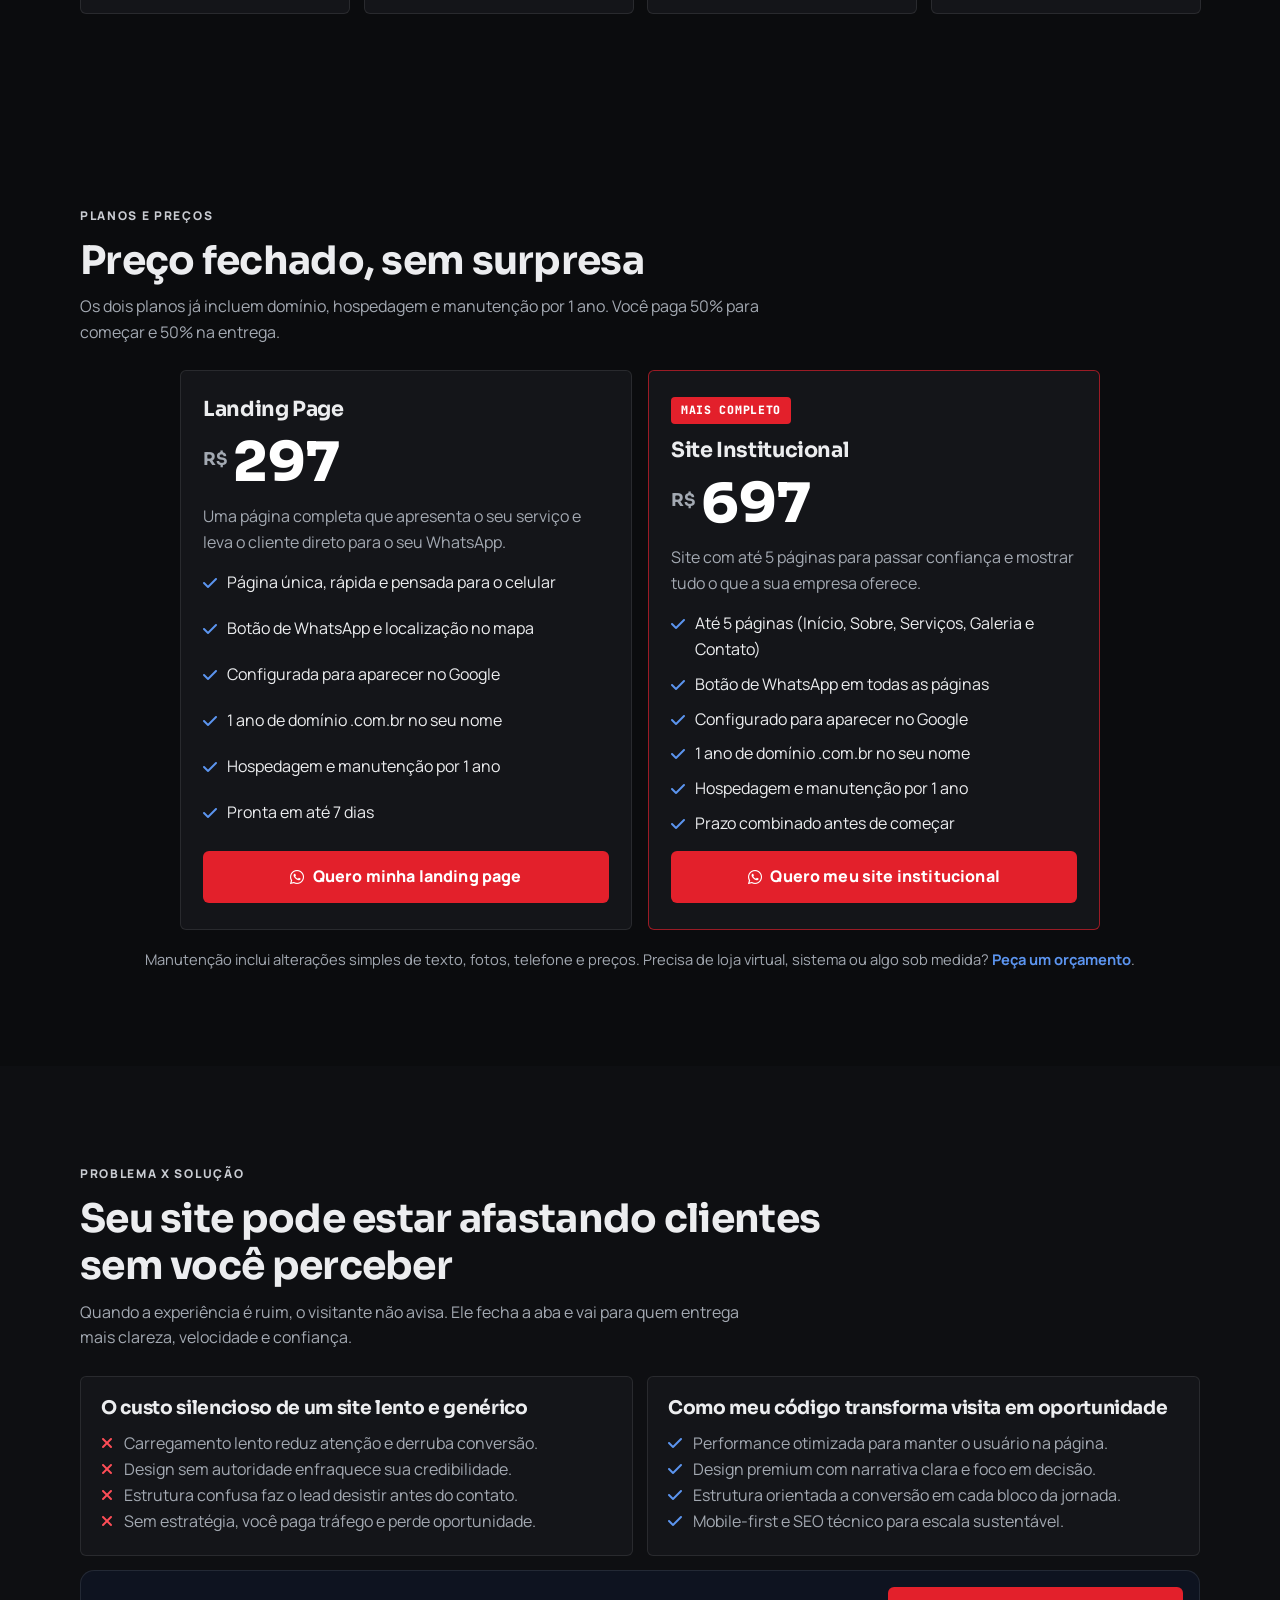
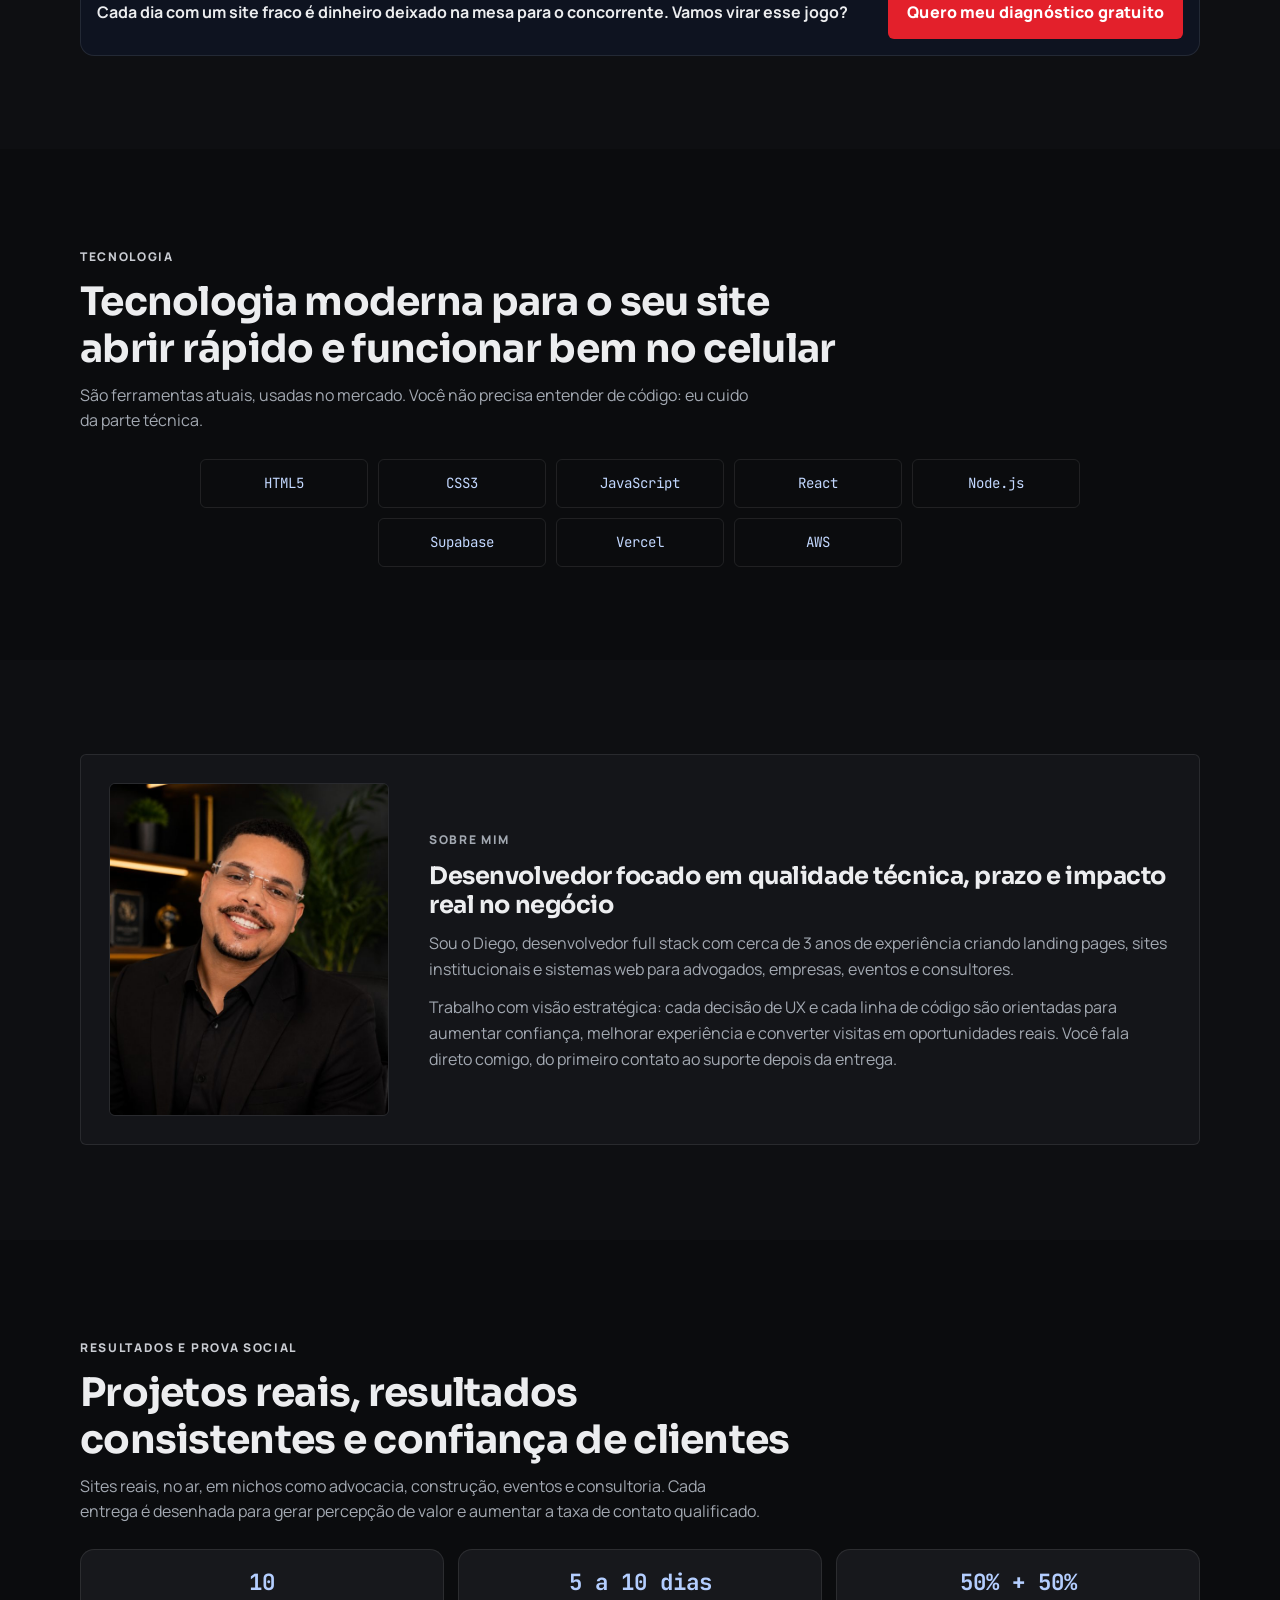
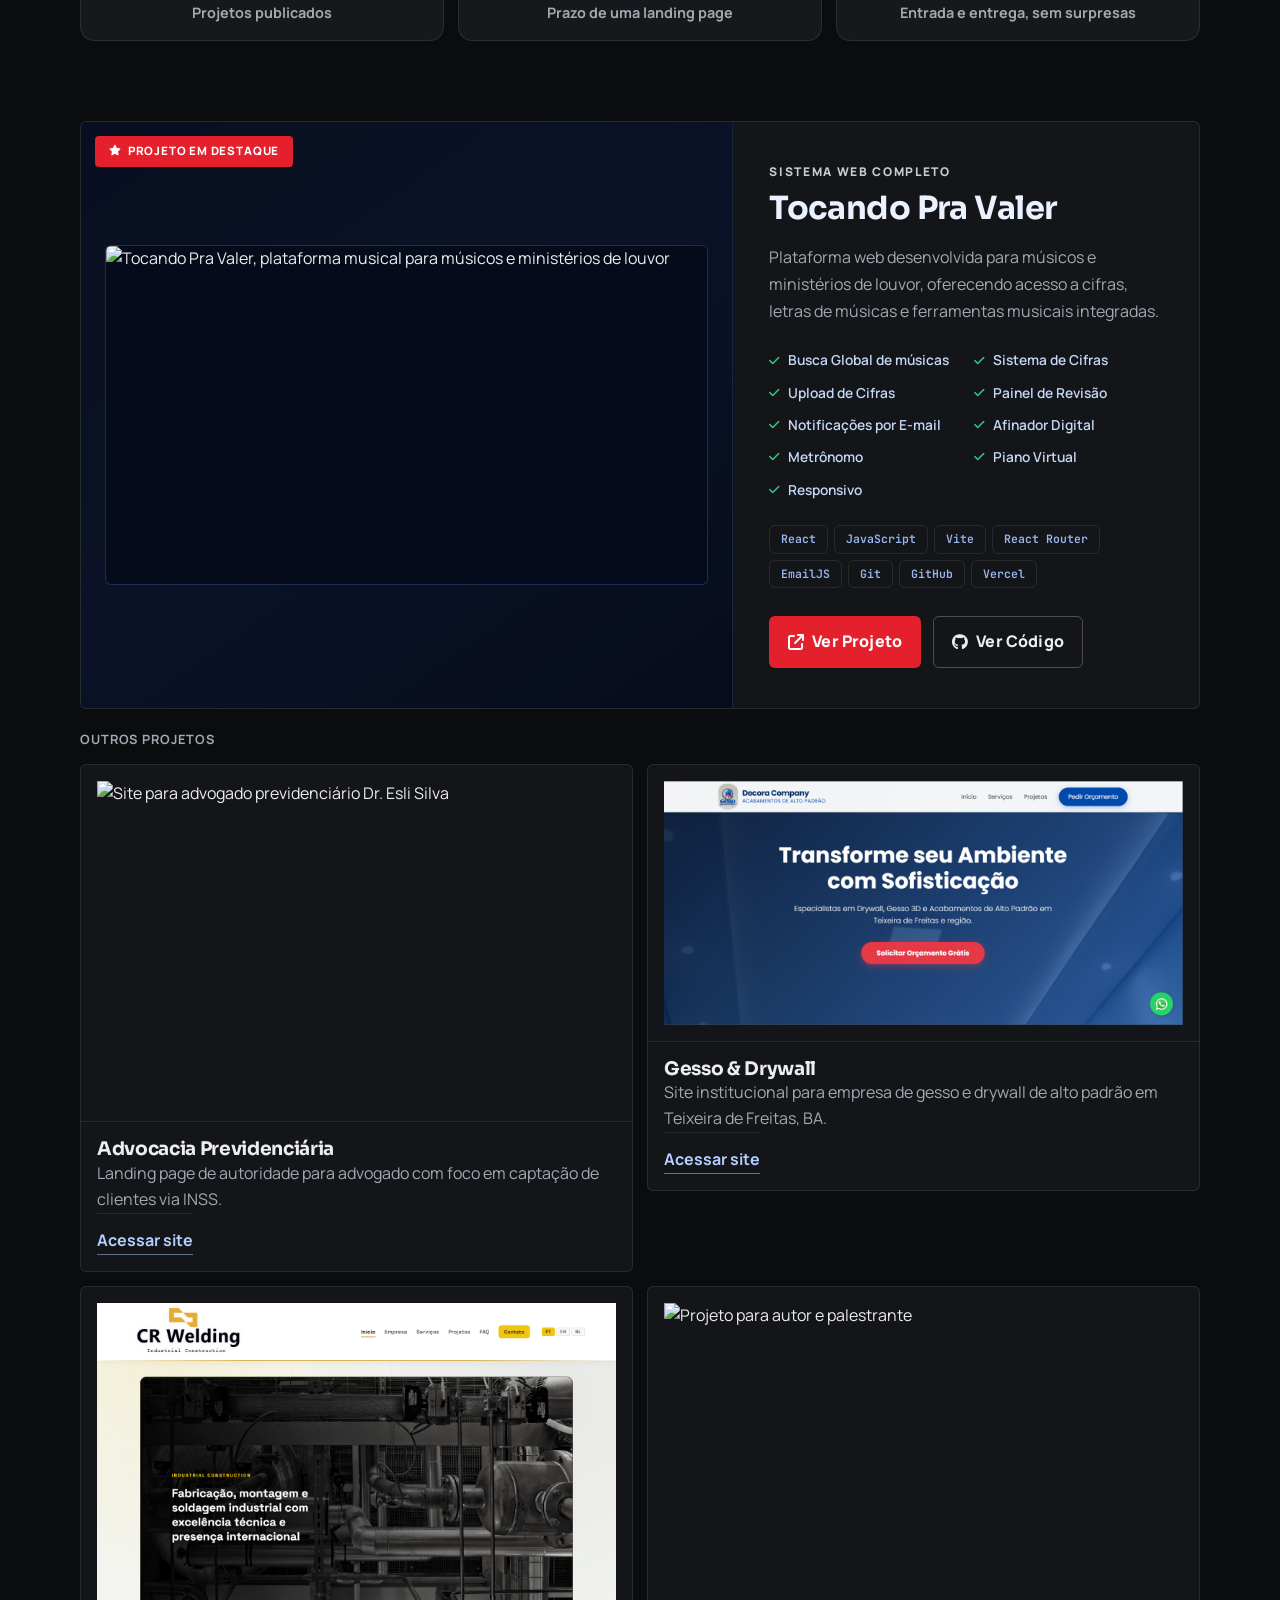
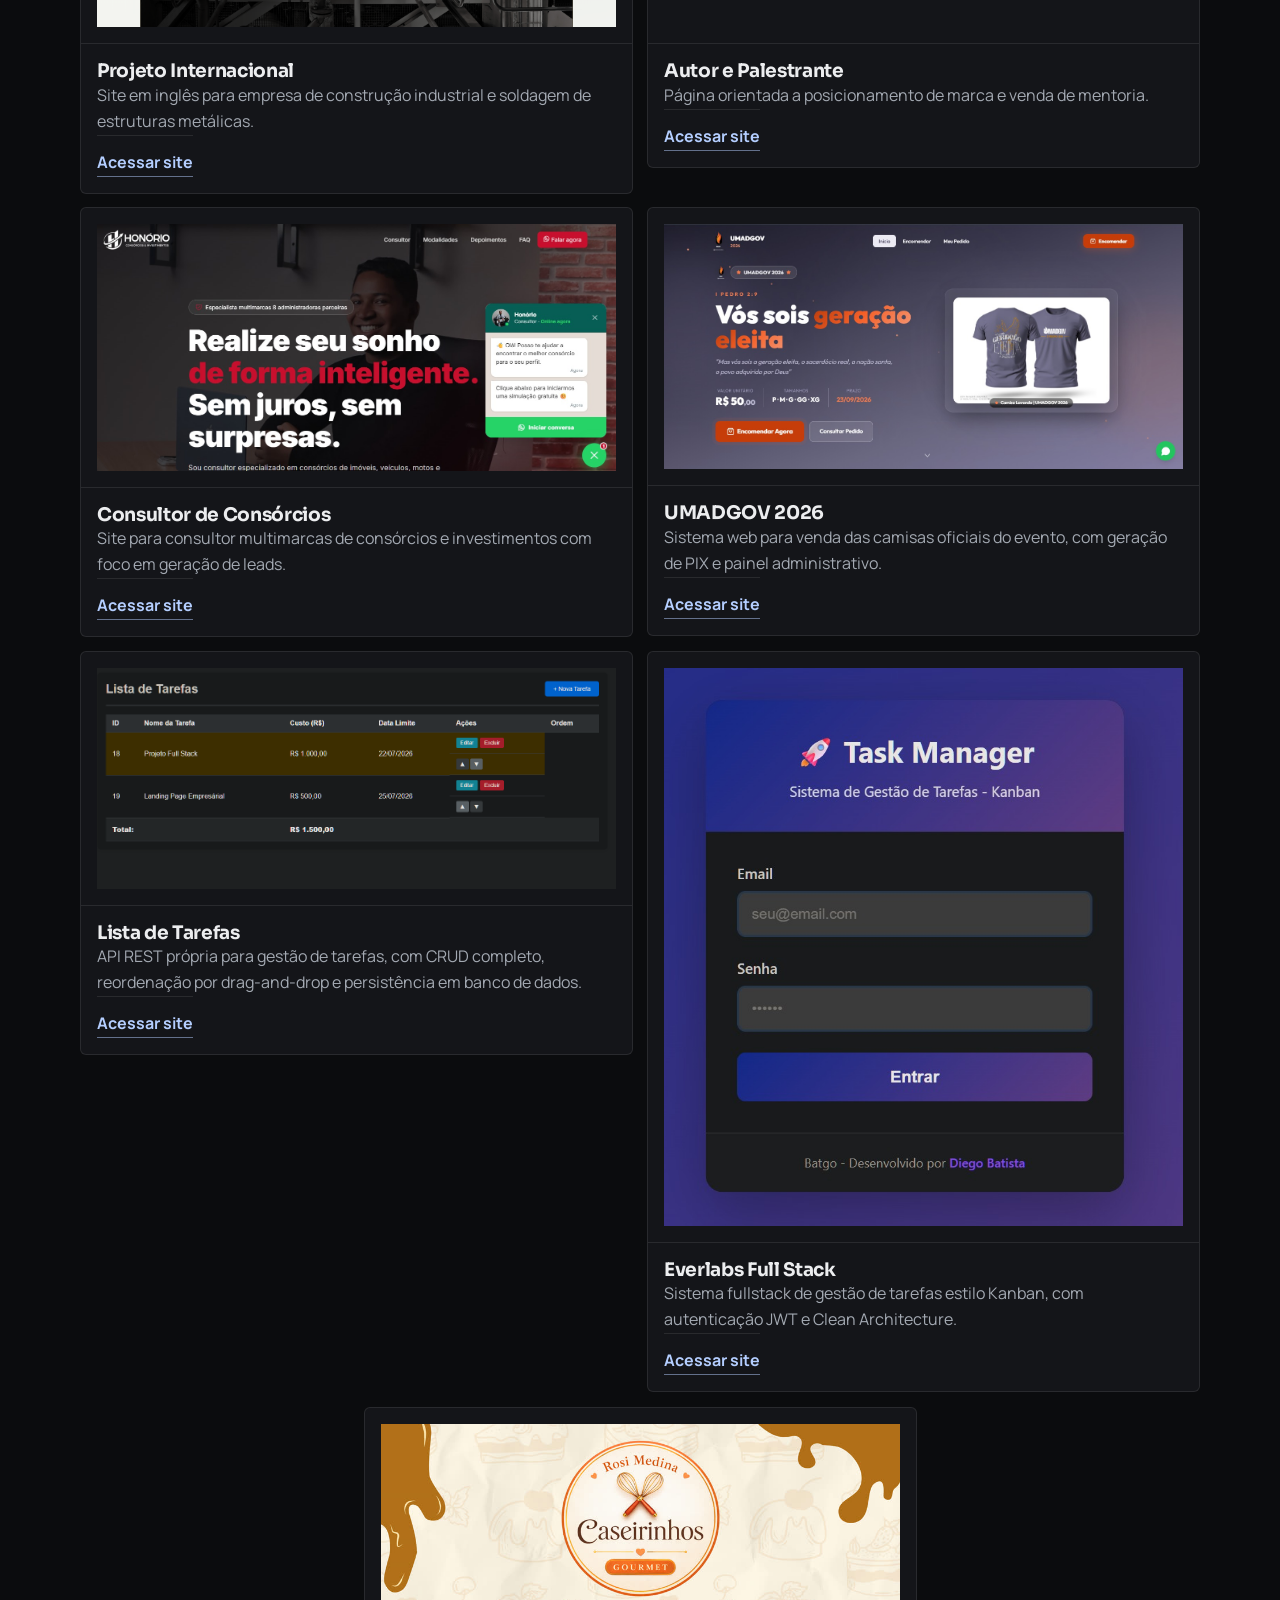
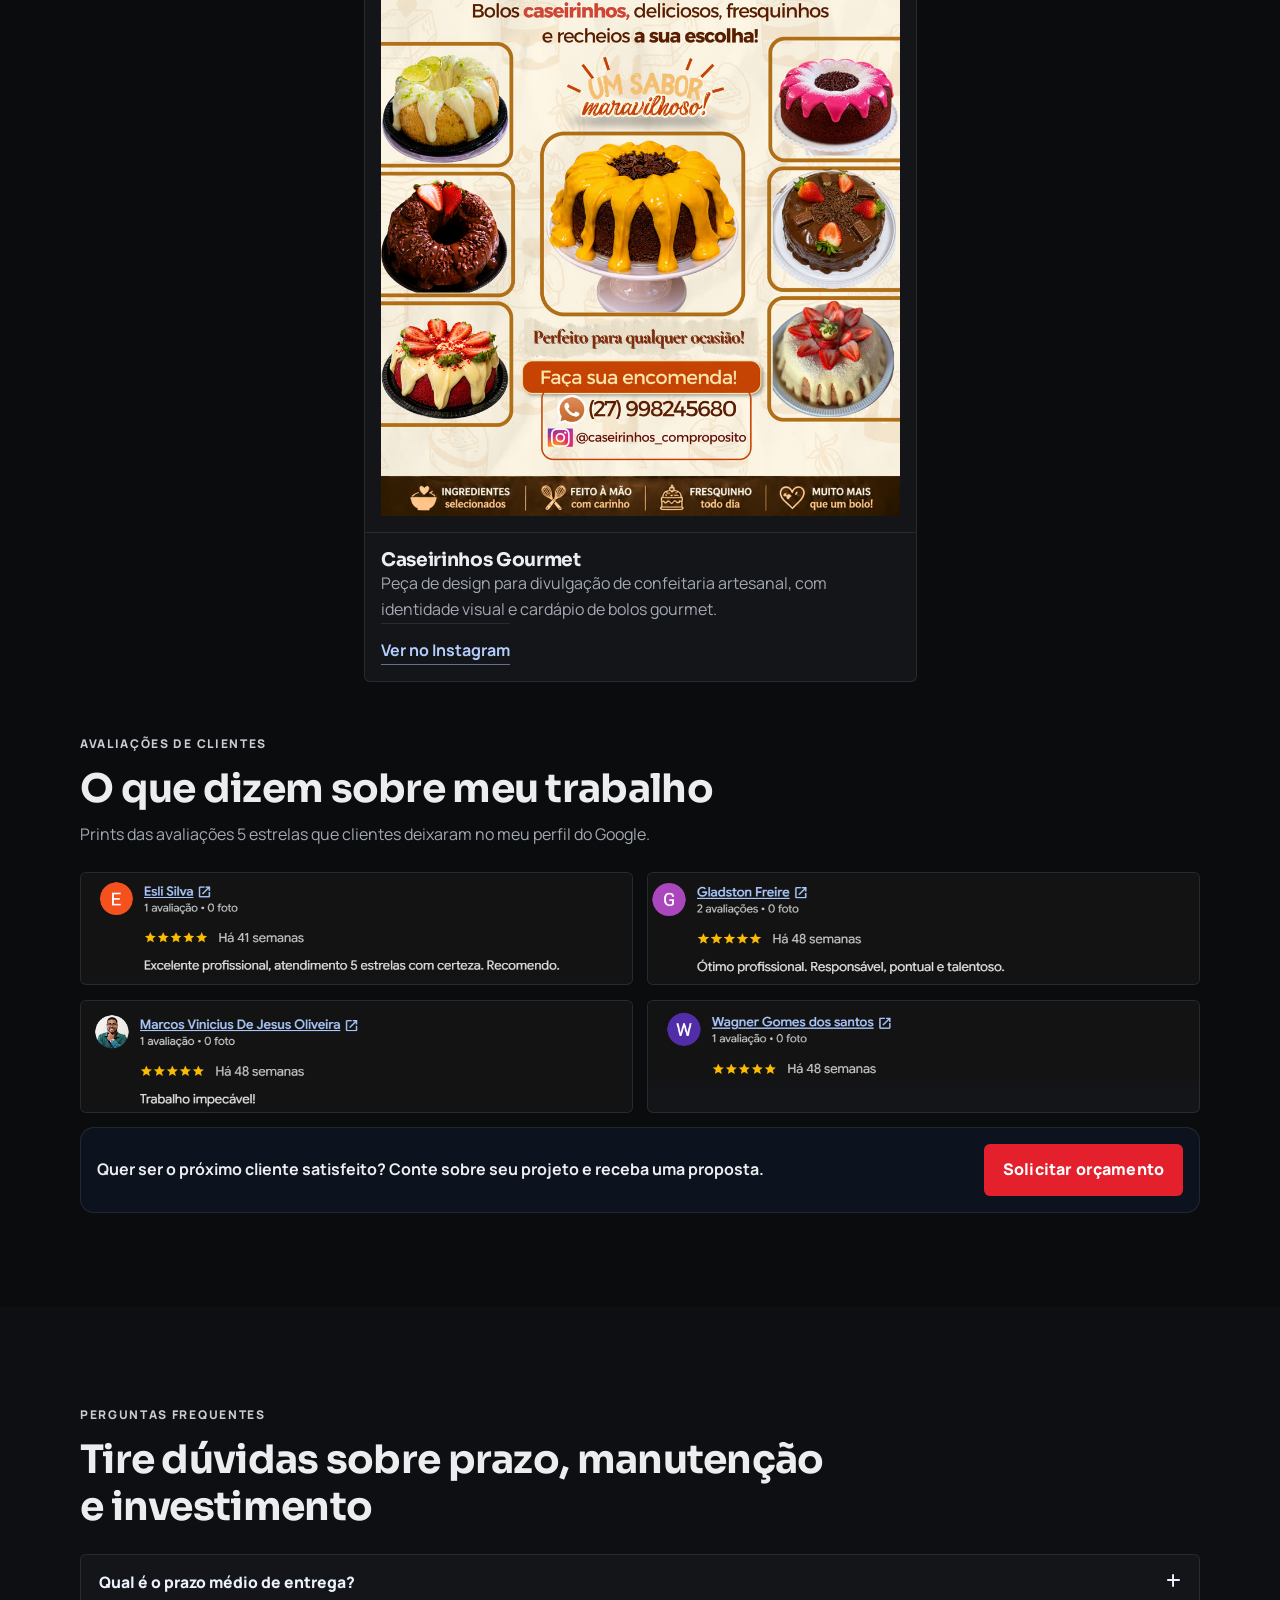
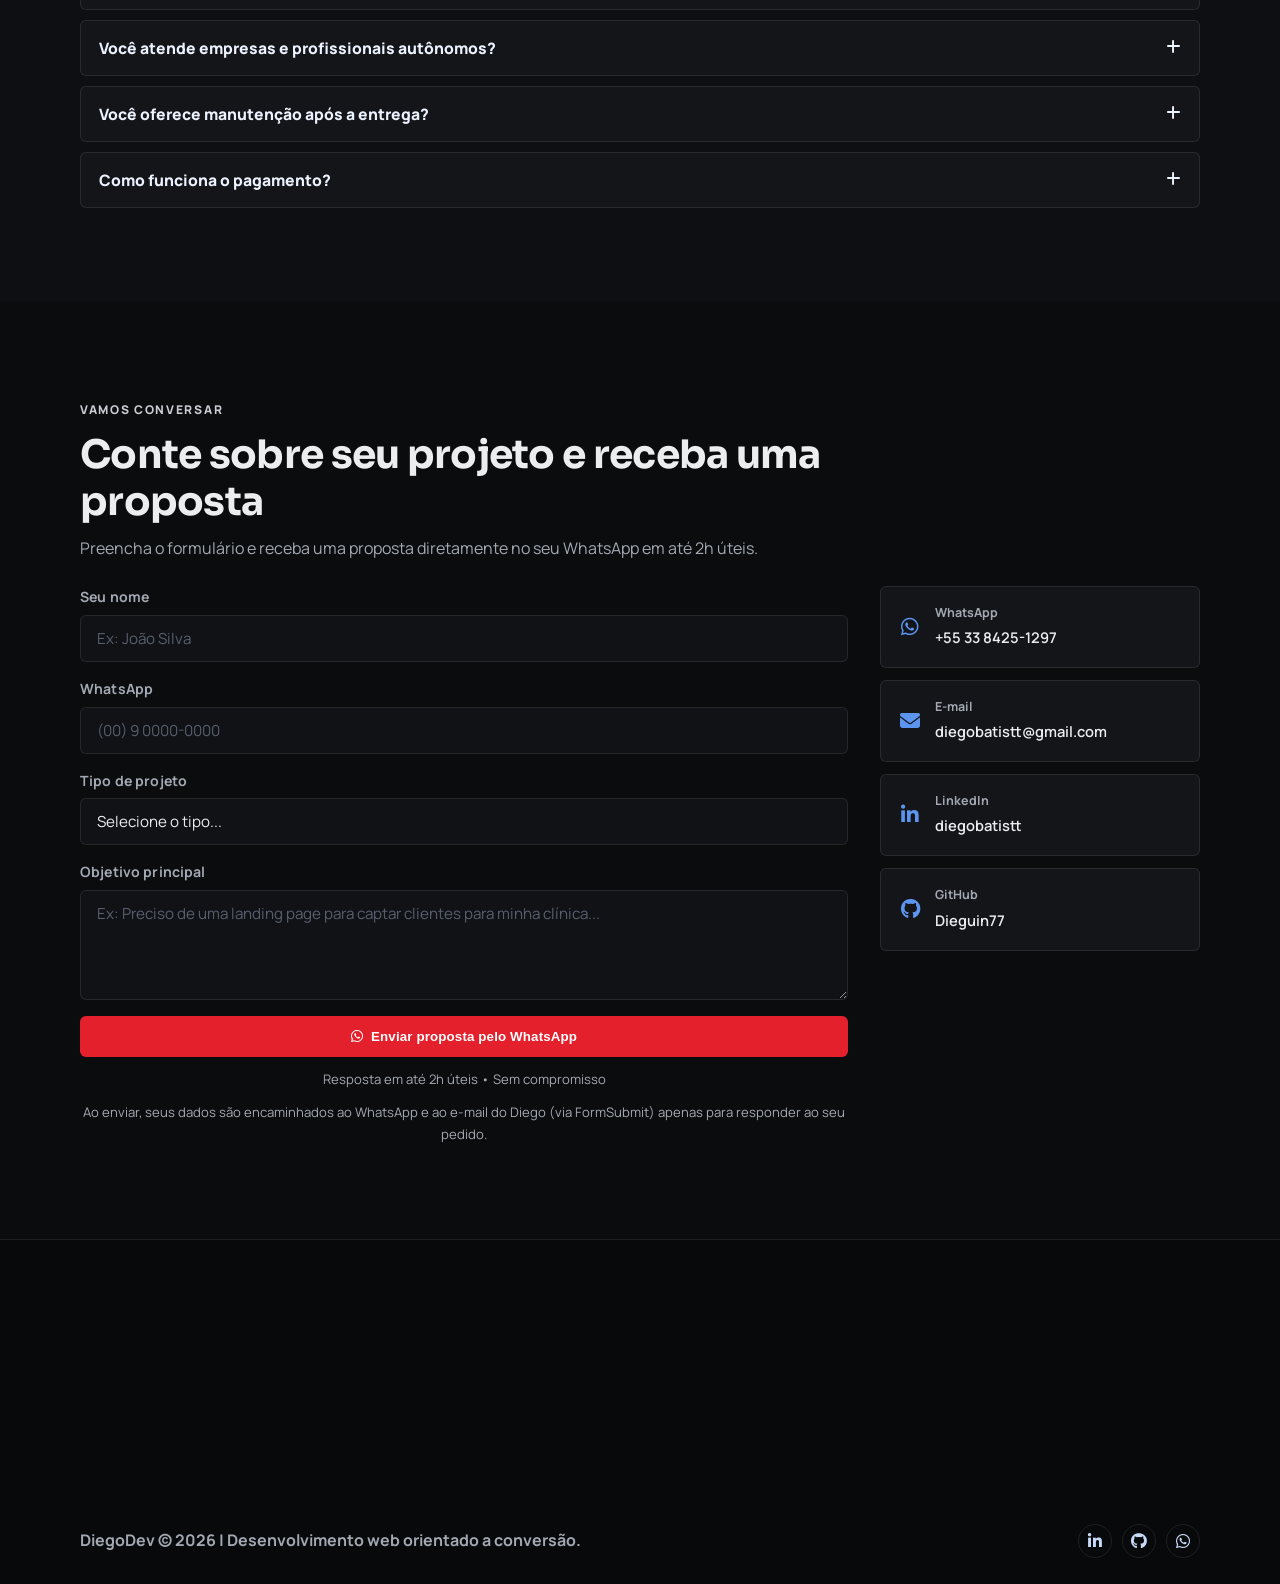
==== commit 8655486e: "style: só a logo no topo e barra de progresso de volta - Cabeçalho mostra apenas a logo (57x38), sem" ====
--- a/index.html
+++ b/index.html
@@ -197,7 +197,7 @@
 
     <header class="site-header" id="topo">
         <div class="container header-wrap">
-            <a class="brand" href="#topo" aria-label="DiegoDev, voltar ao topo"><img class="brand-logo" src="imagem/logo-diegodev.svg" alt="" width="42" height="28">DIEGO<span>DEV</span></a>
+            <a class="brand" href="#topo" aria-label="DiegoDev, voltar ao topo"><img class="brand-logo" src="imagem/logo-diegodev.svg" alt="" width="57" height="38"></a>
 
             <button class="menu-toggle" id="menuToggle" aria-label="Abrir menu" aria-expanded="false" aria-controls="mobileMenu">
                 <span></span>
--- a/tema-noite.css
+++ b/tema-noite.css
@@ -43,11 +43,16 @@
 
 .soft-bg { background: #0e0f12; }
 
-.scroll-progress { display: none !important; }
+/* Barra de progresso de leitura: cresce conforme a pessoa desce a página */
+.scroll-progress {
+    height: 3px;
+    background: linear-gradient(90deg, var(--primary), var(--red));
+    box-shadow: none;
+}
 
 /* ---------- Cabeçalho ---------- */
 .site-header {
-    background: rgba(11, 12, 14, 0.94);
+    background: var(--bg);
     backdrop-filter: none;
     -webkit-backdrop-filter: none;
     border-bottom: 1px solid var(--line);
@@ -61,13 +66,12 @@
 
 .brand-logo {
     display: block;
-    width: 42px;
-    height: 28px;
-    margin-right: 10px;
+    width: 57px;
+    height: 38px;
 }
 
 @media (min-width: 860px) {
-    .site-header { background: rgba(11, 12, 14, 0.94); }
+    .site-header { background: var(--bg); }
 
     .desktop-nav { color: var(--muted); }
 
